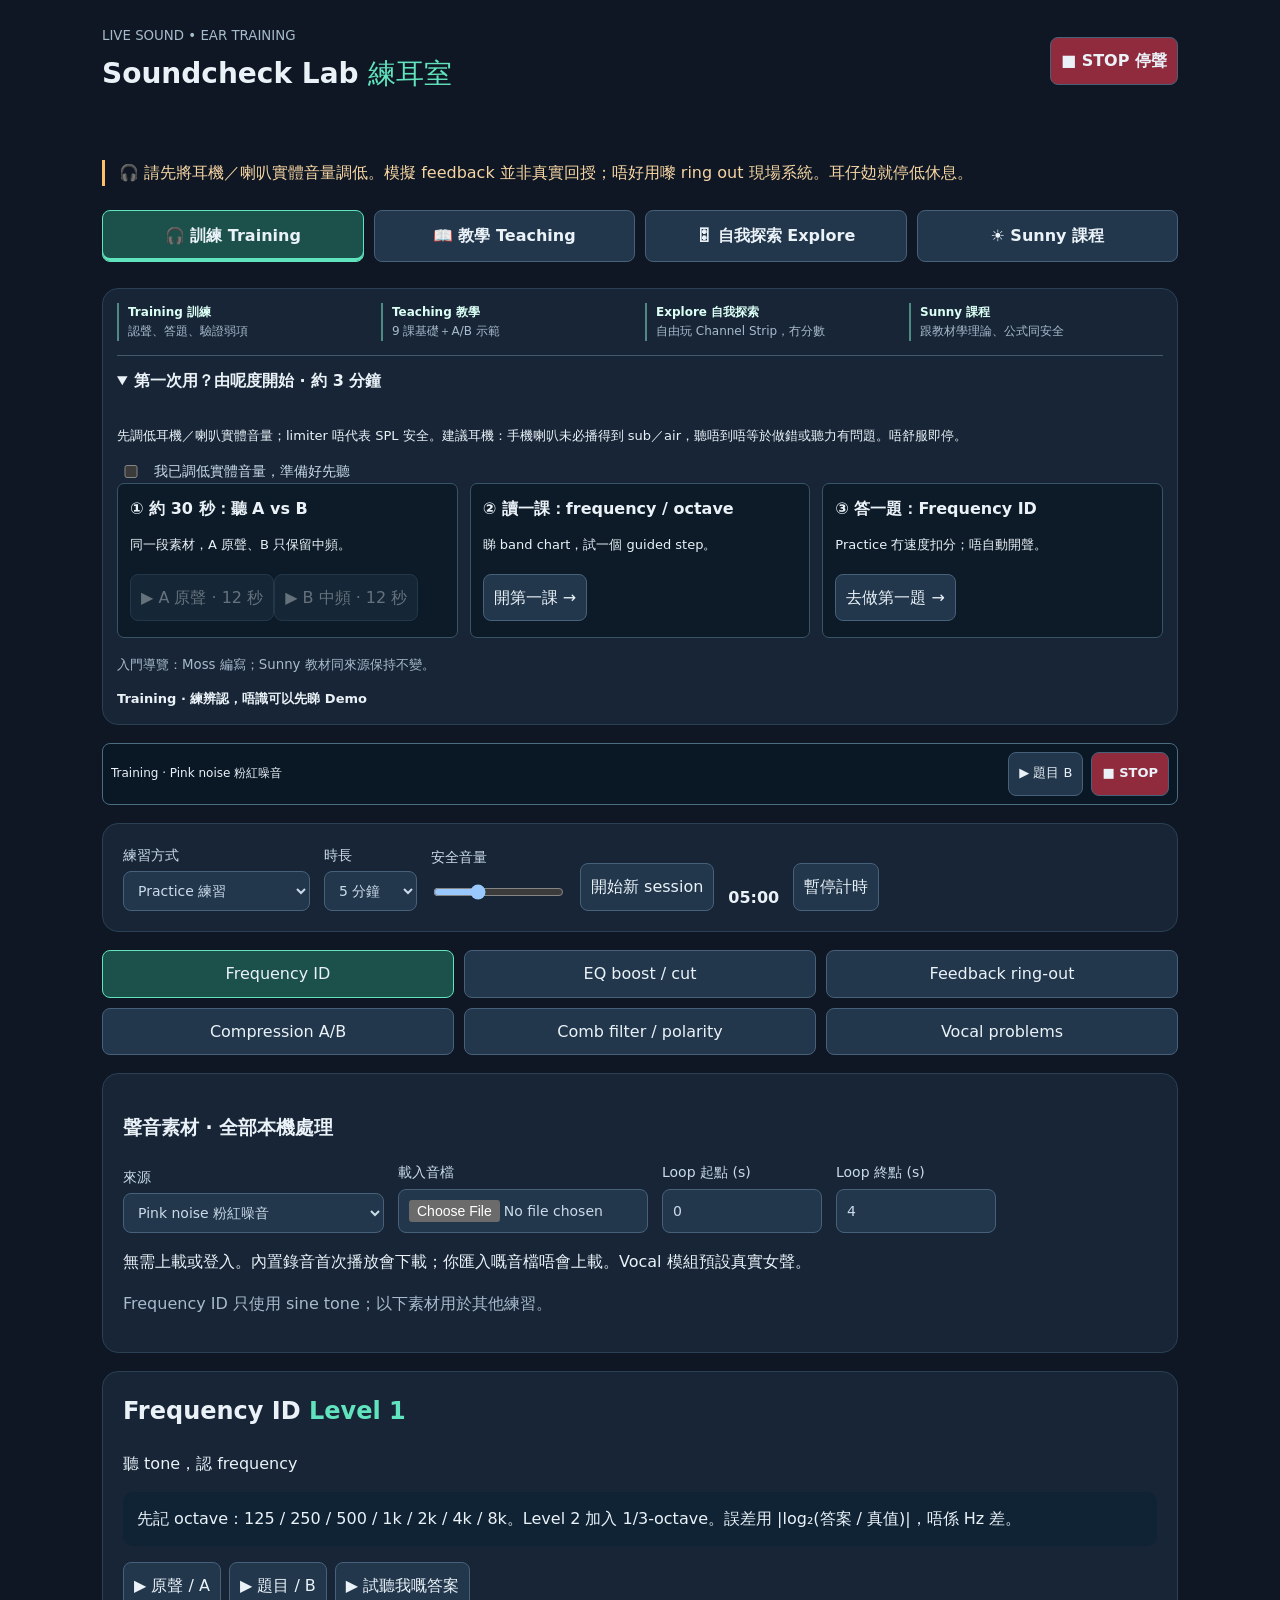
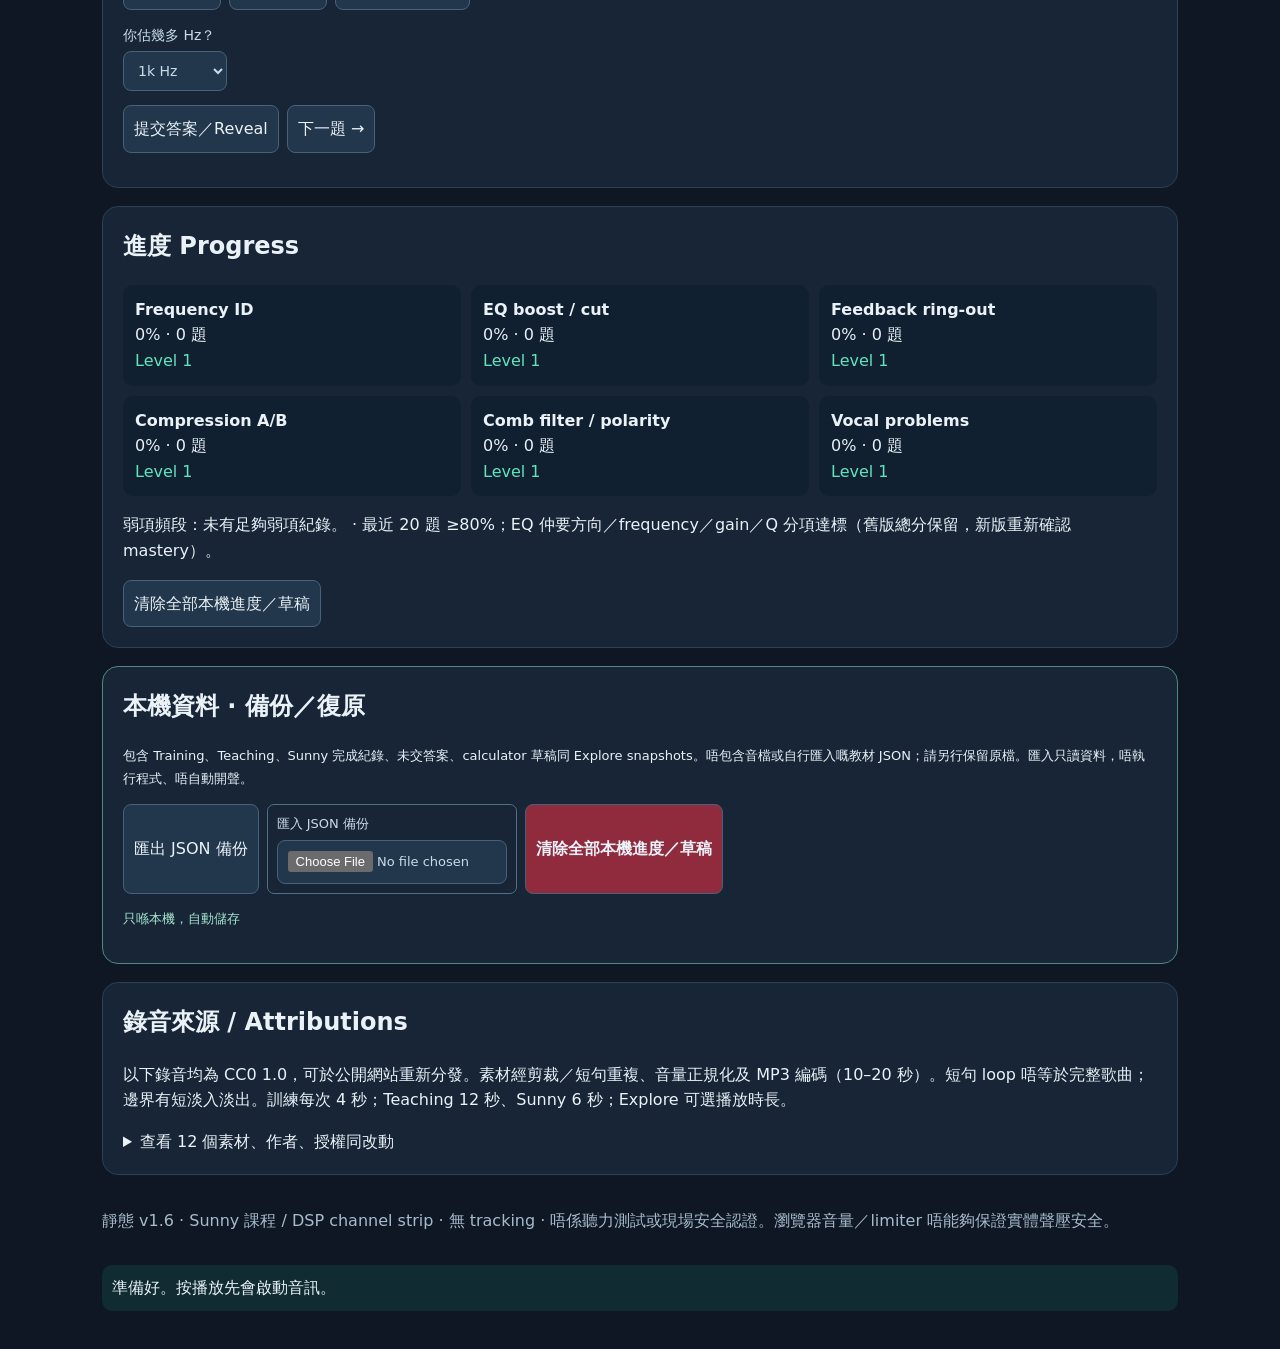
==== index.html @ a43ad2f3 "v1.6 batch 1 fixes" ====
<!doctype html><html lang="zh-Hant"><meta charset="utf-8"><meta name="viewport" content="width=device-width,initial-scale=1"><title>Soundcheck Lab · Live Sound 練耳</title><link rel="stylesheet" href="style.css?v=1.6"><link rel="icon" href="favicon.svg" type="image/svg+xml"><body><header><div><small>LIVE SOUND • EAR TRAINING</small><h1>Soundcheck Lab <span>練耳室</span></h1></div><button id="stop" class="danger">■ STOP 停聲</button></header><main><p class="safety">🎧 請先將耳機／喇叭實體音量調低。模擬 feedback 並非真實回授；唔好用嚟 ring out 現場系統。耳仔攰就停低休息。</p><div class="app-view-tabs" role="group" aria-label="App mode"><button id="trainTab" aria-pressed="true">🎧 訓練 Training</button><button id="teachTab" aria-pressed="false">📖 教學 Teaching</button><button id="exploreTab" aria-pressed="false">🎛 自我探索 Explore</button><button id="sunnyTab" aria-pressed="false">☀ Sunny 課程</button></div><section id="sunnyRoot" aria-label="Sunny live sound course"></section><section id="exploreRoot" aria-label="Free exploration channel strip"></section><section id="teachingRoot" aria-label="Teaching course"></section><section class="toolbar"><label>練習方式<select id="mode"><option value="learn">Demo 示範（唔計分）</option><option value="practice" selected>Practice 練習</option><option value="challenge">Challenge 挑戰</option></select></label><label>時長<select id="duration"><option value="5">5 分鐘</option><option value="10">10 分鐘</option></select></label><label>安全音量 <input id="volume" type="range" min="0" max="0.22" step="0.005" value="0.07"></label><button id="session">開始新 session</button><strong id="clock">05:00</strong></section><nav id="modules"></nav><section class="source"><h3>聲音素材 · 全部本機處理</h3><div class="row"><label>來源<select id="source"><option value="pink">Pink noise 粉紅噪音</option><option value="vocal">合成 Vocal-ish</option><option value="drums">合成 Drum-ish</option><option value="file" disabled>自己嘅音檔</option></select></label><label class="upload">載入音檔<input type="file" id="file" accept="audio/*"></label><label>Loop 起點 (s)<input id="loopStart" type="number" min="0" step="0.1" value="0"></label><label>Loop 終點 (s)<input id="loopEnd" type="number" min="0.1" step="0.1" value="4"></label></div><p id="fileInfo">無需上載或登入。內置錄音首次播放會下載；你匯入嘅音檔唔會上載。Vocal 模組預設真實女聲。</p><p id="sampleInfo"></p></section><section id="exercise"></section><section id="trainingProgress"><h2>進度 Progress</h2><div id="progress" class="stats"></div><p id="weak"></p><button id="reset">清除本機進度</button></section><section id="attributions"><h2>錄音來源 / Attributions</h2><p>以下錄音均為 CC0 1.0，可於公開網站重新分發。素材經剪裁／短句重複、音量正規化及 MP3 編碼（10–20 秒）。短句 loop 唔等於完整歌曲；邊界有短淡入淡出。訓練每次 4 秒；Teaching 12 秒、Sunny 6 秒；Explore 可選播放時長。</p><details><summary>查看 12 個素材、作者、授權同改動</summary><ul><li><b>女聲 · Singing notes</b> · <code>samples/female-sung.mp3</code><br>owstu · <a href="https://freesound.org/people/owstu/sounds/508814/" target="_blank" rel="noopener">Source</a> · <a href="https://creativecommons.org/publicdomain/zero/1.0/" target="_blank" rel="noopener">CC0 1.0</a><br><small>Short improvised notes, repeated. Trimmed/repeated, loudness normalized to -23 LUFS target, peak ceiling -3 dBTP, edge fades, 44.1 kHz MP3 128 kbps.</small></li><li><b>男聲 · Sung Ooh (processed)</b> · <code>samples/male-sung.mp3</code><br>Hajisounds · <a href="https://freesound.org/people/Hajisounds/sounds/679210/" target="_blank" rel="noopener">Source</a> · <a href="https://creativecommons.org/publicdomain/zero/1.0/" target="_blank" rel="noopener">CC0 1.0</a><br><small>Processed sung F note: autotune, phasing and reverb; repeated. Not a dry vocal. Trimmed/repeated, loudness normalized to -23 LUFS target, peak ceiling -3 dBTP, edge fades, 44.1 kHz MP3 128 kbps.</small></li><li><b>女聲 · Spoken phrase</b> · <code>samples/female-spoken.mp3</code><br>pyro13djt · <a href="https://freesound.org/people/pyro13djt/sounds/367425/" target="_blank" rel="noopener">Source</a> · <a href="https://creativecommons.org/publicdomain/zero/1.0/" target="_blank" rel="noopener">CC0 1.0</a><br><small>Welcome to Lazare Edits; phrase with pauses. Trimmed/repeated, loudness normalized to -23 LUFS target, peak ceiling -3 dBTP, edge fades, 44.1 kHz MP3 128 kbps.</small></li><li><b>男聲 · Spoken phrase</b> · <code>samples/male-spoken.mp3</code><br>germanio · <a href="https://freesound.org/people/germanio/sounds/369908/" target="_blank" rel="noopener">Source</a> · <a href="https://creativecommons.org/publicdomain/zero/1.0/" target="_blank" rel="noopener">CC0 1.0</a><br><small>Audio signal processing for music applications; repeated. Trimmed/repeated, loudness normalized to -23 LUFS target, peak ceiling -3 dBTP, edge fades, 44.1 kHz MP3 128 kbps.</small></li><li><b>Kick · Acoustic one-shot loop</b> · <code>samples/kick.mp3</code><br>Sound_Bar_KK · <a href="https://freesound.org/people/Sound_Bar_KK/sounds/685865/" target="_blank" rel="noopener">Source</a> · <a href="https://creativecommons.org/publicdomain/zero/1.0/" target="_blank" rel="noopener">CC0 1.0</a><br><small>Acoustic kick one-shot repeated with a 0.75 s beat interval. Trimmed/repeated, loudness normalized to -23 LUFS target, peak ceiling -3 dBTP, edge fades, 44.1 kHz MP3 128 kbps.</small></li><li><b>Snare · DW acoustic loop</b> · <code>samples/snare.mp3</code><br>KEVOY · <a href="https://freesound.org/people/KEVOY/sounds/82249/" target="_blank" rel="noopener">Source</a> · <a href="https://creativecommons.org/publicdomain/zero/1.0/" target="_blank" rel="noopener">CC0 1.0</a><br><small>DW custom shop snare one-shot repeated with a 0.75 s beat interval. Trimmed/repeated, loudness normalized to -23 LUFS target, peak ceiling -3 dBTP, edge fades, 44.1 kHz MP3 128 kbps.</small></li><li><b>Drum kit · 106 BPM</b> · <code>samples/drum-kit.mp3</code><br>esares · <a href="https://freesound.org/people/esares/sounds/431874/" target="_blank" rel="noopener">Source</a> · <a href="https://creativecommons.org/publicdomain/zero/1.0/" target="_blank" rel="noopener">CC0 1.0</a><br><small>Acoustic drums performed by Pedro Galindo. Trimmed/repeated, loudness normalized to -23 LUFS target, peak ceiling -3 dBTP, edge fades, 44.1 kHz MP3 128 kbps.</small></li><li><b>Bass · 110 BPM</b> · <code>samples/bass.mp3</code><br>josefpres · <a href="https://freesound.org/people/josefpres/sounds/483131/" target="_blank" rel="noopener">Source</a> · <a href="https://creativecommons.org/publicdomain/zero/1.0/" target="_blank" rel="noopener">CC0 1.0</a><br><small>Electric bass guitar phrase repeated. Trimmed/repeated, loudness normalized to -23 LUFS target, peak ceiling -3 dBTP, edge fades, 44.1 kHz MP3 128 kbps.</small></li><li><b>Acoustic guitar · E major</b> · <code>samples/acoustic-guitar.mp3</code><br>deadrobotmusic · <a href="https://freesound.org/people/deadrobotmusic/sounds/628766/" target="_blank" rel="noopener">Source</a> · <a href="https://creativecommons.org/publicdomain/zero/1.0/" target="_blank" rel="noopener">CC0 1.0</a><br><small>Strummed loop at 155 BPM. Trimmed/repeated, loudness normalized to -23 LUFS target, peak ceiling -3 dBTP, edge fades, 44.1 kHz MP3 128 kbps.</small></li><li><b>Electric guitar · Dry DI</b> · <code>samples/electric-guitar.mp3</code><br>loudernoises · <a href="https://freesound.org/people/loudernoises/sounds/453384/" target="_blank" rel="noopener">Source</a> · <a href="https://creativecommons.org/publicdomain/zero/1.0/" target="_blank" rel="noopener">CC0 1.0</a><br><small>Gibson Les Paul Junior DI; strumming and arpeggiation. No effects. Trimmed/repeated, loudness normalized to -23 LUFS target, peak ceiling -3 dBTP, edge fades, 44.1 kHz MP3 128 kbps.</small></li><li><b>Piano · Improvisation</b> · <code>samples/piano.mp3</code><br>amandajbono · <a href="https://freesound.org/people/amandajbono/sounds/146165/" target="_blank" rel="noopener">Source</a> · <a href="https://creativecommons.org/publicdomain/zero/1.0/" target="_blank" rel="noopener">CC0 1.0</a><br><small>Improvised acoustic piano excerpt. Trimmed/repeated, loudness normalized to -23 LUFS target, peak ceiling -3 dBTP, edge fades, 44.1 kHz MP3 128 kbps.</small></li><li><b>Full mix · Share for Free</b> · <code>samples/full-mix.mp3</code><br>German OER Community (Jointly), 2017 · <a href="https://jointly.info/oer-song/" target="_blank" rel="noopener">Source</a> · <a href="https://creativecommons.org/publicdomain/zero/1.0/" target="_blank" rel="noopener">CC0 1.0</a><br><small>30–50 s excerpt of Share for Free; vocals and band. Credits: Annett Zobel, Britta Radig, Christian Rotzoll, Jan Rieger, Lia Orr, Matthias Hupfer, Petra Amasreiter, Philipp von Böselager, Stephan Clemenz, Steffen Hippeli, Tobias Westphal, Torsten Simon. Excerpt, normalized -23 LUFS target / -3 dBTP, fades, MP3 128 kbps.</small></li></ul></details></section><footer>靜態 v1.6 · Sunny 課程 / DSP channel strip · 無 tracking · 唔係聽力測試或現場安全認證。瀏覽器音量／limiter 唔能夠保證實體聲壓安全。</footer><p id="status" role="status" aria-live="polite">準備好。按播放先會啟動音訊。</p></main><script src="samples.js"></script><script src="dsp-core.js"></script><script src="dsp-engine.js"></script><script src="dsp.js?v=1.6"></script><script src="training-logic.js?v=1.6"></script><script src="app.js?v=1.6"></script><script src="lessons.js"></script><script src="teaching.js?v=1.6"></script><script src="explore.js"></script><script src="sunny-calculators.js"></script><script src="sunny-diagrams.js"></script><script src="sunny-audio.js"></script><script src="sunny.js"></script><script src="batch1.js?v=1.6"></script></body></html>
---- style.css ----
:root{color-scheme:dark;--bg:#0e1723;--panel:#172536;--muted:#a7bbcc;--accent:#61e4bd}*{box-sizing:border-box}body{margin:0;background:var(--bg);color:#eaf2f8;font:16px/1.6 system-ui,sans-serif}header,main{max-width:1120px;margin:auto;padding:22px}header{display:flex;justify-content:space-between;align-items:center;gap:16px}h1{font-size:28px;margin:4px 0}h1 span{font-weight:400;color:var(--accent)}small,footer{color:var(--muted)}section{background:var(--panel);border:1px solid #2b4055;border-radius:16px;padding:20px;margin:18px 0}button,select,input{font:inherit;color:inherit;background:#22374c;border:1px solid #47617a;border-radius:8px;padding:10px}button{cursor:pointer;min-height:46px}button:hover,button.active{border-color:var(--accent);background:#1c514b}button:disabled{opacity:.4;cursor:default}.danger{background:#902b3e;position:sticky;top:10px;z-index:10;font-weight:800}body>header{position:sticky;top:0;background:#0e1723ed;z-index:10}.toolbar,.row{display:flex;gap:14px;align-items:end;flex-wrap:wrap}label{display:flex;flex-direction:column;gap:5px;font-size:14px;color:#c9dbe9}input[type=number]{max-width:160px}input[type=range]{padding:8px 0;max-width:220px}nav{display:grid;grid-template-columns:repeat(3,1fr);gap:10px}.safety{border-left:3px solid #ffbf69;padding-left:14px;color:#f7d5a3}.hint{background:#0f2335;padding:14px;border-radius:10px}.choices{display:flex;flex-wrap:wrap;gap:8px;margin:14px 0}.choices button{min-width:72px}.answer{border:1px solid var(--accent);padding:16px;border-radius:12px;margin-top:18px}.stats{display:grid;grid-template-columns:repeat(3,1fr);gap:10px}.stat{background:#102030;padding:12px;border-radius:10px}.band-grid{display:grid;grid-template-columns:repeat(8,1fr);gap:5px}.band-grid button{padding:8px 3px;font-size:12px;min-width:0}.cut{font-size:20px;color:var(--accent)}#status{position:sticky;bottom:0;background:#102c32;padding:10px;border-radius:10px}h2{margin-top:0}.upload input{max-width:250px}footer{padding:15px 0}#clock{font-variant-numeric:tabular-nums}.badge{color:var(--accent)}@media(max-width:650px){header,main{padding:12px}h1{font-size:21px}h1 span{display:block}nav,.stats{grid-template-columns:repeat(2,1fr)}section{padding:14px}.band-grid{grid-template-columns:repeat(5,1fr)}button{touch-action:manipulation}.toolbar label{flex:1}input[type=number]{max-width:130px}}

a{color:var(--accent)}select{max-width:100%;min-width:0} .row>label,.module-source{max-width:100%;min-width:0} .module-source{margin:12px 0} #attributions li{margin:18px 0;overflow-wrap:anywhere} #sampleInfo{color:var(--muted);overflow-wrap:anywhere} @media(max-width:650px){.source .row>label{width:100%}.source select{width:100%}.module-source select{width:100%}}

/* Console-style DSP channel strip */
.dsp-strip{background:linear-gradient(135deg,#13202c,#0b121b);border:1px solid #405669;border-top:3px solid #61e4bd;border-radius:10px;padding:14px;margin:18px 0;box-shadow:inset 0 1px #6f829244,0 6px 18px #0004;min-width:0}.strip-title{display:flex;flex-wrap:wrap;justify-content:space-between;font:700 13px/2 system-ui;letter-spacing:.13em;color:#f3f6fa;border-bottom:1px solid #344b5e;margin-bottom:12px}.strip-title span{color:#6edcc6;font-size:11px}.dsp-strip canvas{display:block;width:100%;height:260px;border:1px solid #30485a;border-radius:6px;touch-action:none}.dsp-controls{display:grid;grid-template-columns:repeat(3,minmax(0,1fr));gap:14px;margin:16px 0}.dsp-controls label{min-width:0}.dsp-controls input{width:100%;max-width:100%}.dsp-controls output{font:14px ui-monospace,monospace;color:#61e4bd}.graph-key{font-size:12px;color:#61e4bd}.graph-key em{color:#ffbd68;margin-left:10px;font-style:normal}#eqReadout{font:12px/1.8 ui-monospace,monospace;overflow-wrap:anywhere}.meters{display:grid;grid-template-columns:repeat(3,minmax(0,1fr));gap:12px;background:#071018;border:1px solid #334e61;padding:12px;border-radius:8px}.meters meter{width:100%;height:18px;accent-color:#61e4bd}.meters output{font:14px ui-monospace,monospace;color:#61e4bd}.check{display:flex;flex-direction:row;align-items:center;gap:10px}.check input{width:20px!important;min-width:20px}.geq-scroll{overflow-x:auto;max-width:100%;border:1px solid #344b5e;margin:15px 0;overscroll-behavior-x:contain}.geq-faders{display:flex;gap:3px;width:max-content;padding:14px 8px;background:#0a151e}.geq-faders label{width:42px;align-items:center;font:11px ui-monospace,monospace}.geq-faders input[type=range]{writing-mode:vertical-lr;direction:rtl;width:32px;height:130px;max-width:32px;padding:0;accent-color:#61e4bd;touch-action:pan-x}.geq-faders output{color:#61e4bd}.dsp-strip small{display:block;font-size:12px}#compCalibration{font-size:12px;overflow-wrap:anywhere}@media(max-width:650px){.dsp-strip{padding:9px}.dsp-controls{grid-template-columns:repeat(2,minmax(0,1fr));gap:10px}.meters{gap:7px;padding:8px}.meters label{font-size:11px}.graph-key em{display:block;margin:0}.dsp-controls input[type=number]{max-width:100%}}
/* Original PRISM / FORGE plugin panels */
.dsp-strip{background:repeating-linear-gradient(0deg,#ffffff02 0,#ffffff02 1px,transparent 1px,transparent 3px),linear-gradient(125deg,#25303a,#101820 50%,#1d2730);border-color:#52606d;box-shadow:inset 0 1px 2px #c5d2e43d,0 8px 28px #0007}.strip-title{color:#b8c9d6;font-size:11px}.plugin-bar{display:flex;align-items:center;gap:9px;flex-wrap:wrap;margin:10px 0 16px;padding:9px;background:#09121bd9;border:1px solid #344452;border-radius:7px}.plugin-brand{font:800 12px/1.4 system-ui;letter-spacing:.2em;color:#dbe7ee;margin-right:auto}.plugin-bar button{font:700 11px ui-monospace,monospace;min-height:36px;padding:7px 12px;border-radius:4px;transition:background .15s,box-shadow .15s}.plugin-bar button[aria-pressed=true]{color:#ffdca6;background:#67431f;border-color:#e4a75c;box-shadow:0 0 12px #ffae3340}.ab-switch{display:flex;gap:3px}.ab-switch button.active{color:#baffeb;box-shadow:inset 0 0 12px #53e2b82b}.dsp-strip #eqCanvas{height:380px;background:radial-gradient(ellipse at 50% 0,#132b3e,#071019);box-shadow:inset 0 0 35px #0008;border-color:#34536a}.rotary{position:relative;align-self:center;width:88px;height:88px;margin:9px 0 1px;border-radius:50%;touch-action:none;cursor:ns-resize;user-select:none;background:conic-gradient(from 225deg,#69e7c4 0deg var(--arc,0deg),#3c4b57 var(--arc,0deg) 270deg,transparent 270deg 360deg);box-shadow:0 5px 10px #0009}.rotary:before{content:'';position:absolute;inset:4px;border-radius:50%;background:#111b24;box-shadow:inset 0 2px 4px #000}.knob-cap{position:absolute;inset:10px;border-radius:50%;background:radial-gradient(circle at 40% 25%,#6b7782,#303b45 45%,#18222c 85%);border:1px solid #73808c;box-shadow:inset 1px 2px 4px #c2d5e54d,0 3px 6px #000;transform:rotate(var(--turn,-135deg));transition:transform .065s ease-out}.knob-cap i{position:absolute;top:6px;left:calc(50% - 2px);height:18px;width:4px;border-radius:3px;background:#a5ffe5;box-shadow:0 0 6px #4effce}.rotary:focus-visible,.rotary.turning{outline:2px solid #8ef9d8;outline-offset:4px}.knob-fine{height:17px!important;padding:0!important;opacity:.65;align-self:center;max-width:95px!important}.knob-fine:hover{opacity:1}.dsp-strip .dsp-controls label{align-items:center;text-align:center;background:#0c161f60;border:1px solid #43526366;border-radius:7px;padding:9px}.dsp-controls output{display:block;background:#08151c;border:1px solid #375244;padding:3px 12px;border-radius:3px;min-width:80px;text-shadow:0 0 6px #61e4bd6b}.meters{background:linear-gradient(#071016,#13202a);box-shadow:inset 0 2px 6px #000b}.led-meter{position:relative;height:24px;border:1px solid #4b5b64;border-radius:3px;overflow:hidden;background:repeating-linear-gradient(90deg,#26352d 0,#26352d 4px,#09110c 4px,#09110c 6px);width:100%;box-shadow:inset 0 1px 5px #000}.led-fill{position:absolute;inset:2px auto 2px 0;width:0;background:repeating-linear-gradient(90deg,transparent 0,transparent 4px,#08120c 4px,#08120c 6px),linear-gradient(90deg,#37c56e 0%,#90e749 60%,#ffd24d 80%,#fc6d53 100%);box-shadow:0 0 12px #45f77b80;transition:width .075s linear}.reduction .led-fill{background:repeating-linear-gradient(90deg,transparent 0,transparent 4px,#181309 4px,#181309 6px),linear-gradient(90deg,#eeb35d,#ffdc8a);box-shadow:0 0 12px #ffc45880}.peak-marker{position:absolute;top:1px;bottom:1px;width:2px;left:0;background:#f4ffdd;box-shadow:0 0 6px #fff;transition:left .08s linear}.meters .native-meter{position:absolute;opacity:0;width:1px;height:1px}.meters small{font:10px ui-monospace,monospace;color:#e5ca90;white-space:nowrap}.meters output{font-variant-numeric:tabular-nums}.dsp-strip #compCanvas{box-shadow:inset 0 0 30px #0008}#compPanel .dsp-controls{grid-template-columns:repeat(3,minmax(0,1fr))}@media(max-width:650px){.dsp-strip #eqCanvas{height:300px}.plugin-bar{gap:6px;padding:7px}.plugin-brand{width:100%;font-size:11px}.plugin-bar button{min-height:40px;min-width:40px}.rotary{width:78px;height:78px}.dsp-controls output{min-width:65px;font-size:12px}.meters{grid-template-columns:repeat(3,minmax(0,1fr))}.meters small{font-size:9px}#compPanel .dsp-controls{grid-template-columns:repeat(2,minmax(0,1fr))}}
/* A separate guided course, not another random training question. */
.app-view-tabs{display:flex;gap:10px;padding:8px 0}.app-view-tabs button{flex:1;min-height:52px;font-weight:700}.app-view-tabs [aria-pressed=true]{border-color:#61e4bd;background:#1c514b;box-shadow:inset 0 -3px #61e4bd}#teachingRoot{display:none}.teaching-view #teachingRoot{display:block;padding:0;border:0;background:none}.teaching-view .toolbar,.teaching-view #modules,.teaching-view .source,.teaching-view #exercise,.teaching-view #trainingProgress{display:none}.course-layout{display:grid;grid-template-columns:245px minmax(0,1fr);gap:20px;align-items:start}.course-list{background:#101e2c;border:1px solid #395064;border-radius:12px;padding:14px;position:sticky;top:125px}.course-list h2{font-size:18px}.course-list h2 small{color:#61e4bd;white-space:nowrap}.course-list ol{list-style:none;margin:0;padding:0}.course-list button{display:flex;align-items:center;gap:9px;text-align:left;width:100%;font-size:13px;border-color:transparent;background:transparent;padding:9px 5px;margin:3px 0}.course-list button[aria-current=step]{background:#1a4548;border-color:#61e4bd}.lesson-tick{font:700 14px ui-monospace,monospace;color:#61e4bd;min-width:25px}.course-list p{font-size:12px;color:#a7bbcc}.lesson{min-width:0;background:#152535;border:1px solid #395064;border-radius:12px;padding:20px}.lesson-heading{position:static!important;display:block;max-width:none;padding:0;background:none;z-index:auto}.lesson-heading h2{font-size:26px;margin:12px 0}.lesson-heading p{color:#d4e3ed}.lesson-points{padding-left:23px}.lesson-points li{padding:7px 0}.lesson-diagram{background:#091722;border:1px solid #385269;border-radius:10px;padding:16px;overflow:hidden}.lesson-svg{display:block;width:100%;height:auto;max-height:250px}.lesson-svg rect{fill:#203647;stroke:#61e4bd}.lesson-svg path{stroke:#61e4bd;stroke-width:2}.lesson-svg text{fill:#cce2e9;font:12px system-ui}.signal-flow,.exposure-chart{display:flex;align-items:center;justify-content:center;gap:10px;flex-wrap:wrap}.signal-flow span,.exposure-chart span{border:1px solid #4c6c80;background:#162d3d;border-radius:8px;padding:12px;text-align:center;font-size:13px;flex:1;min-width:85px}.signal-flow b,.exposure-chart b{color:#61e4bd}.exposure-chart{margin-top:16px}.exposure-chart span{color:#ffd699;border-color:#7c6748}.band-chart{display:grid;grid-template-columns:repeat(4,minmax(0,1fr));gap:8px}.band-chart button{border-top:3px solid var(--band-color);padding:10px 4px;min-width:0}.band-chart b,.band-chart span,.band-chart small{display:block}.band-chart b{font-size:12px;color:var(--band-color)}.band-chart span{font:11px/1.7 ui-monospace,monospace}.band-chart small{font-size:11px}.formula{font:13px/1.8 ui-monospace,monospace;color:#91f8d9;overflow-wrap:anywhere}.formula span{display:block}.vocal-map{display:grid;grid-template-columns:repeat(3,minmax(0,1fr));gap:8px}.vocal-map>div{border-left:3px solid;padding:8px;background:#1a2c3a}.vocal-map b,.vocal-map span{display:block}.vocal-map span{font-size:12px}.headroom-chart{border-left:4px solid #65798a;margin:10px 0 20px;padding:4px 12px;font:12px ui-monospace,monospace}.headroom-chart>div{padding:10px;border-top:1px dashed #d47664}.headroom-peak{border-color:#e8bc62!important;background:#bfa43417}.headroom-average{border-color:#61e4bd!important;background:#61e4bd17}.lesson-demo{border-top:1px solid #456071;margin-top:24px;padding-top:10px}.guided-steps{padding-left:22px}.guided-steps li{margin:9px 0}.guided-steps button{width:100%;text-align:left;font-size:14px}.step-done:before{content:'✓ ';color:#61e4bd}.lesson-demo>details{border:1px solid #3e5669;padding:10px;border-radius:8px;margin:14px 0;background:#101d29}.lesson-demo summary{cursor:pointer;font-weight:700;color:#cbe3f0;min-height:40px;padding:7px 0}.lesson-safety{color:#f0cb95;font-size:12px}#lessonAudioNote,#lessonSourceNote{font-size:12px;color:#a7bbcc}#lessonQuiz{padding-top:18px;margin-top:24px;border-top:1px solid #456071}#lessonQuiz fieldset{border:1px solid #3e5669;border-radius:8px;margin:16px 0;padding:13px;min-width:0}#lessonQuiz legend{font-weight:600;font-size:14px}.quiz-choice{display:flex;flex-direction:row;align-items:center;gap:10px;border-radius:5px;padding:9px;cursor:pointer}.quiz-choice:hover{background:#233c4e}.quiz-choice input{min-width:18px;width:18px;height:18px;accent-color:#61e4bd}.quiz-feedback{font-size:12px;color:#f6cc86}.lesson-navigation{display:flex;flex-wrap:wrap;justify-content:space-between;gap:10px;border-top:1px solid #456071;padding-top:18px;margin-top:22px}.lesson-navigation button{font-size:13px}.course-layout .dsp-controls{grid-template-columns:repeat(2,minmax(0,1fr))}.lesson .plugin-bar .plugin-brand{width:100%}.lesson .dsp-strip{padding:9px}.lesson button{touch-action:manipulation}@media(max-width:850px){.course-layout{grid-template-columns:1fr}.course-list{position:static}.course-list ol{display:grid;grid-template-columns:repeat(3,minmax(0,1fr));gap:4px}.course-list button{height:100%;font-size:11px}.course-list p{margin-bottom:0}}@media(max-width:650px){.lesson{padding:13px}.lesson-heading h2{font-size:23px}.course-list ol{grid-template-columns:repeat(2,minmax(0,1fr))}.band-chart{grid-template-columns:repeat(2,minmax(0,1fr))}.vocal-map{grid-template-columns:repeat(2,minmax(0,1fr))}.lesson-diagram{padding:10px}.lesson-navigation button{flex:1;min-width:95px}.lesson-demo .dsp-controls input[type=number]{width:100%;max-width:100%}.lesson .meters label{font-size:10px}.lesson #compPanel .dsp-controls{grid-template-columns:repeat(2,minmax(0,1fr))}}
/* Explore: a selected-channel surface, original design, not a copied console skin. */
#exploreRoot{display:none}.explore-view #exploreRoot{display:block;padding:20px;background:#101b26;border-color:#60778a}.explore-view .toolbar,.explore-view #modules,.explore-view .source,.explore-view #exercise,.explore-view #trainingProgress,.explore-view #teachingRoot{display:none}.explore-view main{max-width:1540px}.explore-heading{display:flex;justify-content:space-between;align-items:center;gap:16px;flex-wrap:wrap}.explore-heading h2{margin:5px 0}.explore-heading small{letter-spacing:.18em;color:#6fdec1}.explore-heading p{font-size:13px;color:#a7bbcc}.snapshot-bar{display:flex;gap:6px}.snapshot-bar button{font-size:12px}.explore-source{display:flex;align-items:end;gap:10px;flex-wrap:wrap;background:#091520;padding:14px;border:1px solid #3c5365;border-radius:8px}.explore-source label{min-width:0;max-width:100%;font-size:12px}.explore-source input[type=file]{max-width:230px;font-size:12px}.explore-source select{font-size:13px}.channel-signal-chain{background:#0a151e;border:1px solid #405a6c;padding:12px;margin:15px 0;font:11px/1.8 ui-monospace,monospace;letter-spacing:.04em;color:#94f4d6;overflow-wrap:anywhere}.selected-channel{display:grid;grid-template-columns:210px minmax(0,1fr) 155px;gap:12px;align-items:start}.channel-left,.channel-center{min-width:0;display:grid;gap:12px}.channel-card{min-width:0;background:repeating-linear-gradient(0deg,#ffffff02 0,#ffffff02 1px,transparent 1px,transparent 3px),linear-gradient(120deg,#263340,#111b25);border:1px solid #4c6274;border-radius:9px;padding:12px;box-shadow:inset 0 1px #aec4d92b,0 4px 10px #0006}.channel-card label{margin:10px 0;font-size:12px;min-width:0}.channel-card select{max-width:100%;font-size:12px}.channel-card input[type=range]{max-width:100%;width:100%;accent-color:#6fe8c1}.channel-card output{font:12px ui-monospace,monospace;color:#94f4d6}.channel-card small{display:block;font-size:11px;color:#a5b9c8;line-height:1.7}.channel-section-head{display:flex;justify-content:space-between;align-items:center;gap:6px;border-bottom:1px solid #405465;padding-bottom:9px;margin-bottom:10px}.channel-section-head h3{font:700 11px/1.5 system-ui;letter-spacing:.08em;margin:0}.section-power{font:700 10px ui-monospace,monospace;min-height:32px;padding:6px 8px;border-radius:4px}.section-power[aria-pressed=true]{color:#b9ffe9;border-color:#66d9b9;background:#164c45}.section-power[aria-pressed=false]{color:#f0c79b;background:#4b3520}.clip-led,.gate-led{display:inline-block;border:1px solid #5a3b3c;border-radius:4px;background:#26161b;color:#79515c;padding:5px 7px;font:700 10px ui-monospace,monospace;transition:background .08s,color .08s,box-shadow .08s}.clip-led.lit{background:#d13447;color:white;box-shadow:0 0 14px #f34a69}.gate-led{background:#13281d;border-color:#305d40;color:#547960}.gate-led.lit{background:#318b50;color:#d8ffe5;box-shadow:0 0 14px #55ed88}.channel-meter{display:flex;flex-wrap:wrap;align-items:center;gap:8px}.channel-meter meter{width:120px}.channel-meter output{width:100%}.eq-card>.dsp-strip{margin:10px 0;padding:9px}.eq-card .plugin-brand{font-size:10px;letter-spacing:.12em}.eq-card .dsp-controls{grid-template-columns:repeat(3,minmax(0,1fr))}.channel-output{position:sticky;top:125px;text-align:center}.channel-output .channel-section-head{flex-wrap:wrap}.fader-lane{display:flex;justify-content:center;gap:15px;height:310px;margin:14px 0}.fader-lane input[type=range]{writing-mode:vertical-lr;direction:rtl;width:38px;height:100%;max-width:38px;background:linear-gradient(90deg,#0a1118,#354758,#0a1118);border-radius:6px;padding:8px}.fader-ticks{display:flex;flex-direction:column;justify-content:space-between;font:11px ui-monospace,monospace;color:#a9becd;padding:7px 0}.channel-output #faderUnity{font-size:11px;padding:8px;min-height:35px}.channel-output meter{width:100%;height:20px}.channel-output label{align-items:center;font-size:10px}#stripFaderRead{display:block;font-size:20px;color:#d5fff0;padding:9px;background:#061912;border:1px solid #31634d;border-radius:4px}#stripPolarity{width:100%;font-size:11px;min-height:35px;margin:10px 0}#stripPolarity[aria-pressed=true]{background:#6c4322;border-color:#ecb26e}#accuracyNote{padding:15px;margin:18px 0;background:#0c1924;border:1px solid #4f687c;border-radius:8px}#accuracyNote summary{font-weight:700;cursor:pointer;min-height:35px}#accuracyNote p,#accuracySummary{font-size:13px;line-height:1.8}#compAdvanced{border-top:1px solid #415a6d;margin-top:15px;padding-top:10px}#compAdvanced summary{font-size:12px;cursor:pointer;padding:6px 0}#compAdvanced .dsp-controls{grid-template-columns:repeat(2,minmax(0,1fr))}#exploreSourceInfo{font-size:12px;color:#b0c6d5}@media(max-width:1050px){.selected-channel{grid-template-columns:185px minmax(0,1fr)}.channel-output{position:static;grid-column:1/-1;display:grid;grid-template-columns:repeat(3,minmax(0,1fr));gap:15px;align-items:center}.channel-output .fader-lane{height:220px;grid-row:2/6}.channel-output small{grid-column:1/-1}.eq-card .dsp-controls{grid-template-columns:repeat(2,minmax(0,1fr))}}@media(max-width:700px){.app-view-tabs{flex-wrap:wrap}.app-view-tabs button{font-size:13px;min-width:95px}.app-view-tabs #exploreTab{border-color:#6e8dc6}.explore-view #exploreRoot{padding:12px}.selected-channel{display:flex;flex-direction:column}.channel-left,.channel-center,.channel-output{width:100%}.channel-left{grid-template-columns:1fr}.channel-output{display:block;position:static}.channel-output .fader-lane{height:250px}.explore-source>label{width:100%}.explore-source select,.explore-source input[type=file]{width:100%;max-width:100%}.snapshot-bar{width:100%}.snapshot-bar button{flex:1;padding:8px}.channel-card{padding:11px}.channel-card input[type=number]{max-width:100%;width:100%}.eq-card #eqCanvas{height:300px}.channel-left .channel-card{border-top:3px solid #7894a7}.channel-left .channel-card label{display:grid;grid-template-columns:1fr auto;align-items:center}.channel-left .channel-card label input,.channel-left .channel-card label select{grid-column:1/-1}.channel-left .channel-card label output{justify-self:end}.channel-left .channel-meter meter{width:60%}.explore-heading h2{font-size:23px}.channel-output #stripPan{max-width:260px}.explore-view .comp-card .dsp-controls{grid-template-columns:repeat(2,minmax(0,1fr))}}
.fader-ticks{position:relative;height:100%;width:30px;padding:0}.fader-ticks span{position:absolute;left:0;transform:translateY(-50%)}.fader-ticks span:nth-child(1){top:3%}.fader-ticks span:nth-child(2){top:11.111%}.fader-ticks span:nth-child(3){top:22.222%}.fader-ticks span:nth-child(4){top:33.333%}.fader-ticks span:nth-child(5){top:55.556%}.fader-ticks span:nth-child(6){top:97%}
/* Sunny's approved course: separate data-driven learning area. */
#sunnyRoot{display:none}.sunny-view #sunnyRoot{display:block}.sunny-view .toolbar,.sunny-view #modules,.sunny-view .source,.sunny-view #exercise,.sunny-view #trainingProgress{display:none}.app-view-tabs{grid-template-columns:repeat(4,minmax(0,1fr))}.sunny-layout{display:grid;grid-template-columns:250px minmax(0,1fr);gap:24px}.sunny-list{align-self:start;background:#101b29;border:1px solid #2a3b50;border-radius:16px;padding:20px;position:sticky;top:18px}.sunny-list h2{font-size:1.2rem;margin:12px 0}.sunny-list p,.sunny-list small{font-size:.8rem;color:#a6b7c9;line-height:1.7}.sunny-list a{font-size:.75rem;overflow-wrap:anywhere}.sunny-emblem{display:flex;align-items:center;gap:12px;font-size:34px;color:#ffd396;font-weight:800}.sunny-emblem span{font-size:9px;letter-spacing:.14em;color:#98acbd}.sunny-list ol{list-style:none;padding:0}.sunny-list li{margin:10px 0}.sunny-list li button{display:flex;align-items:start;gap:12px;text-align:left;width:100%;padding:13px 10px;line-height:1.5;background:#142131}.sunny-list li button span{color:#f3c993;flex:0 0 34px;font-size:15px}.sunny-list li button b{font-weight:500;font-size:.82rem}.sunny-list button[aria-current]{border-color:#efc287;background:#302b2b;box-shadow:inset 3px 0 #efc287}.sunny-list details{margin:20px 0}.sunny-list input{width:100%;min-width:0}.sunny-lesson{min-width:0}.sunny-heading{position:relative;background:linear-gradient(115deg,#233448,#13202f);padding:30px;border:1px solid #344b60;border-radius:16px;display:block}.sunny-heading small{font-size:.65rem;color:#edc79b;letter-spacing:.12em}.sunny-heading h2{font-size:1.7rem;line-height:1.5;margin:14px 0}.sunny-heading>span{font-size:.8rem;color:#a2b5c8}.sun-safety{border-left:3px solid #e3b47e;background:#28241e;padding:14px 18px;border-radius:9px;margin:16px 0}.sun-safety summary{font-size:.85rem;color:#f6d5aa}.sun-safety li{margin:12px 0;font-size:.85rem;line-height:1.7}.sun-panel-tabs{display:flex;gap:7px;flex-wrap:wrap;margin:20px 0}.sun-panel-tabs button{padding:10px 13px;font-size:.8rem;background:#142232}.sun-panel-tabs button[aria-pressed=true]{background:#dac099;color:#14212b;border-color:#e3c9a3}.sunny-intro{border-bottom:1px solid #304253;padding:8px 0 22px;margin-bottom:8px}.sunny-intro small{color:#7be6c3;font-size:.65rem;letter-spacing:.15em}.sunny-intro h3{font-size:1.3rem;margin:13px 0}.sunny-intro p,.sun-notice{font-size:.85rem;color:#a4b7c8;line-height:1.8}.sun-concepts{list-style:none;padding:0}.sun-concepts li{display:flex;gap:18px;padding:18px 0;border-bottom:1px solid #223247}.sun-concepts li>span{font-size:23px;color:#536f84;flex:0 0 38px}.sun-concepts p{font-size:.94rem;line-height:1.9;margin:0;color:#d1dfeb}.sun-worked{border:1px solid #344a5a;border-radius:10px;padding:18px;margin:25px 0;background:#122231}.sun-worked li{margin:16px 0;line-height:1.9}.sun-calculators{display:grid;grid-template-columns:repeat(2,minmax(0,1fr));gap:18px}.sun-calc{min-width:0;border:1px solid #34465c;background:linear-gradient(135deg,#17283b,#101b2b);border-radius:14px;padding:20px}.sun-calc>header{display:block;padding:0;border:0;background:none}.sun-calc small{font-size:.6rem;color:#83cdbb;letter-spacing:.1em;overflow-wrap:anywhere}.sun-calc h3{font-size:1.12rem;margin:9px 0}.sun-calc p{font-size:.8rem;line-height:1.75;color:#afc3d4}.sun-formula{font-family:ui-monospace,monospace;color:#ffd3a4!important;background:#0d1826;padding:12px;white-space:normal;overflow-wrap:anywhere}.sun-assumption{border-left:2px solid #bb9971;padding-left:10px;color:#e1c296!important}.sun-calc-inputs{display:grid;grid-template-columns:repeat(2,minmax(0,1fr));gap:12px;margin:18px 0}.sun-calc-inputs label{font-size:.72rem;line-height:1.5;color:#a8bfd0}.sun-calc input,.sun-calc select{width:100%;min-width:0;box-sizing:border-box;padding:11px;color:#d8e9f6;background:#091421;border:1px solid #3a5269;border-radius:7px}.sun-calc-result{background:#0a1c26;border:1px solid #244d4b;padding:13px;border-radius:8px;color:#a7e5d5;margin-bottom:14px;font-size:.8rem;line-height:1.8}.sun-calc-result ol{padding-left:20px;margin:0}.sun-calc-result li{margin:7px 0;overflow-wrap:anywhere}.sun-calc-result.invalid{color:#ffb1b9;border-color:#874755}.sun-calc>button{font-size:.74rem}.sun-calc details{margin-top:15px;font-size:.8rem}.sun-diagram{background:#101e2e;border:1px solid #32475c;border-radius:14px;padding:22px;margin-bottom:24px;min-width:0}.sun-diagram h3{margin:0 0 12px;font-size:1.15rem}.sun-diagram>p{font-size:.85rem;line-height:1.8;color:#a8becf}.sun-diagram canvas{display:block;width:100%;height:auto;background:#09121e;border:1px solid #20384b;border-radius:10px}.sun-diagram-controls{display:grid;grid-template-columns:repeat(3,minmax(0,1fr));gap:16px;align-items:end;margin-top:20px}.sun-diagram-controls label{font-size:.74rem;line-height:1.6;min-width:0}.sun-diagram-controls select,.sun-diagram-controls input[readonly]{width:100%;min-width:0;font-size:.8rem;padding:10px;box-sizing:border-box}.sun-diagram-controls output{color:#e8ca9d}.sun-diagram-readout{background:#132c36;border-radius:8px;padding:12px;color:#b5ebda!important;margin:20px 0 0!important;min-height:3em}.sun-phase-cards{display:grid;grid-column:1/-1;grid-template-columns:repeat(3,minmax(0,1fr));gap:10px}.sun-phase-cards label{padding:10px;background:#243447;border:1px solid #40546e;border-radius:8px}.sun-audio-safety{background:#282522;border:1px solid #735f48;border-radius:13px;padding:22px}.sun-audio-safety h3{color:#f1cfaa}.sun-audio-safety p{font-size:.85rem;line-height:1.8}.sun-audio-safety label{margin:16px 0}.sun-audio-safety meter{width:100%;height:16px}.sun-audio-safety output{font-size:.8rem;color:#e4bf94}.sun-audio-controls{display:grid;grid-template-columns:repeat(2,minmax(0,1fr));gap:18px;margin:24px 0}.sun-audio-controls label{font-size:.8rem;min-width:0}.sun-audio-controls select,.sun-audio-controls input{width:100%;min-width:0;box-sizing:border-box}.sun-listen-exercise{padding:20px;background:#142232;border:1px solid #314659;border-radius:12px;margin:18px 0}.sun-listen-exercise p{font-size:.9rem;line-height:1.9}.sun-listen-buttons{display:flex;gap:12px;flex-wrap:wrap}.sun-listen-buttons button{background:#21423f;color:#b7f1dc;min-height:48px}.sun-quiz{border:1px solid #344c63;border-radius:12px;margin:24px 0;padding:20px;background:#132234}.sun-quiz legend{line-height:1.7;font-weight:600;padding:0 10px}.sun-quiz textarea{resize:vertical;min-height:64px;width:100%;box-sizing:border-box;background:#091421;color:#d3e7f4;border:1px solid #3e566d;border-radius:7px;padding:12px}.sun-quiz details{margin:18px 0;color:#f1cfaa}.sun-quiz p{line-height:1.85}.sun-quiz .check{font-size:.85rem;line-height:1.7}.sun-source{padding:20px;border:1px solid #31465e;border-radius:12px;margin:16px 0;background:#132133}.sun-source a{display:block;overflow-wrap:anywhere;font-size:.8rem;margin-top:14px}.sun-source p{font-size:.85rem;line-height:1.8}.sun-source-badge{display:inline-block;background:#254c45;color:#b4efdc;border-radius:20px;padding:5px 12px;font-size:.73rem}.sun-source-badge.unverified{background:#503b2b;color:#f1c497}.sunny-next{display:flex;gap:10px;flex-wrap:wrap;justify-content:space-between;border-top:1px solid #34475c;padding-top:22px;margin-top:32px}.sunny-next button{font-size:.8rem}.sun-panel{min-width:0}.sun-panel>p{line-height:1.85}.sun-panel li{overflow-wrap:anywhere}.sunny-view #status{margin-top:25px}
@media(max-width:1100px){.sunny-layout{grid-template-columns:210px minmax(0,1fr);gap:17px}.sunny-list{padding:15px}.sun-calculators{grid-template-columns:1fr}.sun-diagram-controls{grid-template-columns:repeat(2,minmax(0,1fr))}}
@media(max-width:700px){.app-view-tabs{grid-template-columns:repeat(2,minmax(0,1fr))}.app-view-tabs button{font-size:.8rem;padding:13px 7px}.sunny-layout{display:block}.sunny-list{position:static;margin-bottom:22px;padding:17px}.sunny-list ol{display:grid;grid-template-columns:repeat(2,minmax(0,1fr));gap:8px}.sunny-list li{margin:0}.sunny-list li button{height:100%;gap:5px;padding:11px 6px}.sunny-list li button span{flex-basis:28px;font-size:.8rem}.sunny-list li button b{font-size:.73rem}.sunny-list>p{margin-bottom:14px}.sunny-heading{padding:22px 17px}.sunny-heading h2{font-size:1.35rem}.sun-panel-tabs{gap:7px}.sun-panel-tabs button{flex:1 0 29%;font-size:.74rem;padding:11px 5px}.sun-concepts li{gap:10px}.sun-concepts li>span{flex-basis:28px;font-size:20px}.sun-concepts p{font-size:.88rem;line-height:1.85}.sun-calc,.sun-diagram{padding:16px}.sun-diagram-controls,.sun-audio-controls{grid-template-columns:1fr}.sun-calc-inputs{gap:11px}.sun-phase-cards{grid-template-columns:repeat(2,minmax(0,1fr))}.sun-listen-buttons{display:grid;grid-template-columns:1fr}.sun-quiz{padding:16px 11px}.sunny-next button{flex:1 0 40%}.sun-audio-safety{padding:18px}.sunny-list details{margin:14px 0}.sun-calc input,.sun-calc select,.sun-quiz textarea{font-size:16px}.sunny-list>small{display:block}.sunny-view .safety{font-size:.75rem}}

/* Status remains in document flow, never across a plugin canvas. */
#status{position:static;bottom:auto}.sun-calc>header{position:static;z-index:auto;max-width:none;margin:0}

body>header{background:#0e1723}.sunny-list{top:125px}
.rotary,canvas,.sunny-heading{scroll-margin-top:140px}
/* v1.6: progressive disclosure, real touch hit targets and shared local backup. */
#entryGuide{padding:14px}.mode-map{display:grid;grid-template-columns:repeat(4,minmax(0,1fr));gap:10px}.mode-map span{font-size:12px;line-height:1.6;color:var(--muted);border-left:2px solid #4e8b83;padding-left:9px}.mode-map b{display:block;color:#dbfff4}#firstSteps{margin-top:14px;border-top:1px solid #405a6c;padding-top:12px}#firstSteps summary{min-height:44px;cursor:pointer;font-weight:700}.onboard-steps{display:grid;grid-template-columns:repeat(3,minmax(0,1fr));gap:12px}.onboard-steps>div{padding:12px;background:#0d1b28;border:1px solid #385568;border-radius:7px}.onboard-steps p,#firstSteps>p,#backupControls p{font-size:13px;line-height:1.7}.onboard-steps button{margin:4px 0;min-height:44px}.entry-context{display:flex;align-items:center;justify-content:space-between;gap:10px;margin-top:12px;flex-wrap:wrap;font-size:13px}.quick-transport{position:sticky;top:var(--app-header-height,95px);z-index:4;display:flex;align-items:center;gap:8px;background:#0b1826f5;border:1px solid #4c6c80;border-radius:8px;padding:8px;margin:10px 0;backdrop-filter:blur(10px)}#quickContext{flex:1;min-width:0;white-space:nowrap;text-overflow:ellipsis;overflow:hidden;font-size:12px}#quickPlay,#quickStop{min-height:44px;font-size:13px}.eq-interaction{position:relative;width:100%;min-width:0}.eq-interaction #eqCanvas{touch-action:pan-y!important;width:100%;display:block}.eq-hit-layer{position:absolute;inset:0;pointer-events:none}.eq-hit{position:absolute;transform:translate(-50%,-50%);width:44px;height:44px;pointer-events:auto;touch-action:none;cursor:grab;border-radius:50%}.eq-hit:active{cursor:grabbing}.channel-fold>summary{font-weight:700;font-size:12px;color:#cceee6;min-height:44px;padding:12px 0;cursor:pointer;letter-spacing:.05em}.channel-fold{scroll-margin-top:180px;min-width:0}.channel-fold-content{min-width:0}.channel-output:has(>.channel-fold){display:block}.channel-jumps{display:flex;gap:6px;flex-wrap:wrap;margin:12px 0}.channel-jumps button{font-size:11px;min-height:44px;padding:8px}.backup-upload{display:flex;flex-direction:column;justify-content:center;gap:6px;border:1px solid #526f84;border-radius:7px;padding:9px;font-size:13px}.backup-upload input{max-width:230px;width:100%}#backupControls{border-color:#4d8a80}#saveState{color:#a6e7cf}#cutMinus,#cutPlus{min-width:80px;min-height:44px}.geq-scroll{overscroll-behavior-x:contain}button:focus-visible,summary:focus-visible,input:focus-visible,select:focus-visible,textarea:focus-visible{outline:3px solid #8eeed7;outline-offset:3px}
@media(max-width:700px){.mode-map{grid-template-columns:repeat(2,minmax(0,1fr))}.onboard-steps{grid-template-columns:1fr}.quick-transport{gap:5px;padding:6px}#quickContext{font-size:11px}#quickPlay,#quickStop{padding:8px;font-size:12px}.channel-card:has(>.channel-fold:not([open])){padding-top:2px;padding-bottom:2px}.channel-output .fader-lane{height:210px}.geq-scroll{display:none}#backupControls .choices>*{width:100%}.backup-upload input{max-width:100%}.channel-jumps{gap:4px}.channel-jumps button{flex:1;min-width:90px}}
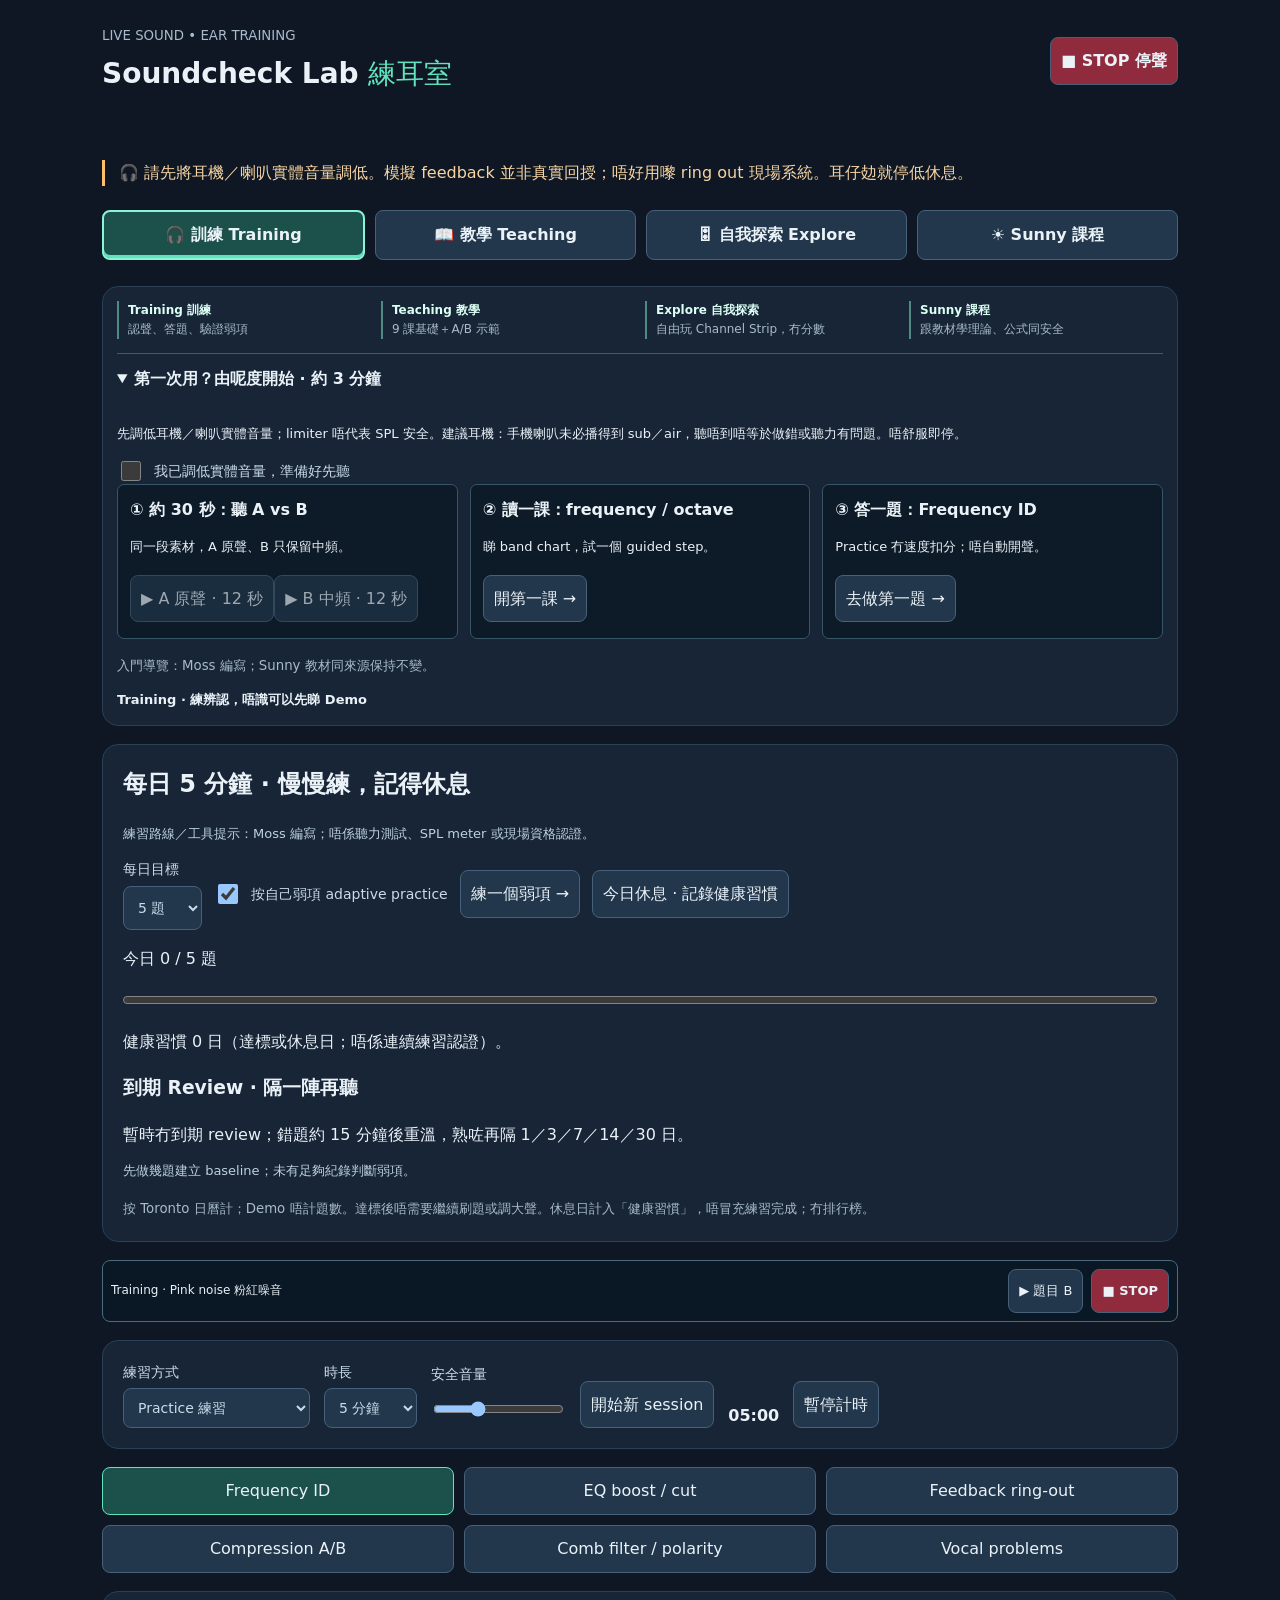
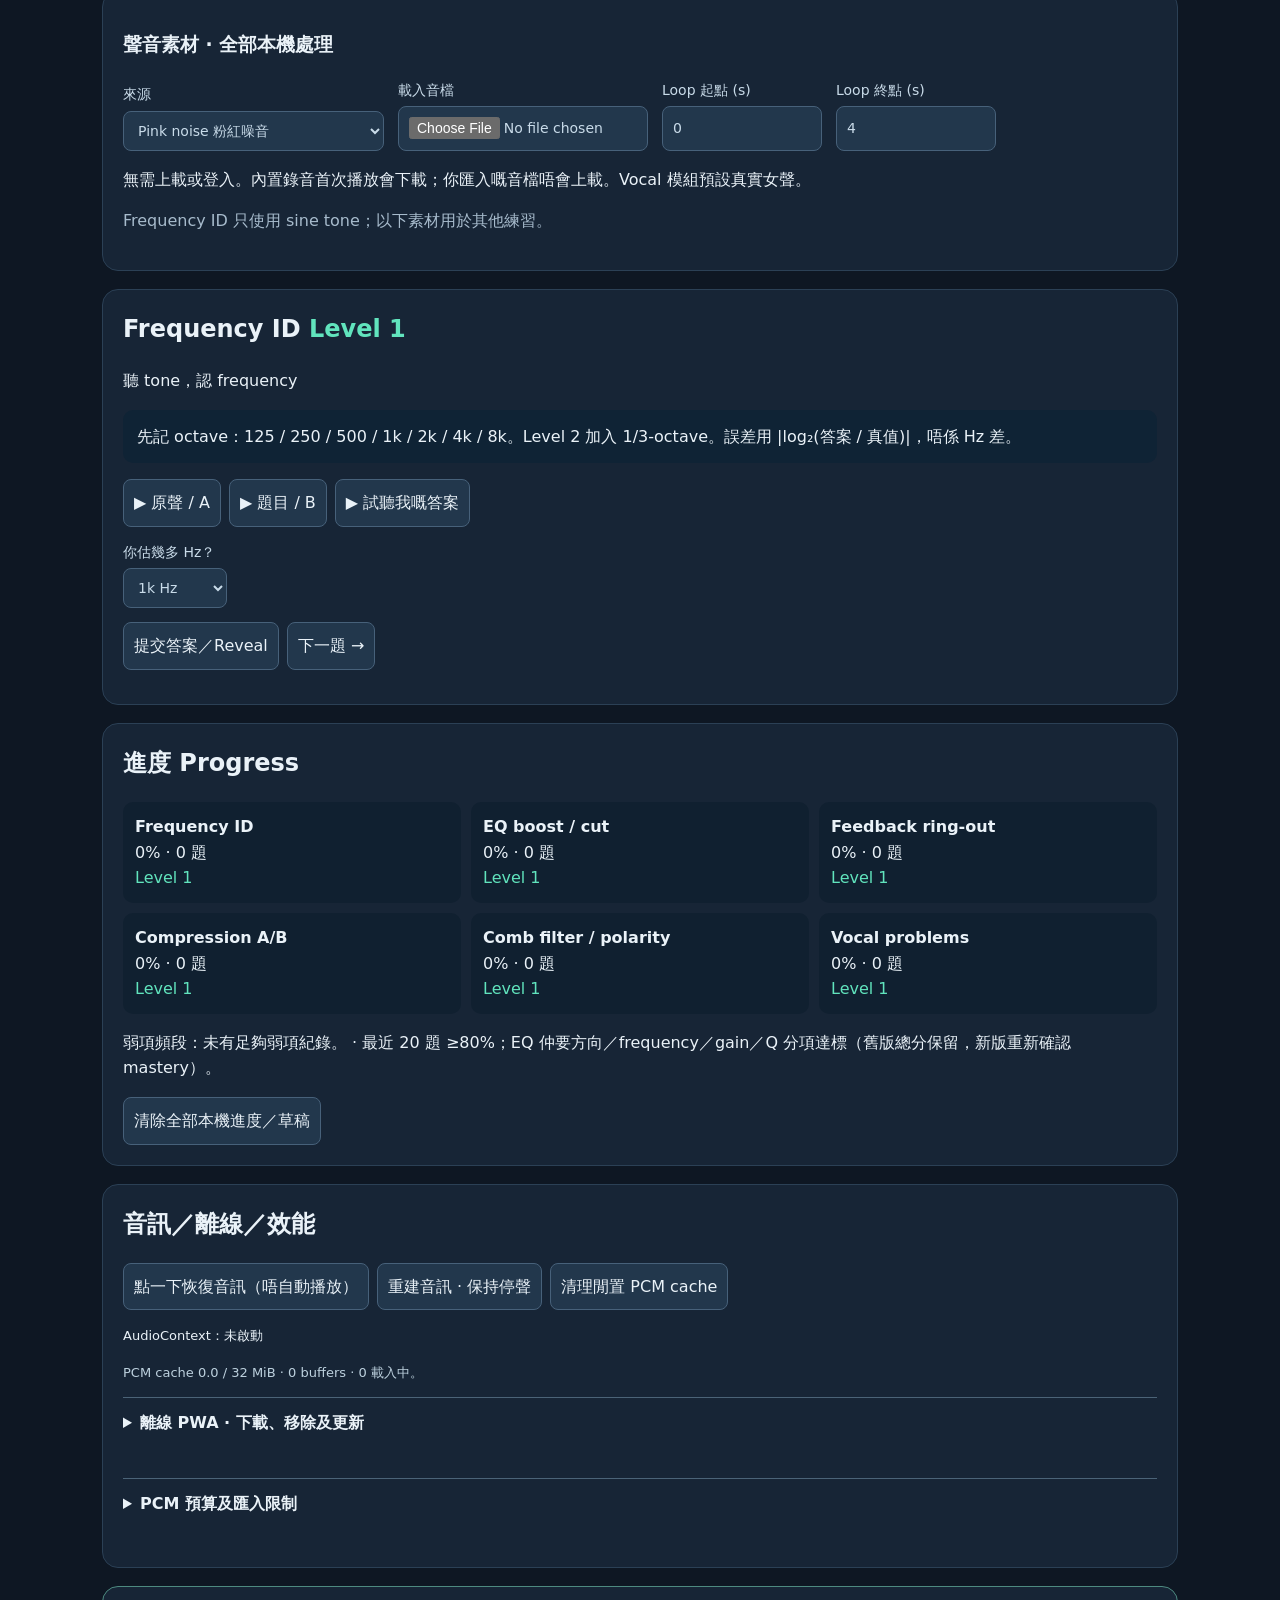
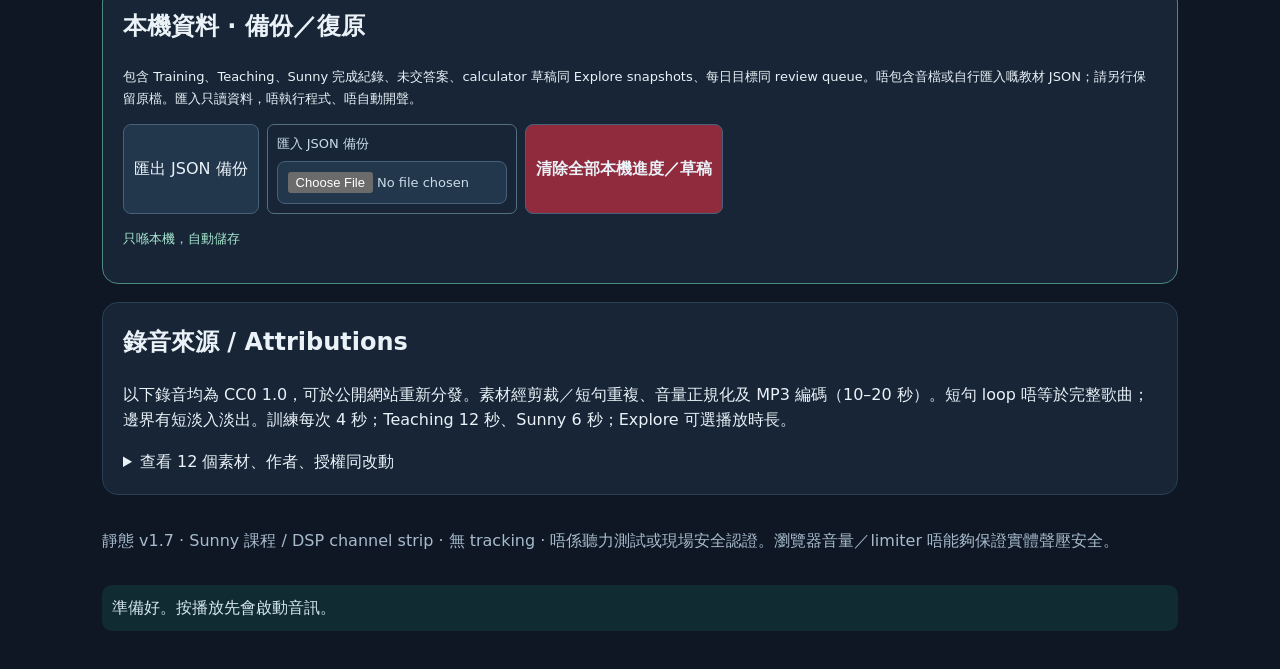
==== commit c4f6c113: "v1.7 batch 2" ====
--- a/index.html
+++ b/index.html
@@ -1 +1 @@
-<!doctype html><html lang="zh-Hant"><meta charset="utf-8"><meta name="viewport" content="width=device-width,initial-scale=1"><title>Soundcheck Lab · Live Sound 練耳</title><link rel="stylesheet" href="style.css?v=1.6"><link rel="icon" href="favicon.svg" type="image/svg+xml"><body><header><div><small>LIVE SOUND • EAR TRAINING</small><h1>Soundcheck Lab <span>練耳室</span></h1></div><button id="stop" class="danger">■ STOP 停聲</button></header><main><p class="safety">🎧 請先將耳機／喇叭實體音量調低。模擬 feedback 並非真實回授；唔好用嚟 ring out 現場系統。耳仔攰就停低休息。</p><div class="app-view-tabs" role="group" aria-label="App mode"><button id="trainTab" aria-pressed="true">🎧 訓練 Training</button><button id="teachTab" aria-pressed="false">📖 教學 Teaching</button><button id="exploreTab" aria-pressed="false">🎛 自我探索 Explore</button><button id="sunnyTab" aria-pressed="false">☀ Sunny 課程</button></div><section id="sunnyRoot" aria-label="Sunny live sound course"></section><section id="exploreRoot" aria-label="Free exploration channel strip"></section><section id="teachingRoot" aria-label="Teaching course"></section><section class="toolbar"><label>練習方式<select id="mode"><option value="learn">Demo 示範（唔計分）</option><option value="practice" selected>Practice 練習</option><option value="challenge">Challenge 挑戰</option></select></label><label>時長<select id="duration"><option value="5">5 分鐘</option><option value="10">10 分鐘</option></select></label><label>安全音量 <input id="volume" type="range" min="0" max="0.22" step="0.005" value="0.07"></label><button id="session">開始新 session</button><strong id="clock">05:00</strong></section><nav id="modules"></nav><section class="source"><h3>聲音素材 · 全部本機處理</h3><div class="row"><label>來源<select id="source"><option value="pink">Pink noise 粉紅噪音</option><option value="vocal">合成 Vocal-ish</option><option value="drums">合成 Drum-ish</option><option value="file" disabled>自己嘅音檔</option></select></label><label class="upload">載入音檔<input type="file" id="file" accept="audio/*"></label><label>Loop 起點 (s)<input id="loopStart" type="number" min="0" step="0.1" value="0"></label><label>Loop 終點 (s)<input id="loopEnd" type="number" min="0.1" step="0.1" value="4"></label></div><p id="fileInfo">無需上載或登入。內置錄音首次播放會下載；你匯入嘅音檔唔會上載。Vocal 模組預設真實女聲。</p><p id="sampleInfo"></p></section><section id="exercise"></section><section id="trainingProgress"><h2>進度 Progress</h2><div id="progress" class="stats"></div><p id="weak"></p><button id="reset">清除本機進度</button></section><section id="attributions"><h2>錄音來源 / Attributions</h2><p>以下錄音均為 CC0 1.0，可於公開網站重新分發。素材經剪裁／短句重複、音量正規化及 MP3 編碼（10–20 秒）。短句 loop 唔等於完整歌曲；邊界有短淡入淡出。訓練每次 4 秒；Teaching 12 秒、Sunny 6 秒；Explore 可選播放時長。</p><details><summary>查看 12 個素材、作者、授權同改動</summary><ul><li><b>女聲 · Singing notes</b> · <code>samples/female-sung.mp3</code><br>owstu · <a href="https://freesound.org/people/owstu/sounds/508814/" target="_blank" rel="noopener">Source</a> · <a href="https://creativecommons.org/publicdomain/zero/1.0/" target="_blank" rel="noopener">CC0 1.0</a><br><small>Short improvised notes, repeated. Trimmed/repeated, loudness normalized to -23 LUFS target, peak ceiling -3 dBTP, edge fades, 44.1 kHz MP3 128 kbps.</small></li><li><b>男聲 · Sung Ooh (processed)</b> · <code>samples/male-sung.mp3</code><br>Hajisounds · <a href="https://freesound.org/people/Hajisounds/sounds/679210/" target="_blank" rel="noopener">Source</a> · <a href="https://creativecommons.org/publicdomain/zero/1.0/" target="_blank" rel="noopener">CC0 1.0</a><br><small>Processed sung F note: autotune, phasing and reverb; repeated. Not a dry vocal. Trimmed/repeated, loudness normalized to -23 LUFS target, peak ceiling -3 dBTP, edge fades, 44.1 kHz MP3 128 kbps.</small></li><li><b>女聲 · Spoken phrase</b> · <code>samples/female-spoken.mp3</code><br>pyro13djt · <a href="https://freesound.org/people/pyro13djt/sounds/367425/" target="_blank" rel="noopener">Source</a> · <a href="https://creativecommons.org/publicdomain/zero/1.0/" target="_blank" rel="noopener">CC0 1.0</a><br><small>Welcome to Lazare Edits; phrase with pauses. Trimmed/repeated, loudness normalized to -23 LUFS target, peak ceiling -3 dBTP, edge fades, 44.1 kHz MP3 128 kbps.</small></li><li><b>男聲 · Spoken phrase</b> · <code>samples/male-spoken.mp3</code><br>germanio · <a href="https://freesound.org/people/germanio/sounds/369908/" target="_blank" rel="noopener">Source</a> · <a href="https://creativecommons.org/publicdomain/zero/1.0/" target="_blank" rel="noopener">CC0 1.0</a><br><small>Audio signal processing for music applications; repeated. Trimmed/repeated, loudness normalized to -23 LUFS target, peak ceiling -3 dBTP, edge fades, 44.1 kHz MP3 128 kbps.</small></li><li><b>Kick · Acoustic one-shot loop</b> · <code>samples/kick.mp3</code><br>Sound_Bar_KK · <a href="https://freesound.org/people/Sound_Bar_KK/sounds/685865/" target="_blank" rel="noopener">Source</a> · <a href="https://creativecommons.org/publicdomain/zero/1.0/" target="_blank" rel="noopener">CC0 1.0</a><br><small>Acoustic kick one-shot repeated with a 0.75 s beat interval. Trimmed/repeated, loudness normalized to -23 LUFS target, peak ceiling -3 dBTP, edge fades, 44.1 kHz MP3 128 kbps.</small></li><li><b>Snare · DW acoustic loop</b> · <code>samples/snare.mp3</code><br>KEVOY · <a href="https://freesound.org/people/KEVOY/sounds/82249/" target="_blank" rel="noopener">Source</a> · <a href="https://creativecommons.org/publicdomain/zero/1.0/" target="_blank" rel="noopener">CC0 1.0</a><br><small>DW custom shop snare one-shot repeated with a 0.75 s beat interval. Trimmed/repeated, loudness normalized to -23 LUFS target, peak ceiling -3 dBTP, edge fades, 44.1 kHz MP3 128 kbps.</small></li><li><b>Drum kit · 106 BPM</b> · <code>samples/drum-kit.mp3</code><br>esares · <a href="https://freesound.org/people/esares/sounds/431874/" target="_blank" rel="noopener">Source</a> · <a href="https://creativecommons.org/publicdomain/zero/1.0/" target="_blank" rel="noopener">CC0 1.0</a><br><small>Acoustic drums performed by Pedro Galindo. Trimmed/repeated, loudness normalized to -23 LUFS target, peak ceiling -3 dBTP, edge fades, 44.1 kHz MP3 128 kbps.</small></li><li><b>Bass · 110 BPM</b> · <code>samples/bass.mp3</code><br>josefpres · <a href="https://freesound.org/people/josefpres/sounds/483131/" target="_blank" rel="noopener">Source</a> · <a href="https://creativecommons.org/publicdomain/zero/1.0/" target="_blank" rel="noopener">CC0 1.0</a><br><small>Electric bass guitar phrase repeated. Trimmed/repeated, loudness normalized to -23 LUFS target, peak ceiling -3 dBTP, edge fades, 44.1 kHz MP3 128 kbps.</small></li><li><b>Acoustic guitar · E major</b> · <code>samples/acoustic-guitar.mp3</code><br>deadrobotmusic · <a href="https://freesound.org/people/deadrobotmusic/sounds/628766/" target="_blank" rel="noopener">Source</a> · <a href="https://creativecommons.org/publicdomain/zero/1.0/" target="_blank" rel="noopener">CC0 1.0</a><br><small>Strummed loop at 155 BPM. Trimmed/repeated, loudness normalized to -23 LUFS target, peak ceiling -3 dBTP, edge fades, 44.1 kHz MP3 128 kbps.</small></li><li><b>Electric guitar · Dry DI</b> · <code>samples/electric-guitar.mp3</code><br>loudernoises · <a href="https://freesound.org/people/loudernoises/sounds/453384/" target="_blank" rel="noopener">Source</a> · <a href="https://creativecommons.org/publicdomain/zero/1.0/" target="_blank" rel="noopener">CC0 1.0</a><br><small>Gibson Les Paul Junior DI; strumming and arpeggiation. No effects. Trimmed/repeated, loudness normalized to -23 LUFS target, peak ceiling -3 dBTP, edge fades, 44.1 kHz MP3 128 kbps.</small></li><li><b>Piano · Improvisation</b> · <code>samples/piano.mp3</code><br>amandajbono · <a href="https://freesound.org/people/amandajbono/sounds/146165/" target="_blank" rel="noopener">Source</a> · <a href="https://creativecommons.org/publicdomain/zero/1.0/" target="_blank" rel="noopener">CC0 1.0</a><br><small>Improvised acoustic piano excerpt. Trimmed/repeated, loudness normalized to -23 LUFS target, peak ceiling -3 dBTP, edge fades, 44.1 kHz MP3 128 kbps.</small></li><li><b>Full mix · Share for Free</b> · <code>samples/full-mix.mp3</code><br>German OER Community (Jointly), 2017 · <a href="https://jointly.info/oer-song/" target="_blank" rel="noopener">Source</a> · <a href="https://creativecommons.org/publicdomain/zero/1.0/" target="_blank" rel="noopener">CC0 1.0</a><br><small>30–50 s excerpt of Share for Free; vocals and band. Credits: Annett Zobel, Britta Radig, Christian Rotzoll, Jan Rieger, Lia Orr, Matthias Hupfer, Petra Amasreiter, Philipp von Böselager, Stephan Clemenz, Steffen Hippeli, Tobias Westphal, Torsten Simon. Excerpt, normalized -23 LUFS target / -3 dBTP, fades, MP3 128 kbps.</small></li></ul></details></section><footer>靜態 v1.6 · Sunny 課程 / DSP channel strip · 無 tracking · 唔係聽力測試或現場安全認證。瀏覽器音量／limiter 唔能夠保證實體聲壓安全。</footer><p id="status" role="status" aria-live="polite">準備好。按播放先會啟動音訊。</p></main><script src="samples.js"></script><script src="dsp-core.js"></script><script src="dsp-engine.js"></script><script src="dsp.js?v=1.6"></script><script src="training-logic.js?v=1.6"></script><script src="app.js?v=1.6"></script><script src="lessons.js"></script><script src="teaching.js?v=1.6"></script><script src="explore.js"></script><script src="sunny-calculators.js"></script><script src="sunny-diagrams.js"></script><script src="sunny-audio.js"></script><script src="sunny.js"></script><script src="batch1.js?v=1.6"></script></body></html>
+<!doctype html><html lang="zh-Hant"><meta charset="utf-8"><meta name="viewport" content="width=device-width,initial-scale=1"><title>Soundcheck Lab · Live Sound 練耳</title><link rel="stylesheet" href="style.css?v=1.7"><meta name="theme-color" content="#0e1723"><link rel="manifest" href="manifest.webmanifest"><link rel="apple-touch-icon" href="icons/icon-180.png"><link rel="icon" href="favicon.svg" type="image/svg+xml"><body><a class="skip-link" href="#mainContent">跳到主要內容</a><header><div><small>LIVE SOUND • EAR TRAINING</small><h1>Soundcheck Lab <span>練耳室</span></h1></div><button id="stop" class="danger">■ STOP 停聲</button></header><main id="mainContent" tabindex="-1"><p class="safety">🎧 請先將耳機／喇叭實體音量調低。模擬 feedback 並非真實回授；唔好用嚟 ring out 現場系統。耳仔攰就停低休息。</p><div class="app-view-tabs" role="group" aria-label="App mode"><button id="trainTab" aria-pressed="true">🎧 訓練 Training</button><button id="teachTab" aria-pressed="false">📖 教學 Teaching</button><button id="exploreTab" aria-pressed="false">🎛 自我探索 Explore</button><button id="sunnyTab" aria-pressed="false">☀ Sunny 課程</button></div><section id="sunnyRoot" aria-label="Sunny live sound course"></section><section id="exploreRoot" aria-label="Free exploration channel strip"></section><section id="teachingRoot" aria-label="Teaching course"></section><div id="trainingRoot"><section class="toolbar"><label>練習方式<select id="mode"><option value="learn">Demo 示範（唔計分）</option><option value="practice" selected>Practice 練習</option><option value="challenge">Challenge 挑戰</option></select></label><label>時長<select id="duration"><option value="5">5 分鐘</option><option value="10">10 分鐘</option></select></label><label>安全音量 <input id="volume" type="range" min="0" max="0.22" step="0.005" value="0.07"></label><button id="session">開始新 session</button><strong id="clock">05:00</strong></section><nav id="modules"></nav><section class="source"><h3>聲音素材 · 全部本機處理</h3><div class="row"><label>來源<select id="source"><option value="pink">Pink noise 粉紅噪音</option><option value="vocal">合成 Vocal-ish</option><option value="drums">合成 Drum-ish</option><option value="file" disabled>自己嘅音檔</option></select></label><label class="upload">載入音檔<input type="file" id="file" accept="audio/*"></label><label>Loop 起點 (s)<input id="loopStart" type="number" min="0" step="0.1" value="0"></label><label>Loop 終點 (s)<input id="loopEnd" type="number" min="0.1" step="0.1" value="4"></label></div><p id="fileInfo">無需上載或登入。內置錄音首次播放會下載；你匯入嘅音檔唔會上載。Vocal 模組預設真實女聲。</p><p id="sampleInfo"></p></section><section id="exercise"></section><section id="trainingProgress"><h2>進度 Progress</h2><div id="progress" class="stats"></div><p id="weak"></p><button id="reset">清除本機進度</button></section></div><section id="attributions"><h2>錄音來源 / Attributions</h2><p>以下錄音均為 CC0 1.0，可於公開網站重新分發。素材經剪裁／短句重複、音量正規化及 MP3 編碼（10–20 秒）。短句 loop 唔等於完整歌曲；邊界有短淡入淡出。訓練每次 4 秒；Teaching 12 秒、Sunny 6 秒；Explore 可選播放時長。</p><details><summary>查看 12 個素材、作者、授權同改動</summary><ul><li><b>女聲 · Singing notes</b> · <code>samples/female-sung.mp3</code><br>owstu · <a href="https://freesound.org/people/owstu/sounds/508814/" target="_blank" rel="noopener">Source</a> · <a href="https://creativecommons.org/publicdomain/zero/1.0/" target="_blank" rel="noopener">CC0 1.0</a><br><small>Short improvised notes, repeated. Trimmed/repeated, loudness normalized to -23 LUFS target, peak ceiling -3 dBTP, edge fades, 44.1 kHz MP3 128 kbps.</small></li><li><b>男聲 · Sung Ooh (processed)</b> · <code>samples/male-sung.mp3</code><br>Hajisounds · <a href="https://freesound.org/people/Hajisounds/sounds/679210/" target="_blank" rel="noopener">Source</a> · <a href="https://creativecommons.org/publicdomain/zero/1.0/" target="_blank" rel="noopener">CC0 1.0</a><br><small>Processed sung F note: autotune, phasing and reverb; repeated. Not a dry vocal. Trimmed/repeated, loudness normalized to -23 LUFS target, peak ceiling -3 dBTP, edge fades, 44.1 kHz MP3 128 kbps.</small></li><li><b>女聲 · Spoken phrase</b> · <code>samples/female-spoken.mp3</code><br>pyro13djt · <a href="https://freesound.org/people/pyro13djt/sounds/367425/" target="_blank" rel="noopener">Source</a> · <a href="https://creativecommons.org/publicdomain/zero/1.0/" target="_blank" rel="noopener">CC0 1.0</a><br><small>Welcome to Lazare Edits; phrase with pauses. Trimmed/repeated, loudness normalized to -23 LUFS target, peak ceiling -3 dBTP, edge fades, 44.1 kHz MP3 128 kbps.</small></li><li><b>男聲 · Spoken phrase</b> · <code>samples/male-spoken.mp3</code><br>germanio · <a href="https://freesound.org/people/germanio/sounds/369908/" target="_blank" rel="noopener">Source</a> · <a href="https://creativecommons.org/publicdomain/zero/1.0/" target="_blank" rel="noopener">CC0 1.0</a><br><small>Audio signal processing for music applications; repeated. Trimmed/repeated, loudness normalized to -23 LUFS target, peak ceiling -3 dBTP, edge fades, 44.1 kHz MP3 128 kbps.</small></li><li><b>Kick · Acoustic one-shot loop</b> · <code>samples/kick.mp3</code><br>Sound_Bar_KK · <a href="https://freesound.org/people/Sound_Bar_KK/sounds/685865/" target="_blank" rel="noopener">Source</a> · <a href="https://creativecommons.org/publicdomain/zero/1.0/" target="_blank" rel="noopener">CC0 1.0</a><br><small>Acoustic kick one-shot repeated with a 0.75 s beat interval. Trimmed/repeated, loudness normalized to -23 LUFS target, peak ceiling -3 dBTP, edge fades, 44.1 kHz MP3 128 kbps.</small></li><li><b>Snare · DW acoustic loop</b> · <code>samples/snare.mp3</code><br>KEVOY · <a href="https://freesound.org/people/KEVOY/sounds/82249/" target="_blank" rel="noopener">Source</a> · <a href="https://creativecommons.org/publicdomain/zero/1.0/" target="_blank" rel="noopener">CC0 1.0</a><br><small>DW custom shop snare one-shot repeated with a 0.75 s beat interval. Trimmed/repeated, loudness normalized to -23 LUFS target, peak ceiling -3 dBTP, edge fades, 44.1 kHz MP3 128 kbps.</small></li><li><b>Drum kit · 106 BPM</b> · <code>samples/drum-kit.mp3</code><br>esares · <a href="https://freesound.org/people/esares/sounds/431874/" target="_blank" rel="noopener">Source</a> · <a href="https://creativecommons.org/publicdomain/zero/1.0/" target="_blank" rel="noopener">CC0 1.0</a><br><small>Acoustic drums performed by Pedro Galindo. Trimmed/repeated, loudness normalized to -23 LUFS target, peak ceiling -3 dBTP, edge fades, 44.1 kHz MP3 128 kbps.</small></li><li><b>Bass · 110 BPM</b> · <code>samples/bass.mp3</code><br>josefpres · <a href="https://freesound.org/people/josefpres/sounds/483131/" target="_blank" rel="noopener">Source</a> · <a href="https://creativecommons.org/publicdomain/zero/1.0/" target="_blank" rel="noopener">CC0 1.0</a><br><small>Electric bass guitar phrase repeated. Trimmed/repeated, loudness normalized to -23 LUFS target, peak ceiling -3 dBTP, edge fades, 44.1 kHz MP3 128 kbps.</small></li><li><b>Acoustic guitar · E major</b> · <code>samples/acoustic-guitar.mp3</code><br>deadrobotmusic · <a href="https://freesound.org/people/deadrobotmusic/sounds/628766/" target="_blank" rel="noopener">Source</a> · <a href="https://creativecommons.org/publicdomain/zero/1.0/" target="_blank" rel="noopener">CC0 1.0</a><br><small>Strummed loop at 155 BPM. Trimmed/repeated, loudness normalized to -23 LUFS target, peak ceiling -3 dBTP, edge fades, 44.1 kHz MP3 128 kbps.</small></li><li><b>Electric guitar · Dry DI</b> · <code>samples/electric-guitar.mp3</code><br>loudernoises · <a href="https://freesound.org/people/loudernoises/sounds/453384/" target="_blank" rel="noopener">Source</a> · <a href="https://creativecommons.org/publicdomain/zero/1.0/" target="_blank" rel="noopener">CC0 1.0</a><br><small>Gibson Les Paul Junior DI; strumming and arpeggiation. No effects. Trimmed/repeated, loudness normalized to -23 LUFS target, peak ceiling -3 dBTP, edge fades, 44.1 kHz MP3 128 kbps.</small></li><li><b>Piano · Improvisation</b> · <code>samples/piano.mp3</code><br>amandajbono · <a href="https://freesound.org/people/amandajbono/sounds/146165/" target="_blank" rel="noopener">Source</a> · <a href="https://creativecommons.org/publicdomain/zero/1.0/" target="_blank" rel="noopener">CC0 1.0</a><br><small>Improvised acoustic piano excerpt. Trimmed/repeated, loudness normalized to -23 LUFS target, peak ceiling -3 dBTP, edge fades, 44.1 kHz MP3 128 kbps.</small></li><li><b>Full mix · Share for Free</b> · <code>samples/full-mix.mp3</code><br>German OER Community (Jointly), 2017 · <a href="https://jointly.info/oer-song/" target="_blank" rel="noopener">Source</a> · <a href="https://creativecommons.org/publicdomain/zero/1.0/" target="_blank" rel="noopener">CC0 1.0</a><br><small>30–50 s excerpt of Share for Free; vocals and band. Credits: Annett Zobel, Britta Radig, Christian Rotzoll, Jan Rieger, Lia Orr, Matthias Hupfer, Petra Amasreiter, Philipp von Böselager, Stephan Clemenz, Steffen Hippeli, Tobias Westphal, Torsten Simon. Excerpt, normalized -23 LUFS target / -3 dBTP, fades, MP3 128 kbps.</small></li></ul></details></section><footer>靜態 v1.7 · Sunny 課程 / DSP channel strip · 無 tracking · 唔係聽力測試或現場安全認證。瀏覽器音量／limiter 唔能夠保證實體聲壓安全。</footer><p id="status" role="status" aria-live="polite">準備好。按播放先會啟動音訊。</p></main><script src="modules/events.js?v=1.7"></script><script src="modules/synthesis-core.js?v=1.7"></script><script src="modules/audio-resources.js?v=1.7"></script><script src="modules/audio-lifecycle.js?v=1.7"></script><script src="modules/offline-render.js?v=1.7"></script><script src="modules/visuals.js?v=1.7"></script><script src="samples.js?v=1.7"></script><script src="dsp-core.js?v=1.7"></script><script src="dsp-engine.js?v=1.7"></script><script src="dsp.js?v=1.7"></script><script src="training-logic.js?v=1.7"></script><script src="app.js?v=1.7"></script><script src="lessons.js?v=1.7"></script><script src="teaching.js?v=1.7"></script><script src="explore.js?v=1.7"></script><script src="sunny-calculators.js?v=1.7"></script><script src="sunny-diagrams.js?v=1.7"></script><script src="sunny-audio.js?v=1.7"></script><script src="sunny.js?v=1.7"></script><script src="modules/learning.js?v=1.7"></script><script src="modules/progress-store.js?v=1.7"></script><script src="modules/app-ui.js?v=1.7"></script><script src="modules/offline.js?v=1.7"></script><script src="modules/batch2-ui.js?v=1.7"></script></body></html>
--- a/style.css
+++ b/style.css
@@ -24,3 +24,10 @@
 /* v1.6: progressive disclosure, real touch hit targets and shared local backup. */
 #entryGuide{padding:14px}.mode-map{display:grid;grid-template-columns:repeat(4,minmax(0,1fr));gap:10px}.mode-map span{font-size:12px;line-height:1.6;color:var(--muted);border-left:2px solid #4e8b83;padding-left:9px}.mode-map b{display:block;color:#dbfff4}#firstSteps{margin-top:14px;border-top:1px solid #405a6c;padding-top:12px}#firstSteps summary{min-height:44px;cursor:pointer;font-weight:700}.onboard-steps{display:grid;grid-template-columns:repeat(3,minmax(0,1fr));gap:12px}.onboard-steps>div{padding:12px;background:#0d1b28;border:1px solid #385568;border-radius:7px}.onboard-steps p,#firstSteps>p,#backupControls p{font-size:13px;line-height:1.7}.onboard-steps button{margin:4px 0;min-height:44px}.entry-context{display:flex;align-items:center;justify-content:space-between;gap:10px;margin-top:12px;flex-wrap:wrap;font-size:13px}.quick-transport{position:sticky;top:var(--app-header-height,95px);z-index:4;display:flex;align-items:center;gap:8px;background:#0b1826f5;border:1px solid #4c6c80;border-radius:8px;padding:8px;margin:10px 0;backdrop-filter:blur(10px)}#quickContext{flex:1;min-width:0;white-space:nowrap;text-overflow:ellipsis;overflow:hidden;font-size:12px}#quickPlay,#quickStop{min-height:44px;font-size:13px}.eq-interaction{position:relative;width:100%;min-width:0}.eq-interaction #eqCanvas{touch-action:pan-y!important;width:100%;display:block}.eq-hit-layer{position:absolute;inset:0;pointer-events:none}.eq-hit{position:absolute;transform:translate(-50%,-50%);width:44px;height:44px;pointer-events:auto;touch-action:none;cursor:grab;border-radius:50%}.eq-hit:active{cursor:grabbing}.channel-fold>summary{font-weight:700;font-size:12px;color:#cceee6;min-height:44px;padding:12px 0;cursor:pointer;letter-spacing:.05em}.channel-fold{scroll-margin-top:180px;min-width:0}.channel-fold-content{min-width:0}.channel-output:has(>.channel-fold){display:block}.channel-jumps{display:flex;gap:6px;flex-wrap:wrap;margin:12px 0}.channel-jumps button{font-size:11px;min-height:44px;padding:8px}.backup-upload{display:flex;flex-direction:column;justify-content:center;gap:6px;border:1px solid #526f84;border-radius:7px;padding:9px;font-size:13px}.backup-upload input{max-width:230px;width:100%}#backupControls{border-color:#4d8a80}#saveState{color:#a6e7cf}#cutMinus,#cutPlus{min-width:80px;min-height:44px}.geq-scroll{overscroll-behavior-x:contain}button:focus-visible,summary:focus-visible,input:focus-visible,select:focus-visible,textarea:focus-visible{outline:3px solid #8eeed7;outline-offset:3px}
 @media(max-width:700px){.mode-map{grid-template-columns:repeat(2,minmax(0,1fr))}.onboard-steps{grid-template-columns:1fr}.quick-transport{gap:5px;padding:6px}#quickContext{font-size:11px}#quickPlay,#quickStop{padding:8px;font-size:12px}.channel-card:has(>.channel-fold:not([open])){padding-top:2px;padding-bottom:2px}.channel-output .fader-lane{height:210px}.geq-scroll{display:none}#backupControls .choices>*{width:100%}.backup-upload input{max-width:100%}.channel-jumps{gap:4px}.channel-jumps button{flex:1;min-width:90px}}
+/* v1.7 accessibility and readable, consistent state. */
+[hidden]{display:none!important}#trainingRoot{min-width:0}.learning-summary{display:flex;gap:12px;align-items:center;flex-wrap:wrap}.learning-summary select{min-height:44px}#dailyProgress{width:100%;height:16px;accent-color:#61e4bd}#reviewQueue{display:flex;flex-wrap:wrap;gap:8px}.editor-credit,#learningConfidence,#pcmBudget{font-size:13px;color:#bdd1de;line-height:1.7}.channel-card small,.graph-key,.channel-section-head h3,.section-power{font-size:12px}.gate-led,.clip-led{color:#c8b7bb}.gate-led{color:#a8d4b6}#audioOfflineTools details{border-top:1px solid #4b6377;padding:12px 0;margin-top:12px}#audioOfflineTools summary{min-height:44px;cursor:pointer;font-weight:700}#audioOfflineTools p{line-height:1.8;font-size:13px}button:disabled{opacity:.65;cursor:not-allowed}.app-view-tabs [role=tab][aria-selected=true]{border-width:2px;border-color:#8bf4d8}.app-view-tabs [role=tab]{min-height:44px}.check input{min-width:20px;min-height:20px}#status{color:#d5e6ef}.rotary:focus-visible{outline:3px solid #8eeed7;outline-offset:4px}
+@media(prefers-reduced-motion:reduce){*,*:before,*:after{scroll-behavior:auto!important;animation-duration:.01ms!important;animation-iteration-count:1!important;transition-duration:.01ms!important}}
+@media(max-width:700px){.learning-summary>*{width:100%}.learning-summary button{min-height:44px}#reviewQueue button{width:100%}}
+.skip-link{position:fixed;top:-100px;left:12px;z-index:99;background:#d9fff4;color:#08221c;padding:12px;border-radius:6px}.skip-link:focus{top:8px}
+#quickResume{min-height:44px;padding:8px;font-size:12px;color:#ffe2ae;border-color:#b99861}
+.sr-only{position:absolute;width:1px;height:1px;padding:0;margin:-1px;overflow:hidden;clip:rect(0,0,0,0);white-space:nowrap;border:0}
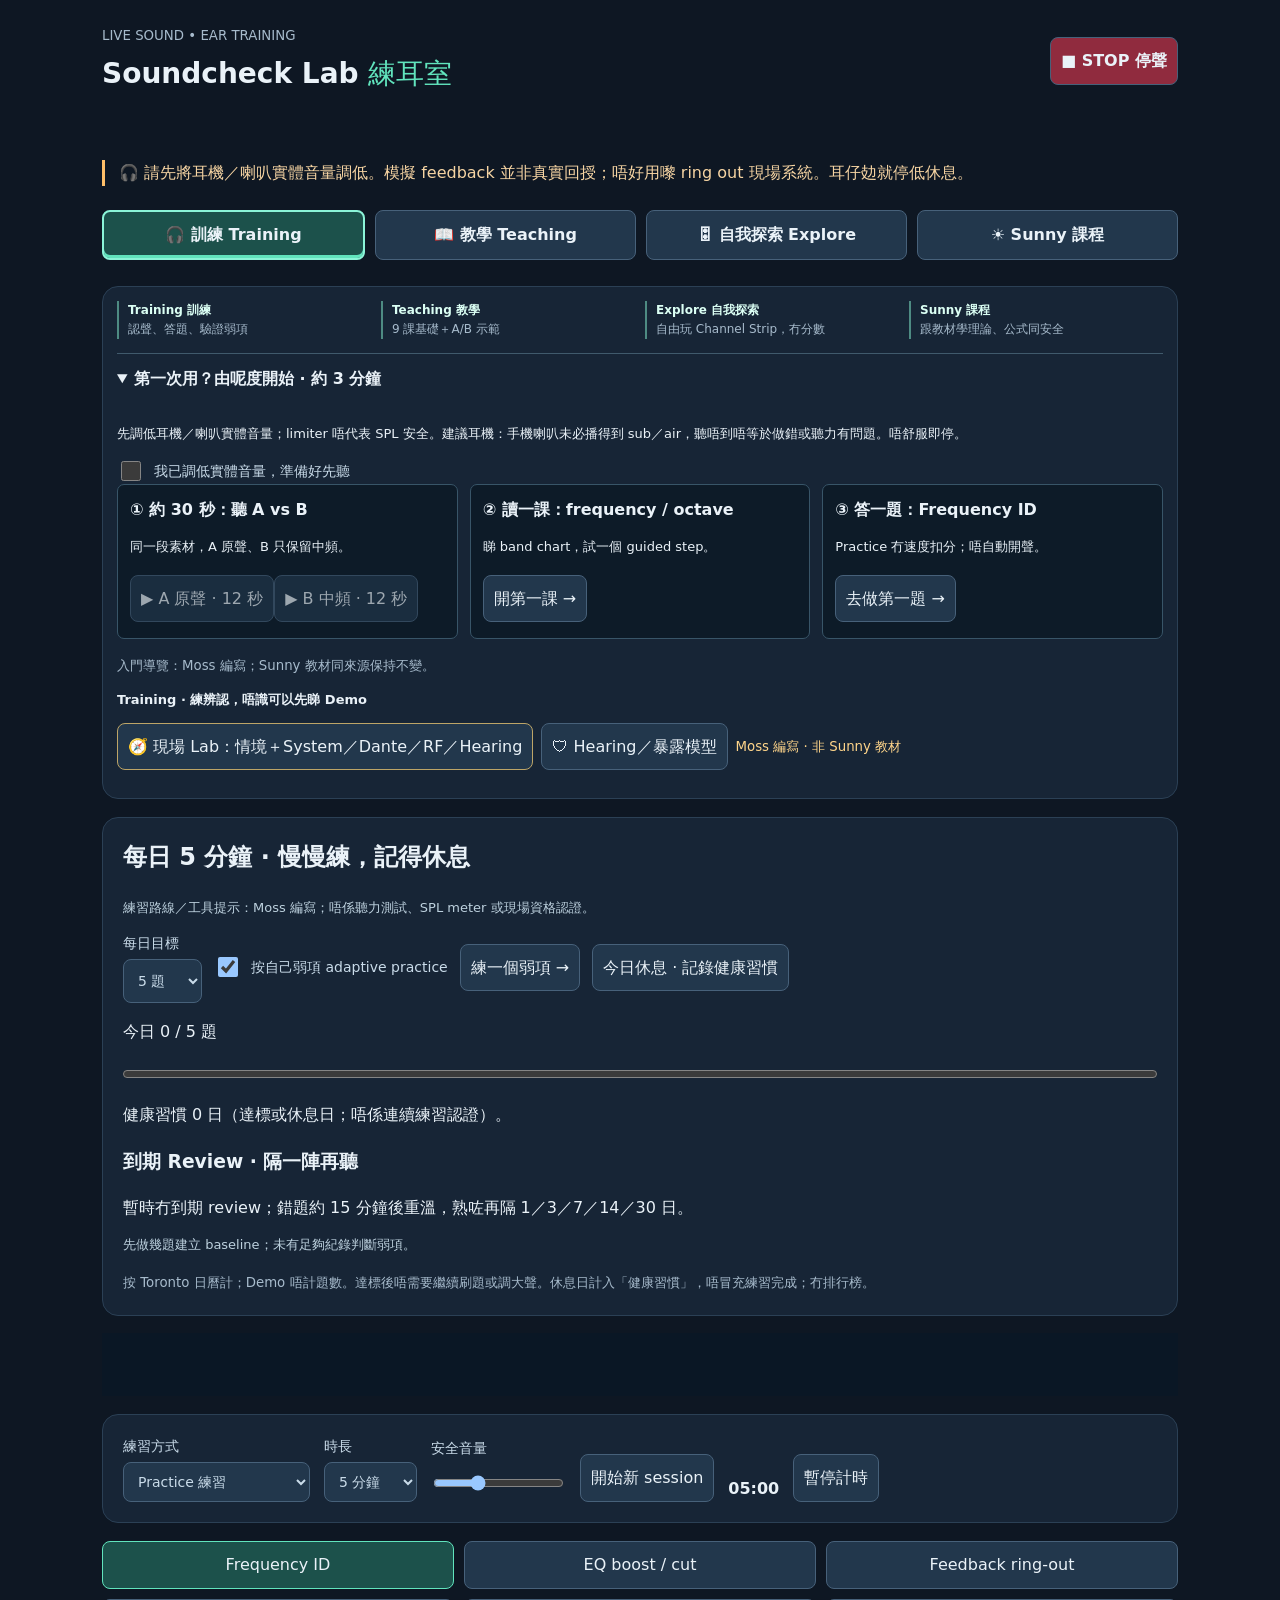
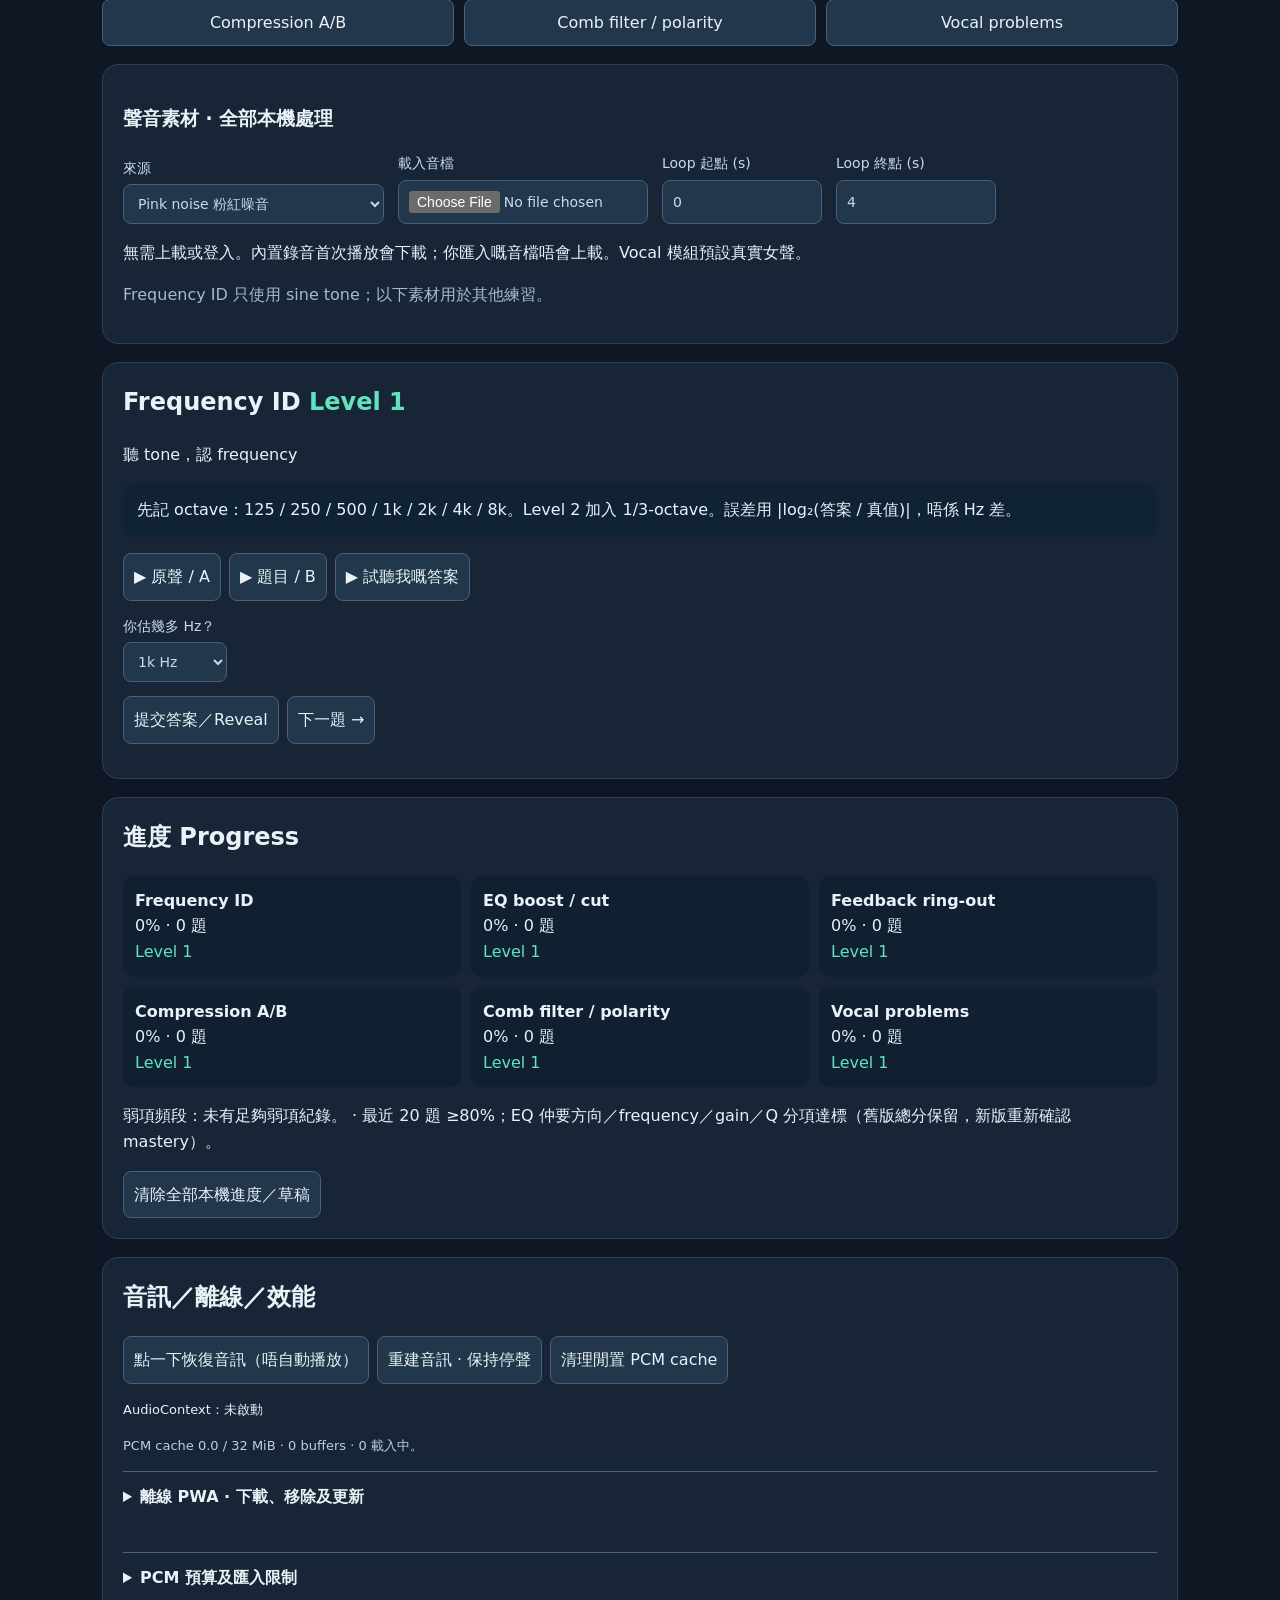
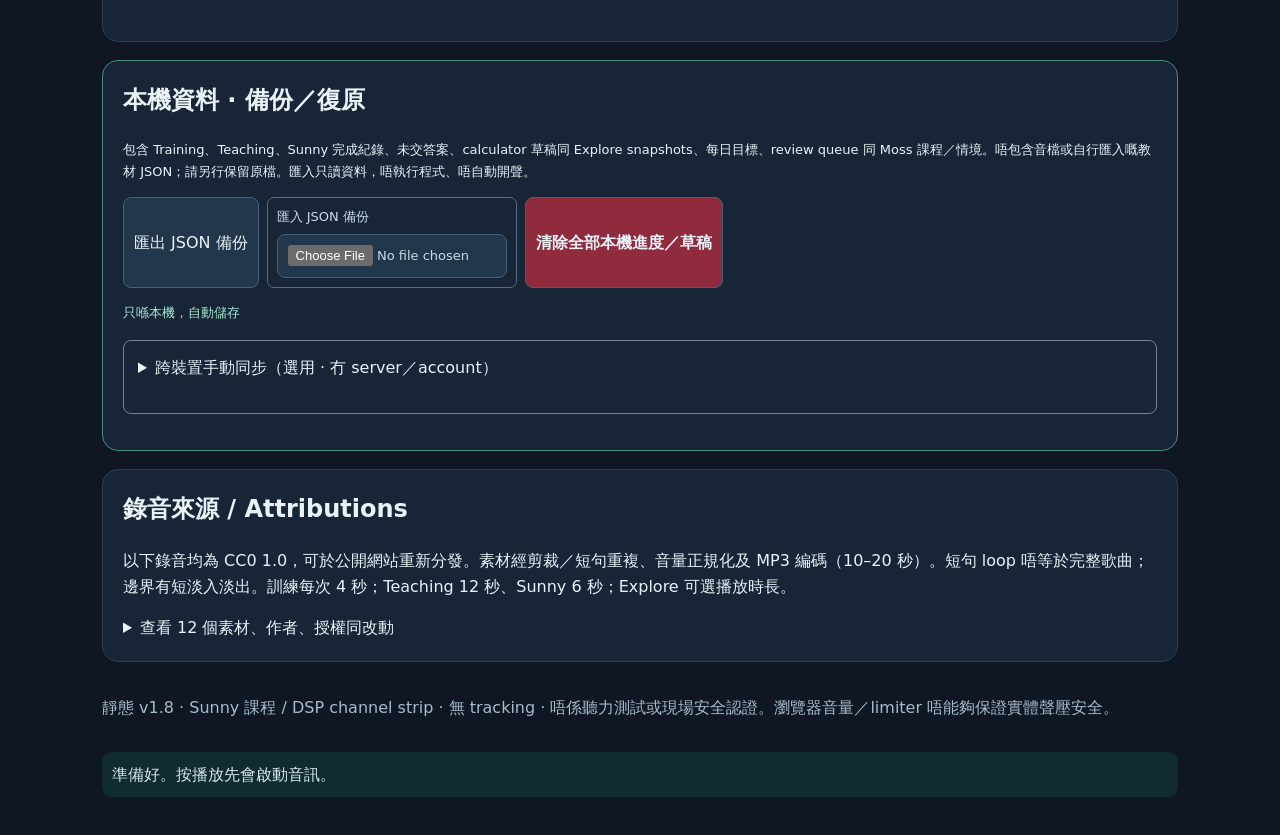
==== commit 82e595a1: "v1.8 batch 3" ====
--- a/index.html
+++ b/index.html
@@ -1 +1 @@
-<!doctype html><html lang="zh-Hant"><meta charset="utf-8"><meta name="viewport" content="width=device-width,initial-scale=1"><title>Soundcheck Lab · Live Sound 練耳</title><link rel="stylesheet" href="style.css?v=1.7"><meta name="theme-color" content="#0e1723"><link rel="manifest" href="manifest.webmanifest"><link rel="apple-touch-icon" href="icons/icon-180.png"><link rel="icon" href="favicon.svg" type="image/svg+xml"><body><a class="skip-link" href="#mainContent">跳到主要內容</a><header><div><small>LIVE SOUND • EAR TRAINING</small><h1>Soundcheck Lab <span>練耳室</span></h1></div><button id="stop" class="danger">■ STOP 停聲</button></header><main id="mainContent" tabindex="-1"><p class="safety">🎧 請先將耳機／喇叭實體音量調低。模擬 feedback 並非真實回授；唔好用嚟 ring out 現場系統。耳仔攰就停低休息。</p><div class="app-view-tabs" role="group" aria-label="App mode"><button id="trainTab" aria-pressed="true">🎧 訓練 Training</button><button id="teachTab" aria-pressed="false">📖 教學 Teaching</button><button id="exploreTab" aria-pressed="false">🎛 自我探索 Explore</button><button id="sunnyTab" aria-pressed="false">☀ Sunny 課程</button></div><section id="sunnyRoot" aria-label="Sunny live sound course"></section><section id="exploreRoot" aria-label="Free exploration channel strip"></section><section id="teachingRoot" aria-label="Teaching course"></section><div id="trainingRoot"><section class="toolbar"><label>練習方式<select id="mode"><option value="learn">Demo 示範（唔計分）</option><option value="practice" selected>Practice 練習</option><option value="challenge">Challenge 挑戰</option></select></label><label>時長<select id="duration"><option value="5">5 分鐘</option><option value="10">10 分鐘</option></select></label><label>安全音量 <input id="volume" type="range" min="0" max="0.22" step="0.005" value="0.07"></label><button id="session">開始新 session</button><strong id="clock">05:00</strong></section><nav id="modules"></nav><section class="source"><h3>聲音素材 · 全部本機處理</h3><div class="row"><label>來源<select id="source"><option value="pink">Pink noise 粉紅噪音</option><option value="vocal">合成 Vocal-ish</option><option value="drums">合成 Drum-ish</option><option value="file" disabled>自己嘅音檔</option></select></label><label class="upload">載入音檔<input type="file" id="file" accept="audio/*"></label><label>Loop 起點 (s)<input id="loopStart" type="number" min="0" step="0.1" value="0"></label><label>Loop 終點 (s)<input id="loopEnd" type="number" min="0.1" step="0.1" value="4"></label></div><p id="fileInfo">無需上載或登入。內置錄音首次播放會下載；你匯入嘅音檔唔會上載。Vocal 模組預設真實女聲。</p><p id="sampleInfo"></p></section><section id="exercise"></section><section id="trainingProgress"><h2>進度 Progress</h2><div id="progress" class="stats"></div><p id="weak"></p><button id="reset">清除本機進度</button></section></div><section id="attributions"><h2>錄音來源 / Attributions</h2><p>以下錄音均為 CC0 1.0，可於公開網站重新分發。素材經剪裁／短句重複、音量正規化及 MP3 編碼（10–20 秒）。短句 loop 唔等於完整歌曲；邊界有短淡入淡出。訓練每次 4 秒；Teaching 12 秒、Sunny 6 秒；Explore 可選播放時長。</p><details><summary>查看 12 個素材、作者、授權同改動</summary><ul><li><b>女聲 · Singing notes</b> · <code>samples/female-sung.mp3</code><br>owstu · <a href="https://freesound.org/people/owstu/sounds/508814/" target="_blank" rel="noopener">Source</a> · <a href="https://creativecommons.org/publicdomain/zero/1.0/" target="_blank" rel="noopener">CC0 1.0</a><br><small>Short improvised notes, repeated. Trimmed/repeated, loudness normalized to -23 LUFS target, peak ceiling -3 dBTP, edge fades, 44.1 kHz MP3 128 kbps.</small></li><li><b>男聲 · Sung Ooh (processed)</b> · <code>samples/male-sung.mp3</code><br>Hajisounds · <a href="https://freesound.org/people/Hajisounds/sounds/679210/" target="_blank" rel="noopener">Source</a> · <a href="https://creativecommons.org/publicdomain/zero/1.0/" target="_blank" rel="noopener">CC0 1.0</a><br><small>Processed sung F note: autotune, phasing and reverb; repeated. Not a dry vocal. Trimmed/repeated, loudness normalized to -23 LUFS target, peak ceiling -3 dBTP, edge fades, 44.1 kHz MP3 128 kbps.</small></li><li><b>女聲 · Spoken phrase</b> · <code>samples/female-spoken.mp3</code><br>pyro13djt · <a href="https://freesound.org/people/pyro13djt/sounds/367425/" target="_blank" rel="noopener">Source</a> · <a href="https://creativecommons.org/publicdomain/zero/1.0/" target="_blank" rel="noopener">CC0 1.0</a><br><small>Welcome to Lazare Edits; phrase with pauses. Trimmed/repeated, loudness normalized to -23 LUFS target, peak ceiling -3 dBTP, edge fades, 44.1 kHz MP3 128 kbps.</small></li><li><b>男聲 · Spoken phrase</b> · <code>samples/male-spoken.mp3</code><br>germanio · <a href="https://freesound.org/people/germanio/sounds/369908/" target="_blank" rel="noopener">Source</a> · <a href="https://creativecommons.org/publicdomain/zero/1.0/" target="_blank" rel="noopener">CC0 1.0</a><br><small>Audio signal processing for music applications; repeated. Trimmed/repeated, loudness normalized to -23 LUFS target, peak ceiling -3 dBTP, edge fades, 44.1 kHz MP3 128 kbps.</small></li><li><b>Kick · Acoustic one-shot loop</b> · <code>samples/kick.mp3</code><br>Sound_Bar_KK · <a href="https://freesound.org/people/Sound_Bar_KK/sounds/685865/" target="_blank" rel="noopener">Source</a> · <a href="https://creativecommons.org/publicdomain/zero/1.0/" target="_blank" rel="noopener">CC0 1.0</a><br><small>Acoustic kick one-shot repeated with a 0.75 s beat interval. Trimmed/repeated, loudness normalized to -23 LUFS target, peak ceiling -3 dBTP, edge fades, 44.1 kHz MP3 128 kbps.</small></li><li><b>Snare · DW acoustic loop</b> · <code>samples/snare.mp3</code><br>KEVOY · <a href="https://freesound.org/people/KEVOY/sounds/82249/" target="_blank" rel="noopener">Source</a> · <a href="https://creativecommons.org/publicdomain/zero/1.0/" target="_blank" rel="noopener">CC0 1.0</a><br><small>DW custom shop snare one-shot repeated with a 0.75 s beat interval. Trimmed/repeated, loudness normalized to -23 LUFS target, peak ceiling -3 dBTP, edge fades, 44.1 kHz MP3 128 kbps.</small></li><li><b>Drum kit · 106 BPM</b> · <code>samples/drum-kit.mp3</code><br>esares · <a href="https://freesound.org/people/esares/sounds/431874/" target="_blank" rel="noopener">Source</a> · <a href="https://creativecommons.org/publicdomain/zero/1.0/" target="_blank" rel="noopener">CC0 1.0</a><br><small>Acoustic drums performed by Pedro Galindo. Trimmed/repeated, loudness normalized to -23 LUFS target, peak ceiling -3 dBTP, edge fades, 44.1 kHz MP3 128 kbps.</small></li><li><b>Bass · 110 BPM</b> · <code>samples/bass.mp3</code><br>josefpres · <a href="https://freesound.org/people/josefpres/sounds/483131/" target="_blank" rel="noopener">Source</a> · <a href="https://creativecommons.org/publicdomain/zero/1.0/" target="_blank" rel="noopener">CC0 1.0</a><br><small>Electric bass guitar phrase repeated. Trimmed/repeated, loudness normalized to -23 LUFS target, peak ceiling -3 dBTP, edge fades, 44.1 kHz MP3 128 kbps.</small></li><li><b>Acoustic guitar · E major</b> · <code>samples/acoustic-guitar.mp3</code><br>deadrobotmusic · <a href="https://freesound.org/people/deadrobotmusic/sounds/628766/" target="_blank" rel="noopener">Source</a> · <a href="https://creativecommons.org/publicdomain/zero/1.0/" target="_blank" rel="noopener">CC0 1.0</a><br><small>Strummed loop at 155 BPM. Trimmed/repeated, loudness normalized to -23 LUFS target, peak ceiling -3 dBTP, edge fades, 44.1 kHz MP3 128 kbps.</small></li><li><b>Electric guitar · Dry DI</b> · <code>samples/electric-guitar.mp3</code><br>loudernoises · <a href="https://freesound.org/people/loudernoises/sounds/453384/" target="_blank" rel="noopener">Source</a> · <a href="https://creativecommons.org/publicdomain/zero/1.0/" target="_blank" rel="noopener">CC0 1.0</a><br><small>Gibson Les Paul Junior DI; strumming and arpeggiation. No effects. Trimmed/repeated, loudness normalized to -23 LUFS target, peak ceiling -3 dBTP, edge fades, 44.1 kHz MP3 128 kbps.</small></li><li><b>Piano · Improvisation</b> · <code>samples/piano.mp3</code><br>amandajbono · <a href="https://freesound.org/people/amandajbono/sounds/146165/" target="_blank" rel="noopener">Source</a> · <a href="https://creativecommons.org/publicdomain/zero/1.0/" target="_blank" rel="noopener">CC0 1.0</a><br><small>Improvised acoustic piano excerpt. Trimmed/repeated, loudness normalized to -23 LUFS target, peak ceiling -3 dBTP, edge fades, 44.1 kHz MP3 128 kbps.</small></li><li><b>Full mix · Share for Free</b> · <code>samples/full-mix.mp3</code><br>German OER Community (Jointly), 2017 · <a href="https://jointly.info/oer-song/" target="_blank" rel="noopener">Source</a> · <a href="https://creativecommons.org/publicdomain/zero/1.0/" target="_blank" rel="noopener">CC0 1.0</a><br><small>30–50 s excerpt of Share for Free; vocals and band. Credits: Annett Zobel, Britta Radig, Christian Rotzoll, Jan Rieger, Lia Orr, Matthias Hupfer, Petra Amasreiter, Philipp von Böselager, Stephan Clemenz, Steffen Hippeli, Tobias Westphal, Torsten Simon. Excerpt, normalized -23 LUFS target / -3 dBTP, fades, MP3 128 kbps.</small></li></ul></details></section><footer>靜態 v1.7 · Sunny 課程 / DSP channel strip · 無 tracking · 唔係聽力測試或現場安全認證。瀏覽器音量／limiter 唔能夠保證實體聲壓安全。</footer><p id="status" role="status" aria-live="polite">準備好。按播放先會啟動音訊。</p></main><script src="modules/events.js?v=1.7"></script><script src="modules/synthesis-core.js?v=1.7"></script><script src="modules/audio-resources.js?v=1.7"></script><script src="modules/audio-lifecycle.js?v=1.7"></script><script src="modules/offline-render.js?v=1.7"></script><script src="modules/visuals.js?v=1.7"></script><script src="samples.js?v=1.7"></script><script src="dsp-core.js?v=1.7"></script><script src="dsp-engine.js?v=1.7"></script><script src="dsp.js?v=1.7"></script><script src="training-logic.js?v=1.7"></script><script src="app.js?v=1.7"></script><script src="lessons.js?v=1.7"></script><script src="teaching.js?v=1.7"></script><script src="explore.js?v=1.7"></script><script src="sunny-calculators.js?v=1.7"></script><script src="sunny-diagrams.js?v=1.7"></script><script src="sunny-audio.js?v=1.7"></script><script src="sunny.js?v=1.7"></script><script src="modules/learning.js?v=1.7"></script><script src="modules/progress-store.js?v=1.7"></script><script src="modules/app-ui.js?v=1.7"></script><script src="modules/offline.js?v=1.7"></script><script src="modules/batch2-ui.js?v=1.7"></script></body></html>
+<!doctype html><html lang="zh-Hant"><meta charset="utf-8"><meta name="viewport" content="width=device-width,initial-scale=1"><title>Soundcheck Lab · Live Sound 練耳</title><link rel="stylesheet" href="style.css?v=1.8"><meta name="theme-color" content="#0e1723"><link rel="manifest" href="manifest.webmanifest"><link rel="apple-touch-icon" href="icons/icon-180.png"><link rel="icon" href="favicon.svg" type="image/svg+xml"><body><a class="skip-link" href="#mainContent">跳到主要內容</a><header><div><small>LIVE SOUND • EAR TRAINING</small><h1>Soundcheck Lab <span>練耳室</span></h1></div><button id="stop" class="danger">■ STOP 停聲</button></header><main id="mainContent" tabindex="-1"><p class="safety">🎧 請先將耳機／喇叭實體音量調低。模擬 feedback 並非真實回授；唔好用嚟 ring out 現場系統。耳仔攰就停低休息。</p><div class="app-view-tabs" role="group" aria-label="App mode"><button id="trainTab" aria-pressed="true">🎧 訓練 Training</button><button id="teachTab" aria-pressed="false">📖 教學 Teaching</button><button id="exploreTab" aria-pressed="false">🎛 自我探索 Explore</button><button id="sunnyTab" aria-pressed="false">☀ Sunny 課程</button></div><section id="sunnyRoot" aria-label="Sunny live sound course"></section><section id="exploreRoot" aria-label="Free exploration channel strip"></section><section id="teachingRoot" aria-label="Teaching course"></section><div id="trainingRoot"><section class="toolbar"><label>練習方式<select id="mode"><option value="learn">Demo 示範（唔計分）</option><option value="practice" selected>Practice 練習</option><option value="challenge">Challenge 挑戰</option></select></label><label>時長<select id="duration"><option value="5">5 分鐘</option><option value="10">10 分鐘</option></select></label><label>安全音量 <input id="volume" type="range" min="0" max="0.22" step="0.005" value="0.07"></label><button id="session">開始新 session</button><strong id="clock">05:00</strong></section><nav id="modules"></nav><section class="source"><h3>聲音素材 · 全部本機處理</h3><div class="row"><label>來源<select id="source"><option value="pink">Pink noise 粉紅噪音</option><option value="vocal">合成 Vocal-ish</option><option value="drums">合成 Drum-ish</option><option value="file" disabled>自己嘅音檔</option></select></label><label class="upload">載入音檔<input type="file" id="file" accept="audio/*"></label><label>Loop 起點 (s)<input id="loopStart" type="number" min="0" step="0.1" value="0"></label><label>Loop 終點 (s)<input id="loopEnd" type="number" min="0.1" step="0.1" value="4"></label></div><p id="fileInfo">無需上載或登入。內置錄音首次播放會下載；你匯入嘅音檔唔會上載。Vocal 模組預設真實女聲。</p><p id="sampleInfo"></p></section><section id="exercise"></section><section id="trainingProgress"><h2>進度 Progress</h2><div id="progress" class="stats"></div><p id="weak"></p><button id="reset">清除本機進度</button></section></div><section id="attributions"><h2>錄音來源 / Attributions</h2><p>以下錄音均為 CC0 1.0，可於公開網站重新分發。素材經剪裁／短句重複、音量正規化及 MP3 編碼（10–20 秒）。短句 loop 唔等於完整歌曲；邊界有短淡入淡出。訓練每次 4 秒；Teaching 12 秒、Sunny 6 秒；Explore 可選播放時長。</p><details><summary>查看 12 個素材、作者、授權同改動</summary><ul><li><b>女聲 · Singing notes</b> · <code>samples/female-sung.mp3</code><br>owstu · <a href="https://freesound.org/people/owstu/sounds/508814/" target="_blank" rel="noopener">Source</a> · <a href="https://creativecommons.org/publicdomain/zero/1.0/" target="_blank" rel="noopener">CC0 1.0</a><br><small>Short improvised notes, repeated. Trimmed/repeated, loudness normalized to -23 LUFS target, peak ceiling -3 dBTP, edge fades, 44.1 kHz MP3 128 kbps.</small></li><li><b>男聲 · Sung Ooh (processed)</b> · <code>samples/male-sung.mp3</code><br>Hajisounds · <a href="https://freesound.org/people/Hajisounds/sounds/679210/" target="_blank" rel="noopener">Source</a> · <a href="https://creativecommons.org/publicdomain/zero/1.0/" target="_blank" rel="noopener">CC0 1.0</a><br><small>Processed sung F note: autotune, phasing and reverb; repeated. Not a dry vocal. Trimmed/repeated, loudness normalized to -23 LUFS target, peak ceiling -3 dBTP, edge fades, 44.1 kHz MP3 128 kbps.</small></li><li><b>女聲 · Spoken phrase</b> · <code>samples/female-spoken.mp3</code><br>pyro13djt · <a href="https://freesound.org/people/pyro13djt/sounds/367425/" target="_blank" rel="noopener">Source</a> · <a href="https://creativecommons.org/publicdomain/zero/1.0/" target="_blank" rel="noopener">CC0 1.0</a><br><small>Welcome to Lazare Edits; phrase with pauses. Trimmed/repeated, loudness normalized to -23 LUFS target, peak ceiling -3 dBTP, edge fades, 44.1 kHz MP3 128 kbps.</small></li><li><b>男聲 · Spoken phrase</b> · <code>samples/male-spoken.mp3</code><br>germanio · <a href="https://freesound.org/people/germanio/sounds/369908/" target="_blank" rel="noopener">Source</a> · <a href="https://creativecommons.org/publicdomain/zero/1.0/" target="_blank" rel="noopener">CC0 1.0</a><br><small>Audio signal processing for music applications; repeated. Trimmed/repeated, loudness normalized to -23 LUFS target, peak ceiling -3 dBTP, edge fades, 44.1 kHz MP3 128 kbps.</small></li><li><b>Kick · Acoustic one-shot loop</b> · <code>samples/kick.mp3</code><br>Sound_Bar_KK · <a href="https://freesound.org/people/Sound_Bar_KK/sounds/685865/" target="_blank" rel="noopener">Source</a> · <a href="https://creativecommons.org/publicdomain/zero/1.0/" target="_blank" rel="noopener">CC0 1.0</a><br><small>Acoustic kick one-shot repeated with a 0.75 s beat interval. Trimmed/repeated, loudness normalized to -23 LUFS target, peak ceiling -3 dBTP, edge fades, 44.1 kHz MP3 128 kbps.</small></li><li><b>Snare · DW acoustic loop</b> · <code>samples/snare.mp3</code><br>KEVOY · <a href="https://freesound.org/people/KEVOY/sounds/82249/" target="_blank" rel="noopener">Source</a> · <a href="https://creativecommons.org/publicdomain/zero/1.0/" target="_blank" rel="noopener">CC0 1.0</a><br><small>DW custom shop snare one-shot repeated with a 0.75 s beat interval. Trimmed/repeated, loudness normalized to -23 LUFS target, peak ceiling -3 dBTP, edge fades, 44.1 kHz MP3 128 kbps.</small></li><li><b>Drum kit · 106 BPM</b> · <code>samples/drum-kit.mp3</code><br>esares · <a href="https://freesound.org/people/esares/sounds/431874/" target="_blank" rel="noopener">Source</a> · <a href="https://creativecommons.org/publicdomain/zero/1.0/" target="_blank" rel="noopener">CC0 1.0</a><br><small>Acoustic drums performed by Pedro Galindo. Trimmed/repeated, loudness normalized to -23 LUFS target, peak ceiling -3 dBTP, edge fades, 44.1 kHz MP3 128 kbps.</small></li><li><b>Bass · 110 BPM</b> · <code>samples/bass.mp3</code><br>josefpres · <a href="https://freesound.org/people/josefpres/sounds/483131/" target="_blank" rel="noopener">Source</a> · <a href="https://creativecommons.org/publicdomain/zero/1.0/" target="_blank" rel="noopener">CC0 1.0</a><br><small>Electric bass guitar phrase repeated. Trimmed/repeated, loudness normalized to -23 LUFS target, peak ceiling -3 dBTP, edge fades, 44.1 kHz MP3 128 kbps.</small></li><li><b>Acoustic guitar · E major</b> · <code>samples/acoustic-guitar.mp3</code><br>deadrobotmusic · <a href="https://freesound.org/people/deadrobotmusic/sounds/628766/" target="_blank" rel="noopener">Source</a> · <a href="https://creativecommons.org/publicdomain/zero/1.0/" target="_blank" rel="noopener">CC0 1.0</a><br><small>Strummed loop at 155 BPM. Trimmed/repeated, loudness normalized to -23 LUFS target, peak ceiling -3 dBTP, edge fades, 44.1 kHz MP3 128 kbps.</small></li><li><b>Electric guitar · Dry DI</b> · <code>samples/electric-guitar.mp3</code><br>loudernoises · <a href="https://freesound.org/people/loudernoises/sounds/453384/" target="_blank" rel="noopener">Source</a> · <a href="https://creativecommons.org/publicdomain/zero/1.0/" target="_blank" rel="noopener">CC0 1.0</a><br><small>Gibson Les Paul Junior DI; strumming and arpeggiation. No effects. Trimmed/repeated, loudness normalized to -23 LUFS target, peak ceiling -3 dBTP, edge fades, 44.1 kHz MP3 128 kbps.</small></li><li><b>Piano · Improvisation</b> · <code>samples/piano.mp3</code><br>amandajbono · <a href="https://freesound.org/people/amandajbono/sounds/146165/" target="_blank" rel="noopener">Source</a> · <a href="https://creativecommons.org/publicdomain/zero/1.0/" target="_blank" rel="noopener">CC0 1.0</a><br><small>Improvised acoustic piano excerpt. Trimmed/repeated, loudness normalized to -23 LUFS target, peak ceiling -3 dBTP, edge fades, 44.1 kHz MP3 128 kbps.</small></li><li><b>Full mix · Share for Free</b> · <code>samples/full-mix.mp3</code><br>German OER Community (Jointly), 2017 · <a href="https://jointly.info/oer-song/" target="_blank" rel="noopener">Source</a> · <a href="https://creativecommons.org/publicdomain/zero/1.0/" target="_blank" rel="noopener">CC0 1.0</a><br><small>30–50 s excerpt of Share for Free; vocals and band. Credits: Annett Zobel, Britta Radig, Christian Rotzoll, Jan Rieger, Lia Orr, Matthias Hupfer, Petra Amasreiter, Philipp von Böselager, Stephan Clemenz, Steffen Hippeli, Tobias Westphal, Torsten Simon. Excerpt, normalized -23 LUFS target / -3 dBTP, fades, MP3 128 kbps.</small></li></ul></details></section><footer>靜態 v1.8 · Sunny 課程 / DSP channel strip · 無 tracking · 唔係聽力測試或現場安全認證。瀏覽器音量／limiter 唔能夠保證實體聲壓安全。</footer><p id="status" role="status" aria-live="polite">準備好。按播放先會啟動音訊。</p></main><script src="modules/events.js?v=1.8"></script><script src="modules/synthesis-core.js?v=1.8"></script><script src="modules/audio-resources.js?v=1.8"></script><script src="modules/audio-lifecycle.js?v=1.8"></script><script src="modules/offline-render.js?v=1.8"></script><script src="modules/visuals.js?v=1.8"></script><script src="samples.js?v=1.8"></script><script src="dsp-core.js?v=1.8"></script><script src="dsp-engine.js?v=1.8"></script><script src="dsp.js?v=1.8"></script><script src="training-logic.js?v=1.8"></script><script src="app.js?v=1.8"></script><script src="lessons.js?v=1.8"></script><script src="teaching.js?v=1.8"></script><script src="explore.js?v=1.8"></script><script src="sunny-calculators.js?v=1.8"></script><script src="sunny-diagrams.js?v=1.8"></script><script src="sunny-audio.js?v=1.8"></script><script src="sunny.js?v=1.8"></script><script src="modules/learning.js?v=1.8"></script><script src="modules/moss-model.js?v=1.8"></script><script src="modules/progress-store.js?v=1.8"></script><script src="modules/app-ui.js?v=1.8"></script><script src="modules/offline.js?v=1.8"></script><script src="modules/batch2-ui.js?v=1.8"></script><script src="modules/moss-course.js?v=1.8"></script><script src="modules/progress-sync.js?v=1.8"></script></body></html>
--- a/style.css
+++ b/style.css
@@ -31,3 +31,6 @@
 .skip-link{position:fixed;top:-100px;left:12px;z-index:99;background:#d9fff4;color:#08221c;padding:12px;border-radius:6px}.skip-link:focus{top:8px}
 #quickResume{min-height:44px;padding:8px;font-size:12px;color:#ffe2ae;border-color:#b99861}
 .sr-only{position:absolute;width:1px;height:1px;padding:0;margin:-1px;overflow:hidden;clip:rect(0,0,0,0);white-space:nowrap;border:0}
+/* v1.8 Moss original learning UI, separate from Sunny. */
+.moss-entry{margin-top:12px;align-items:center}.moss-entry small,.moss-author{color:#ffd58a}.moss-entry>button:first-child{border-color:#bda567}.moss-shell{display:grid;grid-template-columns:minmax(210px,280px) minmax(0,1fr);gap:20px;margin-top:20px}.moss-shell>aside{align-self:start;padding:16px;border:1px solid #526070;border-radius:12px;background:#182331}.moss-shell nav{display:grid;gap:8px;margin:12px 0}.moss-shell button[aria-current]{border-color:#ffd58a;box-shadow:inset 3px 0 #ffd58a}.moss-lesson{min-width:0;padding:22px;background:#162230;border:1px solid #526070;border-radius:12px}.moss-copy{padding-left:22px;line-height:1.9}.moss-copy li{margin:10px 0}.moss-controls{display:grid;grid-template-columns:repeat(auto-fit,minmax(140px,1fr));gap:14px}.moss-controls label{display:grid;gap:5px}.moss-controls input{width:100%;min-width:0}.moss-lab{padding:16px;background:#101b28;border:1px solid #53687a;border-radius:10px;margin:18px 0}.moss-flow{border:1px solid #718e9c;padding:22px;color:#a6f3d0;line-height:2;border-radius:8px;margin-top:16px}.moss-plot{width:100%;height:auto;display:block;margin-top:14px}.moss-shell fieldset{border:1px solid #627587;border-radius:8px;padding:15px;margin:14px 0;min-width:0}.moss-shell fieldset label{display:flex;align-items:center;gap:10px;min-height:44px;margin:5px 0}.moss-shell input[type=radio],.moss-shell input[type=checkbox]{flex:0 0 22px;width:22px;height:22px}.moss-shell legend{padding:4px;max-width:100%}.moss-steps{padding-left:24px}.moss-steps button{width:100%;text-align:left;margin:4px 0}.moss-shell a{overflow-wrap:anywhere;color:#9dcaff}#manualSync{margin:16px 0;padding:14px;border:1px solid #718395;border-radius:8px}#manualSync>label{display:block;margin:14px 0}#manualSync select,#manualSync input{max-width:100%}#manualSync summary{cursor:pointer;min-height:44px}.moss-shell button,#manualSync button{min-height:44px;white-space:normal}#mossStepFeedback{scroll-margin-top:160px}
+@media(max-width:720px){.moss-shell{grid-template-columns:minmax(0,1fr);gap:12px}.moss-shell aside nav{grid-template-columns:repeat(2,minmax(0,1fr))}.moss-shell>aside,.moss-lesson{padding:14px}.moss-controls{grid-template-columns:repeat(2,minmax(0,1fr))}.moss-shell fieldset label{align-items:flex-start}.moss-shell nav button{font-size:.9rem}.moss-entry{display:grid}.moss-entry button{width:100%}}
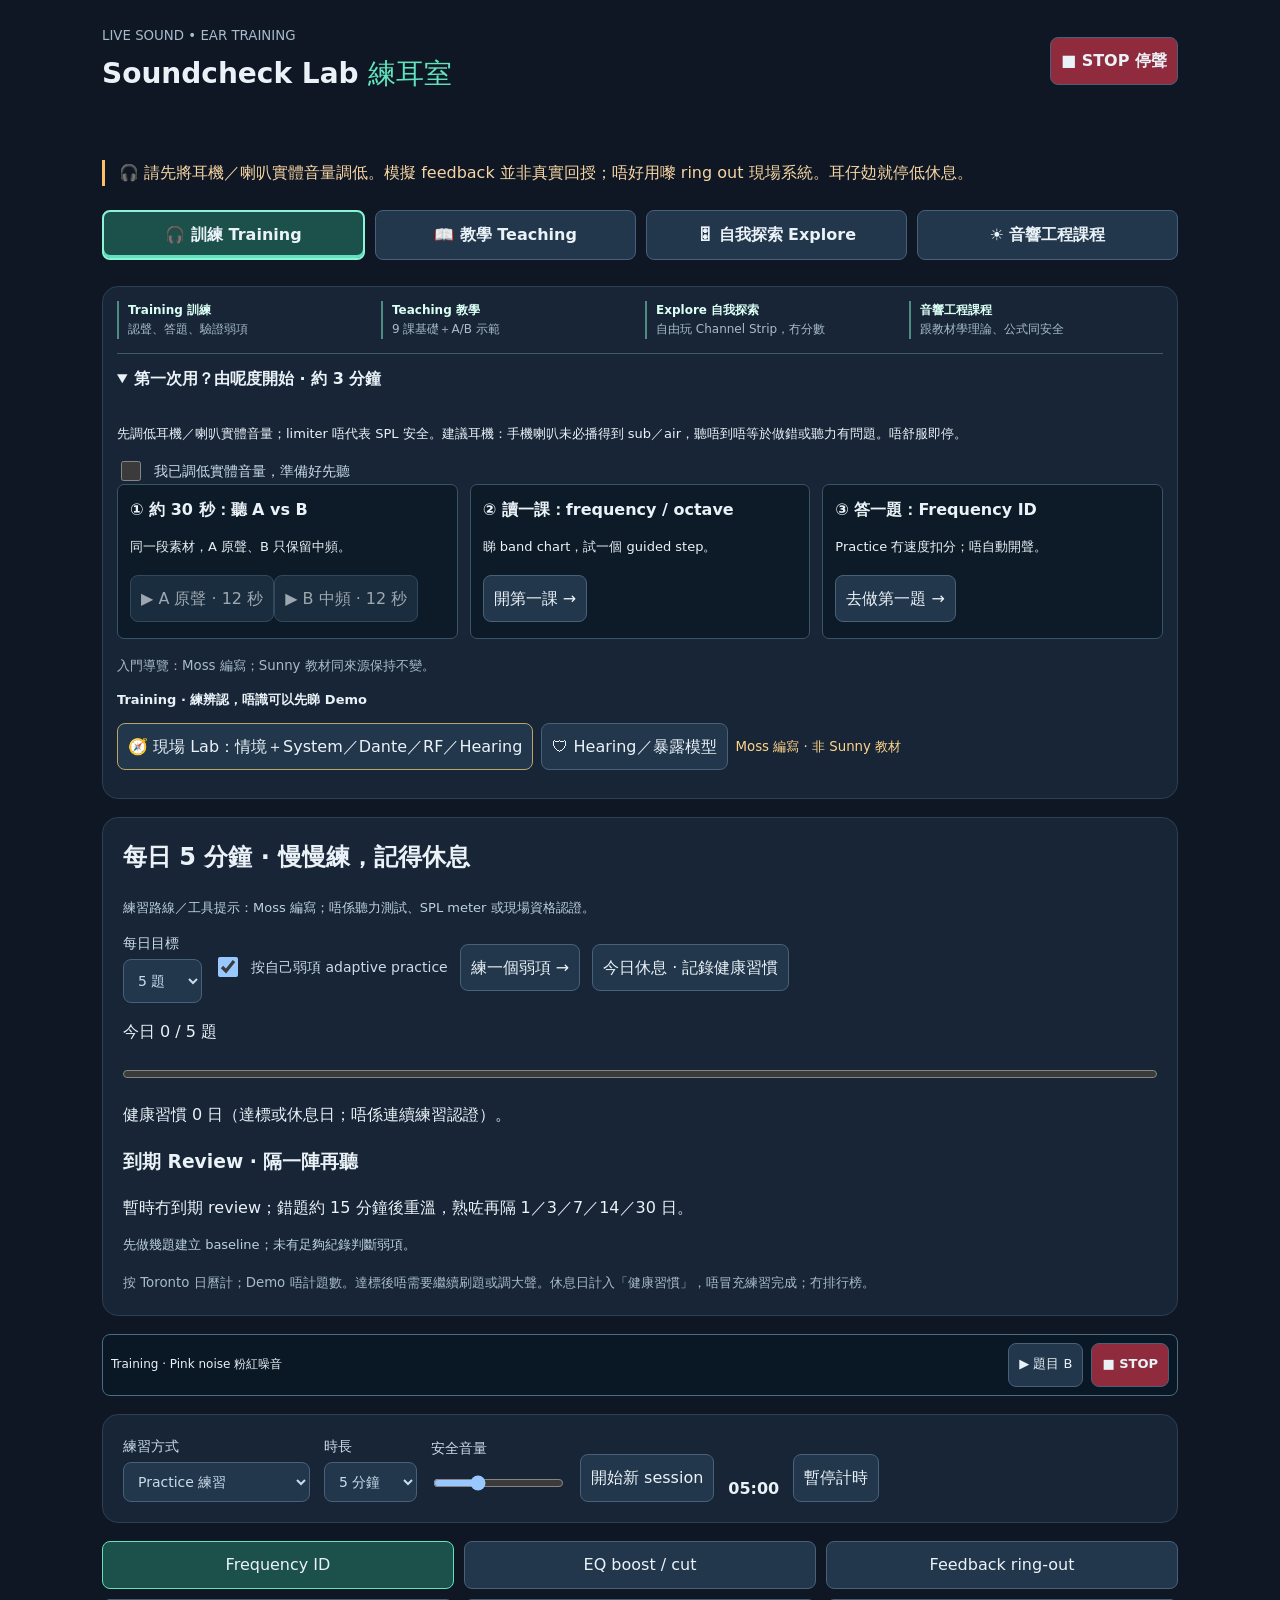
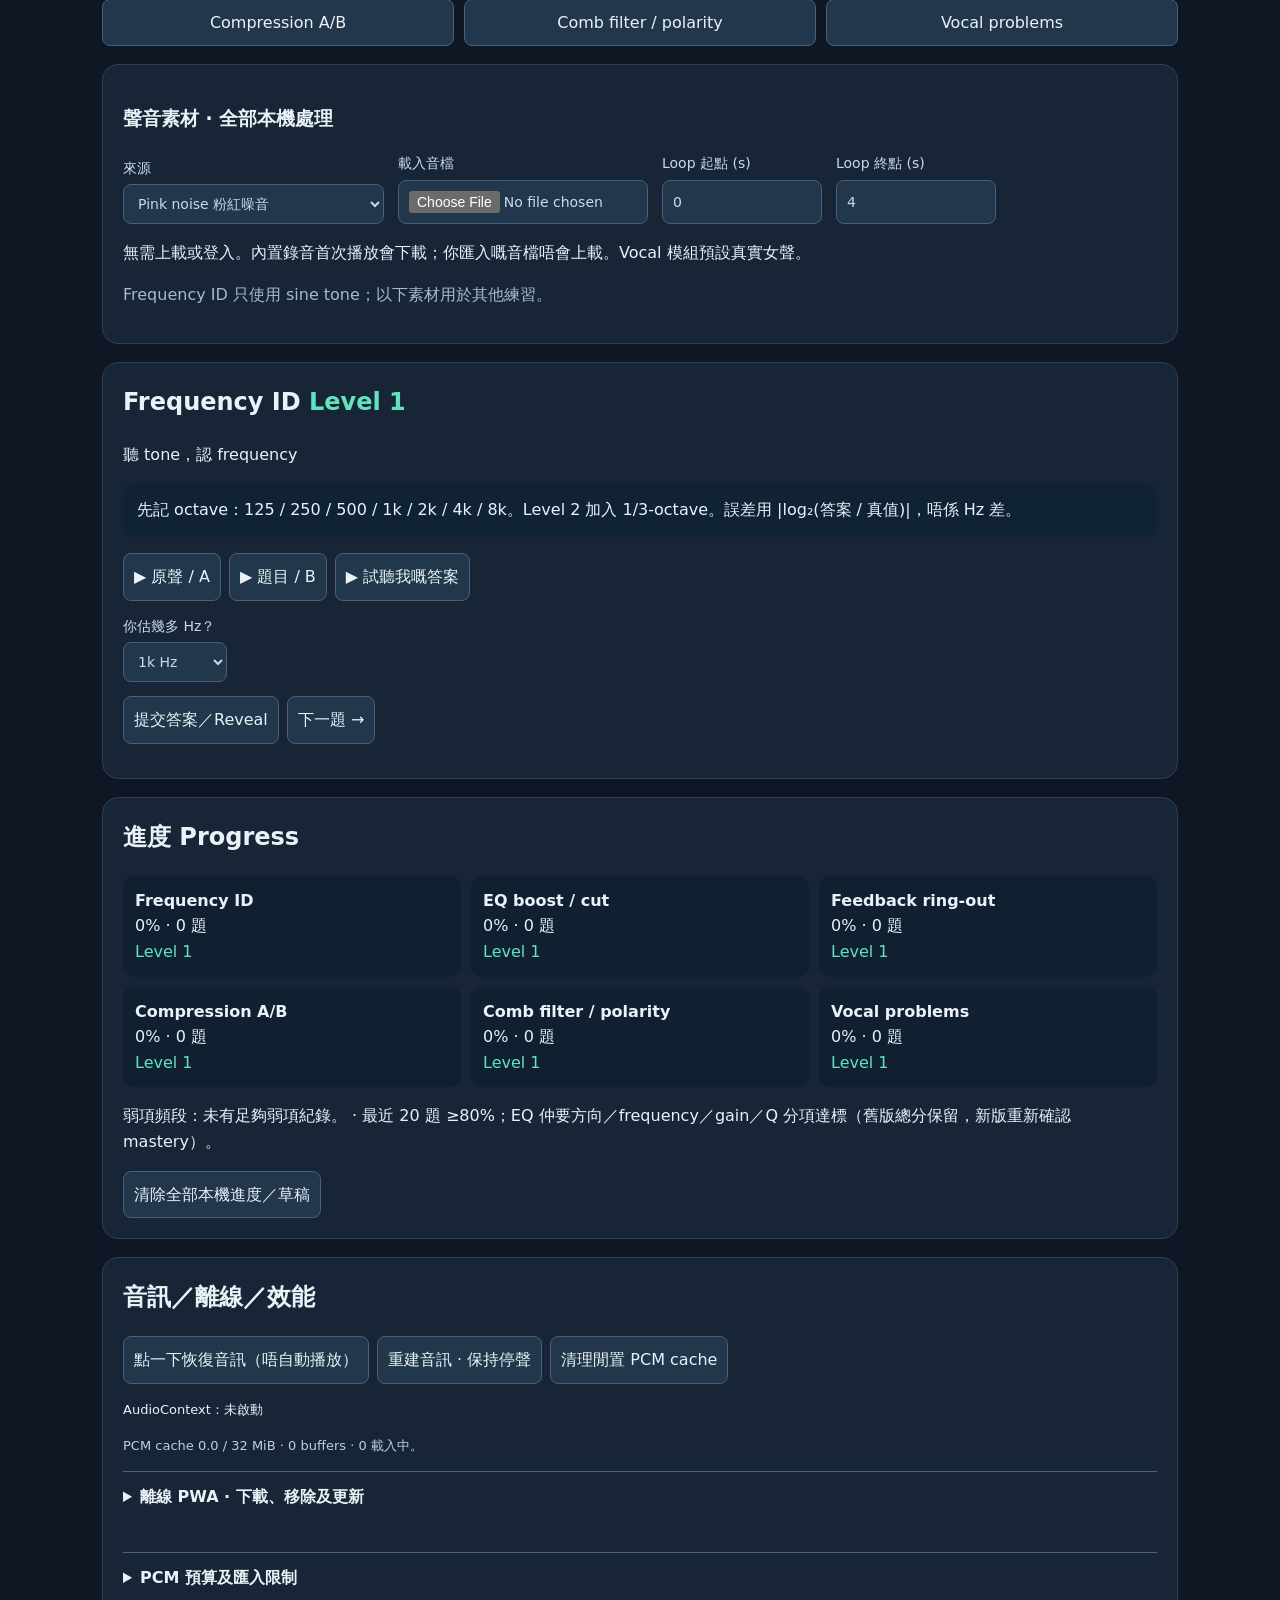
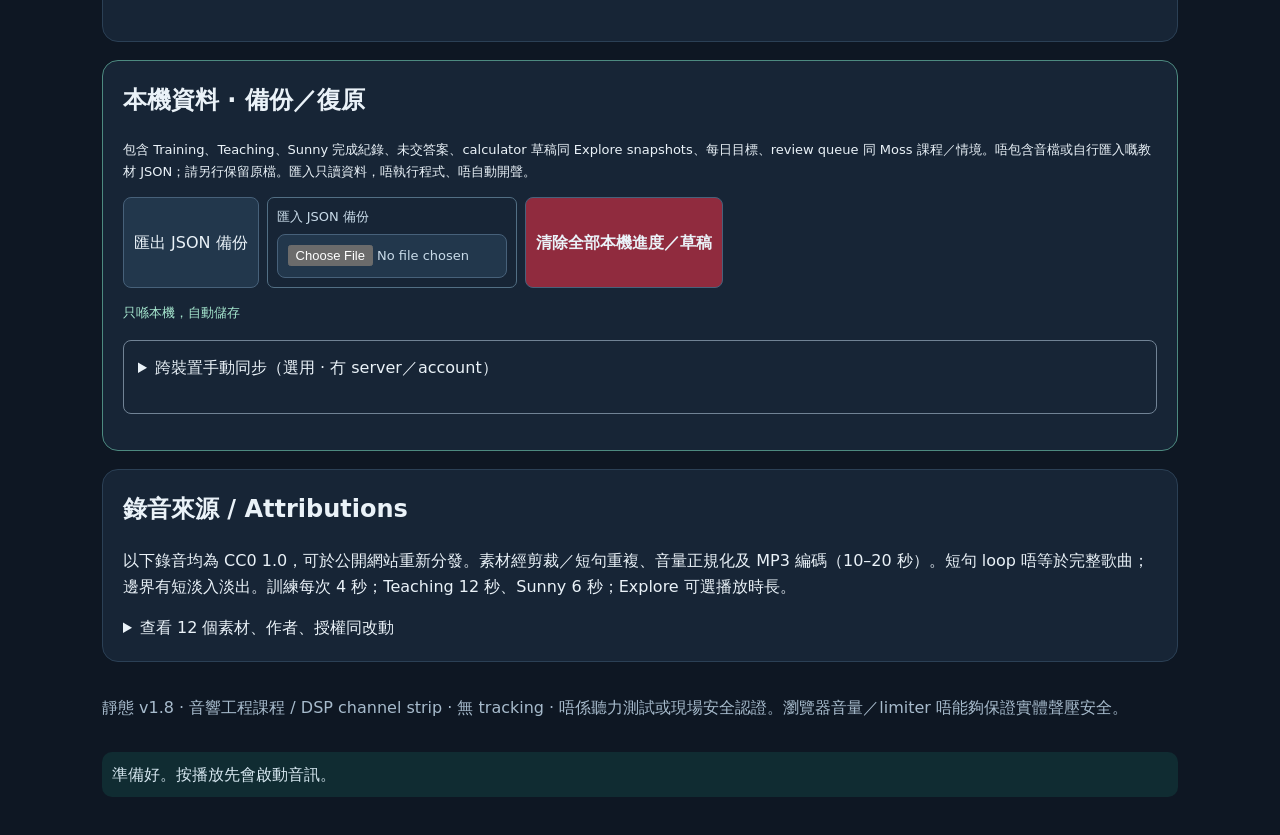
==== commit f2838f5f: "Rename course tab" ====
--- a/index.html
+++ b/index.html
@@ -1 +1 @@
-<!doctype html><html lang="zh-Hant"><meta charset="utf-8"><meta name="viewport" content="width=device-width,initial-scale=1"><title>Soundcheck Lab · Live Sound 練耳</title><link rel="stylesheet" href="style.css?v=1.8"><meta name="theme-color" content="#0e1723"><link rel="manifest" href="manifest.webmanifest"><link rel="apple-touch-icon" href="icons/icon-180.png"><link rel="icon" href="favicon.svg" type="image/svg+xml"><body><a class="skip-link" href="#mainContent">跳到主要內容</a><header><div><small>LIVE SOUND • EAR TRAINING</small><h1>Soundcheck Lab <span>練耳室</span></h1></div><button id="stop" class="danger">■ STOP 停聲</button></header><main id="mainContent" tabindex="-1"><p class="safety">🎧 請先將耳機／喇叭實體音量調低。模擬 feedback 並非真實回授；唔好用嚟 ring out 現場系統。耳仔攰就停低休息。</p><div class="app-view-tabs" role="group" aria-label="App mode"><button id="trainTab" aria-pressed="true">🎧 訓練 Training</button><button id="teachTab" aria-pressed="false">📖 教學 Teaching</button><button id="exploreTab" aria-pressed="false">🎛 自我探索 Explore</button><button id="sunnyTab" aria-pressed="false">☀ Sunny 課程</button></div><section id="sunnyRoot" aria-label="Sunny live sound course"></section><section id="exploreRoot" aria-label="Free exploration channel strip"></section><section id="teachingRoot" aria-label="Teaching course"></section><div id="trainingRoot"><section class="toolbar"><label>練習方式<select id="mode"><option value="learn">Demo 示範（唔計分）</option><option value="practice" selected>Practice 練習</option><option value="challenge">Challenge 挑戰</option></select></label><label>時長<select id="duration"><option value="5">5 分鐘</option><option value="10">10 分鐘</option></select></label><label>安全音量 <input id="volume" type="range" min="0" max="0.22" step="0.005" value="0.07"></label><button id="session">開始新 session</button><strong id="clock">05:00</strong></section><nav id="modules"></nav><section class="source"><h3>聲音素材 · 全部本機處理</h3><div class="row"><label>來源<select id="source"><option value="pink">Pink noise 粉紅噪音</option><option value="vocal">合成 Vocal-ish</option><option value="drums">合成 Drum-ish</option><option value="file" disabled>自己嘅音檔</option></select></label><label class="upload">載入音檔<input type="file" id="file" accept="audio/*"></label><label>Loop 起點 (s)<input id="loopStart" type="number" min="0" step="0.1" value="0"></label><label>Loop 終點 (s)<input id="loopEnd" type="number" min="0.1" step="0.1" value="4"></label></div><p id="fileInfo">無需上載或登入。內置錄音首次播放會下載；你匯入嘅音檔唔會上載。Vocal 模組預設真實女聲。</p><p id="sampleInfo"></p></section><section id="exercise"></section><section id="trainingProgress"><h2>進度 Progress</h2><div id="progress" class="stats"></div><p id="weak"></p><button id="reset">清除本機進度</button></section></div><section id="attributions"><h2>錄音來源 / Attributions</h2><p>以下錄音均為 CC0 1.0，可於公開網站重新分發。素材經剪裁／短句重複、音量正規化及 MP3 編碼（10–20 秒）。短句 loop 唔等於完整歌曲；邊界有短淡入淡出。訓練每次 4 秒；Teaching 12 秒、Sunny 6 秒；Explore 可選播放時長。</p><details><summary>查看 12 個素材、作者、授權同改動</summary><ul><li><b>女聲 · Singing notes</b> · <code>samples/female-sung.mp3</code><br>owstu · <a href="https://freesound.org/people/owstu/sounds/508814/" target="_blank" rel="noopener">Source</a> · <a href="https://creativecommons.org/publicdomain/zero/1.0/" target="_blank" rel="noopener">CC0 1.0</a><br><small>Short improvised notes, repeated. Trimmed/repeated, loudness normalized to -23 LUFS target, peak ceiling -3 dBTP, edge fades, 44.1 kHz MP3 128 kbps.</small></li><li><b>男聲 · Sung Ooh (processed)</b> · <code>samples/male-sung.mp3</code><br>Hajisounds · <a href="https://freesound.org/people/Hajisounds/sounds/679210/" target="_blank" rel="noopener">Source</a> · <a href="https://creativecommons.org/publicdomain/zero/1.0/" target="_blank" rel="noopener">CC0 1.0</a><br><small>Processed sung F note: autotune, phasing and reverb; repeated. Not a dry vocal. Trimmed/repeated, loudness normalized to -23 LUFS target, peak ceiling -3 dBTP, edge fades, 44.1 kHz MP3 128 kbps.</small></li><li><b>女聲 · Spoken phrase</b> · <code>samples/female-spoken.mp3</code><br>pyro13djt · <a href="https://freesound.org/people/pyro13djt/sounds/367425/" target="_blank" rel="noopener">Source</a> · <a href="https://creativecommons.org/publicdomain/zero/1.0/" target="_blank" rel="noopener">CC0 1.0</a><br><small>Welcome to Lazare Edits; phrase with pauses. Trimmed/repeated, loudness normalized to -23 LUFS target, peak ceiling -3 dBTP, edge fades, 44.1 kHz MP3 128 kbps.</small></li><li><b>男聲 · Spoken phrase</b> · <code>samples/male-spoken.mp3</code><br>germanio · <a href="https://freesound.org/people/germanio/sounds/369908/" target="_blank" rel="noopener">Source</a> · <a href="https://creativecommons.org/publicdomain/zero/1.0/" target="_blank" rel="noopener">CC0 1.0</a><br><small>Audio signal processing for music applications; repeated. Trimmed/repeated, loudness normalized to -23 LUFS target, peak ceiling -3 dBTP, edge fades, 44.1 kHz MP3 128 kbps.</small></li><li><b>Kick · Acoustic one-shot loop</b> · <code>samples/kick.mp3</code><br>Sound_Bar_KK · <a href="https://freesound.org/people/Sound_Bar_KK/sounds/685865/" target="_blank" rel="noopener">Source</a> · <a href="https://creativecommons.org/publicdomain/zero/1.0/" target="_blank" rel="noopener">CC0 1.0</a><br><small>Acoustic kick one-shot repeated with a 0.75 s beat interval. Trimmed/repeated, loudness normalized to -23 LUFS target, peak ceiling -3 dBTP, edge fades, 44.1 kHz MP3 128 kbps.</small></li><li><b>Snare · DW acoustic loop</b> · <code>samples/snare.mp3</code><br>KEVOY · <a href="https://freesound.org/people/KEVOY/sounds/82249/" target="_blank" rel="noopener">Source</a> · <a href="https://creativecommons.org/publicdomain/zero/1.0/" target="_blank" rel="noopener">CC0 1.0</a><br><small>DW custom shop snare one-shot repeated with a 0.75 s beat interval. Trimmed/repeated, loudness normalized to -23 LUFS target, peak ceiling -3 dBTP, edge fades, 44.1 kHz MP3 128 kbps.</small></li><li><b>Drum kit · 106 BPM</b> · <code>samples/drum-kit.mp3</code><br>esares · <a href="https://freesound.org/people/esares/sounds/431874/" target="_blank" rel="noopener">Source</a> · <a href="https://creativecommons.org/publicdomain/zero/1.0/" target="_blank" rel="noopener">CC0 1.0</a><br><small>Acoustic drums performed by Pedro Galindo. Trimmed/repeated, loudness normalized to -23 LUFS target, peak ceiling -3 dBTP, edge fades, 44.1 kHz MP3 128 kbps.</small></li><li><b>Bass · 110 BPM</b> · <code>samples/bass.mp3</code><br>josefpres · <a href="https://freesound.org/people/josefpres/sounds/483131/" target="_blank" rel="noopener">Source</a> · <a href="https://creativecommons.org/publicdomain/zero/1.0/" target="_blank" rel="noopener">CC0 1.0</a><br><small>Electric bass guitar phrase repeated. Trimmed/repeated, loudness normalized to -23 LUFS target, peak ceiling -3 dBTP, edge fades, 44.1 kHz MP3 128 kbps.</small></li><li><b>Acoustic guitar · E major</b> · <code>samples/acoustic-guitar.mp3</code><br>deadrobotmusic · <a href="https://freesound.org/people/deadrobotmusic/sounds/628766/" target="_blank" rel="noopener">Source</a> · <a href="https://creativecommons.org/publicdomain/zero/1.0/" target="_blank" rel="noopener">CC0 1.0</a><br><small>Strummed loop at 155 BPM. Trimmed/repeated, loudness normalized to -23 LUFS target, peak ceiling -3 dBTP, edge fades, 44.1 kHz MP3 128 kbps.</small></li><li><b>Electric guitar · Dry DI</b> · <code>samples/electric-guitar.mp3</code><br>loudernoises · <a href="https://freesound.org/people/loudernoises/sounds/453384/" target="_blank" rel="noopener">Source</a> · <a href="https://creativecommons.org/publicdomain/zero/1.0/" target="_blank" rel="noopener">CC0 1.0</a><br><small>Gibson Les Paul Junior DI; strumming and arpeggiation. No effects. Trimmed/repeated, loudness normalized to -23 LUFS target, peak ceiling -3 dBTP, edge fades, 44.1 kHz MP3 128 kbps.</small></li><li><b>Piano · Improvisation</b> · <code>samples/piano.mp3</code><br>amandajbono · <a href="https://freesound.org/people/amandajbono/sounds/146165/" target="_blank" rel="noopener">Source</a> · <a href="https://creativecommons.org/publicdomain/zero/1.0/" target="_blank" rel="noopener">CC0 1.0</a><br><small>Improvised acoustic piano excerpt. Trimmed/repeated, loudness normalized to -23 LUFS target, peak ceiling -3 dBTP, edge fades, 44.1 kHz MP3 128 kbps.</small></li><li><b>Full mix · Share for Free</b> · <code>samples/full-mix.mp3</code><br>German OER Community (Jointly), 2017 · <a href="https://jointly.info/oer-song/" target="_blank" rel="noopener">Source</a> · <a href="https://creativecommons.org/publicdomain/zero/1.0/" target="_blank" rel="noopener">CC0 1.0</a><br><small>30–50 s excerpt of Share for Free; vocals and band. Credits: Annett Zobel, Britta Radig, Christian Rotzoll, Jan Rieger, Lia Orr, Matthias Hupfer, Petra Amasreiter, Philipp von Böselager, Stephan Clemenz, Steffen Hippeli, Tobias Westphal, Torsten Simon. Excerpt, normalized -23 LUFS target / -3 dBTP, fades, MP3 128 kbps.</small></li></ul></details></section><footer>靜態 v1.8 · Sunny 課程 / DSP channel strip · 無 tracking · 唔係聽力測試或現場安全認證。瀏覽器音量／limiter 唔能夠保證實體聲壓安全。</footer><p id="status" role="status" aria-live="polite">準備好。按播放先會啟動音訊。</p></main><script src="modules/events.js?v=1.8"></script><script src="modules/synthesis-core.js?v=1.8"></script><script src="modules/audio-resources.js?v=1.8"></script><script src="modules/audio-lifecycle.js?v=1.8"></script><script src="modules/offline-render.js?v=1.8"></script><script src="modules/visuals.js?v=1.8"></script><script src="samples.js?v=1.8"></script><script src="dsp-core.js?v=1.8"></script><script src="dsp-engine.js?v=1.8"></script><script src="dsp.js?v=1.8"></script><script src="training-logic.js?v=1.8"></script><script src="app.js?v=1.8"></script><script src="lessons.js?v=1.8"></script><script src="teaching.js?v=1.8"></script><script src="explore.js?v=1.8"></script><script src="sunny-calculators.js?v=1.8"></script><script src="sunny-diagrams.js?v=1.8"></script><script src="sunny-audio.js?v=1.8"></script><script src="sunny.js?v=1.8"></script><script src="modules/learning.js?v=1.8"></script><script src="modules/moss-model.js?v=1.8"></script><script src="modules/progress-store.js?v=1.8"></script><script src="modules/app-ui.js?v=1.8"></script><script src="modules/offline.js?v=1.8"></script><script src="modules/batch2-ui.js?v=1.8"></script><script src="modules/moss-course.js?v=1.8"></script><script src="modules/progress-sync.js?v=1.8"></script></body></html>
+<!doctype html><html lang="zh-Hant"><meta charset="utf-8"><meta name="viewport" content="width=device-width,initial-scale=1"><title>Soundcheck Lab · Live Sound 練耳</title><link rel="stylesheet" href="style.css?v=1.8"><meta name="theme-color" content="#0e1723"><link rel="manifest" href="manifest.webmanifest"><link rel="apple-touch-icon" href="icons/icon-180.png"><link rel="icon" href="favicon.svg" type="image/svg+xml"><body><a class="skip-link" href="#mainContent">跳到主要內容</a><header><div><small>LIVE SOUND • EAR TRAINING</small><h1>Soundcheck Lab <span>練耳室</span></h1></div><button id="stop" class="danger">■ STOP 停聲</button></header><main id="mainContent" tabindex="-1"><p class="safety">🎧 請先將耳機／喇叭實體音量調低。模擬 feedback 並非真實回授；唔好用嚟 ring out 現場系統。耳仔攰就停低休息。</p><div class="app-view-tabs" role="group" aria-label="App mode"><button id="trainTab" aria-pressed="true">🎧 訓練 Training</button><button id="teachTab" aria-pressed="false">📖 教學 Teaching</button><button id="exploreTab" aria-pressed="false">🎛 自我探索 Explore</button><button id="sunnyTab" aria-pressed="false">☀ 音響工程課程</button></div><section id="sunnyRoot" aria-label="Audio engineering course"></section><section id="exploreRoot" aria-label="Free exploration channel strip"></section><section id="teachingRoot" aria-label="Teaching course"></section><div id="trainingRoot"><section class="toolbar"><label>練習方式<select id="mode"><option value="learn">Demo 示範（唔計分）</option><option value="practice" selected>Practice 練習</option><option value="challenge">Challenge 挑戰</option></select></label><label>時長<select id="duration"><option value="5">5 分鐘</option><option value="10">10 分鐘</option></select></label><label>安全音量 <input id="volume" type="range" min="0" max="0.22" step="0.005" value="0.07"></label><button id="session">開始新 session</button><strong id="clock">05:00</strong></section><nav id="modules"></nav><section class="source"><h3>聲音素材 · 全部本機處理</h3><div class="row"><label>來源<select id="source"><option value="pink">Pink noise 粉紅噪音</option><option value="vocal">合成 Vocal-ish</option><option value="drums">合成 Drum-ish</option><option value="file" disabled>自己嘅音檔</option></select></label><label class="upload">載入音檔<input type="file" id="file" accept="audio/*"></label><label>Loop 起點 (s)<input id="loopStart" type="number" min="0" step="0.1" value="0"></label><label>Loop 終點 (s)<input id="loopEnd" type="number" min="0.1" step="0.1" value="4"></label></div><p id="fileInfo">無需上載或登入。內置錄音首次播放會下載；你匯入嘅音檔唔會上載。Vocal 模組預設真實女聲。</p><p id="sampleInfo"></p></section><section id="exercise"></section><section id="trainingProgress"><h2>進度 Progress</h2><div id="progress" class="stats"></div><p id="weak"></p><button id="reset">清除本機進度</button></section></div><section id="attributions"><h2>錄音來源 / Attributions</h2><p>以下錄音均為 CC0 1.0，可於公開網站重新分發。素材經剪裁／短句重複、音量正規化及 MP3 編碼（10–20 秒）。短句 loop 唔等於完整歌曲；邊界有短淡入淡出。訓練每次 4 秒；Teaching 12 秒、Sunny 6 秒；Explore 可選播放時長。</p><details><summary>查看 12 個素材、作者、授權同改動</summary><ul><li><b>女聲 · Singing notes</b> · <code>samples/female-sung.mp3</code><br>owstu · <a href="https://freesound.org/people/owstu/sounds/508814/" target="_blank" rel="noopener">Source</a> · <a href="https://creativecommons.org/publicdomain/zero/1.0/" target="_blank" rel="noopener">CC0 1.0</a><br><small>Short improvised notes, repeated. Trimmed/repeated, loudness normalized to -23 LUFS target, peak ceiling -3 dBTP, edge fades, 44.1 kHz MP3 128 kbps.</small></li><li><b>男聲 · Sung Ooh (processed)</b> · <code>samples/male-sung.mp3</code><br>Hajisounds · <a href="https://freesound.org/people/Hajisounds/sounds/679210/" target="_blank" rel="noopener">Source</a> · <a href="https://creativecommons.org/publicdomain/zero/1.0/" target="_blank" rel="noopener">CC0 1.0</a><br><small>Processed sung F note: autotune, phasing and reverb; repeated. Not a dry vocal. Trimmed/repeated, loudness normalized to -23 LUFS target, peak ceiling -3 dBTP, edge fades, 44.1 kHz MP3 128 kbps.</small></li><li><b>女聲 · Spoken phrase</b> · <code>samples/female-spoken.mp3</code><br>pyro13djt · <a href="https://freesound.org/people/pyro13djt/sounds/367425/" target="_blank" rel="noopener">Source</a> · <a href="https://creativecommons.org/publicdomain/zero/1.0/" target="_blank" rel="noopener">CC0 1.0</a><br><small>Welcome to Lazare Edits; phrase with pauses. Trimmed/repeated, loudness normalized to -23 LUFS target, peak ceiling -3 dBTP, edge fades, 44.1 kHz MP3 128 kbps.</small></li><li><b>男聲 · Spoken phrase</b> · <code>samples/male-spoken.mp3</code><br>germanio · <a href="https://freesound.org/people/germanio/sounds/369908/" target="_blank" rel="noopener">Source</a> · <a href="https://creativecommons.org/publicdomain/zero/1.0/" target="_blank" rel="noopener">CC0 1.0</a><br><small>Audio signal processing for music applications; repeated. Trimmed/repeated, loudness normalized to -23 LUFS target, peak ceiling -3 dBTP, edge fades, 44.1 kHz MP3 128 kbps.</small></li><li><b>Kick · Acoustic one-shot loop</b> · <code>samples/kick.mp3</code><br>Sound_Bar_KK · <a href="https://freesound.org/people/Sound_Bar_KK/sounds/685865/" target="_blank" rel="noopener">Source</a> · <a href="https://creativecommons.org/publicdomain/zero/1.0/" target="_blank" rel="noopener">CC0 1.0</a><br><small>Acoustic kick one-shot repeated with a 0.75 s beat interval. Trimmed/repeated, loudness normalized to -23 LUFS target, peak ceiling -3 dBTP, edge fades, 44.1 kHz MP3 128 kbps.</small></li><li><b>Snare · DW acoustic loop</b> · <code>samples/snare.mp3</code><br>KEVOY · <a href="https://freesound.org/people/KEVOY/sounds/82249/" target="_blank" rel="noopener">Source</a> · <a href="https://creativecommons.org/publicdomain/zero/1.0/" target="_blank" rel="noopener">CC0 1.0</a><br><small>DW custom shop snare one-shot repeated with a 0.75 s beat interval. Trimmed/repeated, loudness normalized to -23 LUFS target, peak ceiling -3 dBTP, edge fades, 44.1 kHz MP3 128 kbps.</small></li><li><b>Drum kit · 106 BPM</b> · <code>samples/drum-kit.mp3</code><br>esares · <a href="https://freesound.org/people/esares/sounds/431874/" target="_blank" rel="noopener">Source</a> · <a href="https://creativecommons.org/publicdomain/zero/1.0/" target="_blank" rel="noopener">CC0 1.0</a><br><small>Acoustic drums performed by Pedro Galindo. Trimmed/repeated, loudness normalized to -23 LUFS target, peak ceiling -3 dBTP, edge fades, 44.1 kHz MP3 128 kbps.</small></li><li><b>Bass · 110 BPM</b> · <code>samples/bass.mp3</code><br>josefpres · <a href="https://freesound.org/people/josefpres/sounds/483131/" target="_blank" rel="noopener">Source</a> · <a href="https://creativecommons.org/publicdomain/zero/1.0/" target="_blank" rel="noopener">CC0 1.0</a><br><small>Electric bass guitar phrase repeated. Trimmed/repeated, loudness normalized to -23 LUFS target, peak ceiling -3 dBTP, edge fades, 44.1 kHz MP3 128 kbps.</small></li><li><b>Acoustic guitar · E major</b> · <code>samples/acoustic-guitar.mp3</code><br>deadrobotmusic · <a href="https://freesound.org/people/deadrobotmusic/sounds/628766/" target="_blank" rel="noopener">Source</a> · <a href="https://creativecommons.org/publicdomain/zero/1.0/" target="_blank" rel="noopener">CC0 1.0</a><br><small>Strummed loop at 155 BPM. Trimmed/repeated, loudness normalized to -23 LUFS target, peak ceiling -3 dBTP, edge fades, 44.1 kHz MP3 128 kbps.</small></li><li><b>Electric guitar · Dry DI</b> · <code>samples/electric-guitar.mp3</code><br>loudernoises · <a href="https://freesound.org/people/loudernoises/sounds/453384/" target="_blank" rel="noopener">Source</a> · <a href="https://creativecommons.org/publicdomain/zero/1.0/" target="_blank" rel="noopener">CC0 1.0</a><br><small>Gibson Les Paul Junior DI; strumming and arpeggiation. No effects. Trimmed/repeated, loudness normalized to -23 LUFS target, peak ceiling -3 dBTP, edge fades, 44.1 kHz MP3 128 kbps.</small></li><li><b>Piano · Improvisation</b> · <code>samples/piano.mp3</code><br>amandajbono · <a href="https://freesound.org/people/amandajbono/sounds/146165/" target="_blank" rel="noopener">Source</a> · <a href="https://creativecommons.org/publicdomain/zero/1.0/" target="_blank" rel="noopener">CC0 1.0</a><br><small>Improvised acoustic piano excerpt. Trimmed/repeated, loudness normalized to -23 LUFS target, peak ceiling -3 dBTP, edge fades, 44.1 kHz MP3 128 kbps.</small></li><li><b>Full mix · Share for Free</b> · <code>samples/full-mix.mp3</code><br>German OER Community (Jointly), 2017 · <a href="https://jointly.info/oer-song/" target="_blank" rel="noopener">Source</a> · <a href="https://creativecommons.org/publicdomain/zero/1.0/" target="_blank" rel="noopener">CC0 1.0</a><br><small>30–50 s excerpt of Share for Free; vocals and band. Credits: Annett Zobel, Britta Radig, Christian Rotzoll, Jan Rieger, Lia Orr, Matthias Hupfer, Petra Amasreiter, Philipp von Böselager, Stephan Clemenz, Steffen Hippeli, Tobias Westphal, Torsten Simon. Excerpt, normalized -23 LUFS target / -3 dBTP, fades, MP3 128 kbps.</small></li></ul></details></section><footer>靜態 v1.8 · 音響工程課程 / DSP channel strip · 無 tracking · 唔係聽力測試或現場安全認證。瀏覽器音量／limiter 唔能夠保證實體聲壓安全。</footer><p id="status" role="status" aria-live="polite">準備好。按播放先會啟動音訊。</p></main><script src="modules/events.js?v=1.8"></script><script src="modules/synthesis-core.js?v=1.8"></script><script src="modules/audio-resources.js?v=1.8"></script><script src="modules/audio-lifecycle.js?v=1.8"></script><script src="modules/offline-render.js?v=1.8"></script><script src="modules/visuals.js?v=1.8"></script><script src="samples.js?v=1.8"></script><script src="dsp-core.js?v=1.8"></script><script src="dsp-engine.js?v=1.8"></script><script src="dsp.js?v=1.8"></script><script src="training-logic.js?v=1.8"></script><script src="app.js?v=1.8"></script><script src="lessons.js?v=1.8"></script><script src="teaching.js?v=1.8"></script><script src="explore.js?v=1.8"></script><script src="sunny-calculators.js?v=1.8"></script><script src="sunny-diagrams.js?v=1.8"></script><script src="sunny-audio.js?v=1.8"></script><script src="sunny.js?v=1.8"></script><script src="modules/learning.js?v=1.8"></script><script src="modules/moss-model.js?v=1.8"></script><script src="modules/progress-store.js?v=1.8"></script><script src="modules/app-ui.js?v=1.8"></script><script src="modules/offline.js?v=1.8"></script><script src="modules/batch2-ui.js?v=1.8"></script><script src="modules/moss-course.js?v=1.8"></script><script src="modules/progress-sync.js?v=1.8"></script></body></html>
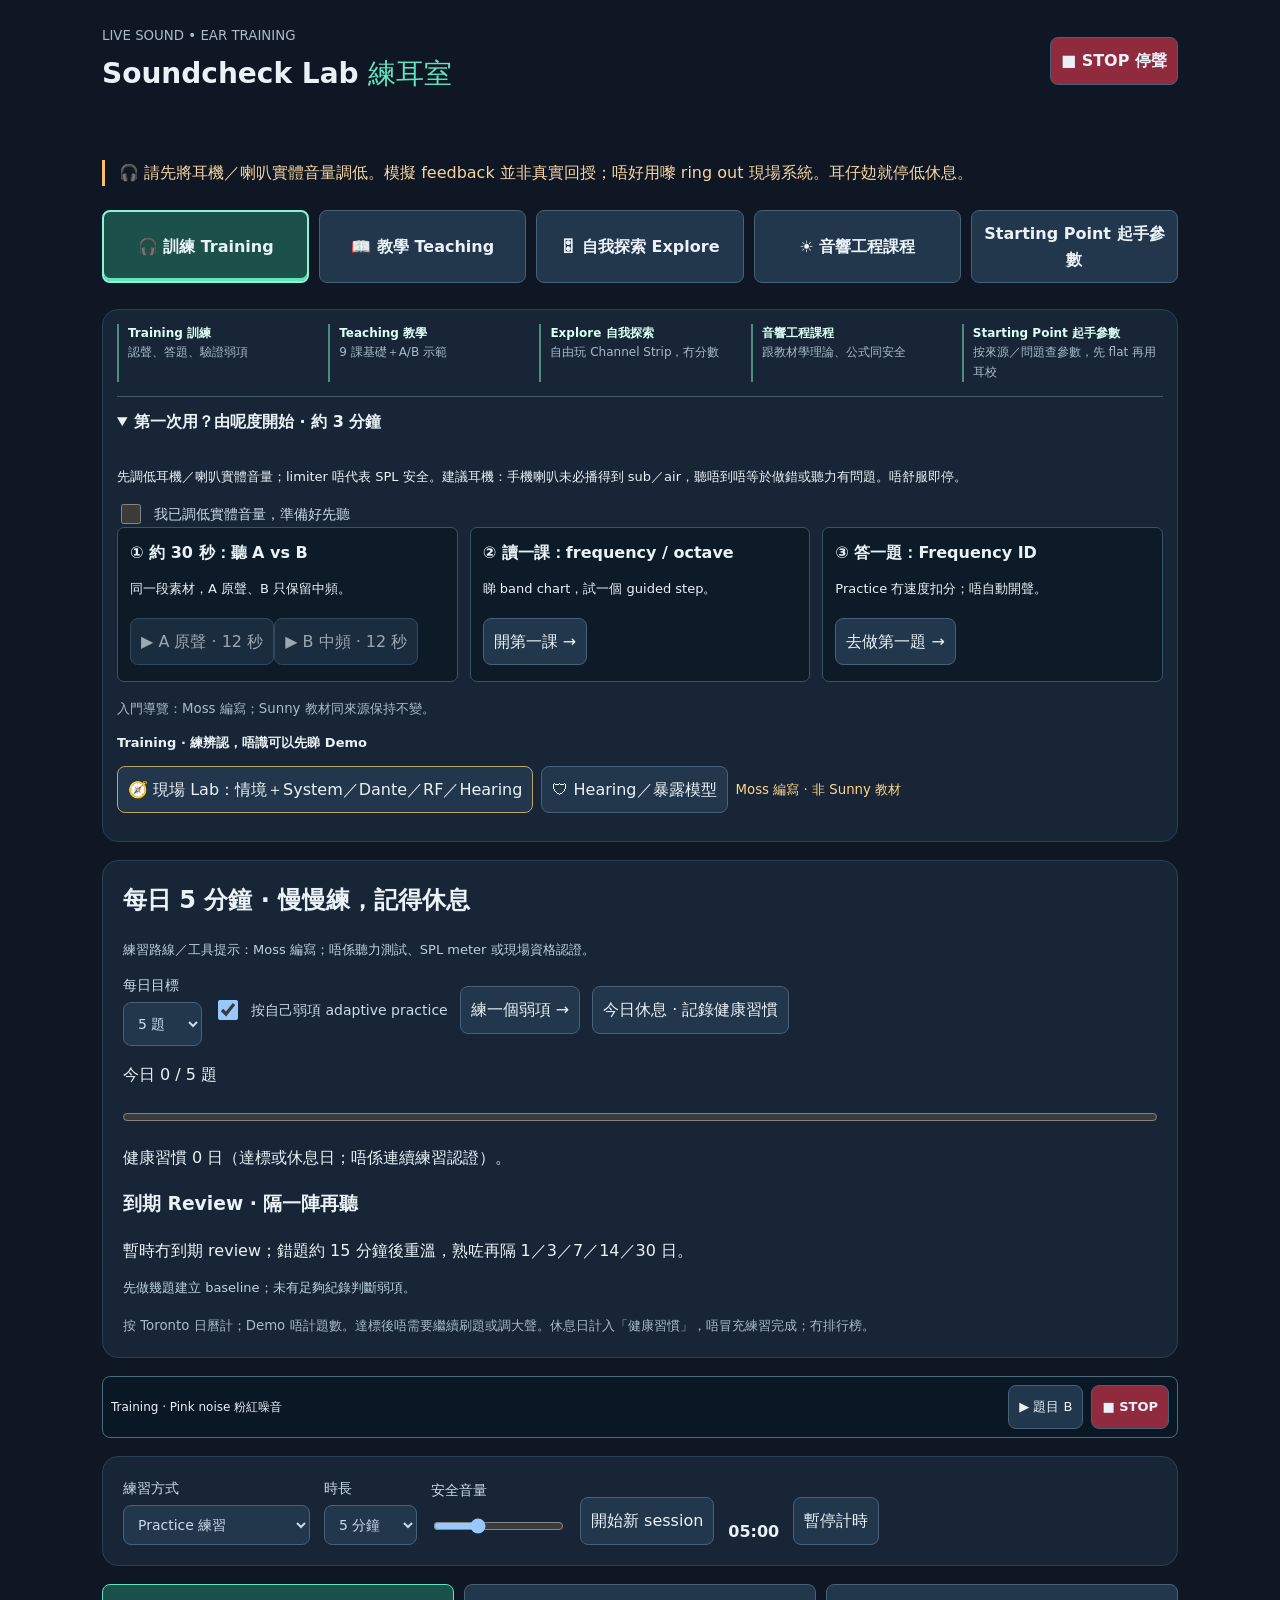
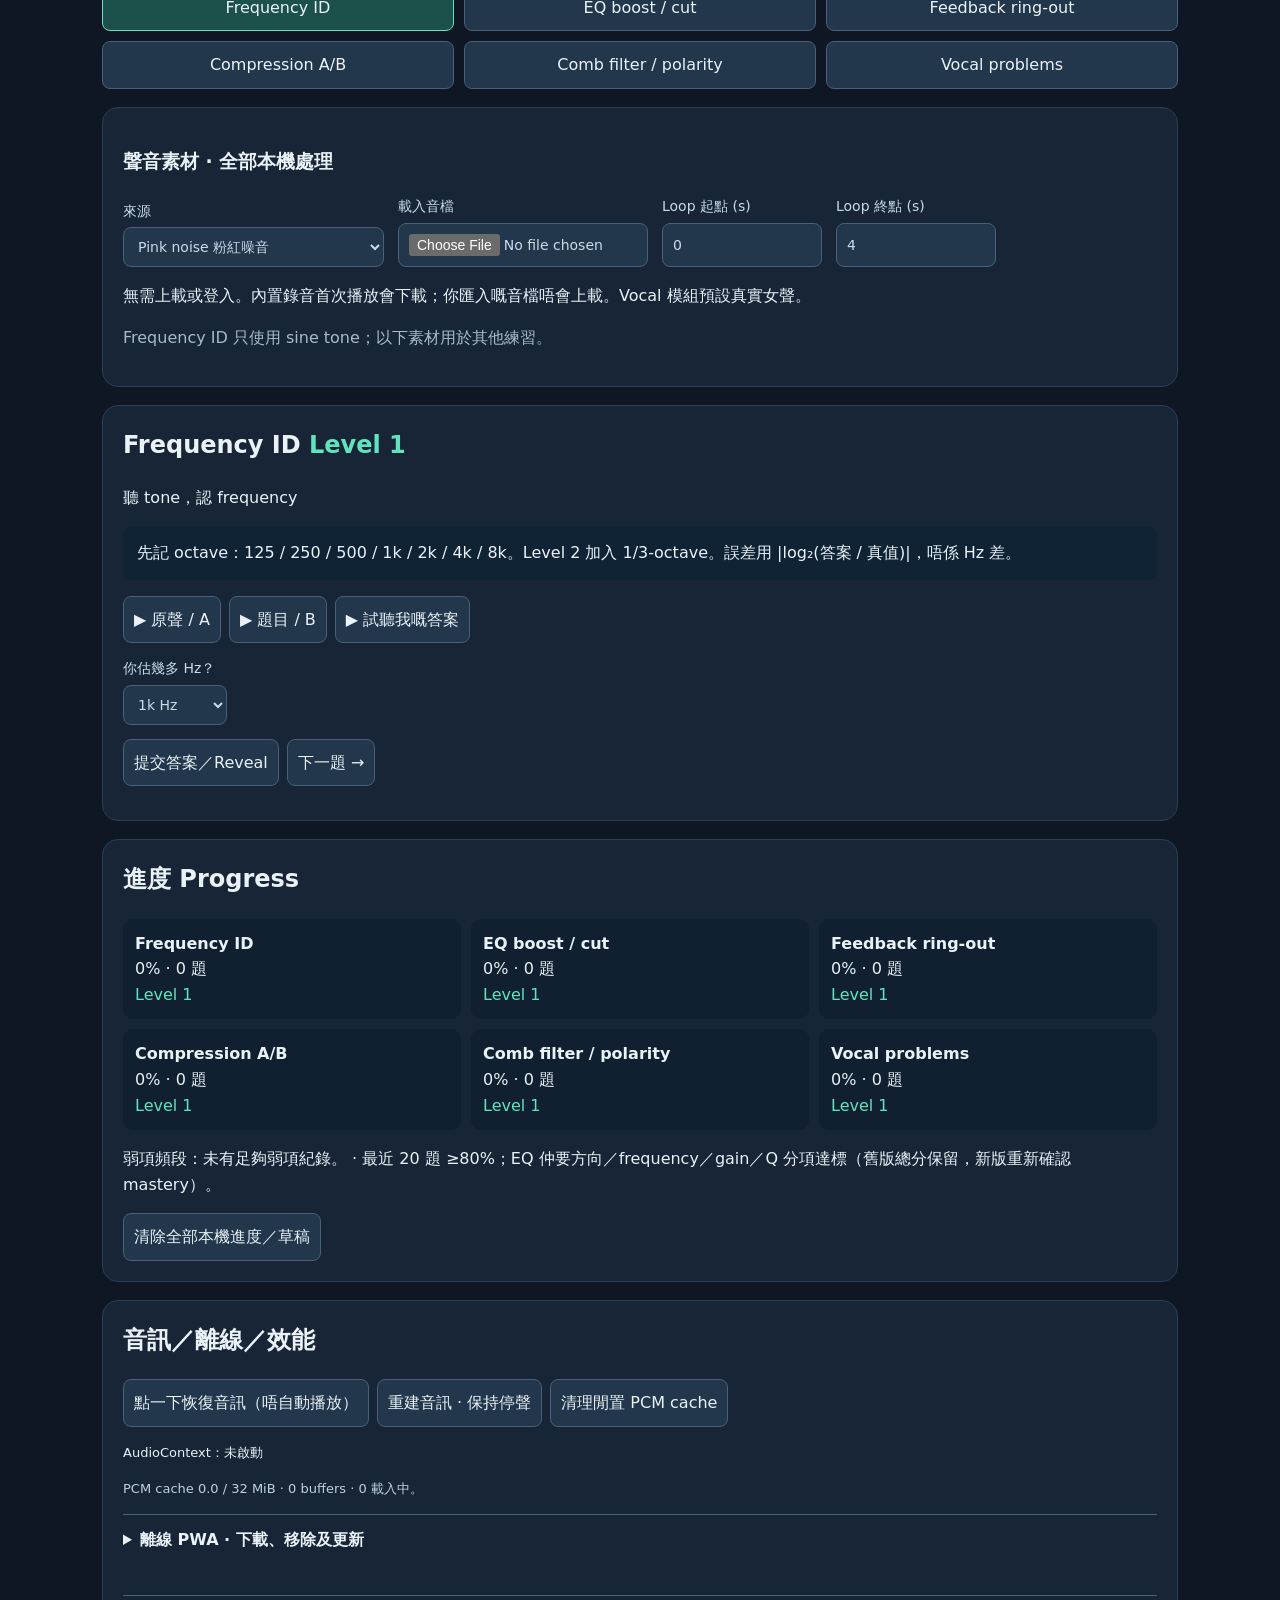
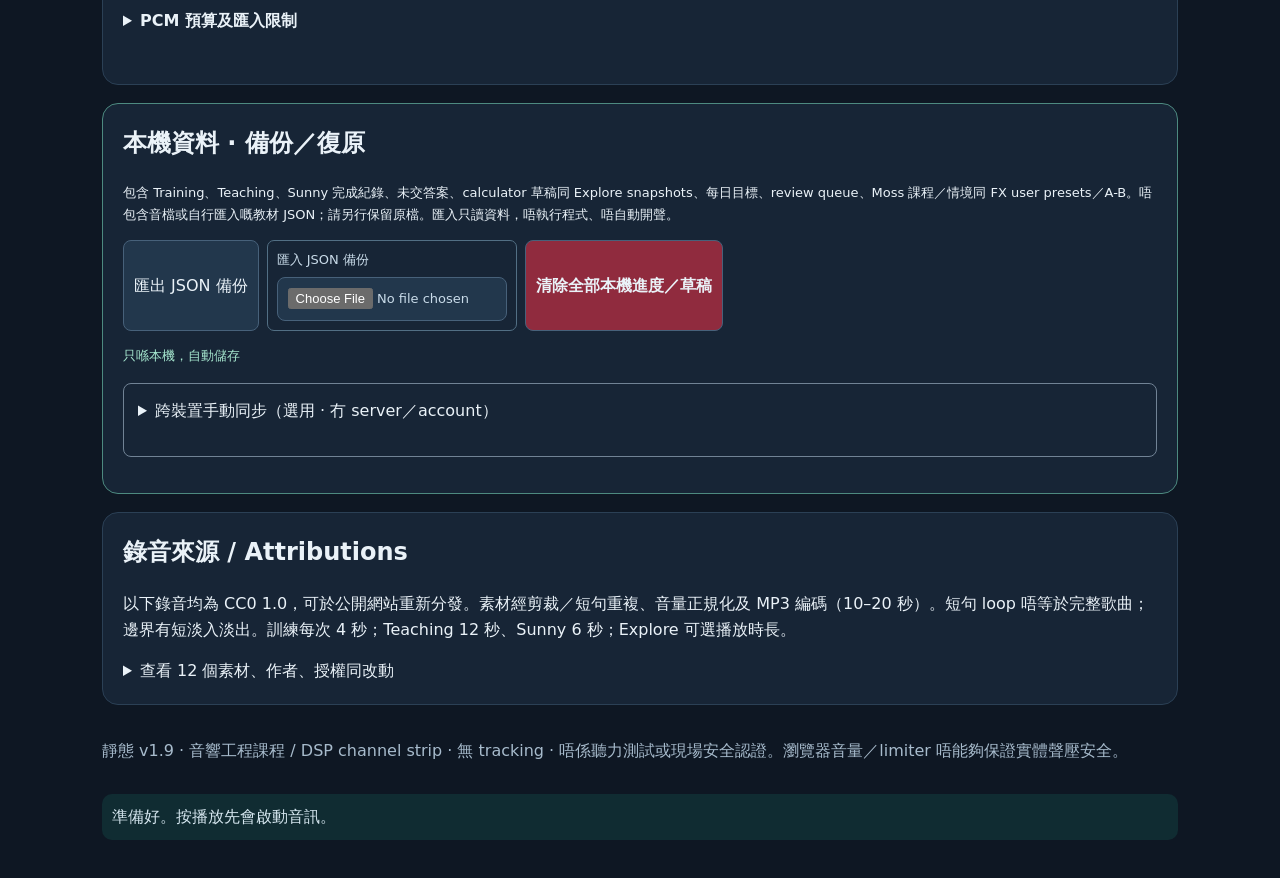
==== commit c60561ae: "v1.9 FX + starting points" ====
--- a/index.html
+++ b/index.html
@@ -1 +1 @@
-<!doctype html><html lang="zh-Hant"><meta charset="utf-8"><meta name="viewport" content="width=device-width,initial-scale=1"><title>Soundcheck Lab · Live Sound 練耳</title><link rel="stylesheet" href="style.css?v=1.8"><meta name="theme-color" content="#0e1723"><link rel="manifest" href="manifest.webmanifest"><link rel="apple-touch-icon" href="icons/icon-180.png"><link rel="icon" href="favicon.svg" type="image/svg+xml"><body><a class="skip-link" href="#mainContent">跳到主要內容</a><header><div><small>LIVE SOUND • EAR TRAINING</small><h1>Soundcheck Lab <span>練耳室</span></h1></div><button id="stop" class="danger">■ STOP 停聲</button></header><main id="mainContent" tabindex="-1"><p class="safety">🎧 請先將耳機／喇叭實體音量調低。模擬 feedback 並非真實回授；唔好用嚟 ring out 現場系統。耳仔攰就停低休息。</p><div class="app-view-tabs" role="group" aria-label="App mode"><button id="trainTab" aria-pressed="true">🎧 訓練 Training</button><button id="teachTab" aria-pressed="false">📖 教學 Teaching</button><button id="exploreTab" aria-pressed="false">🎛 自我探索 Explore</button><button id="sunnyTab" aria-pressed="false">☀ 音響工程課程</button></div><section id="sunnyRoot" aria-label="Audio engineering course"></section><section id="exploreRoot" aria-label="Free exploration channel strip"></section><section id="teachingRoot" aria-label="Teaching course"></section><div id="trainingRoot"><section class="toolbar"><label>練習方式<select id="mode"><option value="learn">Demo 示範（唔計分）</option><option value="practice" selected>Practice 練習</option><option value="challenge">Challenge 挑戰</option></select></label><label>時長<select id="duration"><option value="5">5 分鐘</option><option value="10">10 分鐘</option></select></label><label>安全音量 <input id="volume" type="range" min="0" max="0.22" step="0.005" value="0.07"></label><button id="session">開始新 session</button><strong id="clock">05:00</strong></section><nav id="modules"></nav><section class="source"><h3>聲音素材 · 全部本機處理</h3><div class="row"><label>來源<select id="source"><option value="pink">Pink noise 粉紅噪音</option><option value="vocal">合成 Vocal-ish</option><option value="drums">合成 Drum-ish</option><option value="file" disabled>自己嘅音檔</option></select></label><label class="upload">載入音檔<input type="file" id="file" accept="audio/*"></label><label>Loop 起點 (s)<input id="loopStart" type="number" min="0" step="0.1" value="0"></label><label>Loop 終點 (s)<input id="loopEnd" type="number" min="0.1" step="0.1" value="4"></label></div><p id="fileInfo">無需上載或登入。內置錄音首次播放會下載；你匯入嘅音檔唔會上載。Vocal 模組預設真實女聲。</p><p id="sampleInfo"></p></section><section id="exercise"></section><section id="trainingProgress"><h2>進度 Progress</h2><div id="progress" class="stats"></div><p id="weak"></p><button id="reset">清除本機進度</button></section></div><section id="attributions"><h2>錄音來源 / Attributions</h2><p>以下錄音均為 CC0 1.0，可於公開網站重新分發。素材經剪裁／短句重複、音量正規化及 MP3 編碼（10–20 秒）。短句 loop 唔等於完整歌曲；邊界有短淡入淡出。訓練每次 4 秒；Teaching 12 秒、Sunny 6 秒；Explore 可選播放時長。</p><details><summary>查看 12 個素材、作者、授權同改動</summary><ul><li><b>女聲 · Singing notes</b> · <code>samples/female-sung.mp3</code><br>owstu · <a href="https://freesound.org/people/owstu/sounds/508814/" target="_blank" rel="noopener">Source</a> · <a href="https://creativecommons.org/publicdomain/zero/1.0/" target="_blank" rel="noopener">CC0 1.0</a><br><small>Short improvised notes, repeated. Trimmed/repeated, loudness normalized to -23 LUFS target, peak ceiling -3 dBTP, edge fades, 44.1 kHz MP3 128 kbps.</small></li><li><b>男聲 · Sung Ooh (processed)</b> · <code>samples/male-sung.mp3</code><br>Hajisounds · <a href="https://freesound.org/people/Hajisounds/sounds/679210/" target="_blank" rel="noopener">Source</a> · <a href="https://creativecommons.org/publicdomain/zero/1.0/" target="_blank" rel="noopener">CC0 1.0</a><br><small>Processed sung F note: autotune, phasing and reverb; repeated. Not a dry vocal. Trimmed/repeated, loudness normalized to -23 LUFS target, peak ceiling -3 dBTP, edge fades, 44.1 kHz MP3 128 kbps.</small></li><li><b>女聲 · Spoken phrase</b> · <code>samples/female-spoken.mp3</code><br>pyro13djt · <a href="https://freesound.org/people/pyro13djt/sounds/367425/" target="_blank" rel="noopener">Source</a> · <a href="https://creativecommons.org/publicdomain/zero/1.0/" target="_blank" rel="noopener">CC0 1.0</a><br><small>Welcome to Lazare Edits; phrase with pauses. Trimmed/repeated, loudness normalized to -23 LUFS target, peak ceiling -3 dBTP, edge fades, 44.1 kHz MP3 128 kbps.</small></li><li><b>男聲 · Spoken phrase</b> · <code>samples/male-spoken.mp3</code><br>germanio · <a href="https://freesound.org/people/germanio/sounds/369908/" target="_blank" rel="noopener">Source</a> · <a href="https://creativecommons.org/publicdomain/zero/1.0/" target="_blank" rel="noopener">CC0 1.0</a><br><small>Audio signal processing for music applications; repeated. Trimmed/repeated, loudness normalized to -23 LUFS target, peak ceiling -3 dBTP, edge fades, 44.1 kHz MP3 128 kbps.</small></li><li><b>Kick · Acoustic one-shot loop</b> · <code>samples/kick.mp3</code><br>Sound_Bar_KK · <a href="https://freesound.org/people/Sound_Bar_KK/sounds/685865/" target="_blank" rel="noopener">Source</a> · <a href="https://creativecommons.org/publicdomain/zero/1.0/" target="_blank" rel="noopener">CC0 1.0</a><br><small>Acoustic kick one-shot repeated with a 0.75 s beat interval. Trimmed/repeated, loudness normalized to -23 LUFS target, peak ceiling -3 dBTP, edge fades, 44.1 kHz MP3 128 kbps.</small></li><li><b>Snare · DW acoustic loop</b> · <code>samples/snare.mp3</code><br>KEVOY · <a href="https://freesound.org/people/KEVOY/sounds/82249/" target="_blank" rel="noopener">Source</a> · <a href="https://creativecommons.org/publicdomain/zero/1.0/" target="_blank" rel="noopener">CC0 1.0</a><br><small>DW custom shop snare one-shot repeated with a 0.75 s beat interval. Trimmed/repeated, loudness normalized to -23 LUFS target, peak ceiling -3 dBTP, edge fades, 44.1 kHz MP3 128 kbps.</small></li><li><b>Drum kit · 106 BPM</b> · <code>samples/drum-kit.mp3</code><br>esares · <a href="https://freesound.org/people/esares/sounds/431874/" target="_blank" rel="noopener">Source</a> · <a href="https://creativecommons.org/publicdomain/zero/1.0/" target="_blank" rel="noopener">CC0 1.0</a><br><small>Acoustic drums performed by Pedro Galindo. Trimmed/repeated, loudness normalized to -23 LUFS target, peak ceiling -3 dBTP, edge fades, 44.1 kHz MP3 128 kbps.</small></li><li><b>Bass · 110 BPM</b> · <code>samples/bass.mp3</code><br>josefpres · <a href="https://freesound.org/people/josefpres/sounds/483131/" target="_blank" rel="noopener">Source</a> · <a href="https://creativecommons.org/publicdomain/zero/1.0/" target="_blank" rel="noopener">CC0 1.0</a><br><small>Electric bass guitar phrase repeated. Trimmed/repeated, loudness normalized to -23 LUFS target, peak ceiling -3 dBTP, edge fades, 44.1 kHz MP3 128 kbps.</small></li><li><b>Acoustic guitar · E major</b> · <code>samples/acoustic-guitar.mp3</code><br>deadrobotmusic · <a href="https://freesound.org/people/deadrobotmusic/sounds/628766/" target="_blank" rel="noopener">Source</a> · <a href="https://creativecommons.org/publicdomain/zero/1.0/" target="_blank" rel="noopener">CC0 1.0</a><br><small>Strummed loop at 155 BPM. Trimmed/repeated, loudness normalized to -23 LUFS target, peak ceiling -3 dBTP, edge fades, 44.1 kHz MP3 128 kbps.</small></li><li><b>Electric guitar · Dry DI</b> · <code>samples/electric-guitar.mp3</code><br>loudernoises · <a href="https://freesound.org/people/loudernoises/sounds/453384/" target="_blank" rel="noopener">Source</a> · <a href="https://creativecommons.org/publicdomain/zero/1.0/" target="_blank" rel="noopener">CC0 1.0</a><br><small>Gibson Les Paul Junior DI; strumming and arpeggiation. No effects. Trimmed/repeated, loudness normalized to -23 LUFS target, peak ceiling -3 dBTP, edge fades, 44.1 kHz MP3 128 kbps.</small></li><li><b>Piano · Improvisation</b> · <code>samples/piano.mp3</code><br>amandajbono · <a href="https://freesound.org/people/amandajbono/sounds/146165/" target="_blank" rel="noopener">Source</a> · <a href="https://creativecommons.org/publicdomain/zero/1.0/" target="_blank" rel="noopener">CC0 1.0</a><br><small>Improvised acoustic piano excerpt. Trimmed/repeated, loudness normalized to -23 LUFS target, peak ceiling -3 dBTP, edge fades, 44.1 kHz MP3 128 kbps.</small></li><li><b>Full mix · Share for Free</b> · <code>samples/full-mix.mp3</code><br>German OER Community (Jointly), 2017 · <a href="https://jointly.info/oer-song/" target="_blank" rel="noopener">Source</a> · <a href="https://creativecommons.org/publicdomain/zero/1.0/" target="_blank" rel="noopener">CC0 1.0</a><br><small>30–50 s excerpt of Share for Free; vocals and band. Credits: Annett Zobel, Britta Radig, Christian Rotzoll, Jan Rieger, Lia Orr, Matthias Hupfer, Petra Amasreiter, Philipp von Böselager, Stephan Clemenz, Steffen Hippeli, Tobias Westphal, Torsten Simon. Excerpt, normalized -23 LUFS target / -3 dBTP, fades, MP3 128 kbps.</small></li></ul></details></section><footer>靜態 v1.8 · 音響工程課程 / DSP channel strip · 無 tracking · 唔係聽力測試或現場安全認證。瀏覽器音量／limiter 唔能夠保證實體聲壓安全。</footer><p id="status" role="status" aria-live="polite">準備好。按播放先會啟動音訊。</p></main><script src="modules/events.js?v=1.8"></script><script src="modules/synthesis-core.js?v=1.8"></script><script src="modules/audio-resources.js?v=1.8"></script><script src="modules/audio-lifecycle.js?v=1.8"></script><script src="modules/offline-render.js?v=1.8"></script><script src="modules/visuals.js?v=1.8"></script><script src="samples.js?v=1.8"></script><script src="dsp-core.js?v=1.8"></script><script src="dsp-engine.js?v=1.8"></script><script src="dsp.js?v=1.8"></script><script src="training-logic.js?v=1.8"></script><script src="app.js?v=1.8"></script><script src="lessons.js?v=1.8"></script><script src="teaching.js?v=1.8"></script><script src="explore.js?v=1.8"></script><script src="sunny-calculators.js?v=1.8"></script><script src="sunny-diagrams.js?v=1.8"></script><script src="sunny-audio.js?v=1.8"></script><script src="sunny.js?v=1.8"></script><script src="modules/learning.js?v=1.8"></script><script src="modules/moss-model.js?v=1.8"></script><script src="modules/progress-store.js?v=1.8"></script><script src="modules/app-ui.js?v=1.8"></script><script src="modules/offline.js?v=1.8"></script><script src="modules/batch2-ui.js?v=1.8"></script><script src="modules/moss-course.js?v=1.8"></script><script src="modules/progress-sync.js?v=1.8"></script></body></html>
+<!doctype html><html lang="zh-Hant"><meta charset="utf-8"><meta name="viewport" content="width=device-width,initial-scale=1"><title>Soundcheck Lab · Live Sound 練耳</title><link rel="stylesheet" href="style.css?v=1.9"><meta name="theme-color" content="#0e1723"><link rel="manifest" href="manifest.webmanifest"><link rel="apple-touch-icon" href="icons/icon-180.png"><link rel="icon" href="favicon.svg" type="image/svg+xml"><body><a class="skip-link" href="#mainContent">跳到主要內容</a><header><div><small>LIVE SOUND • EAR TRAINING</small><h1>Soundcheck Lab <span>練耳室</span></h1></div><button id="stop" class="danger">■ STOP 停聲</button></header><main id="mainContent" tabindex="-1"><p class="safety">🎧 請先將耳機／喇叭實體音量調低。模擬 feedback 並非真實回授；唔好用嚟 ring out 現場系統。耳仔攰就停低休息。</p><div class="app-view-tabs" role="group" aria-label="App mode"><button id="trainTab" aria-pressed="true">🎧 訓練 Training</button><button id="teachTab" aria-pressed="false">📖 教學 Teaching</button><button id="exploreTab" aria-pressed="false">🎛 自我探索 Explore</button><button id="sunnyTab" aria-pressed="false">☀ 音響工程課程</button><button id="startingTab" aria-pressed="false">Starting Point 起手參數</button></div><section id="startingRoot" aria-label="Starting Point 起手參數" hidden></section><section id="sunnyRoot" aria-label="Audio engineering course"></section><section id="exploreRoot" aria-label="Free exploration channel strip"></section><section id="teachingRoot" aria-label="Teaching course"></section><div id="trainingRoot"><section class="toolbar"><label>練習方式<select id="mode"><option value="learn">Demo 示範（唔計分）</option><option value="practice" selected>Practice 練習</option><option value="challenge">Challenge 挑戰</option></select></label><label>時長<select id="duration"><option value="5">5 分鐘</option><option value="10">10 分鐘</option></select></label><label>安全音量 <input id="volume" type="range" min="0" max="0.22" step="0.005" value="0.07"></label><button id="session">開始新 session</button><strong id="clock">05:00</strong></section><nav id="modules"></nav><section class="source"><h3>聲音素材 · 全部本機處理</h3><div class="row"><label>來源<select id="source"><option value="pink">Pink noise 粉紅噪音</option><option value="vocal">合成 Vocal-ish</option><option value="drums">合成 Drum-ish</option><option value="file" disabled>自己嘅音檔</option></select></label><label class="upload">載入音檔<input type="file" id="file" accept="audio/*"></label><label>Loop 起點 (s)<input id="loopStart" type="number" min="0" step="0.1" value="0"></label><label>Loop 終點 (s)<input id="loopEnd" type="number" min="0.1" step="0.1" value="4"></label></div><p id="fileInfo">無需上載或登入。內置錄音首次播放會下載；你匯入嘅音檔唔會上載。Vocal 模組預設真實女聲。</p><p id="sampleInfo"></p></section><section id="exercise"></section><section id="trainingProgress"><h2>進度 Progress</h2><div id="progress" class="stats"></div><p id="weak"></p><button id="reset">清除本機進度</button></section></div><section id="attributions"><h2>錄音來源 / Attributions</h2><p>以下錄音均為 CC0 1.0，可於公開網站重新分發。素材經剪裁／短句重複、音量正規化及 MP3 編碼（10–20 秒）。短句 loop 唔等於完整歌曲；邊界有短淡入淡出。訓練每次 4 秒；Teaching 12 秒、Sunny 6 秒；Explore 可選播放時長。</p><details><summary>查看 12 個素材、作者、授權同改動</summary><ul><li><b>女聲 · Singing notes</b> · <code>samples/female-sung.mp3</code><br>owstu · <a href="https://freesound.org/people/owstu/sounds/508814/" target="_blank" rel="noopener">Source</a> · <a href="https://creativecommons.org/publicdomain/zero/1.0/" target="_blank" rel="noopener">CC0 1.0</a><br><small>Short improvised notes, repeated. Trimmed/repeated, loudness normalized to -23 LUFS target, peak ceiling -3 dBTP, edge fades, 44.1 kHz MP3 128 kbps.</small></li><li><b>男聲 · Sung Ooh (processed)</b> · <code>samples/male-sung.mp3</code><br>Hajisounds · <a href="https://freesound.org/people/Hajisounds/sounds/679210/" target="_blank" rel="noopener">Source</a> · <a href="https://creativecommons.org/publicdomain/zero/1.0/" target="_blank" rel="noopener">CC0 1.0</a><br><small>Processed sung F note: autotune, phasing and reverb; repeated. Not a dry vocal. Trimmed/repeated, loudness normalized to -23 LUFS target, peak ceiling -3 dBTP, edge fades, 44.1 kHz MP3 128 kbps.</small></li><li><b>女聲 · Spoken phrase</b> · <code>samples/female-spoken.mp3</code><br>pyro13djt · <a href="https://freesound.org/people/pyro13djt/sounds/367425/" target="_blank" rel="noopener">Source</a> · <a href="https://creativecommons.org/publicdomain/zero/1.0/" target="_blank" rel="noopener">CC0 1.0</a><br><small>Welcome to Lazare Edits; phrase with pauses. Trimmed/repeated, loudness normalized to -23 LUFS target, peak ceiling -3 dBTP, edge fades, 44.1 kHz MP3 128 kbps.</small></li><li><b>男聲 · Spoken phrase</b> · <code>samples/male-spoken.mp3</code><br>germanio · <a href="https://freesound.org/people/germanio/sounds/369908/" target="_blank" rel="noopener">Source</a> · <a href="https://creativecommons.org/publicdomain/zero/1.0/" target="_blank" rel="noopener">CC0 1.0</a><br><small>Audio signal processing for music applications; repeated. Trimmed/repeated, loudness normalized to -23 LUFS target, peak ceiling -3 dBTP, edge fades, 44.1 kHz MP3 128 kbps.</small></li><li><b>Kick · Acoustic one-shot loop</b> · <code>samples/kick.mp3</code><br>Sound_Bar_KK · <a href="https://freesound.org/people/Sound_Bar_KK/sounds/685865/" target="_blank" rel="noopener">Source</a> · <a href="https://creativecommons.org/publicdomain/zero/1.0/" target="_blank" rel="noopener">CC0 1.0</a><br><small>Acoustic kick one-shot repeated with a 0.75 s beat interval. Trimmed/repeated, loudness normalized to -23 LUFS target, peak ceiling -3 dBTP, edge fades, 44.1 kHz MP3 128 kbps.</small></li><li><b>Snare · DW acoustic loop</b> · <code>samples/snare.mp3</code><br>KEVOY · <a href="https://freesound.org/people/KEVOY/sounds/82249/" target="_blank" rel="noopener">Source</a> · <a href="https://creativecommons.org/publicdomain/zero/1.0/" target="_blank" rel="noopener">CC0 1.0</a><br><small>DW custom shop snare one-shot repeated with a 0.75 s beat interval. Trimmed/repeated, loudness normalized to -23 LUFS target, peak ceiling -3 dBTP, edge fades, 44.1 kHz MP3 128 kbps.</small></li><li><b>Drum kit · 106 BPM</b> · <code>samples/drum-kit.mp3</code><br>esares · <a href="https://freesound.org/people/esares/sounds/431874/" target="_blank" rel="noopener">Source</a> · <a href="https://creativecommons.org/publicdomain/zero/1.0/" target="_blank" rel="noopener">CC0 1.0</a><br><small>Acoustic drums performed by Pedro Galindo. Trimmed/repeated, loudness normalized to -23 LUFS target, peak ceiling -3 dBTP, edge fades, 44.1 kHz MP3 128 kbps.</small></li><li><b>Bass · 110 BPM</b> · <code>samples/bass.mp3</code><br>josefpres · <a href="https://freesound.org/people/josefpres/sounds/483131/" target="_blank" rel="noopener">Source</a> · <a href="https://creativecommons.org/publicdomain/zero/1.0/" target="_blank" rel="noopener">CC0 1.0</a><br><small>Electric bass guitar phrase repeated. Trimmed/repeated, loudness normalized to -23 LUFS target, peak ceiling -3 dBTP, edge fades, 44.1 kHz MP3 128 kbps.</small></li><li><b>Acoustic guitar · E major</b> · <code>samples/acoustic-guitar.mp3</code><br>deadrobotmusic · <a href="https://freesound.org/people/deadrobotmusic/sounds/628766/" target="_blank" rel="noopener">Source</a> · <a href="https://creativecommons.org/publicdomain/zero/1.0/" target="_blank" rel="noopener">CC0 1.0</a><br><small>Strummed loop at 155 BPM. Trimmed/repeated, loudness normalized to -23 LUFS target, peak ceiling -3 dBTP, edge fades, 44.1 kHz MP3 128 kbps.</small></li><li><b>Electric guitar · Dry DI</b> · <code>samples/electric-guitar.mp3</code><br>loudernoises · <a href="https://freesound.org/people/loudernoises/sounds/453384/" target="_blank" rel="noopener">Source</a> · <a href="https://creativecommons.org/publicdomain/zero/1.0/" target="_blank" rel="noopener">CC0 1.0</a><br><small>Gibson Les Paul Junior DI; strumming and arpeggiation. No effects. Trimmed/repeated, loudness normalized to -23 LUFS target, peak ceiling -3 dBTP, edge fades, 44.1 kHz MP3 128 kbps.</small></li><li><b>Piano · Improvisation</b> · <code>samples/piano.mp3</code><br>amandajbono · <a href="https://freesound.org/people/amandajbono/sounds/146165/" target="_blank" rel="noopener">Source</a> · <a href="https://creativecommons.org/publicdomain/zero/1.0/" target="_blank" rel="noopener">CC0 1.0</a><br><small>Improvised acoustic piano excerpt. Trimmed/repeated, loudness normalized to -23 LUFS target, peak ceiling -3 dBTP, edge fades, 44.1 kHz MP3 128 kbps.</small></li><li><b>Full mix · Share for Free</b> · <code>samples/full-mix.mp3</code><br>German OER Community (Jointly), 2017 · <a href="https://jointly.info/oer-song/" target="_blank" rel="noopener">Source</a> · <a href="https://creativecommons.org/publicdomain/zero/1.0/" target="_blank" rel="noopener">CC0 1.0</a><br><small>30–50 s excerpt of Share for Free; vocals and band. Credits: Annett Zobel, Britta Radig, Christian Rotzoll, Jan Rieger, Lia Orr, Matthias Hupfer, Petra Amasreiter, Philipp von Böselager, Stephan Clemenz, Steffen Hippeli, Tobias Westphal, Torsten Simon. Excerpt, normalized -23 LUFS target / -3 dBTP, fades, MP3 128 kbps.</small></li></ul></details></section><footer>靜態 v1.9 · 音響工程課程 / DSP channel strip · 無 tracking · 唔係聽力測試或現場安全認證。瀏覽器音量／limiter 唔能夠保證實體聲壓安全。</footer><p id="status" role="status" aria-live="polite">準備好。按播放先會啟動音訊。</p></main><script src="modules/events.js?v=1.9"></script><script src="modules/synthesis-core.js?v=1.9"></script><script src="modules/audio-resources.js?v=1.9"></script><script src="modules/audio-lifecycle.js?v=1.9"></script><script src="modules/offline-render.js?v=1.9"></script><script src="modules/visuals.js?v=1.9"></script><script src="samples.js?v=1.9"></script><script src="dsp-core.js?v=1.9"></script><script src="dsp-engine.js?v=1.9"></script><script src="dsp.js?v=1.9"></script><script src="training-logic.js?v=1.9"></script><script src="app.js?v=1.9"></script><script src="lessons.js?v=1.9"></script><script src="teaching.js?v=1.9"></script><script src="fx-core.js?v=1.9"></script><script src="modules/fx-engine.js?v=1.9"></script><script src="modules/fx-state.js?v=1.9"></script><script src="explore.js?v=1.9"></script><script src="sunny-calculators.js?v=1.9"></script><script src="sunny-diagrams.js?v=1.9"></script><script src="sunny-audio.js?v=1.9"></script><script src="sunny.js?v=1.9"></script><script src="modules/learning.js?v=1.9"></script><script src="modules/moss-model.js?v=1.9"></script><script src="modules/progress-store.js?v=1.9"></script><script src="modules/app-ui.js?v=1.9"></script><script src="modules/offline.js?v=1.9"></script><script src="modules/batch2-ui.js?v=1.9"></script><script src="modules/moss-course.js?v=1.9"></script><script src="modules/progress-sync.js?v=1.9"></script><script src="modules/fx-help.js?v=1.9"></script><script src="modules/fx-ui.js?v=1.9"></script><script src="modules/parameter-help.js?v=1.9"></script><script src="modules/starting-points.js?v=1.9"></script></body></html>
--- a/style.css
+++ b/style.css
@@ -34,3 +34,11 @@
 /* v1.8 Moss original learning UI, separate from Sunny. */
 .moss-entry{margin-top:12px;align-items:center}.moss-entry small,.moss-author{color:#ffd58a}.moss-entry>button:first-child{border-color:#bda567}.moss-shell{display:grid;grid-template-columns:minmax(210px,280px) minmax(0,1fr);gap:20px;margin-top:20px}.moss-shell>aside{align-self:start;padding:16px;border:1px solid #526070;border-radius:12px;background:#182331}.moss-shell nav{display:grid;gap:8px;margin:12px 0}.moss-shell button[aria-current]{border-color:#ffd58a;box-shadow:inset 3px 0 #ffd58a}.moss-lesson{min-width:0;padding:22px;background:#162230;border:1px solid #526070;border-radius:12px}.moss-copy{padding-left:22px;line-height:1.9}.moss-copy li{margin:10px 0}.moss-controls{display:grid;grid-template-columns:repeat(auto-fit,minmax(140px,1fr));gap:14px}.moss-controls label{display:grid;gap:5px}.moss-controls input{width:100%;min-width:0}.moss-lab{padding:16px;background:#101b28;border:1px solid #53687a;border-radius:10px;margin:18px 0}.moss-flow{border:1px solid #718e9c;padding:22px;color:#a6f3d0;line-height:2;border-radius:8px;margin-top:16px}.moss-plot{width:100%;height:auto;display:block;margin-top:14px}.moss-shell fieldset{border:1px solid #627587;border-radius:8px;padding:15px;margin:14px 0;min-width:0}.moss-shell fieldset label{display:flex;align-items:center;gap:10px;min-height:44px;margin:5px 0}.moss-shell input[type=radio],.moss-shell input[type=checkbox]{flex:0 0 22px;width:22px;height:22px}.moss-shell legend{padding:4px;max-width:100%}.moss-steps{padding-left:24px}.moss-steps button{width:100%;text-align:left;margin:4px 0}.moss-shell a{overflow-wrap:anywhere;color:#9dcaff}#manualSync{margin:16px 0;padding:14px;border:1px solid #718395;border-radius:8px}#manualSync>label{display:block;margin:14px 0}#manualSync select,#manualSync input{max-width:100%}#manualSync summary{cursor:pointer;min-height:44px}.moss-shell button,#manualSync button{min-height:44px;white-space:normal}#mossStepFeedback{scroll-margin-top:160px}
 @media(max-width:720px){.moss-shell{grid-template-columns:minmax(0,1fr);gap:12px}.moss-shell aside nav{grid-template-columns:repeat(2,minmax(0,1fr))}.moss-shell>aside,.moss-lesson{padding:14px}.moss-controls{grid-template-columns:repeat(2,minmax(0,1fr))}.moss-shell fieldset label{align-items:flex-start}.moss-shell nav button{font-size:.9rem}.moss-entry{display:grid}.moss-entry button{width:100%}}
+/* Original v1.9 FX plugin rack; no manufacturer logos or trade dress. */
+.fx-rack{margin:22px 0;padding:18px;border:1px solid #667992;border-radius:14px;background:linear-gradient(125deg,#1d2938,#101925)}.fx-rack-title,.fx-preset-bar{display:flex;flex-wrap:wrap;gap:12px;align-items:center}.fx-rack-title h2{flex:1}.fx-rack p{line-height:1.7}.fx-grid{display:grid;grid-template-columns:repeat(2,minmax(0,1fr));gap:16px;margin-top:18px}.fx-plugin{min-width:0;padding:16px;border:1px solid #6c8094;border-radius:12px;background:linear-gradient(#263443,#172230)}.fx-plugin h3{letter-spacing:.1em;color:#9defd4}.fx-plugin:nth-child(2) h3{color:#ffd093}.fx-controls,.fx-essential{display:grid;grid-template-columns:repeat(2,minmax(0,1fr));gap:12px;margin:15px 0}.fx-param{min-width:0;border:1px solid #4a5f74;border-radius:9px;padding:10px;background:#15202e}.fx-param>label{display:block;min-height:36px;color:#e1eaf1;font-size:.85rem}.fx-param input[type=number],.fx-param select{width:100%;min-width:0}.fx-param input[type=checkbox]{width:24px;height:24px}.fx-rotary{margin:6px auto;touch-action:none}.fx-rotary[aria-disabled=true]{opacity:.4}.fx-visual svg{display:block;width:100%;height:auto;margin:12px 0}.fx-advanced>summary{min-height:44px;cursor:pointer;color:#cce1f2}.parameter-help{margin-top:8px;text-align:left;font-size:.82rem;border-top:1px solid #4a5f74;padding-top:5px}.parameter-help summary{cursor:pointer;min-height:44px;display:flex;align-items:center;color:#b2d5ef;line-height:1.4}.parameter-help p{margin:6px 0;line-height:1.65;color:#dce6ee}.parameter-wrap{min-width:0}.parameter-wrap>label{width:100%}.fx-preset-bar label{flex:1;min-width:160px}.fx-preset-bar input,.fx-preset-bar select{max-width:100%;width:100%}#fxActualTimes{display:block;margin:10px 0;color:#ffd093}.fx-rack button{min-height:44px;white-space:normal}.fx-param input:disabled,.fx-param select:disabled{opacity:.55}
+@media(max-width:900px){.fx-grid{grid-template-columns:minmax(0,1fr)}}
+@media(max-width:500px){.fx-rack,.fx-plugin{padding:10px}.fx-controls,.fx-essential{gap:8px}.fx-param{padding:8px}.fx-rack-title{display:block}.fx-preset-bar{display:grid;grid-template-columns:minmax(0,1fr)}.parameter-help summary{font-size:.82rem}}
+.starting-reference{padding:18px;border:1px solid #60768a;border-radius:12px;background:#142130}.starting-reference>h2{margin-top:0}.starting-evidence{display:inline-block;color:#ffdc9b;background:#2c3240;padding:5px 9px;border:1px solid #9d8969;border-radius:6px;font-size:.85rem}.starting-filters{display:flex;flex-wrap:wrap;gap:15px;margin:20px 0}.starting-filters label{flex:1;min-width:180px}.starting-filters input,.starting-filters select{width:100%;max-width:100%}.starting-card{border:1px solid #657b8d;border-radius:10px;margin:12px 0;padding:12px;background:#1a2838}.starting-card>summary{min-height:48px;cursor:pointer;line-height:1.7}.starting-card summary .starting-evidence{margin:5px}.starting-body{min-width:0;line-height:1.8}.starting-curve svg{width:100%;max-width:600px;height:auto}.starting-body details{margin:12px 0;padding:10px;border:1px solid #435b71;border-radius:7px}.starting-body summary{cursor:pointer;min-height:44px}.starting-body table{width:100%;border-collapse:collapse}.starting-body th,.starting-body td{padding:10px;border:1px solid #536c80;text-align:left;vertical-align:top}.starting-body dl{display:grid;grid-template-columns:minmax(100px,1fr) minmax(0,3fr);gap:10px}.starting-body dd{margin:0;overflow-wrap:anywhere}.starting-body dt{font-weight:bold;overflow-wrap:anywhere}.starting-reference a{color:#abd2ff;overflow-wrap:anywhere}.starting-reference pre{white-space:pre-wrap;overflow-wrap:anywhere;max-height:400px;overflow:auto}.starting-loader fieldset{border:1px solid #536c80;margin:12px 0;min-width:0}.starting-loader label{display:block;margin:10px 0}.starting-loader input[type=number]{width:100%;max-width:240px}.starting-loader input[type=checkbox]{width:22px;height:22px;vertical-align:middle}.starting-body button{min-height:44px}.starting-body .table-scroll{overflow-x:auto}.parameter-help p{overflow-wrap:anywhere}
+@media(max-width:600px){.starting-reference,.starting-card{padding:10px}.starting-body dl{grid-template-columns:minmax(0,1fr)}.starting-body dt{margin-top:10px}.starting-body th,.starting-body td{font-size:.8rem;padding:6px}.starting-body table{min-width:350px}.starting-filters{display:grid;grid-template-columns:minmax(0,1fr)}}
+.app-view-tabs{display:grid;grid-template-columns:repeat(5,minmax(0,1fr))}.app-view-tabs button{white-space:normal;min-width:0}.mode-map{grid-template-columns:repeat(5,minmax(0,1fr))}
+@media(max-width:700px){.app-view-tabs,.mode-map{grid-template-columns:repeat(2,minmax(0,1fr))}.app-view-tabs #startingTab{grid-column:1/-1}}
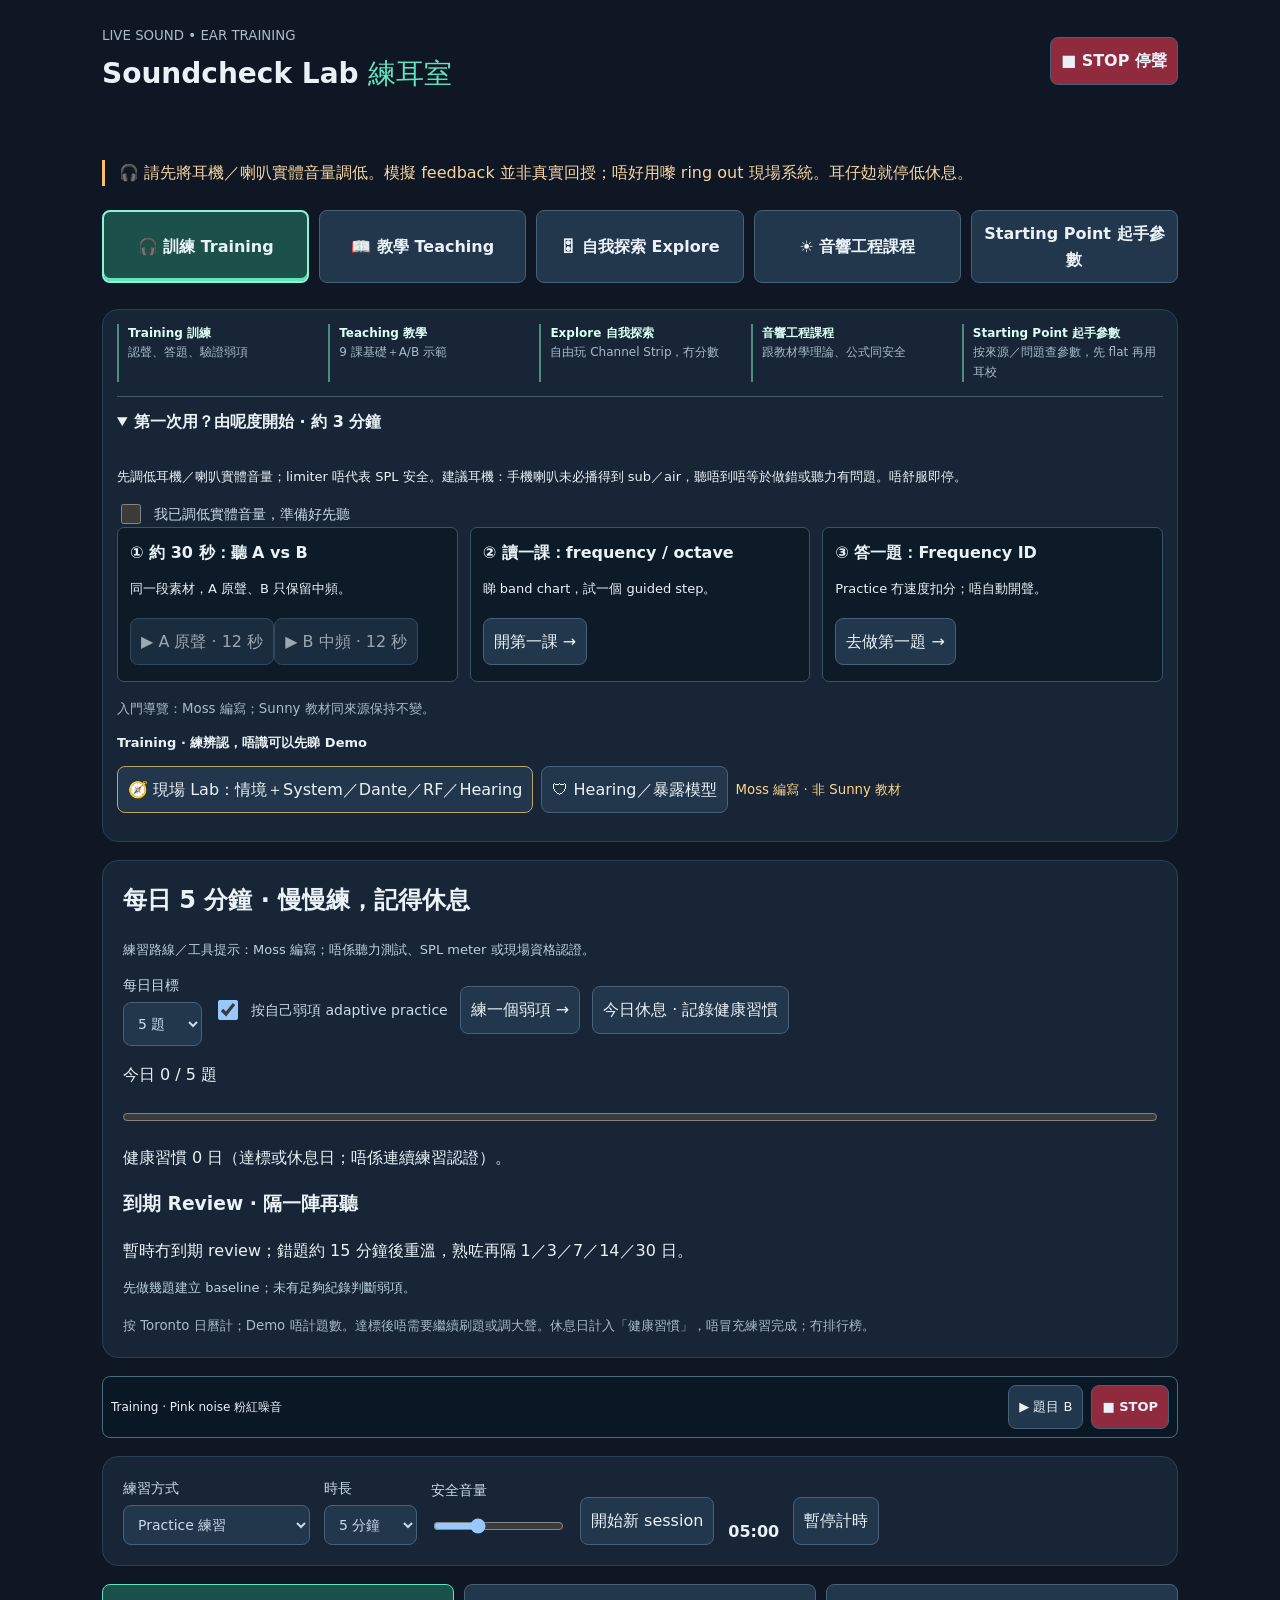
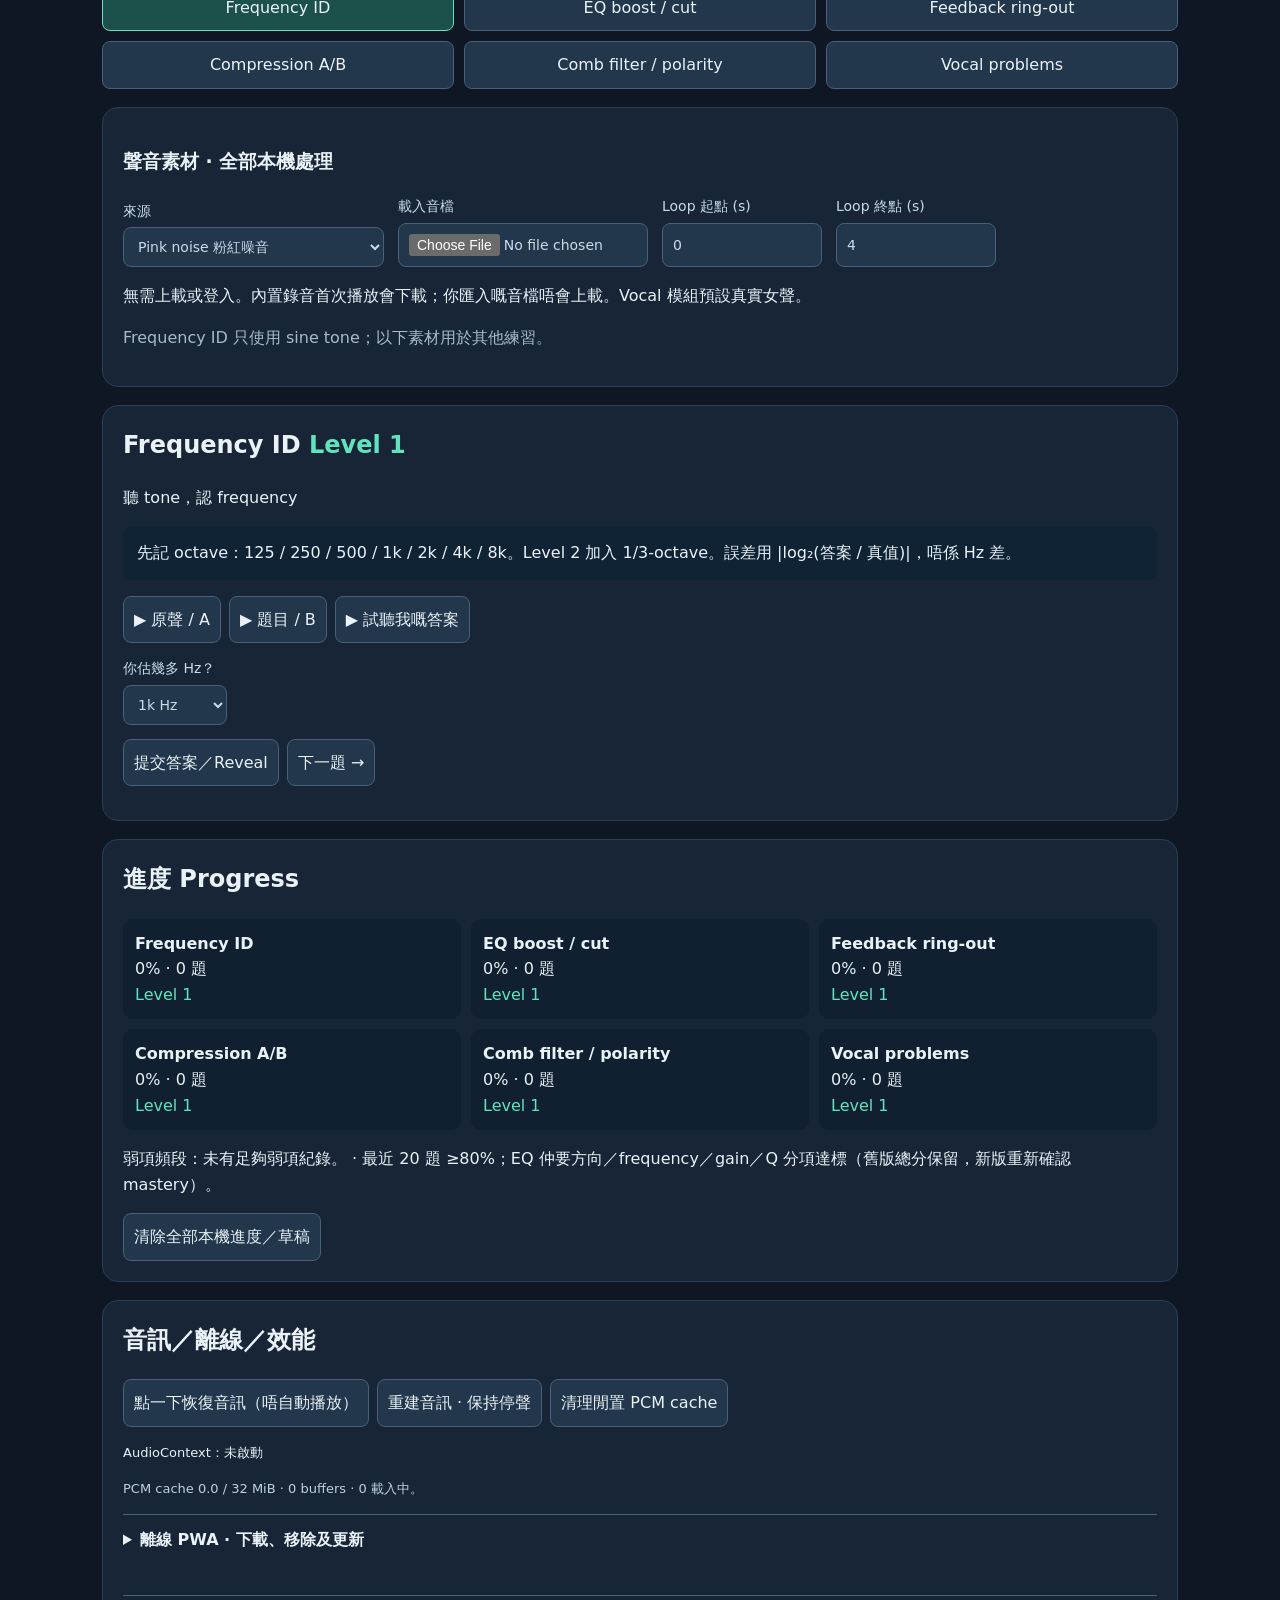
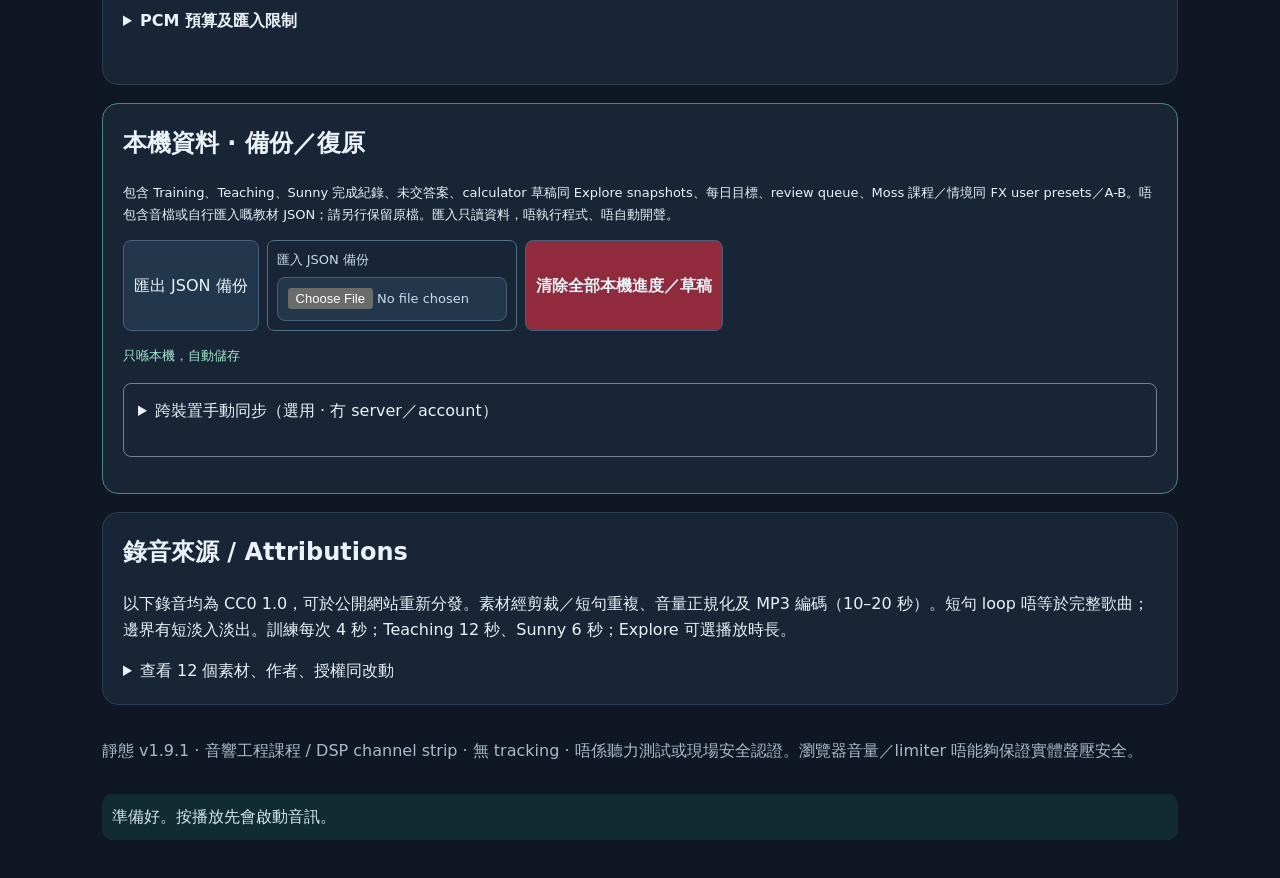
==== commit c4e0a846: "v1.9.1 EQ curves" ====
--- a/index.html
+++ b/index.html
@@ -1 +1 @@
-<!doctype html><html lang="zh-Hant"><meta charset="utf-8"><meta name="viewport" content="width=device-width,initial-scale=1"><title>Soundcheck Lab · Live Sound 練耳</title><link rel="stylesheet" href="style.css?v=1.9"><meta name="theme-color" content="#0e1723"><link rel="manifest" href="manifest.webmanifest"><link rel="apple-touch-icon" href="icons/icon-180.png"><link rel="icon" href="favicon.svg" type="image/svg+xml"><body><a class="skip-link" href="#mainContent">跳到主要內容</a><header><div><small>LIVE SOUND • EAR TRAINING</small><h1>Soundcheck Lab <span>練耳室</span></h1></div><button id="stop" class="danger">■ STOP 停聲</button></header><main id="mainContent" tabindex="-1"><p class="safety">🎧 請先將耳機／喇叭實體音量調低。模擬 feedback 並非真實回授；唔好用嚟 ring out 現場系統。耳仔攰就停低休息。</p><div class="app-view-tabs" role="group" aria-label="App mode"><button id="trainTab" aria-pressed="true">🎧 訓練 Training</button><button id="teachTab" aria-pressed="false">📖 教學 Teaching</button><button id="exploreTab" aria-pressed="false">🎛 自我探索 Explore</button><button id="sunnyTab" aria-pressed="false">☀ 音響工程課程</button><button id="startingTab" aria-pressed="false">Starting Point 起手參數</button></div><section id="startingRoot" aria-label="Starting Point 起手參數" hidden></section><section id="sunnyRoot" aria-label="Audio engineering course"></section><section id="exploreRoot" aria-label="Free exploration channel strip"></section><section id="teachingRoot" aria-label="Teaching course"></section><div id="trainingRoot"><section class="toolbar"><label>練習方式<select id="mode"><option value="learn">Demo 示範（唔計分）</option><option value="practice" selected>Practice 練習</option><option value="challenge">Challenge 挑戰</option></select></label><label>時長<select id="duration"><option value="5">5 分鐘</option><option value="10">10 分鐘</option></select></label><label>安全音量 <input id="volume" type="range" min="0" max="0.22" step="0.005" value="0.07"></label><button id="session">開始新 session</button><strong id="clock">05:00</strong></section><nav id="modules"></nav><section class="source"><h3>聲音素材 · 全部本機處理</h3><div class="row"><label>來源<select id="source"><option value="pink">Pink noise 粉紅噪音</option><option value="vocal">合成 Vocal-ish</option><option value="drums">合成 Drum-ish</option><option value="file" disabled>自己嘅音檔</option></select></label><label class="upload">載入音檔<input type="file" id="file" accept="audio/*"></label><label>Loop 起點 (s)<input id="loopStart" type="number" min="0" step="0.1" value="0"></label><label>Loop 終點 (s)<input id="loopEnd" type="number" min="0.1" step="0.1" value="4"></label></div><p id="fileInfo">無需上載或登入。內置錄音首次播放會下載；你匯入嘅音檔唔會上載。Vocal 模組預設真實女聲。</p><p id="sampleInfo"></p></section><section id="exercise"></section><section id="trainingProgress"><h2>進度 Progress</h2><div id="progress" class="stats"></div><p id="weak"></p><button id="reset">清除本機進度</button></section></div><section id="attributions"><h2>錄音來源 / Attributions</h2><p>以下錄音均為 CC0 1.0，可於公開網站重新分發。素材經剪裁／短句重複、音量正規化及 MP3 編碼（10–20 秒）。短句 loop 唔等於完整歌曲；邊界有短淡入淡出。訓練每次 4 秒；Teaching 12 秒、Sunny 6 秒；Explore 可選播放時長。</p><details><summary>查看 12 個素材、作者、授權同改動</summary><ul><li><b>女聲 · Singing notes</b> · <code>samples/female-sung.mp3</code><br>owstu · <a href="https://freesound.org/people/owstu/sounds/508814/" target="_blank" rel="noopener">Source</a> · <a href="https://creativecommons.org/publicdomain/zero/1.0/" target="_blank" rel="noopener">CC0 1.0</a><br><small>Short improvised notes, repeated. Trimmed/repeated, loudness normalized to -23 LUFS target, peak ceiling -3 dBTP, edge fades, 44.1 kHz MP3 128 kbps.</small></li><li><b>男聲 · Sung Ooh (processed)</b> · <code>samples/male-sung.mp3</code><br>Hajisounds · <a href="https://freesound.org/people/Hajisounds/sounds/679210/" target="_blank" rel="noopener">Source</a> · <a href="https://creativecommons.org/publicdomain/zero/1.0/" target="_blank" rel="noopener">CC0 1.0</a><br><small>Processed sung F note: autotune, phasing and reverb; repeated. Not a dry vocal. Trimmed/repeated, loudness normalized to -23 LUFS target, peak ceiling -3 dBTP, edge fades, 44.1 kHz MP3 128 kbps.</small></li><li><b>女聲 · Spoken phrase</b> · <code>samples/female-spoken.mp3</code><br>pyro13djt · <a href="https://freesound.org/people/pyro13djt/sounds/367425/" target="_blank" rel="noopener">Source</a> · <a href="https://creativecommons.org/publicdomain/zero/1.0/" target="_blank" rel="noopener">CC0 1.0</a><br><small>Welcome to Lazare Edits; phrase with pauses. Trimmed/repeated, loudness normalized to -23 LUFS target, peak ceiling -3 dBTP, edge fades, 44.1 kHz MP3 128 kbps.</small></li><li><b>男聲 · Spoken phrase</b> · <code>samples/male-spoken.mp3</code><br>germanio · <a href="https://freesound.org/people/germanio/sounds/369908/" target="_blank" rel="noopener">Source</a> · <a href="https://creativecommons.org/publicdomain/zero/1.0/" target="_blank" rel="noopener">CC0 1.0</a><br><small>Audio signal processing for music applications; repeated. Trimmed/repeated, loudness normalized to -23 LUFS target, peak ceiling -3 dBTP, edge fades, 44.1 kHz MP3 128 kbps.</small></li><li><b>Kick · Acoustic one-shot loop</b> · <code>samples/kick.mp3</code><br>Sound_Bar_KK · <a href="https://freesound.org/people/Sound_Bar_KK/sounds/685865/" target="_blank" rel="noopener">Source</a> · <a href="https://creativecommons.org/publicdomain/zero/1.0/" target="_blank" rel="noopener">CC0 1.0</a><br><small>Acoustic kick one-shot repeated with a 0.75 s beat interval. Trimmed/repeated, loudness normalized to -23 LUFS target, peak ceiling -3 dBTP, edge fades, 44.1 kHz MP3 128 kbps.</small></li><li><b>Snare · DW acoustic loop</b> · <code>samples/snare.mp3</code><br>KEVOY · <a href="https://freesound.org/people/KEVOY/sounds/82249/" target="_blank" rel="noopener">Source</a> · <a href="https://creativecommons.org/publicdomain/zero/1.0/" target="_blank" rel="noopener">CC0 1.0</a><br><small>DW custom shop snare one-shot repeated with a 0.75 s beat interval. Trimmed/repeated, loudness normalized to -23 LUFS target, peak ceiling -3 dBTP, edge fades, 44.1 kHz MP3 128 kbps.</small></li><li><b>Drum kit · 106 BPM</b> · <code>samples/drum-kit.mp3</code><br>esares · <a href="https://freesound.org/people/esares/sounds/431874/" target="_blank" rel="noopener">Source</a> · <a href="https://creativecommons.org/publicdomain/zero/1.0/" target="_blank" rel="noopener">CC0 1.0</a><br><small>Acoustic drums performed by Pedro Galindo. Trimmed/repeated, loudness normalized to -23 LUFS target, peak ceiling -3 dBTP, edge fades, 44.1 kHz MP3 128 kbps.</small></li><li><b>Bass · 110 BPM</b> · <code>samples/bass.mp3</code><br>josefpres · <a href="https://freesound.org/people/josefpres/sounds/483131/" target="_blank" rel="noopener">Source</a> · <a href="https://creativecommons.org/publicdomain/zero/1.0/" target="_blank" rel="noopener">CC0 1.0</a><br><small>Electric bass guitar phrase repeated. Trimmed/repeated, loudness normalized to -23 LUFS target, peak ceiling -3 dBTP, edge fades, 44.1 kHz MP3 128 kbps.</small></li><li><b>Acoustic guitar · E major</b> · <code>samples/acoustic-guitar.mp3</code><br>deadrobotmusic · <a href="https://freesound.org/people/deadrobotmusic/sounds/628766/" target="_blank" rel="noopener">Source</a> · <a href="https://creativecommons.org/publicdomain/zero/1.0/" target="_blank" rel="noopener">CC0 1.0</a><br><small>Strummed loop at 155 BPM. Trimmed/repeated, loudness normalized to -23 LUFS target, peak ceiling -3 dBTP, edge fades, 44.1 kHz MP3 128 kbps.</small></li><li><b>Electric guitar · Dry DI</b> · <code>samples/electric-guitar.mp3</code><br>loudernoises · <a href="https://freesound.org/people/loudernoises/sounds/453384/" target="_blank" rel="noopener">Source</a> · <a href="https://creativecommons.org/publicdomain/zero/1.0/" target="_blank" rel="noopener">CC0 1.0</a><br><small>Gibson Les Paul Junior DI; strumming and arpeggiation. No effects. Trimmed/repeated, loudness normalized to -23 LUFS target, peak ceiling -3 dBTP, edge fades, 44.1 kHz MP3 128 kbps.</small></li><li><b>Piano · Improvisation</b> · <code>samples/piano.mp3</code><br>amandajbono · <a href="https://freesound.org/people/amandajbono/sounds/146165/" target="_blank" rel="noopener">Source</a> · <a href="https://creativecommons.org/publicdomain/zero/1.0/" target="_blank" rel="noopener">CC0 1.0</a><br><small>Improvised acoustic piano excerpt. Trimmed/repeated, loudness normalized to -23 LUFS target, peak ceiling -3 dBTP, edge fades, 44.1 kHz MP3 128 kbps.</small></li><li><b>Full mix · Share for Free</b> · <code>samples/full-mix.mp3</code><br>German OER Community (Jointly), 2017 · <a href="https://jointly.info/oer-song/" target="_blank" rel="noopener">Source</a> · <a href="https://creativecommons.org/publicdomain/zero/1.0/" target="_blank" rel="noopener">CC0 1.0</a><br><small>30–50 s excerpt of Share for Free; vocals and band. Credits: Annett Zobel, Britta Radig, Christian Rotzoll, Jan Rieger, Lia Orr, Matthias Hupfer, Petra Amasreiter, Philipp von Böselager, Stephan Clemenz, Steffen Hippeli, Tobias Westphal, Torsten Simon. Excerpt, normalized -23 LUFS target / -3 dBTP, fades, MP3 128 kbps.</small></li></ul></details></section><footer>靜態 v1.9 · 音響工程課程 / DSP channel strip · 無 tracking · 唔係聽力測試或現場安全認證。瀏覽器音量／limiter 唔能夠保證實體聲壓安全。</footer><p id="status" role="status" aria-live="polite">準備好。按播放先會啟動音訊。</p></main><script src="modules/events.js?v=1.9"></script><script src="modules/synthesis-core.js?v=1.9"></script><script src="modules/audio-resources.js?v=1.9"></script><script src="modules/audio-lifecycle.js?v=1.9"></script><script src="modules/offline-render.js?v=1.9"></script><script src="modules/visuals.js?v=1.9"></script><script src="samples.js?v=1.9"></script><script src="dsp-core.js?v=1.9"></script><script src="dsp-engine.js?v=1.9"></script><script src="dsp.js?v=1.9"></script><script src="training-logic.js?v=1.9"></script><script src="app.js?v=1.9"></script><script src="lessons.js?v=1.9"></script><script src="teaching.js?v=1.9"></script><script src="fx-core.js?v=1.9"></script><script src="modules/fx-engine.js?v=1.9"></script><script src="modules/fx-state.js?v=1.9"></script><script src="explore.js?v=1.9"></script><script src="sunny-calculators.js?v=1.9"></script><script src="sunny-diagrams.js?v=1.9"></script><script src="sunny-audio.js?v=1.9"></script><script src="sunny.js?v=1.9"></script><script src="modules/learning.js?v=1.9"></script><script src="modules/moss-model.js?v=1.9"></script><script src="modules/progress-store.js?v=1.9"></script><script src="modules/app-ui.js?v=1.9"></script><script src="modules/offline.js?v=1.9"></script><script src="modules/batch2-ui.js?v=1.9"></script><script src="modules/moss-course.js?v=1.9"></script><script src="modules/progress-sync.js?v=1.9"></script><script src="modules/fx-help.js?v=1.9"></script><script src="modules/fx-ui.js?v=1.9"></script><script src="modules/parameter-help.js?v=1.9"></script><script src="modules/starting-points.js?v=1.9"></script></body></html>
+<!doctype html><html lang="zh-Hant"><meta charset="utf-8"><meta name="viewport" content="width=device-width,initial-scale=1"><title>Soundcheck Lab · Live Sound 練耳</title><link rel="stylesheet" href="style.css?v=1.9.1"><meta name="theme-color" content="#0e1723"><link rel="manifest" href="manifest.webmanifest"><link rel="apple-touch-icon" href="icons/icon-180.png"><link rel="icon" href="favicon.svg" type="image/svg+xml"><body><a class="skip-link" href="#mainContent">跳到主要內容</a><header><div><small>LIVE SOUND • EAR TRAINING</small><h1>Soundcheck Lab <span>練耳室</span></h1></div><button id="stop" class="danger">■ STOP 停聲</button></header><main id="mainContent" tabindex="-1"><p class="safety">🎧 請先將耳機／喇叭實體音量調低。模擬 feedback 並非真實回授；唔好用嚟 ring out 現場系統。耳仔攰就停低休息。</p><div class="app-view-tabs" role="group" aria-label="App mode"><button id="trainTab" aria-pressed="true">🎧 訓練 Training</button><button id="teachTab" aria-pressed="false">📖 教學 Teaching</button><button id="exploreTab" aria-pressed="false">🎛 自我探索 Explore</button><button id="sunnyTab" aria-pressed="false">☀ 音響工程課程</button><button id="startingTab" aria-pressed="false">Starting Point 起手參數</button></div><section id="startingRoot" aria-label="Starting Point 起手參數" hidden></section><section id="sunnyRoot" aria-label="Audio engineering course"></section><section id="exploreRoot" aria-label="Free exploration channel strip"></section><section id="teachingRoot" aria-label="Teaching course"></section><div id="trainingRoot"><section class="toolbar"><label>練習方式<select id="mode"><option value="learn">Demo 示範（唔計分）</option><option value="practice" selected>Practice 練習</option><option value="challenge">Challenge 挑戰</option></select></label><label>時長<select id="duration"><option value="5">5 分鐘</option><option value="10">10 分鐘</option></select></label><label>安全音量 <input id="volume" type="range" min="0" max="0.22" step="0.005" value="0.07"></label><button id="session">開始新 session</button><strong id="clock">05:00</strong></section><nav id="modules"></nav><section class="source"><h3>聲音素材 · 全部本機處理</h3><div class="row"><label>來源<select id="source"><option value="pink">Pink noise 粉紅噪音</option><option value="vocal">合成 Vocal-ish</option><option value="drums">合成 Drum-ish</option><option value="file" disabled>自己嘅音檔</option></select></label><label class="upload">載入音檔<input type="file" id="file" accept="audio/*"></label><label>Loop 起點 (s)<input id="loopStart" type="number" min="0" step="0.1" value="0"></label><label>Loop 終點 (s)<input id="loopEnd" type="number" min="0.1" step="0.1" value="4"></label></div><p id="fileInfo">無需上載或登入。內置錄音首次播放會下載；你匯入嘅音檔唔會上載。Vocal 模組預設真實女聲。</p><p id="sampleInfo"></p></section><section id="exercise"></section><section id="trainingProgress"><h2>進度 Progress</h2><div id="progress" class="stats"></div><p id="weak"></p><button id="reset">清除本機進度</button></section></div><section id="attributions"><h2>錄音來源 / Attributions</h2><p>以下錄音均為 CC0 1.0，可於公開網站重新分發。素材經剪裁／短句重複、音量正規化及 MP3 編碼（10–20 秒）。短句 loop 唔等於完整歌曲；邊界有短淡入淡出。訓練每次 4 秒；Teaching 12 秒、Sunny 6 秒；Explore 可選播放時長。</p><details><summary>查看 12 個素材、作者、授權同改動</summary><ul><li><b>女聲 · Singing notes</b> · <code>samples/female-sung.mp3</code><br>owstu · <a href="https://freesound.org/people/owstu/sounds/508814/" target="_blank" rel="noopener">Source</a> · <a href="https://creativecommons.org/publicdomain/zero/1.0/" target="_blank" rel="noopener">CC0 1.0</a><br><small>Short improvised notes, repeated. Trimmed/repeated, loudness normalized to -23 LUFS target, peak ceiling -3 dBTP, edge fades, 44.1 kHz MP3 128 kbps.</small></li><li><b>男聲 · Sung Ooh (processed)</b> · <code>samples/male-sung.mp3</code><br>Hajisounds · <a href="https://freesound.org/people/Hajisounds/sounds/679210/" target="_blank" rel="noopener">Source</a> · <a href="https://creativecommons.org/publicdomain/zero/1.0/" target="_blank" rel="noopener">CC0 1.0</a><br><small>Processed sung F note: autotune, phasing and reverb; repeated. Not a dry vocal. Trimmed/repeated, loudness normalized to -23 LUFS target, peak ceiling -3 dBTP, edge fades, 44.1 kHz MP3 128 kbps.</small></li><li><b>女聲 · Spoken phrase</b> · <code>samples/female-spoken.mp3</code><br>pyro13djt · <a href="https://freesound.org/people/pyro13djt/sounds/367425/" target="_blank" rel="noopener">Source</a> · <a href="https://creativecommons.org/publicdomain/zero/1.0/" target="_blank" rel="noopener">CC0 1.0</a><br><small>Welcome to Lazare Edits; phrase with pauses. Trimmed/repeated, loudness normalized to -23 LUFS target, peak ceiling -3 dBTP, edge fades, 44.1 kHz MP3 128 kbps.</small></li><li><b>男聲 · Spoken phrase</b> · <code>samples/male-spoken.mp3</code><br>germanio · <a href="https://freesound.org/people/germanio/sounds/369908/" target="_blank" rel="noopener">Source</a> · <a href="https://creativecommons.org/publicdomain/zero/1.0/" target="_blank" rel="noopener">CC0 1.0</a><br><small>Audio signal processing for music applications; repeated. Trimmed/repeated, loudness normalized to -23 LUFS target, peak ceiling -3 dBTP, edge fades, 44.1 kHz MP3 128 kbps.</small></li><li><b>Kick · Acoustic one-shot loop</b> · <code>samples/kick.mp3</code><br>Sound_Bar_KK · <a href="https://freesound.org/people/Sound_Bar_KK/sounds/685865/" target="_blank" rel="noopener">Source</a> · <a href="https://creativecommons.org/publicdomain/zero/1.0/" target="_blank" rel="noopener">CC0 1.0</a><br><small>Acoustic kick one-shot repeated with a 0.75 s beat interval. Trimmed/repeated, loudness normalized to -23 LUFS target, peak ceiling -3 dBTP, edge fades, 44.1 kHz MP3 128 kbps.</small></li><li><b>Snare · DW acoustic loop</b> · <code>samples/snare.mp3</code><br>KEVOY · <a href="https://freesound.org/people/KEVOY/sounds/82249/" target="_blank" rel="noopener">Source</a> · <a href="https://creativecommons.org/publicdomain/zero/1.0/" target="_blank" rel="noopener">CC0 1.0</a><br><small>DW custom shop snare one-shot repeated with a 0.75 s beat interval. Trimmed/repeated, loudness normalized to -23 LUFS target, peak ceiling -3 dBTP, edge fades, 44.1 kHz MP3 128 kbps.</small></li><li><b>Drum kit · 106 BPM</b> · <code>samples/drum-kit.mp3</code><br>esares · <a href="https://freesound.org/people/esares/sounds/431874/" target="_blank" rel="noopener">Source</a> · <a href="https://creativecommons.org/publicdomain/zero/1.0/" target="_blank" rel="noopener">CC0 1.0</a><br><small>Acoustic drums performed by Pedro Galindo. Trimmed/repeated, loudness normalized to -23 LUFS target, peak ceiling -3 dBTP, edge fades, 44.1 kHz MP3 128 kbps.</small></li><li><b>Bass · 110 BPM</b> · <code>samples/bass.mp3</code><br>josefpres · <a href="https://freesound.org/people/josefpres/sounds/483131/" target="_blank" rel="noopener">Source</a> · <a href="https://creativecommons.org/publicdomain/zero/1.0/" target="_blank" rel="noopener">CC0 1.0</a><br><small>Electric bass guitar phrase repeated. Trimmed/repeated, loudness normalized to -23 LUFS target, peak ceiling -3 dBTP, edge fades, 44.1 kHz MP3 128 kbps.</small></li><li><b>Acoustic guitar · E major</b> · <code>samples/acoustic-guitar.mp3</code><br>deadrobotmusic · <a href="https://freesound.org/people/deadrobotmusic/sounds/628766/" target="_blank" rel="noopener">Source</a> · <a href="https://creativecommons.org/publicdomain/zero/1.0/" target="_blank" rel="noopener">CC0 1.0</a><br><small>Strummed loop at 155 BPM. Trimmed/repeated, loudness normalized to -23 LUFS target, peak ceiling -3 dBTP, edge fades, 44.1 kHz MP3 128 kbps.</small></li><li><b>Electric guitar · Dry DI</b> · <code>samples/electric-guitar.mp3</code><br>loudernoises · <a href="https://freesound.org/people/loudernoises/sounds/453384/" target="_blank" rel="noopener">Source</a> · <a href="https://creativecommons.org/publicdomain/zero/1.0/" target="_blank" rel="noopener">CC0 1.0</a><br><small>Gibson Les Paul Junior DI; strumming and arpeggiation. No effects. Trimmed/repeated, loudness normalized to -23 LUFS target, peak ceiling -3 dBTP, edge fades, 44.1 kHz MP3 128 kbps.</small></li><li><b>Piano · Improvisation</b> · <code>samples/piano.mp3</code><br>amandajbono · <a href="https://freesound.org/people/amandajbono/sounds/146165/" target="_blank" rel="noopener">Source</a> · <a href="https://creativecommons.org/publicdomain/zero/1.0/" target="_blank" rel="noopener">CC0 1.0</a><br><small>Improvised acoustic piano excerpt. Trimmed/repeated, loudness normalized to -23 LUFS target, peak ceiling -3 dBTP, edge fades, 44.1 kHz MP3 128 kbps.</small></li><li><b>Full mix · Share for Free</b> · <code>samples/full-mix.mp3</code><br>German OER Community (Jointly), 2017 · <a href="https://jointly.info/oer-song/" target="_blank" rel="noopener">Source</a> · <a href="https://creativecommons.org/publicdomain/zero/1.0/" target="_blank" rel="noopener">CC0 1.0</a><br><small>30–50 s excerpt of Share for Free; vocals and band. Credits: Annett Zobel, Britta Radig, Christian Rotzoll, Jan Rieger, Lia Orr, Matthias Hupfer, Petra Amasreiter, Philipp von Böselager, Stephan Clemenz, Steffen Hippeli, Tobias Westphal, Torsten Simon. Excerpt, normalized -23 LUFS target / -3 dBTP, fades, MP3 128 kbps.</small></li></ul></details></section><footer>靜態 v1.9.1 · 音響工程課程 / DSP channel strip · 無 tracking · 唔係聽力測試或現場安全認證。瀏覽器音量／limiter 唔能夠保證實體聲壓安全。</footer><p id="status" role="status" aria-live="polite">準備好。按播放先會啟動音訊。</p></main><script src="modules/events.js?v=1.9.1"></script><script src="modules/synthesis-core.js?v=1.9.1"></script><script src="modules/audio-resources.js?v=1.9.1"></script><script src="modules/audio-lifecycle.js?v=1.9.1"></script><script src="modules/offline-render.js?v=1.9.1"></script><script src="modules/visuals.js?v=1.9.1"></script><script src="samples.js?v=1.9.1"></script><script src="dsp-core.js?v=1.9.1"></script><script src="dsp-engine.js?v=1.9.1"></script><script src="dsp.js?v=1.9.1"></script><script src="training-logic.js?v=1.9.1"></script><script src="app.js?v=1.9.1"></script><script src="lessons.js?v=1.9.1"></script><script src="teaching.js?v=1.9.1"></script><script src="fx-core.js?v=1.9.1"></script><script src="modules/fx-engine.js?v=1.9.1"></script><script src="modules/fx-state.js?v=1.9.1"></script><script src="explore.js?v=1.9.1"></script><script src="sunny-calculators.js?v=1.9.1"></script><script src="sunny-diagrams.js?v=1.9.1"></script><script src="sunny-audio.js?v=1.9.1"></script><script src="sunny.js?v=1.9.1"></script><script src="modules/learning.js?v=1.9.1"></script><script src="modules/moss-model.js?v=1.9.1"></script><script src="modules/progress-store.js?v=1.9.1"></script><script src="modules/app-ui.js?v=1.9.1"></script><script src="modules/offline.js?v=1.9.1"></script><script src="modules/batch2-ui.js?v=1.9.1"></script><script src="modules/moss-course.js?v=1.9.1"></script><script src="modules/progress-sync.js?v=1.9.1"></script><script src="modules/fx-help.js?v=1.9.1"></script><script src="modules/fx-ui.js?v=1.9.1"></script><script src="modules/parameter-help.js?v=1.9.1"></script><script src="modules/starting-eq.js?v=1.9.1"></script><script src="modules/starting-points.js?v=1.9.1"></script></body></html>
--- a/style.css
+++ b/style.css
@@ -42,3 +42,6 @@
 @media(max-width:600px){.starting-reference,.starting-card{padding:10px}.starting-body dl{grid-template-columns:minmax(0,1fr)}.starting-body dt{margin-top:10px}.starting-body th,.starting-body td{font-size:.8rem;padding:6px}.starting-body table{min-width:350px}.starting-filters{display:grid;grid-template-columns:minmax(0,1fr)}}
 .app-view-tabs{display:grid;grid-template-columns:repeat(5,minmax(0,1fr))}.app-view-tabs button{white-space:normal;min-width:0}.mode-map{grid-template-columns:repeat(5,minmax(0,1fr))}
 @media(max-width:700px){.app-view-tabs,.mode-map{grid-template-columns:repeat(2,minmax(0,1fr))}.app-view-tabs #startingTab{grid-column:1/-1}}
+/* v1.9.1: actual source-range EQ responses, not a decorative frequency chart. */
+.starting-eq-modes{display:flex;gap:9px;flex-wrap:wrap;margin:16px 0 8px}.starting-eq-modes button{min-height:44px;flex:1;min-width:90px}.starting-eq-modes [aria-pressed=true]{background:#214d48;border-color:#88efcd;color:#d5fff1}.starting-eq-warning{font-size:.86rem;color:#ffd59c}.starting-curve .starting-eq-display{display:block;width:100%;max-width:none;height:auto;border:1px solid #597087;border-radius:9px}.starting-eq-display text{fill:#bdcddd;font:13px system-ui,sans-serif}.starting-eq-grid{stroke:#26384b;stroke-width:1}.starting-eq-grid.zero{stroke:#7890a6;stroke-width:1.5}.starting-eq-individual{opacity:.5;stroke-width:1.5;stroke-dasharray:5 3}.starting-eq-combined{fill:none;stroke:#76efc8;stroke-width:3;filter:drop-shadow(0 0 3px #76efc877)}.starting-eq-display .starting-eq-node{font:700 12px system-ui,sans-serif;fill:#07131d}.starting-eq-caption{line-height:1.65;font-size:.86rem;color:#b9f2df;margin:10px 0}.starting-eq-text{font-size:.88rem}.starting-eq-text p,.starting-eq-text li{overflow-wrap:anywhere}.starting-curve{min-width:0}
+@media(max-width:600px){.starting-eq-display text{font-size:13px}.starting-eq-modes{gap:6px}.starting-eq-modes button{font-size:.86rem;min-width:76px;padding:9px}.starting-eq-caption{font-size:.83rem}}
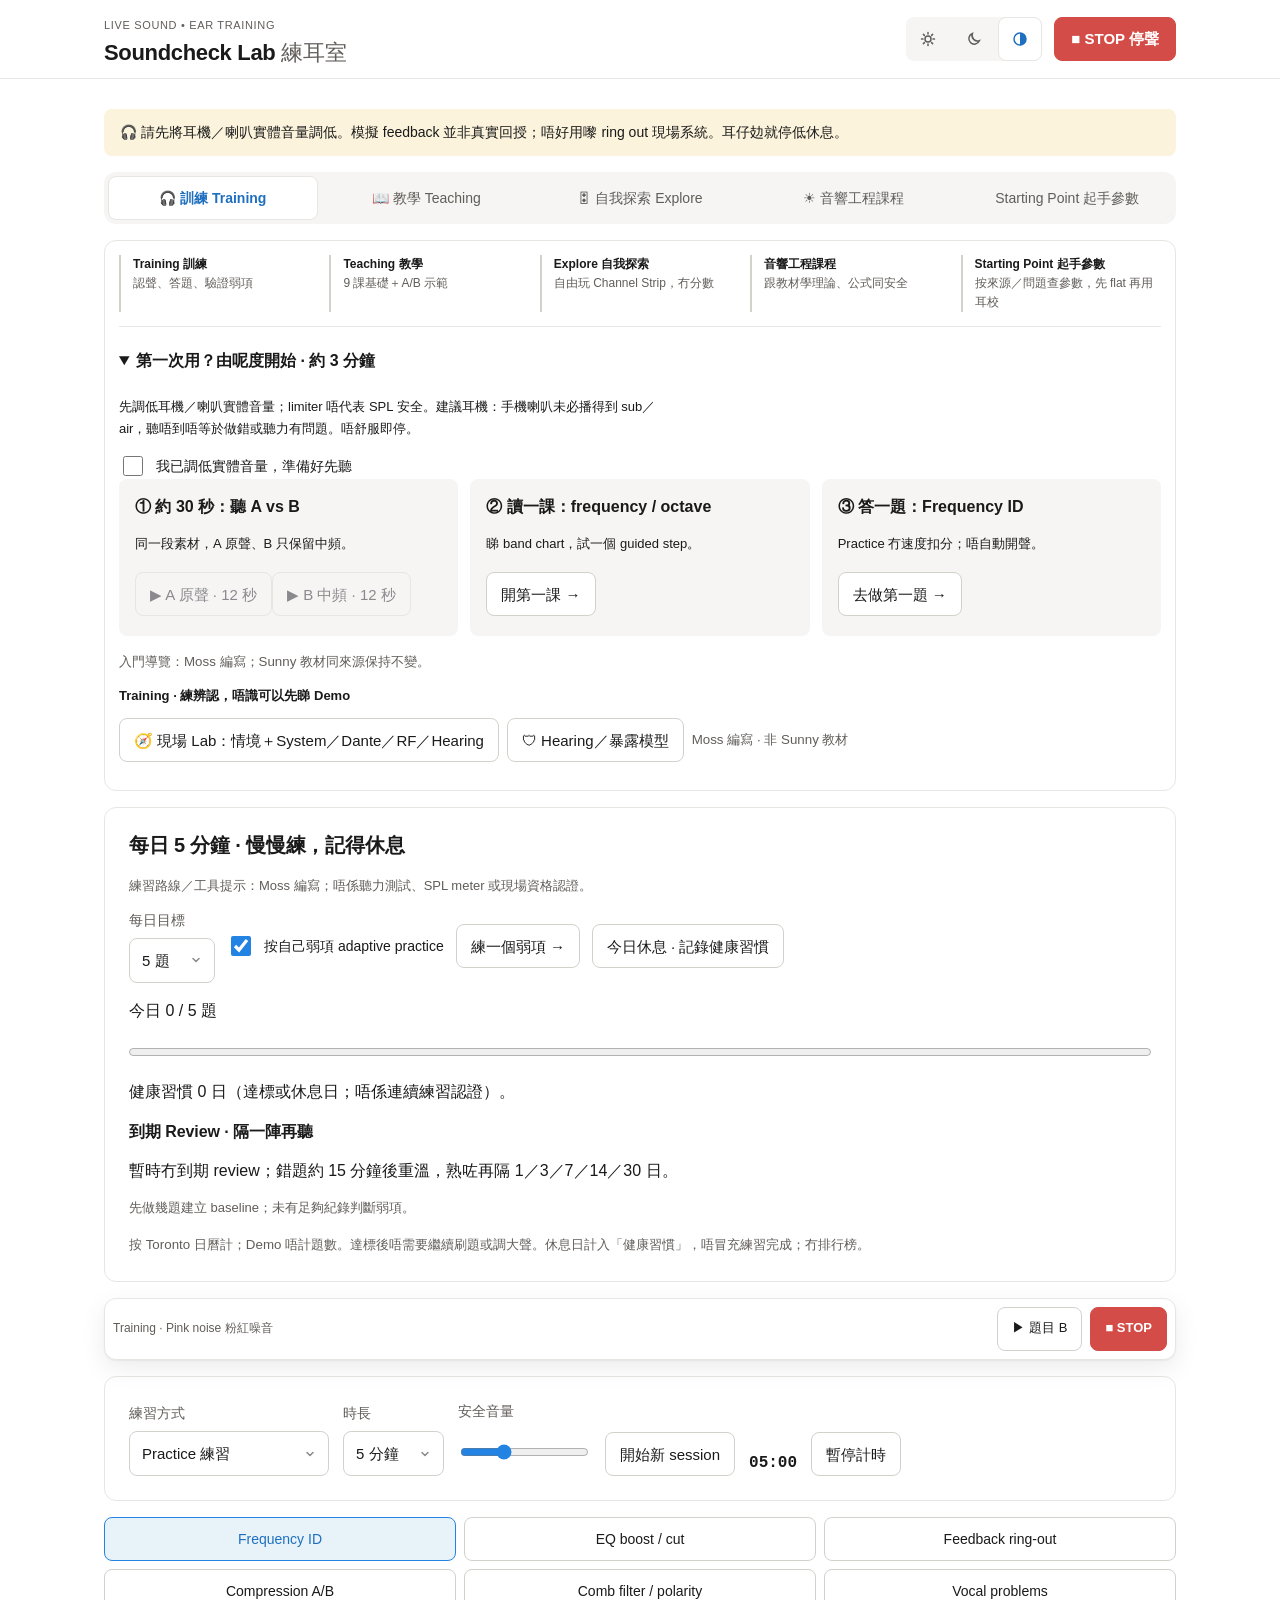
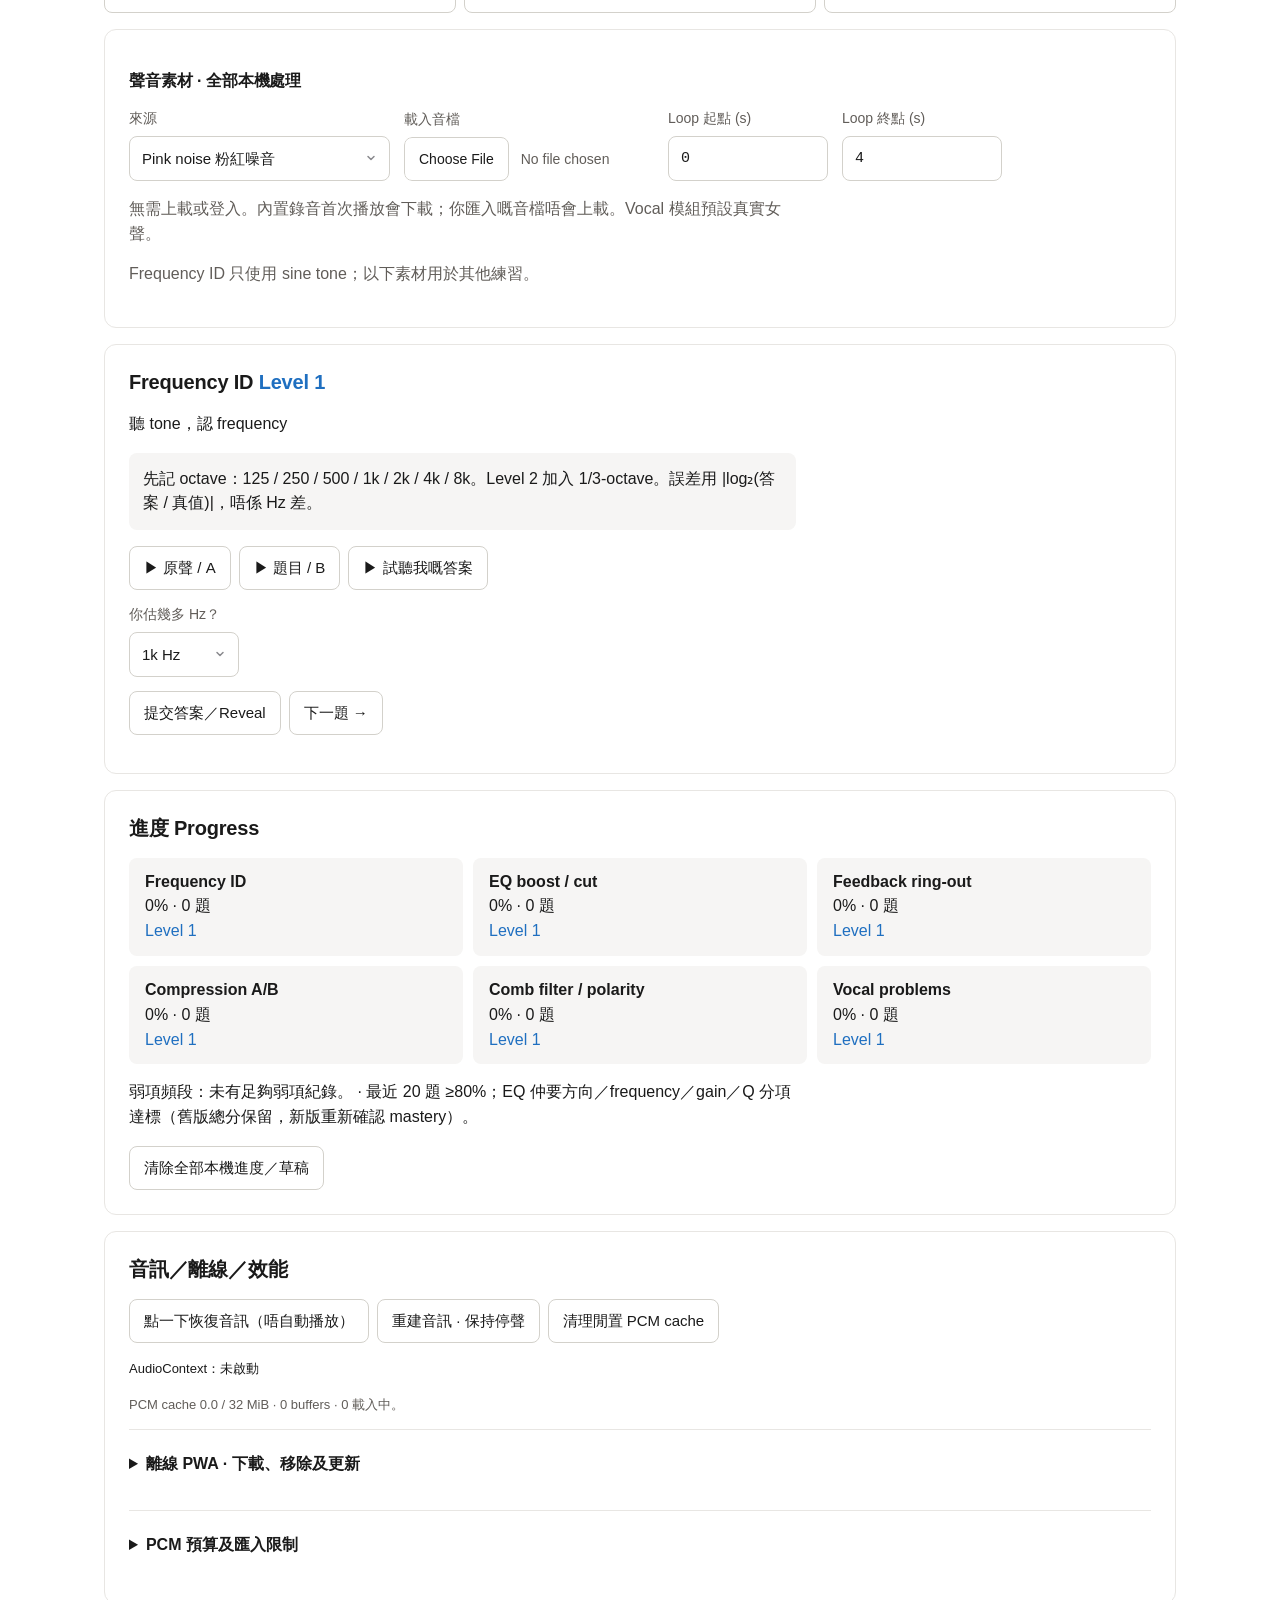
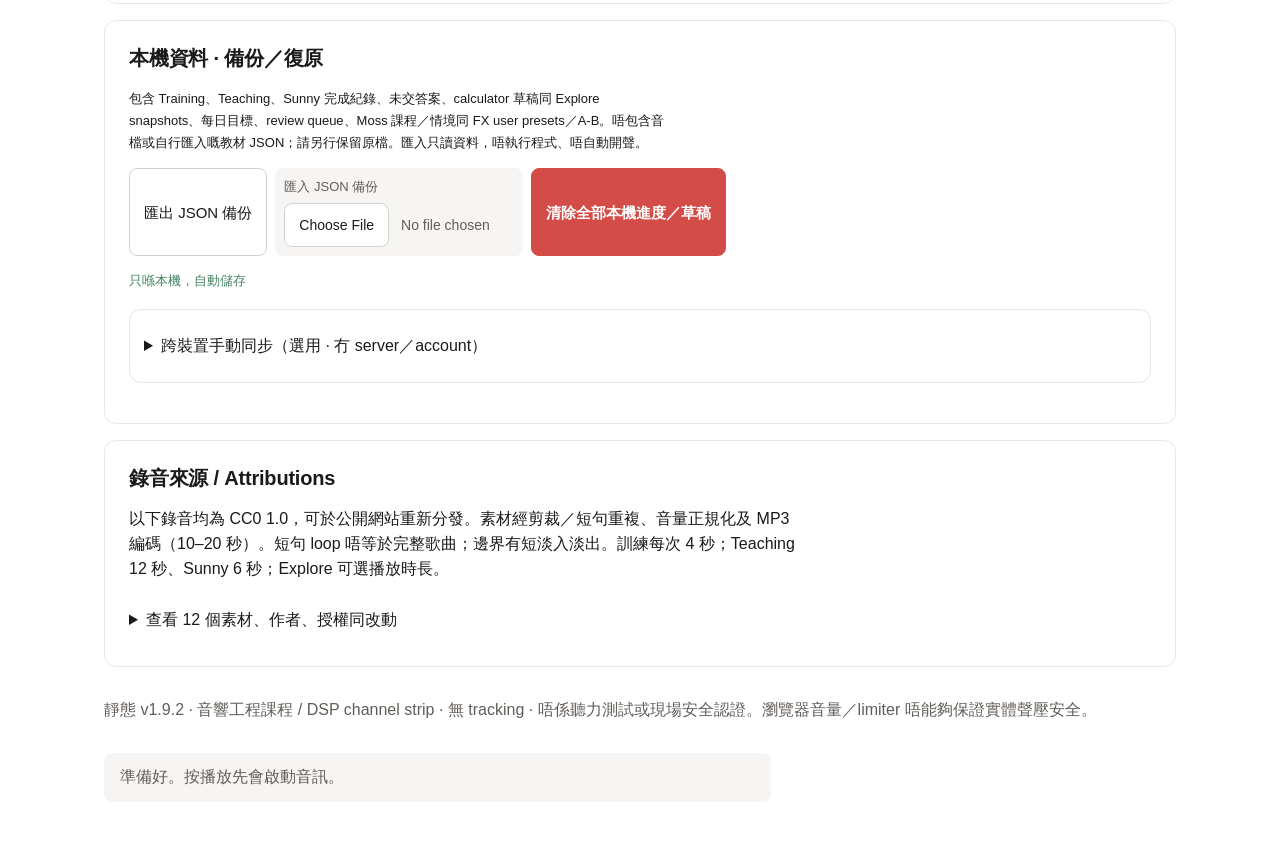
==== commit d5e67be4: "v1.9.2 minimalist UI refresh + theme switch (Roy)" ====
--- a/index.html
+++ b/index.html
@@ -1 +1 @@
-<!doctype html><html lang="zh-Hant"><meta charset="utf-8"><meta name="viewport" content="width=device-width,initial-scale=1"><title>Soundcheck Lab · Live Sound 練耳</title><link rel="stylesheet" href="style.css?v=1.9.1"><meta name="theme-color" content="#0e1723"><link rel="manifest" href="manifest.webmanifest"><link rel="apple-touch-icon" href="icons/icon-180.png"><link rel="icon" href="favicon.svg" type="image/svg+xml"><body><a class="skip-link" href="#mainContent">跳到主要內容</a><header><div><small>LIVE SOUND • EAR TRAINING</small><h1>Soundcheck Lab <span>練耳室</span></h1></div><button id="stop" class="danger">■ STOP 停聲</button></header><main id="mainContent" tabindex="-1"><p class="safety">🎧 請先將耳機／喇叭實體音量調低。模擬 feedback 並非真實回授；唔好用嚟 ring out 現場系統。耳仔攰就停低休息。</p><div class="app-view-tabs" role="group" aria-label="App mode"><button id="trainTab" aria-pressed="true">🎧 訓練 Training</button><button id="teachTab" aria-pressed="false">📖 教學 Teaching</button><button id="exploreTab" aria-pressed="false">🎛 自我探索 Explore</button><button id="sunnyTab" aria-pressed="false">☀ 音響工程課程</button><button id="startingTab" aria-pressed="false">Starting Point 起手參數</button></div><section id="startingRoot" aria-label="Starting Point 起手參數" hidden></section><section id="sunnyRoot" aria-label="Audio engineering course"></section><section id="exploreRoot" aria-label="Free exploration channel strip"></section><section id="teachingRoot" aria-label="Teaching course"></section><div id="trainingRoot"><section class="toolbar"><label>練習方式<select id="mode"><option value="learn">Demo 示範（唔計分）</option><option value="practice" selected>Practice 練習</option><option value="challenge">Challenge 挑戰</option></select></label><label>時長<select id="duration"><option value="5">5 分鐘</option><option value="10">10 分鐘</option></select></label><label>安全音量 <input id="volume" type="range" min="0" max="0.22" step="0.005" value="0.07"></label><button id="session">開始新 session</button><strong id="clock">05:00</strong></section><nav id="modules"></nav><section class="source"><h3>聲音素材 · 全部本機處理</h3><div class="row"><label>來源<select id="source"><option value="pink">Pink noise 粉紅噪音</option><option value="vocal">合成 Vocal-ish</option><option value="drums">合成 Drum-ish</option><option value="file" disabled>自己嘅音檔</option></select></label><label class="upload">載入音檔<input type="file" id="file" accept="audio/*"></label><label>Loop 起點 (s)<input id="loopStart" type="number" min="0" step="0.1" value="0"></label><label>Loop 終點 (s)<input id="loopEnd" type="number" min="0.1" step="0.1" value="4"></label></div><p id="fileInfo">無需上載或登入。內置錄音首次播放會下載；你匯入嘅音檔唔會上載。Vocal 模組預設真實女聲。</p><p id="sampleInfo"></p></section><section id="exercise"></section><section id="trainingProgress"><h2>進度 Progress</h2><div id="progress" class="stats"></div><p id="weak"></p><button id="reset">清除本機進度</button></section></div><section id="attributions"><h2>錄音來源 / Attributions</h2><p>以下錄音均為 CC0 1.0，可於公開網站重新分發。素材經剪裁／短句重複、音量正規化及 MP3 編碼（10–20 秒）。短句 loop 唔等於完整歌曲；邊界有短淡入淡出。訓練每次 4 秒；Teaching 12 秒、Sunny 6 秒；Explore 可選播放時長。</p><details><summary>查看 12 個素材、作者、授權同改動</summary><ul><li><b>女聲 · Singing notes</b> · <code>samples/female-sung.mp3</code><br>owstu · <a href="https://freesound.org/people/owstu/sounds/508814/" target="_blank" rel="noopener">Source</a> · <a href="https://creativecommons.org/publicdomain/zero/1.0/" target="_blank" rel="noopener">CC0 1.0</a><br><small>Short improvised notes, repeated. Trimmed/repeated, loudness normalized to -23 LUFS target, peak ceiling -3 dBTP, edge fades, 44.1 kHz MP3 128 kbps.</small></li><li><b>男聲 · Sung Ooh (processed)</b> · <code>samples/male-sung.mp3</code><br>Hajisounds · <a href="https://freesound.org/people/Hajisounds/sounds/679210/" target="_blank" rel="noopener">Source</a> · <a href="https://creativecommons.org/publicdomain/zero/1.0/" target="_blank" rel="noopener">CC0 1.0</a><br><small>Processed sung F note: autotune, phasing and reverb; repeated. Not a dry vocal. Trimmed/repeated, loudness normalized to -23 LUFS target, peak ceiling -3 dBTP, edge fades, 44.1 kHz MP3 128 kbps.</small></li><li><b>女聲 · Spoken phrase</b> · <code>samples/female-spoken.mp3</code><br>pyro13djt · <a href="https://freesound.org/people/pyro13djt/sounds/367425/" target="_blank" rel="noopener">Source</a> · <a href="https://creativecommons.org/publicdomain/zero/1.0/" target="_blank" rel="noopener">CC0 1.0</a><br><small>Welcome to Lazare Edits; phrase with pauses. Trimmed/repeated, loudness normalized to -23 LUFS target, peak ceiling -3 dBTP, edge fades, 44.1 kHz MP3 128 kbps.</small></li><li><b>男聲 · Spoken phrase</b> · <code>samples/male-spoken.mp3</code><br>germanio · <a href="https://freesound.org/people/germanio/sounds/369908/" target="_blank" rel="noopener">Source</a> · <a href="https://creativecommons.org/publicdomain/zero/1.0/" target="_blank" rel="noopener">CC0 1.0</a><br><small>Audio signal processing for music applications; repeated. Trimmed/repeated, loudness normalized to -23 LUFS target, peak ceiling -3 dBTP, edge fades, 44.1 kHz MP3 128 kbps.</small></li><li><b>Kick · Acoustic one-shot loop</b> · <code>samples/kick.mp3</code><br>Sound_Bar_KK · <a href="https://freesound.org/people/Sound_Bar_KK/sounds/685865/" target="_blank" rel="noopener">Source</a> · <a href="https://creativecommons.org/publicdomain/zero/1.0/" target="_blank" rel="noopener">CC0 1.0</a><br><small>Acoustic kick one-shot repeated with a 0.75 s beat interval. Trimmed/repeated, loudness normalized to -23 LUFS target, peak ceiling -3 dBTP, edge fades, 44.1 kHz MP3 128 kbps.</small></li><li><b>Snare · DW acoustic loop</b> · <code>samples/snare.mp3</code><br>KEVOY · <a href="https://freesound.org/people/KEVOY/sounds/82249/" target="_blank" rel="noopener">Source</a> · <a href="https://creativecommons.org/publicdomain/zero/1.0/" target="_blank" rel="noopener">CC0 1.0</a><br><small>DW custom shop snare one-shot repeated with a 0.75 s beat interval. Trimmed/repeated, loudness normalized to -23 LUFS target, peak ceiling -3 dBTP, edge fades, 44.1 kHz MP3 128 kbps.</small></li><li><b>Drum kit · 106 BPM</b> · <code>samples/drum-kit.mp3</code><br>esares · <a href="https://freesound.org/people/esares/sounds/431874/" target="_blank" rel="noopener">Source</a> · <a href="https://creativecommons.org/publicdomain/zero/1.0/" target="_blank" rel="noopener">CC0 1.0</a><br><small>Acoustic drums performed by Pedro Galindo. Trimmed/repeated, loudness normalized to -23 LUFS target, peak ceiling -3 dBTP, edge fades, 44.1 kHz MP3 128 kbps.</small></li><li><b>Bass · 110 BPM</b> · <code>samples/bass.mp3</code><br>josefpres · <a href="https://freesound.org/people/josefpres/sounds/483131/" target="_blank" rel="noopener">Source</a> · <a href="https://creativecommons.org/publicdomain/zero/1.0/" target="_blank" rel="noopener">CC0 1.0</a><br><small>Electric bass guitar phrase repeated. Trimmed/repeated, loudness normalized to -23 LUFS target, peak ceiling -3 dBTP, edge fades, 44.1 kHz MP3 128 kbps.</small></li><li><b>Acoustic guitar · E major</b> · <code>samples/acoustic-guitar.mp3</code><br>deadrobotmusic · <a href="https://freesound.org/people/deadrobotmusic/sounds/628766/" target="_blank" rel="noopener">Source</a> · <a href="https://creativecommons.org/publicdomain/zero/1.0/" target="_blank" rel="noopener">CC0 1.0</a><br><small>Strummed loop at 155 BPM. Trimmed/repeated, loudness normalized to -23 LUFS target, peak ceiling -3 dBTP, edge fades, 44.1 kHz MP3 128 kbps.</small></li><li><b>Electric guitar · Dry DI</b> · <code>samples/electric-guitar.mp3</code><br>loudernoises · <a href="https://freesound.org/people/loudernoises/sounds/453384/" target="_blank" rel="noopener">Source</a> · <a href="https://creativecommons.org/publicdomain/zero/1.0/" target="_blank" rel="noopener">CC0 1.0</a><br><small>Gibson Les Paul Junior DI; strumming and arpeggiation. No effects. Trimmed/repeated, loudness normalized to -23 LUFS target, peak ceiling -3 dBTP, edge fades, 44.1 kHz MP3 128 kbps.</small></li><li><b>Piano · Improvisation</b> · <code>samples/piano.mp3</code><br>amandajbono · <a href="https://freesound.org/people/amandajbono/sounds/146165/" target="_blank" rel="noopener">Source</a> · <a href="https://creativecommons.org/publicdomain/zero/1.0/" target="_blank" rel="noopener">CC0 1.0</a><br><small>Improvised acoustic piano excerpt. Trimmed/repeated, loudness normalized to -23 LUFS target, peak ceiling -3 dBTP, edge fades, 44.1 kHz MP3 128 kbps.</small></li><li><b>Full mix · Share for Free</b> · <code>samples/full-mix.mp3</code><br>German OER Community (Jointly), 2017 · <a href="https://jointly.info/oer-song/" target="_blank" rel="noopener">Source</a> · <a href="https://creativecommons.org/publicdomain/zero/1.0/" target="_blank" rel="noopener">CC0 1.0</a><br><small>30–50 s excerpt of Share for Free; vocals and band. Credits: Annett Zobel, Britta Radig, Christian Rotzoll, Jan Rieger, Lia Orr, Matthias Hupfer, Petra Amasreiter, Philipp von Böselager, Stephan Clemenz, Steffen Hippeli, Tobias Westphal, Torsten Simon. Excerpt, normalized -23 LUFS target / -3 dBTP, fades, MP3 128 kbps.</small></li></ul></details></section><footer>靜態 v1.9.1 · 音響工程課程 / DSP channel strip · 無 tracking · 唔係聽力測試或現場安全認證。瀏覽器音量／limiter 唔能夠保證實體聲壓安全。</footer><p id="status" role="status" aria-live="polite">準備好。按播放先會啟動音訊。</p></main><script src="modules/events.js?v=1.9.1"></script><script src="modules/synthesis-core.js?v=1.9.1"></script><script src="modules/audio-resources.js?v=1.9.1"></script><script src="modules/audio-lifecycle.js?v=1.9.1"></script><script src="modules/offline-render.js?v=1.9.1"></script><script src="modules/visuals.js?v=1.9.1"></script><script src="samples.js?v=1.9.1"></script><script src="dsp-core.js?v=1.9.1"></script><script src="dsp-engine.js?v=1.9.1"></script><script src="dsp.js?v=1.9.1"></script><script src="training-logic.js?v=1.9.1"></script><script src="app.js?v=1.9.1"></script><script src="lessons.js?v=1.9.1"></script><script src="teaching.js?v=1.9.1"></script><script src="fx-core.js?v=1.9.1"></script><script src="modules/fx-engine.js?v=1.9.1"></script><script src="modules/fx-state.js?v=1.9.1"></script><script src="explore.js?v=1.9.1"></script><script src="sunny-calculators.js?v=1.9.1"></script><script src="sunny-diagrams.js?v=1.9.1"></script><script src="sunny-audio.js?v=1.9.1"></script><script src="sunny.js?v=1.9.1"></script><script src="modules/learning.js?v=1.9.1"></script><script src="modules/moss-model.js?v=1.9.1"></script><script src="modules/progress-store.js?v=1.9.1"></script><script src="modules/app-ui.js?v=1.9.1"></script><script src="modules/offline.js?v=1.9.1"></script><script src="modules/batch2-ui.js?v=1.9.1"></script><script src="modules/moss-course.js?v=1.9.1"></script><script src="modules/progress-sync.js?v=1.9.1"></script><script src="modules/fx-help.js?v=1.9.1"></script><script src="modules/fx-ui.js?v=1.9.1"></script><script src="modules/parameter-help.js?v=1.9.1"></script><script src="modules/starting-eq.js?v=1.9.1"></script><script src="modules/starting-points.js?v=1.9.1"></script></body></html>
+<!doctype html><html lang="zh-Hant"><meta charset="utf-8"><meta name="viewport" content="width=device-width,initial-scale=1,viewport-fit=cover"><title>Soundcheck Lab · Live Sound 練耳</title><script>try{var t=localStorage.getItem('et-theme');if(t==='light'||t==='dark')document.documentElement.dataset.theme=t}catch(e){}</script><link rel="stylesheet" href="style.css?v=1.9.2"><meta name="theme-color" content="#FFFFFF" media="(prefers-color-scheme: light)"><meta name="theme-color" content="#191919" media="(prefers-color-scheme: dark)"><link rel="manifest" href="manifest.webmanifest"><link rel="apple-touch-icon" href="icons/icon-180.png"><link rel="icon" href="favicon.svg" type="image/svg+xml"><body><a class="skip-link" href="#mainContent">跳到主要內容</a><header><div><small>LIVE SOUND • EAR TRAINING</small><h1>Soundcheck Lab <span>練耳室</span></h1></div><div class="theme-switch" role="group" aria-label="顯示主題"><button type="button" data-theme-choice="light" aria-pressed="false" aria-label="淺色" title="淺色"><svg viewBox="0 0 16 16" width="16" height="16" aria-hidden="true" focusable="false" fill="none" stroke="currentColor" stroke-width="1.5" stroke-linecap="round"><circle cx="8" cy="8" r="3"/><path d="M8 1.5v1.5M8 13v1.5M1.5 8H3M13 8h1.5M3.4 3.4l1 1M11.6 11.6l1 1M3.4 12.6l1-1M11.6 4.4l1-1"/></svg></button><button type="button" data-theme-choice="dark" aria-pressed="false" aria-label="深色" title="深色"><svg viewBox="0 0 16 16" width="16" height="16" aria-hidden="true" focusable="false" fill="none" stroke="currentColor" stroke-width="1.5" stroke-linecap="round"><path d="M13.5 9.6A5.5 5.5 0 0 1 6.4 2.5a5.5 5.5 0 1 0 7.1 7.1z"/></svg></button><button type="button" data-theme-choice="system" aria-pressed="true" aria-label="跟系統" title="跟系統"><svg viewBox="0 0 16 16" width="16" height="16" aria-hidden="true" focusable="false" fill="none" stroke="currentColor" stroke-width="1.5" stroke-linecap="round"><circle cx="8" cy="8" r="6"/><path d="M8 2a6 6 0 0 1 0 12z" fill="currentColor" stroke="none"/></svg></button></div><button id="stop" class="danger">■ STOP 停聲</button></header><main id="mainContent" tabindex="-1"><p class="safety">🎧 請先將耳機／喇叭實體音量調低。模擬 feedback 並非真實回授；唔好用嚟 ring out 現場系統。耳仔攰就停低休息。</p><div class="app-view-tabs" role="group" aria-label="App mode"><button id="trainTab" aria-pressed="true">🎧 訓練 Training</button><button id="teachTab" aria-pressed="false">📖 教學 Teaching</button><button id="exploreTab" aria-pressed="false">🎛 自我探索 Explore</button><button id="sunnyTab" aria-pressed="false">☀ 音響工程課程</button><button id="startingTab" aria-pressed="false">Starting Point 起手參數</button></div><section id="startingRoot" aria-label="Starting Point 起手參數" hidden></section><section id="sunnyRoot" aria-label="Audio engineering course"></section><section id="exploreRoot" aria-label="Free exploration channel strip"></section><section id="teachingRoot" aria-label="Teaching course"></section><div id="trainingRoot"><section class="toolbar"><label>練習方式<select id="mode"><option value="learn">Demo 示範（唔計分）</option><option value="practice" selected>Practice 練習</option><option value="challenge">Challenge 挑戰</option></select></label><label>時長<select id="duration"><option value="5">5 分鐘</option><option value="10">10 分鐘</option></select></label><label>安全音量 <input id="volume" type="range" min="0" max="0.22" step="0.005" value="0.07"></label><button id="session">開始新 session</button><strong id="clock">05:00</strong></section><nav id="modules"></nav><section class="source"><h3>聲音素材 · 全部本機處理</h3><div class="row"><label>來源<select id="source"><option value="pink">Pink noise 粉紅噪音</option><option value="vocal">合成 Vocal-ish</option><option value="drums">合成 Drum-ish</option><option value="file" disabled>自己嘅音檔</option></select></label><label class="upload">載入音檔<input type="file" id="file" accept="audio/*"></label><label>Loop 起點 (s)<input id="loopStart" type="number" min="0" step="0.1" value="0"></label><label>Loop 終點 (s)<input id="loopEnd" type="number" min="0.1" step="0.1" value="4"></label></div><p id="fileInfo">無需上載或登入。內置錄音首次播放會下載；你匯入嘅音檔唔會上載。Vocal 模組預設真實女聲。</p><p id="sampleInfo"></p></section><section id="exercise"></section><section id="trainingProgress"><h2>進度 Progress</h2><div id="progress" class="stats"></div><p id="weak"></p><button id="reset">清除本機進度</button></section></div><section id="attributions"><h2>錄音來源 / Attributions</h2><p>以下錄音均為 CC0 1.0，可於公開網站重新分發。素材經剪裁／短句重複、音量正規化及 MP3 編碼（10–20 秒）。短句 loop 唔等於完整歌曲；邊界有短淡入淡出。訓練每次 4 秒；Teaching 12 秒、Sunny 6 秒；Explore 可選播放時長。</p><details><summary>查看 12 個素材、作者、授權同改動</summary><ul><li><b>女聲 · Singing notes</b> · <code>samples/female-sung.mp3</code><br>owstu · <a href="https://freesound.org/people/owstu/sounds/508814/" target="_blank" rel="noopener">Source</a> · <a href="https://creativecommons.org/publicdomain/zero/1.0/" target="_blank" rel="noopener">CC0 1.0</a><br><small>Short improvised notes, repeated. Trimmed/repeated, loudness normalized to -23 LUFS target, peak ceiling -3 dBTP, edge fades, 44.1 kHz MP3 128 kbps.</small></li><li><b>男聲 · Sung Ooh (processed)</b> · <code>samples/male-sung.mp3</code><br>Hajisounds · <a href="https://freesound.org/people/Hajisounds/sounds/679210/" target="_blank" rel="noopener">Source</a> · <a href="https://creativecommons.org/publicdomain/zero/1.0/" target="_blank" rel="noopener">CC0 1.0</a><br><small>Processed sung F note: autotune, phasing and reverb; repeated. Not a dry vocal. Trimmed/repeated, loudness normalized to -23 LUFS target, peak ceiling -3 dBTP, edge fades, 44.1 kHz MP3 128 kbps.</small></li><li><b>女聲 · Spoken phrase</b> · <code>samples/female-spoken.mp3</code><br>pyro13djt · <a href="https://freesound.org/people/pyro13djt/sounds/367425/" target="_blank" rel="noopener">Source</a> · <a href="https://creativecommons.org/publicdomain/zero/1.0/" target="_blank" rel="noopener">CC0 1.0</a><br><small>Welcome to Lazare Edits; phrase with pauses. Trimmed/repeated, loudness normalized to -23 LUFS target, peak ceiling -3 dBTP, edge fades, 44.1 kHz MP3 128 kbps.</small></li><li><b>男聲 · Spoken phrase</b> · <code>samples/male-spoken.mp3</code><br>germanio · <a href="https://freesound.org/people/germanio/sounds/369908/" target="_blank" rel="noopener">Source</a> · <a href="https://creativecommons.org/publicdomain/zero/1.0/" target="_blank" rel="noopener">CC0 1.0</a><br><small>Audio signal processing for music applications; repeated. Trimmed/repeated, loudness normalized to -23 LUFS target, peak ceiling -3 dBTP, edge fades, 44.1 kHz MP3 128 kbps.</small></li><li><b>Kick · Acoustic one-shot loop</b> · <code>samples/kick.mp3</code><br>Sound_Bar_KK · <a href="https://freesound.org/people/Sound_Bar_KK/sounds/685865/" target="_blank" rel="noopener">Source</a> · <a href="https://creativecommons.org/publicdomain/zero/1.0/" target="_blank" rel="noopener">CC0 1.0</a><br><small>Acoustic kick one-shot repeated with a 0.75 s beat interval. Trimmed/repeated, loudness normalized to -23 LUFS target, peak ceiling -3 dBTP, edge fades, 44.1 kHz MP3 128 kbps.</small></li><li><b>Snare · DW acoustic loop</b> · <code>samples/snare.mp3</code><br>KEVOY · <a href="https://freesound.org/people/KEVOY/sounds/82249/" target="_blank" rel="noopener">Source</a> · <a href="https://creativecommons.org/publicdomain/zero/1.0/" target="_blank" rel="noopener">CC0 1.0</a><br><small>DW custom shop snare one-shot repeated with a 0.75 s beat interval. Trimmed/repeated, loudness normalized to -23 LUFS target, peak ceiling -3 dBTP, edge fades, 44.1 kHz MP3 128 kbps.</small></li><li><b>Drum kit · 106 BPM</b> · <code>samples/drum-kit.mp3</code><br>esares · <a href="https://freesound.org/people/esares/sounds/431874/" target="_blank" rel="noopener">Source</a> · <a href="https://creativecommons.org/publicdomain/zero/1.0/" target="_blank" rel="noopener">CC0 1.0</a><br><small>Acoustic drums performed by Pedro Galindo. Trimmed/repeated, loudness normalized to -23 LUFS target, peak ceiling -3 dBTP, edge fades, 44.1 kHz MP3 128 kbps.</small></li><li><b>Bass · 110 BPM</b> · <code>samples/bass.mp3</code><br>josefpres · <a href="https://freesound.org/people/josefpres/sounds/483131/" target="_blank" rel="noopener">Source</a> · <a href="https://creativecommons.org/publicdomain/zero/1.0/" target="_blank" rel="noopener">CC0 1.0</a><br><small>Electric bass guitar phrase repeated. Trimmed/repeated, loudness normalized to -23 LUFS target, peak ceiling -3 dBTP, edge fades, 44.1 kHz MP3 128 kbps.</small></li><li><b>Acoustic guitar · E major</b> · <code>samples/acoustic-guitar.mp3</code><br>deadrobotmusic · <a href="https://freesound.org/people/deadrobotmusic/sounds/628766/" target="_blank" rel="noopener">Source</a> · <a href="https://creativecommons.org/publicdomain/zero/1.0/" target="_blank" rel="noopener">CC0 1.0</a><br><small>Strummed loop at 155 BPM. Trimmed/repeated, loudness normalized to -23 LUFS target, peak ceiling -3 dBTP, edge fades, 44.1 kHz MP3 128 kbps.</small></li><li><b>Electric guitar · Dry DI</b> · <code>samples/electric-guitar.mp3</code><br>loudernoises · <a href="https://freesound.org/people/loudernoises/sounds/453384/" target="_blank" rel="noopener">Source</a> · <a href="https://creativecommons.org/publicdomain/zero/1.0/" target="_blank" rel="noopener">CC0 1.0</a><br><small>Gibson Les Paul Junior DI; strumming and arpeggiation. No effects. Trimmed/repeated, loudness normalized to -23 LUFS target, peak ceiling -3 dBTP, edge fades, 44.1 kHz MP3 128 kbps.</small></li><li><b>Piano · Improvisation</b> · <code>samples/piano.mp3</code><br>amandajbono · <a href="https://freesound.org/people/amandajbono/sounds/146165/" target="_blank" rel="noopener">Source</a> · <a href="https://creativecommons.org/publicdomain/zero/1.0/" target="_blank" rel="noopener">CC0 1.0</a><br><small>Improvised acoustic piano excerpt. Trimmed/repeated, loudness normalized to -23 LUFS target, peak ceiling -3 dBTP, edge fades, 44.1 kHz MP3 128 kbps.</small></li><li><b>Full mix · Share for Free</b> · <code>samples/full-mix.mp3</code><br>German OER Community (Jointly), 2017 · <a href="https://jointly.info/oer-song/" target="_blank" rel="noopener">Source</a> · <a href="https://creativecommons.org/publicdomain/zero/1.0/" target="_blank" rel="noopener">CC0 1.0</a><br><small>30–50 s excerpt of Share for Free; vocals and band. Credits: Annett Zobel, Britta Radig, Christian Rotzoll, Jan Rieger, Lia Orr, Matthias Hupfer, Petra Amasreiter, Philipp von Böselager, Stephan Clemenz, Steffen Hippeli, Tobias Westphal, Torsten Simon. Excerpt, normalized -23 LUFS target / -3 dBTP, fades, MP3 128 kbps.</small></li></ul></details></section><footer>靜態 v1.9.2 · 音響工程課程 / DSP channel strip · 無 tracking · 唔係聽力測試或現場安全認證。瀏覽器音量／limiter 唔能夠保證實體聲壓安全。</footer><p id="status" role="status" aria-live="polite">準備好。按播放先會啟動音訊。</p></main><script src="modules/events.js?v=1.9.2"></script><script src="modules/synthesis-core.js?v=1.9.2"></script><script src="modules/audio-resources.js?v=1.9.2"></script><script src="modules/audio-lifecycle.js?v=1.9.2"></script><script src="modules/offline-render.js?v=1.9.2"></script><script src="modules/visuals.js?v=1.9.2"></script><script src="samples.js?v=1.9.2"></script><script src="dsp-core.js?v=1.9.2"></script><script src="dsp-engine.js?v=1.9.2"></script><script src="dsp.js?v=1.9.2"></script><script src="training-logic.js?v=1.9.2"></script><script src="app.js?v=1.9.2"></script><script src="lessons.js?v=1.9.2"></script><script src="teaching.js?v=1.9.2"></script><script src="fx-core.js?v=1.9.2"></script><script src="modules/fx-engine.js?v=1.9.2"></script><script src="modules/fx-state.js?v=1.9.2"></script><script src="explore.js?v=1.9.2"></script><script src="sunny-calculators.js?v=1.9.2"></script><script src="sunny-diagrams.js?v=1.9.2"></script><script src="sunny-audio.js?v=1.9.2"></script><script src="sunny.js?v=1.9.2"></script><script src="modules/learning.js?v=1.9.2"></script><script src="modules/moss-model.js?v=1.9.2"></script><script src="modules/progress-store.js?v=1.9.2"></script><script src="modules/app-ui.js?v=1.9.2"></script><script src="modules/offline.js?v=1.9.2"></script><script src="modules/batch2-ui.js?v=1.9.2"></script><script src="modules/moss-course.js?v=1.9.2"></script><script src="modules/progress-sync.js?v=1.9.2"></script><script src="modules/fx-help.js?v=1.9.2"></script><script src="modules/fx-ui.js?v=1.9.2"></script><script src="modules/parameter-help.js?v=1.9.2"></script><script src="modules/starting-eq.js?v=1.9.2"></script><script src="modules/starting-points.js?v=1.9.2"></script><script src="theme.js?v=1.9.2" defer></script></body></html>
--- a/style.css
+++ b/style.css
@@ -1,47 +1,365 @@
-:root{color-scheme:dark;--bg:#0e1723;--panel:#172536;--muted:#a7bbcc;--accent:#61e4bd}*{box-sizing:border-box}body{margin:0;background:var(--bg);color:#eaf2f8;font:16px/1.6 system-ui,sans-serif}header,main{max-width:1120px;margin:auto;padding:22px}header{display:flex;justify-content:space-between;align-items:center;gap:16px}h1{font-size:28px;margin:4px 0}h1 span{font-weight:400;color:var(--accent)}small,footer{color:var(--muted)}section{background:var(--panel);border:1px solid #2b4055;border-radius:16px;padding:20px;margin:18px 0}button,select,input{font:inherit;color:inherit;background:#22374c;border:1px solid #47617a;border-radius:8px;padding:10px}button{cursor:pointer;min-height:46px}button:hover,button.active{border-color:var(--accent);background:#1c514b}button:disabled{opacity:.4;cursor:default}.danger{background:#902b3e;position:sticky;top:10px;z-index:10;font-weight:800}body>header{position:sticky;top:0;background:#0e1723ed;z-index:10}.toolbar,.row{display:flex;gap:14px;align-items:end;flex-wrap:wrap}label{display:flex;flex-direction:column;gap:5px;font-size:14px;color:#c9dbe9}input[type=number]{max-width:160px}input[type=range]{padding:8px 0;max-width:220px}nav{display:grid;grid-template-columns:repeat(3,1fr);gap:10px}.safety{border-left:3px solid #ffbf69;padding-left:14px;color:#f7d5a3}.hint{background:#0f2335;padding:14px;border-radius:10px}.choices{display:flex;flex-wrap:wrap;gap:8px;margin:14px 0}.choices button{min-width:72px}.answer{border:1px solid var(--accent);padding:16px;border-radius:12px;margin-top:18px}.stats{display:grid;grid-template-columns:repeat(3,1fr);gap:10px}.stat{background:#102030;padding:12px;border-radius:10px}.band-grid{display:grid;grid-template-columns:repeat(8,1fr);gap:5px}.band-grid button{padding:8px 3px;font-size:12px;min-width:0}.cut{font-size:20px;color:var(--accent)}#status{position:sticky;bottom:0;background:#102c32;padding:10px;border-radius:10px}h2{margin-top:0}.upload input{max-width:250px}footer{padding:15px 0}#clock{font-variant-numeric:tabular-nums}.badge{color:var(--accent)}@media(max-width:650px){header,main{padding:12px}h1{font-size:21px}h1 span{display:block}nav,.stats{grid-template-columns:repeat(2,1fr)}section{padding:14px}.band-grid{grid-template-columns:repeat(5,1fr)}button{touch-action:manipulation}.toolbar label{flex:1}input[type=number]{max-width:130px}}
+/* Soundcheck Lab · minimalist design system (v2 UI refresh).
+   1) Design tokens  2) Legacy layout rules re-pointed at tokens  3) Component layer.
+   Instrument displays (canvas / SVG graphs drawn by JS with fixed colours) stay dark in both themes. */
+:root{
+  color-scheme:light;
+  --font-sans:"Inter",-apple-system,BlinkMacSystemFont,"PingFang TC","Noto Sans TC","Microsoft JhengHei","Segoe UI",sans-serif;
+  --font-mono:"Geist Mono",ui-monospace,"SF Mono",Menlo,Consolas,monospace;
+  --bg:#FFFFFF;--surface:#F6F5F4;--surface-hover:#EFEDE9;--surface-active:#E8E6E3;--elevated:#FFFFFF;
+  --text:#1A1A1A;--text-secondary:#615D59;--text-muted:#8A8A8E;
+  --border:#E8E6E3;--border-strong:#D3D1CB;--overlay:#0000000D;
+  --accent:#2383E2;--accent-text:#1F6FC0;--accent-soft:#E7F3F8;--on-accent:#FFFFFF;--link:var(--accent-text);
+  --success:#448361;--success-soft:#EDF3EC;
+  --warning:#C1912F;--warning-text:#8A6416;--warning-soft:#FBF3DB;
+  --danger:#D44C47;--danger-text:#B83A35;--danger-soft:#FDEBEC;
+  /* dark "instrument display" wells – match the colours the JS canvases/SVGs paint */
+  --display-bg:#0B141D;--display-surface:#17242F;--display-border:#24323E;--display-grid:#26384B;--display-grid-strong:#7890A6;
+  --display-text:#BDCDDD;--display-curve:#76EFC8;
+  --space-1:4px;--space-2:8px;--space-3:12px;--space-4:16px;--space-5:24px;--space-6:32px;--space-7:40px;--space-8:48px;
+  --radius-sm:4px;--radius:8px;--radius-lg:12px;--radius-pill:999px;
+  --tap:44px;
+  --shadow-float:0 1px 2px rgba(0,0,0,.06),0 8px 24px rgba(0,0,0,.08);
+  --dur:160ms;--ease:cubic-bezier(.2,0,0,1);
+  /* legacy aliases still referenced by older rules */
+  --panel:var(--bg);--muted:var(--text-secondary);
+}
+/* dark tokens: system dark (unless forced light) or forced dark */
+@media (prefers-color-scheme:dark){:root:not([data-theme="light"]){
+  color-scheme:dark;
+  --bg:#191919;--surface:#202020;--surface-hover:#2F2F2F;--surface-active:#373737;--elevated:#252525;
+  --text:#E6E6E6;--text-secondary:#9B9B9B;--text-muted:#7F7F7F;
+  --border:#373737;--border-strong:#4A4A4A;--overlay:#FFFFFF0D;
+  --accent:#2383E2;--accent-text:#5AA6F0;--accent-soft:#1E3A55;
+  --success:#4DAB9A;--success-soft:#1F332E;
+  --warning:#D9A63C;--warning-text:#E8C26A;--warning-soft:#3A3122;
+  --danger:#E5534B;--danger-text:#FF7369;--danger-soft:#3C2324;
+  --shadow-float:0 1px 2px rgba(0,0,0,.4),0 8px 24px rgba(0,0,0,.4);
+}}
+:root[data-theme="dark"]{
+  color-scheme:dark;
+  --bg:#191919;--surface:#202020;--surface-hover:#2F2F2F;--surface-active:#373737;--elevated:#252525;
+  --text:#E6E6E6;--text-secondary:#9B9B9B;--text-muted:#7F7F7F;
+  --border:#373737;--border-strong:#4A4A4A;--overlay:#FFFFFF0D;
+  --accent:#2383E2;--accent-text:#5AA6F0;--accent-soft:#1E3A55;
+  --success:#4DAB9A;--success-soft:#1F332E;
+  --warning:#D9A63C;--warning-text:#E8C26A;--warning-soft:#3A3122;
+  --danger:#E5534B;--danger-text:#FF7369;--danger-soft:#3C2324;
+  --shadow-float:0 1px 2px rgba(0,0,0,.4),0 8px 24px rgba(0,0,0,.4);
+}
+:root[data-theme="light"]{color-scheme:light}
+
+/* ───────────── legacy layout rules (colours mapped to tokens) ───────────── */
+*{box-sizing:border-box}body{margin:0;background:var(--bg);color:var(--text);font:16px/1.6 system-ui,sans-serif}header,main{max-width:1120px;margin:auto;padding:22px}header{display:flex;justify-content:space-between;align-items:center;gap:16px}h1{font-size:28px;margin:4px 0}h1 span{font-weight:400;color:var(--accent)}small,footer{color:var(--muted)}section{background:var(--panel);border:1px solid var(--border);border-radius:16px;padding:20px;margin:18px 0}button,select,input{font:inherit;color:inherit;background:var(--surface);border:1px solid var(--border);border-radius:8px;padding:10px}button{cursor:pointer;min-height:46px}button:hover,button.active{border-color:var(--accent);background:var(--accent-soft)}button:disabled{opacity:.4;cursor:default}.danger{background:var(--danger);position:sticky;top:10px;z-index:10;font-weight:800}body>header{position:sticky;top:0;background:var(--surface);z-index:10}.toolbar,.row{display:flex;gap:14px;align-items:end;flex-wrap:wrap}label{display:flex;flex-direction:column;gap:5px;font-size:14px;color:var(--text)}input[type=number]{max-width:160px}input[type=range]{padding:8px 0;max-width:220px}nav{display:grid;grid-template-columns:repeat(3,1fr);gap:10px}.safety{border-left:3px solid var(--warning);padding-left:14px;color:var(--warning-text)}.hint{background:var(--surface);padding:14px;border-radius:10px}.choices{display:flex;flex-wrap:wrap;gap:8px;margin:14px 0}.choices button{min-width:72px}.answer{border:1px solid var(--accent);padding:16px;border-radius:12px;margin-top:18px}.stats{display:grid;grid-template-columns:repeat(3,1fr);gap:10px}.stat{background:var(--surface);padding:12px;border-radius:10px}.band-grid{display:grid;grid-template-columns:repeat(8,1fr);gap:5px}.band-grid button{padding:8px 3px;font-size:12px;min-width:0}.cut{font-size:20px;color:var(--accent)}#status{position:sticky;bottom:0;background:var(--surface);padding:10px;border-radius:10px}h2{margin-top:0}.upload input{max-width:250px}footer{padding:15px 0}#clock{font-variant-numeric:tabular-nums}.badge{color:var(--accent)}@media(max-width:650px){header,main{padding:12px}h1{font-size:21px}h1 span{display:block}nav,.stats{grid-template-columns:repeat(2,1fr)}section{padding:14px}.band-grid{grid-template-columns:repeat(5,1fr)}button{touch-action:manipulation}.toolbar label{flex:1}input[type=number]{max-width:130px}}
 
 a{color:var(--accent)}select{max-width:100%;min-width:0} .row>label,.module-source{max-width:100%;min-width:0} .module-source{margin:12px 0} #attributions li{margin:18px 0;overflow-wrap:anywhere} #sampleInfo{color:var(--muted);overflow-wrap:anywhere} @media(max-width:650px){.source .row>label{width:100%}.source select{width:100%}.module-source select{width:100%}}
 
 /* Console-style DSP channel strip */
-.dsp-strip{background:linear-gradient(135deg,#13202c,#0b121b);border:1px solid #405669;border-top:3px solid #61e4bd;border-radius:10px;padding:14px;margin:18px 0;box-shadow:inset 0 1px #6f829244,0 6px 18px #0004;min-width:0}.strip-title{display:flex;flex-wrap:wrap;justify-content:space-between;font:700 13px/2 system-ui;letter-spacing:.13em;color:#f3f6fa;border-bottom:1px solid #344b5e;margin-bottom:12px}.strip-title span{color:#6edcc6;font-size:11px}.dsp-strip canvas{display:block;width:100%;height:260px;border:1px solid #30485a;border-radius:6px;touch-action:none}.dsp-controls{display:grid;grid-template-columns:repeat(3,minmax(0,1fr));gap:14px;margin:16px 0}.dsp-controls label{min-width:0}.dsp-controls input{width:100%;max-width:100%}.dsp-controls output{font:14px ui-monospace,monospace;color:#61e4bd}.graph-key{font-size:12px;color:#61e4bd}.graph-key em{color:#ffbd68;margin-left:10px;font-style:normal}#eqReadout{font:12px/1.8 ui-monospace,monospace;overflow-wrap:anywhere}.meters{display:grid;grid-template-columns:repeat(3,minmax(0,1fr));gap:12px;background:#071018;border:1px solid #334e61;padding:12px;border-radius:8px}.meters meter{width:100%;height:18px;accent-color:#61e4bd}.meters output{font:14px ui-monospace,monospace;color:#61e4bd}.check{display:flex;flex-direction:row;align-items:center;gap:10px}.check input{width:20px!important;min-width:20px}.geq-scroll{overflow-x:auto;max-width:100%;border:1px solid #344b5e;margin:15px 0;overscroll-behavior-x:contain}.geq-faders{display:flex;gap:3px;width:max-content;padding:14px 8px;background:#0a151e}.geq-faders label{width:42px;align-items:center;font:11px ui-monospace,monospace}.geq-faders input[type=range]{writing-mode:vertical-lr;direction:rtl;width:32px;height:130px;max-width:32px;padding:0;accent-color:#61e4bd;touch-action:pan-x}.geq-faders output{color:#61e4bd}.dsp-strip small{display:block;font-size:12px}#compCalibration{font-size:12px;overflow-wrap:anywhere}@media(max-width:650px){.dsp-strip{padding:9px}.dsp-controls{grid-template-columns:repeat(2,minmax(0,1fr));gap:10px}.meters{gap:7px;padding:8px}.meters label{font-size:11px}.graph-key em{display:block;margin:0}.dsp-controls input[type=number]{max-width:100%}}
+.dsp-strip{background:var(--surface);border:1px solid var(--border);border-top:3px solid var(--accent);border-radius:10px;padding:14px;margin:18px 0;box-shadow:none;min-width:0}.strip-title{display:flex;flex-wrap:wrap;justify-content:space-between;font:700 13px/2 system-ui;letter-spacing:.13em;color:var(--text);border-bottom:1px solid var(--border);margin-bottom:12px}.strip-title span{color:var(--accent-text);font-size:11px}.dsp-strip canvas{display:block;width:100%;height:260px;border:1px solid var(--border);border-radius:6px;touch-action:none}.dsp-controls{display:grid;grid-template-columns:repeat(3,minmax(0,1fr));gap:14px;margin:16px 0}.dsp-controls label{min-width:0}.dsp-controls input{width:100%;max-width:100%}.dsp-controls output{font:14px ui-monospace,monospace;color:var(--accent-text)}.graph-key{font-size:12px;color:var(--accent-text)}.graph-key em{color:var(--warning-text);margin-left:10px;font-style:normal}#eqReadout{font:12px/1.8 ui-monospace,monospace;overflow-wrap:anywhere}.meters{display:grid;grid-template-columns:repeat(3,minmax(0,1fr));gap:12px;background:var(--surface);border:1px solid var(--border);padding:12px;border-radius:8px}.meters meter{width:100%;height:18px;accent-color:var(--accent)}.meters output{font:14px ui-monospace,monospace;color:var(--accent-text)}.check{display:flex;flex-direction:row;align-items:center;gap:10px}.check input{width:20px!important;min-width:20px}.geq-scroll{overflow-x:auto;max-width:100%;border:1px solid var(--border);margin:15px 0;overscroll-behavior-x:contain}.geq-faders{display:flex;gap:3px;width:max-content;padding:14px 8px;background:var(--surface)}.geq-faders label{width:42px;align-items:center;font:11px ui-monospace,monospace}.geq-faders input[type=range]{writing-mode:vertical-lr;direction:rtl;width:32px;height:130px;max-width:32px;padding:0;accent-color:var(--accent);touch-action:pan-x}.geq-faders output{color:var(--accent-text)}.dsp-strip small{display:block;font-size:12px}#compCalibration{font-size:12px;overflow-wrap:anywhere}@media(max-width:650px){.dsp-strip{padding:9px}.dsp-controls{grid-template-columns:repeat(2,minmax(0,1fr));gap:10px}.meters{gap:7px;padding:8px}.meters label{font-size:11px}.graph-key em{display:block;margin:0}.dsp-controls input[type=number]{max-width:100%}}
 /* Original PRISM / FORGE plugin panels */
-.dsp-strip{background:repeating-linear-gradient(0deg,#ffffff02 0,#ffffff02 1px,transparent 1px,transparent 3px),linear-gradient(125deg,#25303a,#101820 50%,#1d2730);border-color:#52606d;box-shadow:inset 0 1px 2px #c5d2e43d,0 8px 28px #0007}.strip-title{color:#b8c9d6;font-size:11px}.plugin-bar{display:flex;align-items:center;gap:9px;flex-wrap:wrap;margin:10px 0 16px;padding:9px;background:#09121bd9;border:1px solid #344452;border-radius:7px}.plugin-brand{font:800 12px/1.4 system-ui;letter-spacing:.2em;color:#dbe7ee;margin-right:auto}.plugin-bar button{font:700 11px ui-monospace,monospace;min-height:36px;padding:7px 12px;border-radius:4px;transition:background .15s,box-shadow .15s}.plugin-bar button[aria-pressed=true]{color:#ffdca6;background:#67431f;border-color:#e4a75c;box-shadow:0 0 12px #ffae3340}.ab-switch{display:flex;gap:3px}.ab-switch button.active{color:#baffeb;box-shadow:inset 0 0 12px #53e2b82b}.dsp-strip #eqCanvas{height:380px;background:radial-gradient(ellipse at 50% 0,#132b3e,#071019);box-shadow:inset 0 0 35px #0008;border-color:#34536a}.rotary{position:relative;align-self:center;width:88px;height:88px;margin:9px 0 1px;border-radius:50%;touch-action:none;cursor:ns-resize;user-select:none;background:conic-gradient(from 225deg,#69e7c4 0deg var(--arc,0deg),#3c4b57 var(--arc,0deg) 270deg,transparent 270deg 360deg);box-shadow:0 5px 10px #0009}.rotary:before{content:'';position:absolute;inset:4px;border-radius:50%;background:#111b24;box-shadow:inset 0 2px 4px #000}.knob-cap{position:absolute;inset:10px;border-radius:50%;background:radial-gradient(circle at 40% 25%,#6b7782,#303b45 45%,#18222c 85%);border:1px solid #73808c;box-shadow:inset 1px 2px 4px #c2d5e54d,0 3px 6px #000;transform:rotate(var(--turn,-135deg));transition:transform .065s ease-out}.knob-cap i{position:absolute;top:6px;left:calc(50% - 2px);height:18px;width:4px;border-radius:3px;background:#a5ffe5;box-shadow:0 0 6px #4effce}.rotary:focus-visible,.rotary.turning{outline:2px solid #8ef9d8;outline-offset:4px}.knob-fine{height:17px!important;padding:0!important;opacity:.65;align-self:center;max-width:95px!important}.knob-fine:hover{opacity:1}.dsp-strip .dsp-controls label{align-items:center;text-align:center;background:#0c161f60;border:1px solid #43526366;border-radius:7px;padding:9px}.dsp-controls output{display:block;background:#08151c;border:1px solid #375244;padding:3px 12px;border-radius:3px;min-width:80px;text-shadow:0 0 6px #61e4bd6b}.meters{background:linear-gradient(#071016,#13202a);box-shadow:inset 0 2px 6px #000b}.led-meter{position:relative;height:24px;border:1px solid #4b5b64;border-radius:3px;overflow:hidden;background:repeating-linear-gradient(90deg,#26352d 0,#26352d 4px,#09110c 4px,#09110c 6px);width:100%;box-shadow:inset 0 1px 5px #000}.led-fill{position:absolute;inset:2px auto 2px 0;width:0;background:repeating-linear-gradient(90deg,transparent 0,transparent 4px,#08120c 4px,#08120c 6px),linear-gradient(90deg,#37c56e 0%,#90e749 60%,#ffd24d 80%,#fc6d53 100%);box-shadow:0 0 12px #45f77b80;transition:width .075s linear}.reduction .led-fill{background:repeating-linear-gradient(90deg,transparent 0,transparent 4px,#181309 4px,#181309 6px),linear-gradient(90deg,#eeb35d,#ffdc8a);box-shadow:0 0 12px #ffc45880}.peak-marker{position:absolute;top:1px;bottom:1px;width:2px;left:0;background:#f4ffdd;box-shadow:0 0 6px #fff;transition:left .08s linear}.meters .native-meter{position:absolute;opacity:0;width:1px;height:1px}.meters small{font:10px ui-monospace,monospace;color:#e5ca90;white-space:nowrap}.meters output{font-variant-numeric:tabular-nums}.dsp-strip #compCanvas{box-shadow:inset 0 0 30px #0008}#compPanel .dsp-controls{grid-template-columns:repeat(3,minmax(0,1fr))}@media(max-width:650px){.dsp-strip #eqCanvas{height:300px}.plugin-bar{gap:6px;padding:7px}.plugin-brand{width:100%;font-size:11px}.plugin-bar button{min-height:40px;min-width:40px}.rotary{width:78px;height:78px}.dsp-controls output{min-width:65px;font-size:12px}.meters{grid-template-columns:repeat(3,minmax(0,1fr))}.meters small{font-size:9px}#compPanel .dsp-controls{grid-template-columns:repeat(2,minmax(0,1fr))}}
+.dsp-strip{background:var(--surface);border-color:var(--border);box-shadow:none}.strip-title{color:var(--text-secondary);font-size:11px}.plugin-bar{display:flex;align-items:center;gap:9px;flex-wrap:wrap;margin:10px 0 16px;padding:9px;background:var(--surface);border:1px solid var(--border);border-radius:7px}.plugin-brand{font:800 12px/1.4 system-ui;letter-spacing:.2em;color:var(--text);margin-right:auto}.plugin-bar button{font:700 11px ui-monospace,monospace;min-height:36px;padding:7px 12px;border-radius:4px;transition:background .15s,box-shadow .15s}.plugin-bar button[aria-pressed=true]{color:var(--warning-text);background:var(--warning-soft);border-color:var(--warning);box-shadow:none}.ab-switch{display:flex;gap:3px}.ab-switch button.active{color:var(--text);box-shadow:none}.dsp-strip #eqCanvas{height:380px;background:var(--surface);box-shadow:none;border-color:var(--border)}.rotary{position:relative;align-self:center;width:88px;height:88px;margin:9px 0 1px;border-radius:50%;touch-action:none;cursor:ns-resize;user-select:none;background:conic-gradient(from 225deg,#69e7c4 0deg var(--arc,0deg),#3c4b57 var(--arc,0deg) 270deg,transparent 270deg 360deg);box-shadow:none}.rotary:before{content:'';position:absolute;inset:4px;border-radius:50%;background:var(--surface);box-shadow:none}.knob-cap{position:absolute;inset:10px;border-radius:50%;background:var(--surface);border:1px solid var(--border);box-shadow:none;transform:rotate(var(--turn,-135deg));transition:transform .065s ease-out}.knob-cap i{position:absolute;top:6px;left:calc(50% - 2px);height:18px;width:4px;border-radius:3px;background:var(--accent-soft);box-shadow:none}.rotary:focus-visible,.rotary.turning{outline:2px solid var(--accent);outline-offset:4px}.knob-fine{height:17px!important;padding:0!important;opacity:.65;align-self:center;max-width:95px!important}.knob-fine:hover{opacity:1}.dsp-strip .dsp-controls label{align-items:center;text-align:center;background:var(--surface);border:1px solid var(--border);border-radius:7px;padding:9px}.dsp-controls output{display:block;background:var(--surface);border:1px solid var(--border);padding:3px 12px;border-radius:3px;min-width:80px;text-shadow:none}.meters{background:var(--surface);box-shadow:none}.led-meter{position:relative;height:24px;border:1px solid var(--border);border-radius:3px;overflow:hidden;background:var(--surface);width:100%;box-shadow:none}.led-fill{position:absolute;inset:2px auto 2px 0;width:0;background:var(--surface);box-shadow:none;transition:width .075s linear}.reduction .led-fill{background:var(--surface);box-shadow:none}.peak-marker{position:absolute;top:1px;bottom:1px;width:2px;left:0;background:var(--accent-soft);box-shadow:none;transition:left .08s linear}.meters .native-meter{position:absolute;opacity:0;width:1px;height:1px}.meters small{font:10px ui-monospace,monospace;color:var(--warning-text);white-space:nowrap}.meters output{font-variant-numeric:tabular-nums}.dsp-strip #compCanvas{box-shadow:none}#compPanel .dsp-controls{grid-template-columns:repeat(3,minmax(0,1fr))}@media(max-width:650px){.dsp-strip #eqCanvas{height:300px}.plugin-bar{gap:6px;padding:7px}.plugin-brand{width:100%;font-size:11px}.plugin-bar button{min-height:40px;min-width:40px}.rotary{width:78px;height:78px}.dsp-controls output{min-width:65px;font-size:12px}.meters{grid-template-columns:repeat(3,minmax(0,1fr))}.meters small{font-size:9px}#compPanel .dsp-controls{grid-template-columns:repeat(2,minmax(0,1fr))}}
 /* A separate guided course, not another random training question. */
-.app-view-tabs{display:flex;gap:10px;padding:8px 0}.app-view-tabs button{flex:1;min-height:52px;font-weight:700}.app-view-tabs [aria-pressed=true]{border-color:#61e4bd;background:#1c514b;box-shadow:inset 0 -3px #61e4bd}#teachingRoot{display:none}.teaching-view #teachingRoot{display:block;padding:0;border:0;background:none}.teaching-view .toolbar,.teaching-view #modules,.teaching-view .source,.teaching-view #exercise,.teaching-view #trainingProgress{display:none}.course-layout{display:grid;grid-template-columns:245px minmax(0,1fr);gap:20px;align-items:start}.course-list{background:#101e2c;border:1px solid #395064;border-radius:12px;padding:14px;position:sticky;top:125px}.course-list h2{font-size:18px}.course-list h2 small{color:#61e4bd;white-space:nowrap}.course-list ol{list-style:none;margin:0;padding:0}.course-list button{display:flex;align-items:center;gap:9px;text-align:left;width:100%;font-size:13px;border-color:transparent;background:transparent;padding:9px 5px;margin:3px 0}.course-list button[aria-current=step]{background:#1a4548;border-color:#61e4bd}.lesson-tick{font:700 14px ui-monospace,monospace;color:#61e4bd;min-width:25px}.course-list p{font-size:12px;color:#a7bbcc}.lesson{min-width:0;background:#152535;border:1px solid #395064;border-radius:12px;padding:20px}.lesson-heading{position:static!important;display:block;max-width:none;padding:0;background:none;z-index:auto}.lesson-heading h2{font-size:26px;margin:12px 0}.lesson-heading p{color:#d4e3ed}.lesson-points{padding-left:23px}.lesson-points li{padding:7px 0}.lesson-diagram{background:#091722;border:1px solid #385269;border-radius:10px;padding:16px;overflow:hidden}.lesson-svg{display:block;width:100%;height:auto;max-height:250px}.lesson-svg rect{fill:#203647;stroke:#61e4bd}.lesson-svg path{stroke:#61e4bd;stroke-width:2}.lesson-svg text{fill:#cce2e9;font:12px system-ui}.signal-flow,.exposure-chart{display:flex;align-items:center;justify-content:center;gap:10px;flex-wrap:wrap}.signal-flow span,.exposure-chart span{border:1px solid #4c6c80;background:#162d3d;border-radius:8px;padding:12px;text-align:center;font-size:13px;flex:1;min-width:85px}.signal-flow b,.exposure-chart b{color:#61e4bd}.exposure-chart{margin-top:16px}.exposure-chart span{color:#ffd699;border-color:#7c6748}.band-chart{display:grid;grid-template-columns:repeat(4,minmax(0,1fr));gap:8px}.band-chart button{border-top:3px solid var(--band-color);padding:10px 4px;min-width:0}.band-chart b,.band-chart span,.band-chart small{display:block}.band-chart b{font-size:12px;color:var(--band-color)}.band-chart span{font:11px/1.7 ui-monospace,monospace}.band-chart small{font-size:11px}.formula{font:13px/1.8 ui-monospace,monospace;color:#91f8d9;overflow-wrap:anywhere}.formula span{display:block}.vocal-map{display:grid;grid-template-columns:repeat(3,minmax(0,1fr));gap:8px}.vocal-map>div{border-left:3px solid;padding:8px;background:#1a2c3a}.vocal-map b,.vocal-map span{display:block}.vocal-map span{font-size:12px}.headroom-chart{border-left:4px solid #65798a;margin:10px 0 20px;padding:4px 12px;font:12px ui-monospace,monospace}.headroom-chart>div{padding:10px;border-top:1px dashed #d47664}.headroom-peak{border-color:#e8bc62!important;background:#bfa43417}.headroom-average{border-color:#61e4bd!important;background:#61e4bd17}.lesson-demo{border-top:1px solid #456071;margin-top:24px;padding-top:10px}.guided-steps{padding-left:22px}.guided-steps li{margin:9px 0}.guided-steps button{width:100%;text-align:left;font-size:14px}.step-done:before{content:'✓ ';color:#61e4bd}.lesson-demo>details{border:1px solid #3e5669;padding:10px;border-radius:8px;margin:14px 0;background:#101d29}.lesson-demo summary{cursor:pointer;font-weight:700;color:#cbe3f0;min-height:40px;padding:7px 0}.lesson-safety{color:#f0cb95;font-size:12px}#lessonAudioNote,#lessonSourceNote{font-size:12px;color:#a7bbcc}#lessonQuiz{padding-top:18px;margin-top:24px;border-top:1px solid #456071}#lessonQuiz fieldset{border:1px solid #3e5669;border-radius:8px;margin:16px 0;padding:13px;min-width:0}#lessonQuiz legend{font-weight:600;font-size:14px}.quiz-choice{display:flex;flex-direction:row;align-items:center;gap:10px;border-radius:5px;padding:9px;cursor:pointer}.quiz-choice:hover{background:#233c4e}.quiz-choice input{min-width:18px;width:18px;height:18px;accent-color:#61e4bd}.quiz-feedback{font-size:12px;color:#f6cc86}.lesson-navigation{display:flex;flex-wrap:wrap;justify-content:space-between;gap:10px;border-top:1px solid #456071;padding-top:18px;margin-top:22px}.lesson-navigation button{font-size:13px}.course-layout .dsp-controls{grid-template-columns:repeat(2,minmax(0,1fr))}.lesson .plugin-bar .plugin-brand{width:100%}.lesson .dsp-strip{padding:9px}.lesson button{touch-action:manipulation}@media(max-width:850px){.course-layout{grid-template-columns:1fr}.course-list{position:static}.course-list ol{display:grid;grid-template-columns:repeat(3,minmax(0,1fr));gap:4px}.course-list button{height:100%;font-size:11px}.course-list p{margin-bottom:0}}@media(max-width:650px){.lesson{padding:13px}.lesson-heading h2{font-size:23px}.course-list ol{grid-template-columns:repeat(2,minmax(0,1fr))}.band-chart{grid-template-columns:repeat(2,minmax(0,1fr))}.vocal-map{grid-template-columns:repeat(2,minmax(0,1fr))}.lesson-diagram{padding:10px}.lesson-navigation button{flex:1;min-width:95px}.lesson-demo .dsp-controls input[type=number]{width:100%;max-width:100%}.lesson .meters label{font-size:10px}.lesson #compPanel .dsp-controls{grid-template-columns:repeat(2,minmax(0,1fr))}}
+.app-view-tabs{display:flex;gap:10px;padding:8px 0}.app-view-tabs button{flex:1;min-height:52px;font-weight:700}.app-view-tabs [aria-pressed=true]{border-color:var(--accent);background:var(--accent-soft);box-shadow:none}#teachingRoot{display:none}.teaching-view #teachingRoot{display:block;padding:0;border:0;background:none}.teaching-view .toolbar,.teaching-view #modules,.teaching-view .source,.teaching-view #exercise,.teaching-view #trainingProgress{display:none}.course-layout{display:grid;grid-template-columns:245px minmax(0,1fr);gap:20px;align-items:start}.course-list{background:var(--surface);border:1px solid var(--border);border-radius:12px;padding:14px;position:sticky;top:125px}.course-list h2{font-size:18px}.course-list h2 small{color:var(--accent-text);white-space:nowrap}.course-list ol{list-style:none;margin:0;padding:0}.course-list button{display:flex;align-items:center;gap:9px;text-align:left;width:100%;font-size:13px;border-color:transparent;background:transparent;padding:9px 5px;margin:3px 0}.course-list button[aria-current=step]{background:var(--accent-soft);border-color:var(--accent)}.lesson-tick{font:700 14px ui-monospace,monospace;color:var(--accent-text);min-width:25px}.course-list p{font-size:12px;color:var(--text-secondary)}.lesson{min-width:0;background:var(--surface);border:1px solid var(--border);border-radius:12px;padding:20px}.lesson-heading{position:static!important;display:block;max-width:none;padding:0;background:none;z-index:auto}.lesson-heading h2{font-size:26px;margin:12px 0}.lesson-heading p{color:var(--text)}.lesson-points{padding-left:23px}.lesson-points li{padding:7px 0}.lesson-diagram{background:var(--surface);border:1px solid var(--border);border-radius:10px;padding:16px;overflow:hidden}.lesson-svg{display:block;width:100%;height:auto;max-height:250px}.lesson-svg rect{fill:var(--text-muted);stroke:var(--accent)}.lesson-svg path{stroke:var(--accent);stroke-width:2}.lesson-svg text{fill:var(--text);font:12px system-ui}.signal-flow,.exposure-chart{display:flex;align-items:center;justify-content:center;gap:10px;flex-wrap:wrap}.signal-flow span,.exposure-chart span{border:1px solid var(--border);background:var(--surface);border-radius:8px;padding:12px;text-align:center;font-size:13px;flex:1;min-width:85px}.signal-flow b,.exposure-chart b{color:var(--accent-text)}.exposure-chart{margin-top:16px}.exposure-chart span{color:var(--warning-text);border-color:var(--warning)}.band-chart{display:grid;grid-template-columns:repeat(4,minmax(0,1fr));gap:8px}.band-chart button{border-top:3px solid var(--band-color);padding:10px 4px;min-width:0}.band-chart b,.band-chart span,.band-chart small{display:block}.band-chart b{font-size:12px;color:var(--band-color)}.band-chart span{font:11px/1.7 ui-monospace,monospace}.band-chart small{font-size:11px}.formula{font:13px/1.8 ui-monospace,monospace;color:var(--accent-text);overflow-wrap:anywhere}.formula span{display:block}.vocal-map{display:grid;grid-template-columns:repeat(3,minmax(0,1fr));gap:8px}.vocal-map>div{border-left:3px solid;padding:8px;background:var(--surface)}.vocal-map b,.vocal-map span{display:block}.vocal-map span{font-size:12px}.headroom-chart{border-left:4px solid var(--border);margin:10px 0 20px;padding:4px 12px;font:12px ui-monospace,monospace}.headroom-chart>div{padding:10px;border-top:1px dashed var(--danger)}.headroom-peak{border-color:var(--warning)!important;background:transparent}.headroom-average{border-color:var(--accent)!important;background:transparent}.lesson-demo{border-top:1px solid var(--border);margin-top:24px;padding-top:10px}.guided-steps{padding-left:22px}.guided-steps li{margin:9px 0}.guided-steps button{width:100%;text-align:left;font-size:14px}.step-done:before{content:'✓ ';color:var(--accent-text)}.lesson-demo>details{border:1px solid var(--border);padding:10px;border-radius:8px;margin:14px 0;background:var(--surface)}.lesson-demo summary{cursor:pointer;font-weight:700;color:var(--text);min-height:40px;padding:7px 0}.lesson-safety{color:var(--warning-text);font-size:12px}#lessonAudioNote,#lessonSourceNote{font-size:12px;color:var(--text-secondary)}#lessonQuiz{padding-top:18px;margin-top:24px;border-top:1px solid var(--border)}#lessonQuiz fieldset{border:1px solid var(--border);border-radius:8px;margin:16px 0;padding:13px;min-width:0}#lessonQuiz legend{font-weight:600;font-size:14px}.quiz-choice{display:flex;flex-direction:row;align-items:center;gap:10px;border-radius:5px;padding:9px;cursor:pointer}.quiz-choice:hover{background:var(--surface)}.quiz-choice input{min-width:18px;width:18px;height:18px;accent-color:var(--accent)}.quiz-feedback{font-size:12px;color:var(--warning-text)}.lesson-navigation{display:flex;flex-wrap:wrap;justify-content:space-between;gap:10px;border-top:1px solid var(--border);padding-top:18px;margin-top:22px}.lesson-navigation button{font-size:13px}.course-layout .dsp-controls{grid-template-columns:repeat(2,minmax(0,1fr))}.lesson .plugin-bar .plugin-brand{width:100%}.lesson .dsp-strip{padding:9px}.lesson button{touch-action:manipulation}@media(max-width:850px){.course-layout{grid-template-columns:1fr}.course-list{position:static}.course-list ol{display:grid;grid-template-columns:repeat(3,minmax(0,1fr));gap:4px}.course-list button{height:100%;font-size:11px}.course-list p{margin-bottom:0}}@media(max-width:650px){.lesson{padding:13px}.lesson-heading h2{font-size:23px}.course-list ol{grid-template-columns:repeat(2,minmax(0,1fr))}.band-chart{grid-template-columns:repeat(2,minmax(0,1fr))}.vocal-map{grid-template-columns:repeat(2,minmax(0,1fr))}.lesson-diagram{padding:10px}.lesson-navigation button{flex:1;min-width:95px}.lesson-demo .dsp-controls input[type=number]{width:100%;max-width:100%}.lesson .meters label{font-size:10px}.lesson #compPanel .dsp-controls{grid-template-columns:repeat(2,minmax(0,1fr))}}
 /* Explore: a selected-channel surface, original design, not a copied console skin. */
-#exploreRoot{display:none}.explore-view #exploreRoot{display:block;padding:20px;background:#101b26;border-color:#60778a}.explore-view .toolbar,.explore-view #modules,.explore-view .source,.explore-view #exercise,.explore-view #trainingProgress,.explore-view #teachingRoot{display:none}.explore-view main{max-width:1540px}.explore-heading{display:flex;justify-content:space-between;align-items:center;gap:16px;flex-wrap:wrap}.explore-heading h2{margin:5px 0}.explore-heading small{letter-spacing:.18em;color:#6fdec1}.explore-heading p{font-size:13px;color:#a7bbcc}.snapshot-bar{display:flex;gap:6px}.snapshot-bar button{font-size:12px}.explore-source{display:flex;align-items:end;gap:10px;flex-wrap:wrap;background:#091520;padding:14px;border:1px solid #3c5365;border-radius:8px}.explore-source label{min-width:0;max-width:100%;font-size:12px}.explore-source input[type=file]{max-width:230px;font-size:12px}.explore-source select{font-size:13px}.channel-signal-chain{background:#0a151e;border:1px solid #405a6c;padding:12px;margin:15px 0;font:11px/1.8 ui-monospace,monospace;letter-spacing:.04em;color:#94f4d6;overflow-wrap:anywhere}.selected-channel{display:grid;grid-template-columns:210px minmax(0,1fr) 155px;gap:12px;align-items:start}.channel-left,.channel-center{min-width:0;display:grid;gap:12px}.channel-card{min-width:0;background:repeating-linear-gradient(0deg,#ffffff02 0,#ffffff02 1px,transparent 1px,transparent 3px),linear-gradient(120deg,#263340,#111b25);border:1px solid #4c6274;border-radius:9px;padding:12px;box-shadow:inset 0 1px #aec4d92b,0 4px 10px #0006}.channel-card label{margin:10px 0;font-size:12px;min-width:0}.channel-card select{max-width:100%;font-size:12px}.channel-card input[type=range]{max-width:100%;width:100%;accent-color:#6fe8c1}.channel-card output{font:12px ui-monospace,monospace;color:#94f4d6}.channel-card small{display:block;font-size:11px;color:#a5b9c8;line-height:1.7}.channel-section-head{display:flex;justify-content:space-between;align-items:center;gap:6px;border-bottom:1px solid #405465;padding-bottom:9px;margin-bottom:10px}.channel-section-head h3{font:700 11px/1.5 system-ui;letter-spacing:.08em;margin:0}.section-power{font:700 10px ui-monospace,monospace;min-height:32px;padding:6px 8px;border-radius:4px}.section-power[aria-pressed=true]{color:#b9ffe9;border-color:#66d9b9;background:#164c45}.section-power[aria-pressed=false]{color:#f0c79b;background:#4b3520}.clip-led,.gate-led{display:inline-block;border:1px solid #5a3b3c;border-radius:4px;background:#26161b;color:#79515c;padding:5px 7px;font:700 10px ui-monospace,monospace;transition:background .08s,color .08s,box-shadow .08s}.clip-led.lit{background:#d13447;color:white;box-shadow:0 0 14px #f34a69}.gate-led{background:#13281d;border-color:#305d40;color:#547960}.gate-led.lit{background:#318b50;color:#d8ffe5;box-shadow:0 0 14px #55ed88}.channel-meter{display:flex;flex-wrap:wrap;align-items:center;gap:8px}.channel-meter meter{width:120px}.channel-meter output{width:100%}.eq-card>.dsp-strip{margin:10px 0;padding:9px}.eq-card .plugin-brand{font-size:10px;letter-spacing:.12em}.eq-card .dsp-controls{grid-template-columns:repeat(3,minmax(0,1fr))}.channel-output{position:sticky;top:125px;text-align:center}.channel-output .channel-section-head{flex-wrap:wrap}.fader-lane{display:flex;justify-content:center;gap:15px;height:310px;margin:14px 0}.fader-lane input[type=range]{writing-mode:vertical-lr;direction:rtl;width:38px;height:100%;max-width:38px;background:linear-gradient(90deg,#0a1118,#354758,#0a1118);border-radius:6px;padding:8px}.fader-ticks{display:flex;flex-direction:column;justify-content:space-between;font:11px ui-monospace,monospace;color:#a9becd;padding:7px 0}.channel-output #faderUnity{font-size:11px;padding:8px;min-height:35px}.channel-output meter{width:100%;height:20px}.channel-output label{align-items:center;font-size:10px}#stripFaderRead{display:block;font-size:20px;color:#d5fff0;padding:9px;background:#061912;border:1px solid #31634d;border-radius:4px}#stripPolarity{width:100%;font-size:11px;min-height:35px;margin:10px 0}#stripPolarity[aria-pressed=true]{background:#6c4322;border-color:#ecb26e}#accuracyNote{padding:15px;margin:18px 0;background:#0c1924;border:1px solid #4f687c;border-radius:8px}#accuracyNote summary{font-weight:700;cursor:pointer;min-height:35px}#accuracyNote p,#accuracySummary{font-size:13px;line-height:1.8}#compAdvanced{border-top:1px solid #415a6d;margin-top:15px;padding-top:10px}#compAdvanced summary{font-size:12px;cursor:pointer;padding:6px 0}#compAdvanced .dsp-controls{grid-template-columns:repeat(2,minmax(0,1fr))}#exploreSourceInfo{font-size:12px;color:#b0c6d5}@media(max-width:1050px){.selected-channel{grid-template-columns:185px minmax(0,1fr)}.channel-output{position:static;grid-column:1/-1;display:grid;grid-template-columns:repeat(3,minmax(0,1fr));gap:15px;align-items:center}.channel-output .fader-lane{height:220px;grid-row:2/6}.channel-output small{grid-column:1/-1}.eq-card .dsp-controls{grid-template-columns:repeat(2,minmax(0,1fr))}}@media(max-width:700px){.app-view-tabs{flex-wrap:wrap}.app-view-tabs button{font-size:13px;min-width:95px}.app-view-tabs #exploreTab{border-color:#6e8dc6}.explore-view #exploreRoot{padding:12px}.selected-channel{display:flex;flex-direction:column}.channel-left,.channel-center,.channel-output{width:100%}.channel-left{grid-template-columns:1fr}.channel-output{display:block;position:static}.channel-output .fader-lane{height:250px}.explore-source>label{width:100%}.explore-source select,.explore-source input[type=file]{width:100%;max-width:100%}.snapshot-bar{width:100%}.snapshot-bar button{flex:1;padding:8px}.channel-card{padding:11px}.channel-card input[type=number]{max-width:100%;width:100%}.eq-card #eqCanvas{height:300px}.channel-left .channel-card{border-top:3px solid #7894a7}.channel-left .channel-card label{display:grid;grid-template-columns:1fr auto;align-items:center}.channel-left .channel-card label input,.channel-left .channel-card label select{grid-column:1/-1}.channel-left .channel-card label output{justify-self:end}.channel-left .channel-meter meter{width:60%}.explore-heading h2{font-size:23px}.channel-output #stripPan{max-width:260px}.explore-view .comp-card .dsp-controls{grid-template-columns:repeat(2,minmax(0,1fr))}}
+#exploreRoot{display:none}.explore-view #exploreRoot{display:block;padding:20px;background:var(--surface);border-color:var(--border)}.explore-view .toolbar,.explore-view #modules,.explore-view .source,.explore-view #exercise,.explore-view #trainingProgress,.explore-view #teachingRoot{display:none}.explore-view main{max-width:1540px}.explore-heading{display:flex;justify-content:space-between;align-items:center;gap:16px;flex-wrap:wrap}.explore-heading h2{margin:5px 0}.explore-heading small{letter-spacing:.18em;color:var(--accent-text)}.explore-heading p{font-size:13px;color:var(--text-secondary)}.snapshot-bar{display:flex;gap:6px}.snapshot-bar button{font-size:12px}.explore-source{display:flex;align-items:end;gap:10px;flex-wrap:wrap;background:var(--surface);padding:14px;border:1px solid var(--border);border-radius:8px}.explore-source label{min-width:0;max-width:100%;font-size:12px}.explore-source input[type=file]{max-width:230px;font-size:12px}.explore-source select{font-size:13px}.channel-signal-chain{background:var(--surface);border:1px solid var(--border);padding:12px;margin:15px 0;font:11px/1.8 ui-monospace,monospace;letter-spacing:.04em;color:var(--accent-text);overflow-wrap:anywhere}.selected-channel{display:grid;grid-template-columns:210px minmax(0,1fr) 155px;gap:12px;align-items:start}.channel-left,.channel-center{min-width:0;display:grid;gap:12px}.channel-card{min-width:0;background:var(--surface);border:1px solid var(--border);border-radius:9px;padding:12px;box-shadow:none}.channel-card label{margin:10px 0;font-size:12px;min-width:0}.channel-card select{max-width:100%;font-size:12px}.channel-card input[type=range]{max-width:100%;width:100%;accent-color:var(--accent)}.channel-card output{font:12px ui-monospace,monospace;color:var(--accent-text)}.channel-card small{display:block;font-size:11px;color:var(--text-secondary);line-height:1.7}.channel-section-head{display:flex;justify-content:space-between;align-items:center;gap:6px;border-bottom:1px solid var(--border);padding-bottom:9px;margin-bottom:10px}.channel-section-head h3{font:700 11px/1.5 system-ui;letter-spacing:.08em;margin:0}.section-power{font:700 10px ui-monospace,monospace;min-height:32px;padding:6px 8px;border-radius:4px}.section-power[aria-pressed=true]{color:var(--text);border-color:var(--accent);background:var(--accent-soft)}.section-power[aria-pressed=false]{color:var(--warning-text);background:var(--warning-soft)}.clip-led,.gate-led{display:inline-block;border:1px solid var(--border);border-radius:4px;background:var(--surface);color:var(--text-muted);padding:5px 7px;font:700 10px ui-monospace,monospace;transition:background .08s,color .08s,box-shadow .08s}.clip-led.lit{background:var(--danger);color:var(--text);box-shadow:none}.gate-led{background:var(--surface);border-color:var(--accent);color:var(--text-muted)}.gate-led.lit{background:var(--accent-soft);color:var(--text);box-shadow:none}.channel-meter{display:flex;flex-wrap:wrap;align-items:center;gap:8px}.channel-meter meter{width:120px}.channel-meter output{width:100%}.eq-card>.dsp-strip{margin:10px 0;padding:9px}.eq-card .plugin-brand{font-size:10px;letter-spacing:.12em}.eq-card .dsp-controls{grid-template-columns:repeat(3,minmax(0,1fr))}.channel-output{position:sticky;top:125px;text-align:center}.channel-output .channel-section-head{flex-wrap:wrap}.fader-lane{display:flex;justify-content:center;gap:15px;height:310px;margin:14px 0}.fader-lane input[type=range]{writing-mode:vertical-lr;direction:rtl;width:38px;height:100%;max-width:38px;background:var(--surface);border-radius:6px;padding:8px}.fader-ticks{display:flex;flex-direction:column;justify-content:space-between;font:11px ui-monospace,monospace;color:var(--text-secondary);padding:7px 0}.channel-output #faderUnity{font-size:11px;padding:8px;min-height:35px}.channel-output meter{width:100%;height:20px}.channel-output label{align-items:center;font-size:10px}#stripFaderRead{display:block;font-size:20px;color:var(--text);padding:9px;background:var(--accent-soft);border:1px solid var(--accent);border-radius:4px}#stripPolarity{width:100%;font-size:11px;min-height:35px;margin:10px 0}#stripPolarity[aria-pressed=true]{background:var(--warning-soft);border-color:var(--warning)}#accuracyNote{padding:15px;margin:18px 0;background:var(--surface);border:1px solid var(--border);border-radius:8px}#accuracyNote summary{font-weight:700;cursor:pointer;min-height:35px}#accuracyNote p,#accuracySummary{font-size:13px;line-height:1.8}#compAdvanced{border-top:1px solid var(--border);margin-top:15px;padding-top:10px}#compAdvanced summary{font-size:12px;cursor:pointer;padding:6px 0}#compAdvanced .dsp-controls{grid-template-columns:repeat(2,minmax(0,1fr))}#exploreSourceInfo{font-size:12px;color:var(--text-secondary)}@media(max-width:1050px){.selected-channel{grid-template-columns:185px minmax(0,1fr)}.channel-output{position:static;grid-column:1/-1;display:grid;grid-template-columns:repeat(3,minmax(0,1fr));gap:15px;align-items:center}.channel-output .fader-lane{height:220px;grid-row:2/6}.channel-output small{grid-column:1/-1}.eq-card .dsp-controls{grid-template-columns:repeat(2,minmax(0,1fr))}}@media(max-width:700px){.app-view-tabs{flex-wrap:wrap}.app-view-tabs button{font-size:13px;min-width:95px}.app-view-tabs #exploreTab{border-color:var(--border)}.explore-view #exploreRoot{padding:12px}.selected-channel{display:flex;flex-direction:column}.channel-left,.channel-center,.channel-output{width:100%}.channel-left{grid-template-columns:1fr}.channel-output{display:block;position:static}.channel-output .fader-lane{height:250px}.explore-source>label{width:100%}.explore-source select,.explore-source input[type=file]{width:100%;max-width:100%}.snapshot-bar{width:100%}.snapshot-bar button{flex:1;padding:8px}.channel-card{padding:11px}.channel-card input[type=number]{max-width:100%;width:100%}.eq-card #eqCanvas{height:300px}.channel-left .channel-card{border-top:3px solid var(--border)}.channel-left .channel-card label{display:grid;grid-template-columns:1fr auto;align-items:center}.channel-left .channel-card label input,.channel-left .channel-card label select{grid-column:1/-1}.channel-left .channel-card label output{justify-self:end}.channel-left .channel-meter meter{width:60%}.explore-heading h2{font-size:23px}.channel-output #stripPan{max-width:260px}.explore-view .comp-card .dsp-controls{grid-template-columns:repeat(2,minmax(0,1fr))}}
 .fader-ticks{position:relative;height:100%;width:30px;padding:0}.fader-ticks span{position:absolute;left:0;transform:translateY(-50%)}.fader-ticks span:nth-child(1){top:3%}.fader-ticks span:nth-child(2){top:11.111%}.fader-ticks span:nth-child(3){top:22.222%}.fader-ticks span:nth-child(4){top:33.333%}.fader-ticks span:nth-child(5){top:55.556%}.fader-ticks span:nth-child(6){top:97%}
 /* Sunny's approved course: separate data-driven learning area. */
-#sunnyRoot{display:none}.sunny-view #sunnyRoot{display:block}.sunny-view .toolbar,.sunny-view #modules,.sunny-view .source,.sunny-view #exercise,.sunny-view #trainingProgress{display:none}.app-view-tabs{grid-template-columns:repeat(4,minmax(0,1fr))}.sunny-layout{display:grid;grid-template-columns:250px minmax(0,1fr);gap:24px}.sunny-list{align-self:start;background:#101b29;border:1px solid #2a3b50;border-radius:16px;padding:20px;position:sticky;top:18px}.sunny-list h2{font-size:1.2rem;margin:12px 0}.sunny-list p,.sunny-list small{font-size:.8rem;color:#a6b7c9;line-height:1.7}.sunny-list a{font-size:.75rem;overflow-wrap:anywhere}.sunny-emblem{display:flex;align-items:center;gap:12px;font-size:34px;color:#ffd396;font-weight:800}.sunny-emblem span{font-size:9px;letter-spacing:.14em;color:#98acbd}.sunny-list ol{list-style:none;padding:0}.sunny-list li{margin:10px 0}.sunny-list li button{display:flex;align-items:start;gap:12px;text-align:left;width:100%;padding:13px 10px;line-height:1.5;background:#142131}.sunny-list li button span{color:#f3c993;flex:0 0 34px;font-size:15px}.sunny-list li button b{font-weight:500;font-size:.82rem}.sunny-list button[aria-current]{border-color:#efc287;background:#302b2b;box-shadow:inset 3px 0 #efc287}.sunny-list details{margin:20px 0}.sunny-list input{width:100%;min-width:0}.sunny-lesson{min-width:0}.sunny-heading{position:relative;background:linear-gradient(115deg,#233448,#13202f);padding:30px;border:1px solid #344b60;border-radius:16px;display:block}.sunny-heading small{font-size:.65rem;color:#edc79b;letter-spacing:.12em}.sunny-heading h2{font-size:1.7rem;line-height:1.5;margin:14px 0}.sunny-heading>span{font-size:.8rem;color:#a2b5c8}.sun-safety{border-left:3px solid #e3b47e;background:#28241e;padding:14px 18px;border-radius:9px;margin:16px 0}.sun-safety summary{font-size:.85rem;color:#f6d5aa}.sun-safety li{margin:12px 0;font-size:.85rem;line-height:1.7}.sun-panel-tabs{display:flex;gap:7px;flex-wrap:wrap;margin:20px 0}.sun-panel-tabs button{padding:10px 13px;font-size:.8rem;background:#142232}.sun-panel-tabs button[aria-pressed=true]{background:#dac099;color:#14212b;border-color:#e3c9a3}.sunny-intro{border-bottom:1px solid #304253;padding:8px 0 22px;margin-bottom:8px}.sunny-intro small{color:#7be6c3;font-size:.65rem;letter-spacing:.15em}.sunny-intro h3{font-size:1.3rem;margin:13px 0}.sunny-intro p,.sun-notice{font-size:.85rem;color:#a4b7c8;line-height:1.8}.sun-concepts{list-style:none;padding:0}.sun-concepts li{display:flex;gap:18px;padding:18px 0;border-bottom:1px solid #223247}.sun-concepts li>span{font-size:23px;color:#536f84;flex:0 0 38px}.sun-concepts p{font-size:.94rem;line-height:1.9;margin:0;color:#d1dfeb}.sun-worked{border:1px solid #344a5a;border-radius:10px;padding:18px;margin:25px 0;background:#122231}.sun-worked li{margin:16px 0;line-height:1.9}.sun-calculators{display:grid;grid-template-columns:repeat(2,minmax(0,1fr));gap:18px}.sun-calc{min-width:0;border:1px solid #34465c;background:linear-gradient(135deg,#17283b,#101b2b);border-radius:14px;padding:20px}.sun-calc>header{display:block;padding:0;border:0;background:none}.sun-calc small{font-size:.6rem;color:#83cdbb;letter-spacing:.1em;overflow-wrap:anywhere}.sun-calc h3{font-size:1.12rem;margin:9px 0}.sun-calc p{font-size:.8rem;line-height:1.75;color:#afc3d4}.sun-formula{font-family:ui-monospace,monospace;color:#ffd3a4!important;background:#0d1826;padding:12px;white-space:normal;overflow-wrap:anywhere}.sun-assumption{border-left:2px solid #bb9971;padding-left:10px;color:#e1c296!important}.sun-calc-inputs{display:grid;grid-template-columns:repeat(2,minmax(0,1fr));gap:12px;margin:18px 0}.sun-calc-inputs label{font-size:.72rem;line-height:1.5;color:#a8bfd0}.sun-calc input,.sun-calc select{width:100%;min-width:0;box-sizing:border-box;padding:11px;color:#d8e9f6;background:#091421;border:1px solid #3a5269;border-radius:7px}.sun-calc-result{background:#0a1c26;border:1px solid #244d4b;padding:13px;border-radius:8px;color:#a7e5d5;margin-bottom:14px;font-size:.8rem;line-height:1.8}.sun-calc-result ol{padding-left:20px;margin:0}.sun-calc-result li{margin:7px 0;overflow-wrap:anywhere}.sun-calc-result.invalid{color:#ffb1b9;border-color:#874755}.sun-calc>button{font-size:.74rem}.sun-calc details{margin-top:15px;font-size:.8rem}.sun-diagram{background:#101e2e;border:1px solid #32475c;border-radius:14px;padding:22px;margin-bottom:24px;min-width:0}.sun-diagram h3{margin:0 0 12px;font-size:1.15rem}.sun-diagram>p{font-size:.85rem;line-height:1.8;color:#a8becf}.sun-diagram canvas{display:block;width:100%;height:auto;background:#09121e;border:1px solid #20384b;border-radius:10px}.sun-diagram-controls{display:grid;grid-template-columns:repeat(3,minmax(0,1fr));gap:16px;align-items:end;margin-top:20px}.sun-diagram-controls label{font-size:.74rem;line-height:1.6;min-width:0}.sun-diagram-controls select,.sun-diagram-controls input[readonly]{width:100%;min-width:0;font-size:.8rem;padding:10px;box-sizing:border-box}.sun-diagram-controls output{color:#e8ca9d}.sun-diagram-readout{background:#132c36;border-radius:8px;padding:12px;color:#b5ebda!important;margin:20px 0 0!important;min-height:3em}.sun-phase-cards{display:grid;grid-column:1/-1;grid-template-columns:repeat(3,minmax(0,1fr));gap:10px}.sun-phase-cards label{padding:10px;background:#243447;border:1px solid #40546e;border-radius:8px}.sun-audio-safety{background:#282522;border:1px solid #735f48;border-radius:13px;padding:22px}.sun-audio-safety h3{color:#f1cfaa}.sun-audio-safety p{font-size:.85rem;line-height:1.8}.sun-audio-safety label{margin:16px 0}.sun-audio-safety meter{width:100%;height:16px}.sun-audio-safety output{font-size:.8rem;color:#e4bf94}.sun-audio-controls{display:grid;grid-template-columns:repeat(2,minmax(0,1fr));gap:18px;margin:24px 0}.sun-audio-controls label{font-size:.8rem;min-width:0}.sun-audio-controls select,.sun-audio-controls input{width:100%;min-width:0;box-sizing:border-box}.sun-listen-exercise{padding:20px;background:#142232;border:1px solid #314659;border-radius:12px;margin:18px 0}.sun-listen-exercise p{font-size:.9rem;line-height:1.9}.sun-listen-buttons{display:flex;gap:12px;flex-wrap:wrap}.sun-listen-buttons button{background:#21423f;color:#b7f1dc;min-height:48px}.sun-quiz{border:1px solid #344c63;border-radius:12px;margin:24px 0;padding:20px;background:#132234}.sun-quiz legend{line-height:1.7;font-weight:600;padding:0 10px}.sun-quiz textarea{resize:vertical;min-height:64px;width:100%;box-sizing:border-box;background:#091421;color:#d3e7f4;border:1px solid #3e566d;border-radius:7px;padding:12px}.sun-quiz details{margin:18px 0;color:#f1cfaa}.sun-quiz p{line-height:1.85}.sun-quiz .check{font-size:.85rem;line-height:1.7}.sun-source{padding:20px;border:1px solid #31465e;border-radius:12px;margin:16px 0;background:#132133}.sun-source a{display:block;overflow-wrap:anywhere;font-size:.8rem;margin-top:14px}.sun-source p{font-size:.85rem;line-height:1.8}.sun-source-badge{display:inline-block;background:#254c45;color:#b4efdc;border-radius:20px;padding:5px 12px;font-size:.73rem}.sun-source-badge.unverified{background:#503b2b;color:#f1c497}.sunny-next{display:flex;gap:10px;flex-wrap:wrap;justify-content:space-between;border-top:1px solid #34475c;padding-top:22px;margin-top:32px}.sunny-next button{font-size:.8rem}.sun-panel{min-width:0}.sun-panel>p{line-height:1.85}.sun-panel li{overflow-wrap:anywhere}.sunny-view #status{margin-top:25px}
+#sunnyRoot{display:none}.sunny-view #sunnyRoot{display:block}.sunny-view .toolbar,.sunny-view #modules,.sunny-view .source,.sunny-view #exercise,.sunny-view #trainingProgress{display:none}.app-view-tabs{grid-template-columns:repeat(4,minmax(0,1fr))}.sunny-layout{display:grid;grid-template-columns:250px minmax(0,1fr);gap:24px}.sunny-list{align-self:start;background:var(--surface);border:1px solid var(--border);border-radius:16px;padding:20px;position:sticky;top:18px}.sunny-list h2{font-size:1.2rem;margin:12px 0}.sunny-list p,.sunny-list small{font-size:.8rem;color:var(--text-secondary);line-height:1.7}.sunny-list a{font-size:.75rem;overflow-wrap:anywhere}.sunny-emblem{display:flex;align-items:center;gap:12px;font-size:34px;color:var(--warning-text);font-weight:800}.sunny-emblem span{font-size:9px;letter-spacing:.14em;color:var(--text-secondary)}.sunny-list ol{list-style:none;padding:0}.sunny-list li{margin:10px 0}.sunny-list li button{display:flex;align-items:start;gap:12px;text-align:left;width:100%;padding:13px 10px;line-height:1.5;background:var(--surface)}.sunny-list li button span{color:var(--warning-text);flex:0 0 34px;font-size:15px}.sunny-list li button b{font-weight:500;font-size:.82rem}.sunny-list button[aria-current]{border-color:var(--warning);background:var(--surface);box-shadow:none}.sunny-list details{margin:20px 0}.sunny-list input{width:100%;min-width:0}.sunny-lesson{min-width:0}.sunny-heading{position:relative;background:var(--surface);padding:30px;border:1px solid var(--border);border-radius:16px;display:block}.sunny-heading small{font-size:.65rem;color:var(--warning-text);letter-spacing:.12em}.sunny-heading h2{font-size:1.7rem;line-height:1.5;margin:14px 0}.sunny-heading>span{font-size:.8rem;color:var(--text-secondary)}.sun-safety{border-left:3px solid var(--warning);background:var(--surface);padding:14px 18px;border-radius:9px;margin:16px 0}.sun-safety summary{font-size:.85rem;color:var(--warning-text)}.sun-safety li{margin:12px 0;font-size:.85rem;line-height:1.7}.sun-panel-tabs{display:flex;gap:7px;flex-wrap:wrap;margin:20px 0}.sun-panel-tabs button{padding:10px 13px;font-size:.8rem;background:var(--surface)}.sun-panel-tabs button[aria-pressed=true]{background:var(--warning-soft);color:var(--text-muted);border-color:var(--warning)}.sunny-intro{border-bottom:1px solid var(--border);padding:8px 0 22px;margin-bottom:8px}.sunny-intro small{color:var(--accent-text);font-size:.65rem;letter-spacing:.15em}.sunny-intro h3{font-size:1.3rem;margin:13px 0}.sunny-intro p,.sun-notice{font-size:.85rem;color:var(--text-secondary);line-height:1.8}.sun-concepts{list-style:none;padding:0}.sun-concepts li{display:flex;gap:18px;padding:18px 0;border-bottom:1px solid var(--border)}.sun-concepts li>span{font-size:23px;color:var(--text-muted);flex:0 0 38px}.sun-concepts p{font-size:.94rem;line-height:1.9;margin:0;color:var(--text)}.sun-worked{border:1px solid var(--border);border-radius:10px;padding:18px;margin:25px 0;background:var(--surface)}.sun-worked li{margin:16px 0;line-height:1.9}.sun-calculators{display:grid;grid-template-columns:repeat(2,minmax(0,1fr));gap:18px}.sun-calc{min-width:0;border:1px solid var(--border);background:var(--surface);border-radius:14px;padding:20px}.sun-calc>header{display:block;padding:0;border:0;background:none}.sun-calc small{font-size:.6rem;color:var(--accent-text);letter-spacing:.1em;overflow-wrap:anywhere}.sun-calc h3{font-size:1.12rem;margin:9px 0}.sun-calc p{font-size:.8rem;line-height:1.75;color:var(--text-secondary)}.sun-formula{font-family:ui-monospace,monospace;color:var(--warning-text)!important;background:var(--surface);padding:12px;white-space:normal;overflow-wrap:anywhere}.sun-assumption{border-left:2px solid var(--warning);padding-left:10px;color:var(--warning-text)!important}.sun-calc-inputs{display:grid;grid-template-columns:repeat(2,minmax(0,1fr));gap:12px;margin:18px 0}.sun-calc-inputs label{font-size:.72rem;line-height:1.5;color:var(--text-secondary)}.sun-calc input,.sun-calc select{width:100%;min-width:0;box-sizing:border-box;padding:11px;color:var(--text);background:var(--surface);border:1px solid var(--border);border-radius:7px}.sun-calc-result{background:var(--surface);border:1px solid var(--accent);padding:13px;border-radius:8px;color:var(--accent-text);margin-bottom:14px;font-size:.8rem;line-height:1.8}.sun-calc-result ol{padding-left:20px;margin:0}.sun-calc-result li{margin:7px 0;overflow-wrap:anywhere}.sun-calc-result.invalid{color:var(--danger-text);border-color:var(--danger)}.sun-calc>button{font-size:.74rem}.sun-calc details{margin-top:15px;font-size:.8rem}.sun-diagram{background:var(--surface);border:1px solid var(--border);border-radius:14px;padding:22px;margin-bottom:24px;min-width:0}.sun-diagram h3{margin:0 0 12px;font-size:1.15rem}.sun-diagram>p{font-size:.85rem;line-height:1.8;color:var(--text-secondary)}.sun-diagram canvas{display:block;width:100%;height:auto;background:var(--surface);border:1px solid var(--border);border-radius:10px}.sun-diagram-controls{display:grid;grid-template-columns:repeat(3,minmax(0,1fr));gap:16px;align-items:end;margin-top:20px}.sun-diagram-controls label{font-size:.74rem;line-height:1.6;min-width:0}.sun-diagram-controls select,.sun-diagram-controls input[readonly]{width:100%;min-width:0;font-size:.8rem;padding:10px;box-sizing:border-box}.sun-diagram-controls output{color:var(--warning-text)}.sun-diagram-readout{background:var(--surface);border-radius:8px;padding:12px;color:var(--accent-text)!important;margin:20px 0 0!important;min-height:3em}.sun-phase-cards{display:grid;grid-column:1/-1;grid-template-columns:repeat(3,minmax(0,1fr));gap:10px}.sun-phase-cards label{padding:10px;background:var(--surface);border:1px solid var(--border);border-radius:8px}.sun-audio-safety{background:var(--surface);border:1px solid var(--warning);border-radius:13px;padding:22px}.sun-audio-safety h3{color:var(--warning-text)}.sun-audio-safety p{font-size:.85rem;line-height:1.8}.sun-audio-safety label{margin:16px 0}.sun-audio-safety meter{width:100%;height:16px}.sun-audio-safety output{font-size:.8rem;color:var(--warning-text)}.sun-audio-controls{display:grid;grid-template-columns:repeat(2,minmax(0,1fr));gap:18px;margin:24px 0}.sun-audio-controls label{font-size:.8rem;min-width:0}.sun-audio-controls select,.sun-audio-controls input{width:100%;min-width:0;box-sizing:border-box}.sun-listen-exercise{padding:20px;background:var(--surface);border:1px solid var(--border);border-radius:12px;margin:18px 0}.sun-listen-exercise p{font-size:.9rem;line-height:1.9}.sun-listen-buttons{display:flex;gap:12px;flex-wrap:wrap}.sun-listen-buttons button{background:var(--surface);color:var(--accent-text);min-height:48px}.sun-quiz{border:1px solid var(--border);border-radius:12px;margin:24px 0;padding:20px;background:var(--surface)}.sun-quiz legend{line-height:1.7;font-weight:600;padding:0 10px}.sun-quiz textarea{resize:vertical;min-height:64px;width:100%;box-sizing:border-box;background:var(--surface);color:var(--text);border:1px solid var(--border);border-radius:7px;padding:12px}.sun-quiz details{margin:18px 0;color:var(--warning-text)}.sun-quiz p{line-height:1.85}.sun-quiz .check{font-size:.85rem;line-height:1.7}.sun-source{padding:20px;border:1px solid var(--border);border-radius:12px;margin:16px 0;background:var(--surface)}.sun-source a{display:block;overflow-wrap:anywhere;font-size:.8rem;margin-top:14px}.sun-source p{font-size:.85rem;line-height:1.8}.sun-source-badge{display:inline-block;background:var(--accent-soft);color:var(--accent-text);border-radius:20px;padding:5px 12px;font-size:.73rem}.sun-source-badge.unverified{background:var(--warning-soft);color:var(--warning-text)}.sunny-next{display:flex;gap:10px;flex-wrap:wrap;justify-content:space-between;border-top:1px solid var(--border);padding-top:22px;margin-top:32px}.sunny-next button{font-size:.8rem}.sun-panel{min-width:0}.sun-panel>p{line-height:1.85}.sun-panel li{overflow-wrap:anywhere}.sunny-view #status{margin-top:25px}
 @media(max-width:1100px){.sunny-layout{grid-template-columns:210px minmax(0,1fr);gap:17px}.sunny-list{padding:15px}.sun-calculators{grid-template-columns:1fr}.sun-diagram-controls{grid-template-columns:repeat(2,minmax(0,1fr))}}
 @media(max-width:700px){.app-view-tabs{grid-template-columns:repeat(2,minmax(0,1fr))}.app-view-tabs button{font-size:.8rem;padding:13px 7px}.sunny-layout{display:block}.sunny-list{position:static;margin-bottom:22px;padding:17px}.sunny-list ol{display:grid;grid-template-columns:repeat(2,minmax(0,1fr));gap:8px}.sunny-list li{margin:0}.sunny-list li button{height:100%;gap:5px;padding:11px 6px}.sunny-list li button span{flex-basis:28px;font-size:.8rem}.sunny-list li button b{font-size:.73rem}.sunny-list>p{margin-bottom:14px}.sunny-heading{padding:22px 17px}.sunny-heading h2{font-size:1.35rem}.sun-panel-tabs{gap:7px}.sun-panel-tabs button{flex:1 0 29%;font-size:.74rem;padding:11px 5px}.sun-concepts li{gap:10px}.sun-concepts li>span{flex-basis:28px;font-size:20px}.sun-concepts p{font-size:.88rem;line-height:1.85}.sun-calc,.sun-diagram{padding:16px}.sun-diagram-controls,.sun-audio-controls{grid-template-columns:1fr}.sun-calc-inputs{gap:11px}.sun-phase-cards{grid-template-columns:repeat(2,minmax(0,1fr))}.sun-listen-buttons{display:grid;grid-template-columns:1fr}.sun-quiz{padding:16px 11px}.sunny-next button{flex:1 0 40%}.sun-audio-safety{padding:18px}.sunny-list details{margin:14px 0}.sun-calc input,.sun-calc select,.sun-quiz textarea{font-size:16px}.sunny-list>small{display:block}.sunny-view .safety{font-size:.75rem}}
 
 /* Status remains in document flow, never across a plugin canvas. */
 #status{position:static;bottom:auto}.sun-calc>header{position:static;z-index:auto;max-width:none;margin:0}
 
-body>header{background:#0e1723}.sunny-list{top:125px}
+body>header{background:var(--surface)}.sunny-list{top:125px}
 .rotary,canvas,.sunny-heading{scroll-margin-top:140px}
 /* v1.6: progressive disclosure, real touch hit targets and shared local backup. */
-#entryGuide{padding:14px}.mode-map{display:grid;grid-template-columns:repeat(4,minmax(0,1fr));gap:10px}.mode-map span{font-size:12px;line-height:1.6;color:var(--muted);border-left:2px solid #4e8b83;padding-left:9px}.mode-map b{display:block;color:#dbfff4}#firstSteps{margin-top:14px;border-top:1px solid #405a6c;padding-top:12px}#firstSteps summary{min-height:44px;cursor:pointer;font-weight:700}.onboard-steps{display:grid;grid-template-columns:repeat(3,minmax(0,1fr));gap:12px}.onboard-steps>div{padding:12px;background:#0d1b28;border:1px solid #385568;border-radius:7px}.onboard-steps p,#firstSteps>p,#backupControls p{font-size:13px;line-height:1.7}.onboard-steps button{margin:4px 0;min-height:44px}.entry-context{display:flex;align-items:center;justify-content:space-between;gap:10px;margin-top:12px;flex-wrap:wrap;font-size:13px}.quick-transport{position:sticky;top:var(--app-header-height,95px);z-index:4;display:flex;align-items:center;gap:8px;background:#0b1826f5;border:1px solid #4c6c80;border-radius:8px;padding:8px;margin:10px 0;backdrop-filter:blur(10px)}#quickContext{flex:1;min-width:0;white-space:nowrap;text-overflow:ellipsis;overflow:hidden;font-size:12px}#quickPlay,#quickStop{min-height:44px;font-size:13px}.eq-interaction{position:relative;width:100%;min-width:0}.eq-interaction #eqCanvas{touch-action:pan-y!important;width:100%;display:block}.eq-hit-layer{position:absolute;inset:0;pointer-events:none}.eq-hit{position:absolute;transform:translate(-50%,-50%);width:44px;height:44px;pointer-events:auto;touch-action:none;cursor:grab;border-radius:50%}.eq-hit:active{cursor:grabbing}.channel-fold>summary{font-weight:700;font-size:12px;color:#cceee6;min-height:44px;padding:12px 0;cursor:pointer;letter-spacing:.05em}.channel-fold{scroll-margin-top:180px;min-width:0}.channel-fold-content{min-width:0}.channel-output:has(>.channel-fold){display:block}.channel-jumps{display:flex;gap:6px;flex-wrap:wrap;margin:12px 0}.channel-jumps button{font-size:11px;min-height:44px;padding:8px}.backup-upload{display:flex;flex-direction:column;justify-content:center;gap:6px;border:1px solid #526f84;border-radius:7px;padding:9px;font-size:13px}.backup-upload input{max-width:230px;width:100%}#backupControls{border-color:#4d8a80}#saveState{color:#a6e7cf}#cutMinus,#cutPlus{min-width:80px;min-height:44px}.geq-scroll{overscroll-behavior-x:contain}button:focus-visible,summary:focus-visible,input:focus-visible,select:focus-visible,textarea:focus-visible{outline:3px solid #8eeed7;outline-offset:3px}
+#entryGuide{padding:14px}.mode-map{display:grid;grid-template-columns:repeat(4,minmax(0,1fr));gap:10px}.mode-map span{font-size:12px;line-height:1.6;color:var(--muted);border-left:2px solid var(--accent);padding-left:9px}.mode-map b{display:block;color:var(--text)}#firstSteps{margin-top:14px;border-top:1px solid var(--border);padding-top:12px}#firstSteps summary{min-height:44px;cursor:pointer;font-weight:700}.onboard-steps{display:grid;grid-template-columns:repeat(3,minmax(0,1fr));gap:12px}.onboard-steps>div{padding:12px;background:var(--surface);border:1px solid var(--border);border-radius:7px}.onboard-steps p,#firstSteps>p,#backupControls p{font-size:13px;line-height:1.7}.onboard-steps button{margin:4px 0;min-height:44px}.entry-context{display:flex;align-items:center;justify-content:space-between;gap:10px;margin-top:12px;flex-wrap:wrap;font-size:13px}.quick-transport{position:sticky;top:var(--app-header-height,95px);z-index:4;display:flex;align-items:center;gap:8px;background:var(--surface);border:1px solid var(--border);border-radius:8px;padding:8px;margin:10px 0;backdrop-filter:none}#quickContext{flex:1;min-width:0;white-space:nowrap;text-overflow:ellipsis;overflow:hidden;font-size:12px}#quickPlay,#quickStop{min-height:44px;font-size:13px}.eq-interaction{position:relative;width:100%;min-width:0}.eq-interaction #eqCanvas{touch-action:pan-y!important;width:100%;display:block}.eq-hit-layer{position:absolute;inset:0;pointer-events:none}.eq-hit{position:absolute;transform:translate(-50%,-50%);width:44px;height:44px;pointer-events:auto;touch-action:none;cursor:grab;border-radius:50%}.eq-hit:active{cursor:grabbing}.channel-fold>summary{font-weight:700;font-size:12px;color:var(--text);min-height:44px;padding:12px 0;cursor:pointer;letter-spacing:.05em}.channel-fold{scroll-margin-top:180px;min-width:0}.channel-fold-content{min-width:0}.channel-output:has(>.channel-fold){display:block}.channel-jumps{display:flex;gap:6px;flex-wrap:wrap;margin:12px 0}.channel-jumps button{font-size:11px;min-height:44px;padding:8px}.backup-upload{display:flex;flex-direction:column;justify-content:center;gap:6px;border:1px solid var(--border);border-radius:7px;padding:9px;font-size:13px}.backup-upload input{max-width:230px;width:100%}#backupControls{border-color:var(--accent)}#saveState{color:var(--accent-text)}#cutMinus,#cutPlus{min-width:80px;min-height:44px}.geq-scroll{overscroll-behavior-x:contain}button:focus-visible,summary:focus-visible,input:focus-visible,select:focus-visible,textarea:focus-visible{outline:3px solid var(--accent);outline-offset:3px}
 @media(max-width:700px){.mode-map{grid-template-columns:repeat(2,minmax(0,1fr))}.onboard-steps{grid-template-columns:1fr}.quick-transport{gap:5px;padding:6px}#quickContext{font-size:11px}#quickPlay,#quickStop{padding:8px;font-size:12px}.channel-card:has(>.channel-fold:not([open])){padding-top:2px;padding-bottom:2px}.channel-output .fader-lane{height:210px}.geq-scroll{display:none}#backupControls .choices>*{width:100%}.backup-upload input{max-width:100%}.channel-jumps{gap:4px}.channel-jumps button{flex:1;min-width:90px}}
 /* v1.7 accessibility and readable, consistent state. */
-[hidden]{display:none!important}#trainingRoot{min-width:0}.learning-summary{display:flex;gap:12px;align-items:center;flex-wrap:wrap}.learning-summary select{min-height:44px}#dailyProgress{width:100%;height:16px;accent-color:#61e4bd}#reviewQueue{display:flex;flex-wrap:wrap;gap:8px}.editor-credit,#learningConfidence,#pcmBudget{font-size:13px;color:#bdd1de;line-height:1.7}.channel-card small,.graph-key,.channel-section-head h3,.section-power{font-size:12px}.gate-led,.clip-led{color:#c8b7bb}.gate-led{color:#a8d4b6}#audioOfflineTools details{border-top:1px solid #4b6377;padding:12px 0;margin-top:12px}#audioOfflineTools summary{min-height:44px;cursor:pointer;font-weight:700}#audioOfflineTools p{line-height:1.8;font-size:13px}button:disabled{opacity:.65;cursor:not-allowed}.app-view-tabs [role=tab][aria-selected=true]{border-width:2px;border-color:#8bf4d8}.app-view-tabs [role=tab]{min-height:44px}.check input{min-width:20px;min-height:20px}#status{color:#d5e6ef}.rotary:focus-visible{outline:3px solid #8eeed7;outline-offset:4px}
+[hidden]{display:none!important}#trainingRoot{min-width:0}.learning-summary{display:flex;gap:12px;align-items:center;flex-wrap:wrap}.learning-summary select{min-height:44px}#dailyProgress{width:100%;height:16px;accent-color:var(--accent)}#reviewQueue{display:flex;flex-wrap:wrap;gap:8px}.editor-credit,#learningConfidence,#pcmBudget{font-size:13px;color:var(--text-secondary);line-height:1.7}.channel-card small,.graph-key,.channel-section-head h3,.section-power{font-size:12px}.gate-led,.clip-led{color:var(--text-secondary)}.gate-led{color:var(--success)}#audioOfflineTools details{border-top:1px solid var(--border);padding:12px 0;margin-top:12px}#audioOfflineTools summary{min-height:44px;cursor:pointer;font-weight:700}#audioOfflineTools p{line-height:1.8;font-size:13px}button:disabled{opacity:.65;cursor:not-allowed}.app-view-tabs [role=tab][aria-selected=true]{border-width:2px;border-color:var(--accent)}.app-view-tabs [role=tab]{min-height:44px}.check input{min-width:20px;min-height:20px}#status{color:var(--text)}.rotary:focus-visible{outline:3px solid var(--accent);outline-offset:4px}
 @media(prefers-reduced-motion:reduce){*,*:before,*:after{scroll-behavior:auto!important;animation-duration:.01ms!important;animation-iteration-count:1!important;transition-duration:.01ms!important}}
 @media(max-width:700px){.learning-summary>*{width:100%}.learning-summary button{min-height:44px}#reviewQueue button{width:100%}}
-.skip-link{position:fixed;top:-100px;left:12px;z-index:99;background:#d9fff4;color:#08221c;padding:12px;border-radius:6px}.skip-link:focus{top:8px}
-#quickResume{min-height:44px;padding:8px;font-size:12px;color:#ffe2ae;border-color:#b99861}
+.skip-link{position:fixed;top:-100px;left:12px;z-index:99;background:var(--accent-soft);color:var(--accent-text);padding:12px;border-radius:6px}.skip-link:focus{top:8px}
+#quickResume{min-height:44px;padding:8px;font-size:12px;color:var(--warning-text);border-color:var(--warning)}
 .sr-only{position:absolute;width:1px;height:1px;padding:0;margin:-1px;overflow:hidden;clip:rect(0,0,0,0);white-space:nowrap;border:0}
 /* v1.8 Moss original learning UI, separate from Sunny. */
-.moss-entry{margin-top:12px;align-items:center}.moss-entry small,.moss-author{color:#ffd58a}.moss-entry>button:first-child{border-color:#bda567}.moss-shell{display:grid;grid-template-columns:minmax(210px,280px) minmax(0,1fr);gap:20px;margin-top:20px}.moss-shell>aside{align-self:start;padding:16px;border:1px solid #526070;border-radius:12px;background:#182331}.moss-shell nav{display:grid;gap:8px;margin:12px 0}.moss-shell button[aria-current]{border-color:#ffd58a;box-shadow:inset 3px 0 #ffd58a}.moss-lesson{min-width:0;padding:22px;background:#162230;border:1px solid #526070;border-radius:12px}.moss-copy{padding-left:22px;line-height:1.9}.moss-copy li{margin:10px 0}.moss-controls{display:grid;grid-template-columns:repeat(auto-fit,minmax(140px,1fr));gap:14px}.moss-controls label{display:grid;gap:5px}.moss-controls input{width:100%;min-width:0}.moss-lab{padding:16px;background:#101b28;border:1px solid #53687a;border-radius:10px;margin:18px 0}.moss-flow{border:1px solid #718e9c;padding:22px;color:#a6f3d0;line-height:2;border-radius:8px;margin-top:16px}.moss-plot{width:100%;height:auto;display:block;margin-top:14px}.moss-shell fieldset{border:1px solid #627587;border-radius:8px;padding:15px;margin:14px 0;min-width:0}.moss-shell fieldset label{display:flex;align-items:center;gap:10px;min-height:44px;margin:5px 0}.moss-shell input[type=radio],.moss-shell input[type=checkbox]{flex:0 0 22px;width:22px;height:22px}.moss-shell legend{padding:4px;max-width:100%}.moss-steps{padding-left:24px}.moss-steps button{width:100%;text-align:left;margin:4px 0}.moss-shell a{overflow-wrap:anywhere;color:#9dcaff}#manualSync{margin:16px 0;padding:14px;border:1px solid #718395;border-radius:8px}#manualSync>label{display:block;margin:14px 0}#manualSync select,#manualSync input{max-width:100%}#manualSync summary{cursor:pointer;min-height:44px}.moss-shell button,#manualSync button{min-height:44px;white-space:normal}#mossStepFeedback{scroll-margin-top:160px}
+.moss-entry{margin-top:12px;align-items:center}.moss-entry small,.moss-author{color:var(--warning-text)}.moss-entry>button:first-child{border-color:var(--warning)}.moss-shell{display:grid;grid-template-columns:minmax(210px,280px) minmax(0,1fr);gap:20px;margin-top:20px}.moss-shell>aside{align-self:start;padding:16px;border:1px solid var(--border);border-radius:12px;background:var(--surface)}.moss-shell nav{display:grid;gap:8px;margin:12px 0}.moss-shell button[aria-current]{border-color:var(--warning);box-shadow:none}.moss-lesson{min-width:0;padding:22px;background:var(--surface);border:1px solid var(--border);border-radius:12px}.moss-copy{padding-left:22px;line-height:1.9}.moss-copy li{margin:10px 0}.moss-controls{display:grid;grid-template-columns:repeat(auto-fit,minmax(140px,1fr));gap:14px}.moss-controls label{display:grid;gap:5px}.moss-controls input{width:100%;min-width:0}.moss-lab{padding:16px;background:var(--surface);border:1px solid var(--border);border-radius:10px;margin:18px 0}.moss-flow{border:1px solid var(--border);padding:22px;color:var(--accent-text);line-height:2;border-radius:8px;margin-top:16px}.moss-plot{width:100%;height:auto;display:block;margin-top:14px}.moss-shell fieldset{border:1px solid var(--border);border-radius:8px;padding:15px;margin:14px 0;min-width:0}.moss-shell fieldset label{display:flex;align-items:center;gap:10px;min-height:44px;margin:5px 0}.moss-shell input[type=radio],.moss-shell input[type=checkbox]{flex:0 0 22px;width:22px;height:22px}.moss-shell legend{padding:4px;max-width:100%}.moss-steps{padding-left:24px}.moss-steps button{width:100%;text-align:left;margin:4px 0}.moss-shell a{overflow-wrap:anywhere;color:var(--link)}#manualSync{margin:16px 0;padding:14px;border:1px solid var(--border);border-radius:8px}#manualSync>label{display:block;margin:14px 0}#manualSync select,#manualSync input{max-width:100%}#manualSync summary{cursor:pointer;min-height:44px}.moss-shell button,#manualSync button{min-height:44px;white-space:normal}#mossStepFeedback{scroll-margin-top:160px}
 @media(max-width:720px){.moss-shell{grid-template-columns:minmax(0,1fr);gap:12px}.moss-shell aside nav{grid-template-columns:repeat(2,minmax(0,1fr))}.moss-shell>aside,.moss-lesson{padding:14px}.moss-controls{grid-template-columns:repeat(2,minmax(0,1fr))}.moss-shell fieldset label{align-items:flex-start}.moss-shell nav button{font-size:.9rem}.moss-entry{display:grid}.moss-entry button{width:100%}}
 /* Original v1.9 FX plugin rack; no manufacturer logos or trade dress. */
-.fx-rack{margin:22px 0;padding:18px;border:1px solid #667992;border-radius:14px;background:linear-gradient(125deg,#1d2938,#101925)}.fx-rack-title,.fx-preset-bar{display:flex;flex-wrap:wrap;gap:12px;align-items:center}.fx-rack-title h2{flex:1}.fx-rack p{line-height:1.7}.fx-grid{display:grid;grid-template-columns:repeat(2,minmax(0,1fr));gap:16px;margin-top:18px}.fx-plugin{min-width:0;padding:16px;border:1px solid #6c8094;border-radius:12px;background:linear-gradient(#263443,#172230)}.fx-plugin h3{letter-spacing:.1em;color:#9defd4}.fx-plugin:nth-child(2) h3{color:#ffd093}.fx-controls,.fx-essential{display:grid;grid-template-columns:repeat(2,minmax(0,1fr));gap:12px;margin:15px 0}.fx-param{min-width:0;border:1px solid #4a5f74;border-radius:9px;padding:10px;background:#15202e}.fx-param>label{display:block;min-height:36px;color:#e1eaf1;font-size:.85rem}.fx-param input[type=number],.fx-param select{width:100%;min-width:0}.fx-param input[type=checkbox]{width:24px;height:24px}.fx-rotary{margin:6px auto;touch-action:none}.fx-rotary[aria-disabled=true]{opacity:.4}.fx-visual svg{display:block;width:100%;height:auto;margin:12px 0}.fx-advanced>summary{min-height:44px;cursor:pointer;color:#cce1f2}.parameter-help{margin-top:8px;text-align:left;font-size:.82rem;border-top:1px solid #4a5f74;padding-top:5px}.parameter-help summary{cursor:pointer;min-height:44px;display:flex;align-items:center;color:#b2d5ef;line-height:1.4}.parameter-help p{margin:6px 0;line-height:1.65;color:#dce6ee}.parameter-wrap{min-width:0}.parameter-wrap>label{width:100%}.fx-preset-bar label{flex:1;min-width:160px}.fx-preset-bar input,.fx-preset-bar select{max-width:100%;width:100%}#fxActualTimes{display:block;margin:10px 0;color:#ffd093}.fx-rack button{min-height:44px;white-space:normal}.fx-param input:disabled,.fx-param select:disabled{opacity:.55}
+.fx-rack{margin:22px 0;padding:18px;border:1px solid var(--border);border-radius:14px;background:var(--surface)}.fx-rack-title,.fx-preset-bar{display:flex;flex-wrap:wrap;gap:12px;align-items:center}.fx-rack-title h2{flex:1}.fx-rack p{line-height:1.7}.fx-grid{display:grid;grid-template-columns:repeat(2,minmax(0,1fr));gap:16px;margin-top:18px}.fx-plugin{min-width:0;padding:16px;border:1px solid var(--border);border-radius:12px;background:var(--surface)}.fx-plugin h3{letter-spacing:.1em;color:var(--accent-text)}.fx-plugin:nth-child(2) h3{color:var(--warning-text)}.fx-controls,.fx-essential{display:grid;grid-template-columns:repeat(2,minmax(0,1fr));gap:12px;margin:15px 0}.fx-param{min-width:0;border:1px solid var(--border);border-radius:9px;padding:10px;background:var(--surface)}.fx-param>label{display:block;min-height:36px;color:var(--text);font-size:.85rem}.fx-param input[type=number],.fx-param select{width:100%;min-width:0}.fx-param input[type=checkbox]{width:24px;height:24px}.fx-rotary{margin:6px auto;touch-action:none}.fx-rotary[aria-disabled=true]{opacity:.4}.fx-visual svg{display:block;width:100%;height:auto;margin:12px 0}.fx-advanced>summary{min-height:44px;cursor:pointer;color:var(--text)}.parameter-help{margin-top:8px;text-align:left;font-size:.82rem;border-top:1px solid var(--border);padding-top:5px}.parameter-help summary{cursor:pointer;min-height:44px;display:flex;align-items:center;color:var(--link);line-height:1.4}.parameter-help p{margin:6px 0;line-height:1.65;color:var(--text)}.parameter-wrap{min-width:0}.parameter-wrap>label{width:100%}.fx-preset-bar label{flex:1;min-width:160px}.fx-preset-bar input,.fx-preset-bar select{max-width:100%;width:100%}#fxActualTimes{display:block;margin:10px 0;color:var(--warning-text)}.fx-rack button{min-height:44px;white-space:normal}.fx-param input:disabled,.fx-param select:disabled{opacity:.55}
 @media(max-width:900px){.fx-grid{grid-template-columns:minmax(0,1fr)}}
 @media(max-width:500px){.fx-rack,.fx-plugin{padding:10px}.fx-controls,.fx-essential{gap:8px}.fx-param{padding:8px}.fx-rack-title{display:block}.fx-preset-bar{display:grid;grid-template-columns:minmax(0,1fr)}.parameter-help summary{font-size:.82rem}}
-.starting-reference{padding:18px;border:1px solid #60768a;border-radius:12px;background:#142130}.starting-reference>h2{margin-top:0}.starting-evidence{display:inline-block;color:#ffdc9b;background:#2c3240;padding:5px 9px;border:1px solid #9d8969;border-radius:6px;font-size:.85rem}.starting-filters{display:flex;flex-wrap:wrap;gap:15px;margin:20px 0}.starting-filters label{flex:1;min-width:180px}.starting-filters input,.starting-filters select{width:100%;max-width:100%}.starting-card{border:1px solid #657b8d;border-radius:10px;margin:12px 0;padding:12px;background:#1a2838}.starting-card>summary{min-height:48px;cursor:pointer;line-height:1.7}.starting-card summary .starting-evidence{margin:5px}.starting-body{min-width:0;line-height:1.8}.starting-curve svg{width:100%;max-width:600px;height:auto}.starting-body details{margin:12px 0;padding:10px;border:1px solid #435b71;border-radius:7px}.starting-body summary{cursor:pointer;min-height:44px}.starting-body table{width:100%;border-collapse:collapse}.starting-body th,.starting-body td{padding:10px;border:1px solid #536c80;text-align:left;vertical-align:top}.starting-body dl{display:grid;grid-template-columns:minmax(100px,1fr) minmax(0,3fr);gap:10px}.starting-body dd{margin:0;overflow-wrap:anywhere}.starting-body dt{font-weight:bold;overflow-wrap:anywhere}.starting-reference a{color:#abd2ff;overflow-wrap:anywhere}.starting-reference pre{white-space:pre-wrap;overflow-wrap:anywhere;max-height:400px;overflow:auto}.starting-loader fieldset{border:1px solid #536c80;margin:12px 0;min-width:0}.starting-loader label{display:block;margin:10px 0}.starting-loader input[type=number]{width:100%;max-width:240px}.starting-loader input[type=checkbox]{width:22px;height:22px;vertical-align:middle}.starting-body button{min-height:44px}.starting-body .table-scroll{overflow-x:auto}.parameter-help p{overflow-wrap:anywhere}
+.starting-reference{padding:18px;border:1px solid var(--border);border-radius:12px;background:var(--surface)}.starting-reference>h2{margin-top:0}.starting-evidence{display:inline-block;color:var(--warning-text);background:var(--surface);padding:5px 9px;border:1px solid var(--border);border-radius:6px;font-size:.85rem}.starting-filters{display:flex;flex-wrap:wrap;gap:15px;margin:20px 0}.starting-filters label{flex:1;min-width:180px}.starting-filters input,.starting-filters select{width:100%;max-width:100%}.starting-card{border:1px solid var(--border);border-radius:10px;margin:12px 0;padding:12px;background:var(--surface)}.starting-card>summary{min-height:48px;cursor:pointer;line-height:1.7}.starting-card summary .starting-evidence{margin:5px}.starting-body{min-width:0;line-height:1.8}.starting-curve svg{width:100%;max-width:600px;height:auto}.starting-body details{margin:12px 0;padding:10px;border:1px solid var(--border);border-radius:7px}.starting-body summary{cursor:pointer;min-height:44px}.starting-body table{width:100%;border-collapse:collapse}.starting-body th,.starting-body td{padding:10px;border:1px solid var(--border);text-align:left;vertical-align:top}.starting-body dl{display:grid;grid-template-columns:minmax(100px,1fr) minmax(0,3fr);gap:10px}.starting-body dd{margin:0;overflow-wrap:anywhere}.starting-body dt{font-weight:bold;overflow-wrap:anywhere}.starting-reference a{color:var(--link);overflow-wrap:anywhere}.starting-reference pre{white-space:pre-wrap;overflow-wrap:anywhere;max-height:400px;overflow:auto}.starting-loader fieldset{border:1px solid var(--border);margin:12px 0;min-width:0}.starting-loader label{display:block;margin:10px 0}.starting-loader input[type=number]{width:100%;max-width:240px}.starting-loader input[type=checkbox]{width:22px;height:22px;vertical-align:middle}.starting-body button{min-height:44px}.starting-body .table-scroll{overflow-x:auto}.parameter-help p{overflow-wrap:anywhere}
 @media(max-width:600px){.starting-reference,.starting-card{padding:10px}.starting-body dl{grid-template-columns:minmax(0,1fr)}.starting-body dt{margin-top:10px}.starting-body th,.starting-body td{font-size:.8rem;padding:6px}.starting-body table{min-width:350px}.starting-filters{display:grid;grid-template-columns:minmax(0,1fr)}}
 .app-view-tabs{display:grid;grid-template-columns:repeat(5,minmax(0,1fr))}.app-view-tabs button{white-space:normal;min-width:0}.mode-map{grid-template-columns:repeat(5,minmax(0,1fr))}
 @media(max-width:700px){.app-view-tabs,.mode-map{grid-template-columns:repeat(2,minmax(0,1fr))}.app-view-tabs #startingTab{grid-column:1/-1}}
 /* v1.9.1: actual source-range EQ responses, not a decorative frequency chart. */
-.starting-eq-modes{display:flex;gap:9px;flex-wrap:wrap;margin:16px 0 8px}.starting-eq-modes button{min-height:44px;flex:1;min-width:90px}.starting-eq-modes [aria-pressed=true]{background:#214d48;border-color:#88efcd;color:#d5fff1}.starting-eq-warning{font-size:.86rem;color:#ffd59c}.starting-curve .starting-eq-display{display:block;width:100%;max-width:none;height:auto;border:1px solid #597087;border-radius:9px}.starting-eq-display text{fill:#bdcddd;font:13px system-ui,sans-serif}.starting-eq-grid{stroke:#26384b;stroke-width:1}.starting-eq-grid.zero{stroke:#7890a6;stroke-width:1.5}.starting-eq-individual{opacity:.5;stroke-width:1.5;stroke-dasharray:5 3}.starting-eq-combined{fill:none;stroke:#76efc8;stroke-width:3;filter:drop-shadow(0 0 3px #76efc877)}.starting-eq-display .starting-eq-node{font:700 12px system-ui,sans-serif;fill:#07131d}.starting-eq-caption{line-height:1.65;font-size:.86rem;color:#b9f2df;margin:10px 0}.starting-eq-text{font-size:.88rem}.starting-eq-text p,.starting-eq-text li{overflow-wrap:anywhere}.starting-curve{min-width:0}
+.starting-eq-modes{display:flex;gap:9px;flex-wrap:wrap;margin:16px 0 8px}.starting-eq-modes button{min-height:44px;flex:1;min-width:90px}.starting-eq-modes [aria-pressed=true]{background:var(--accent-soft);border-color:var(--accent);color:var(--text)}.starting-eq-warning{font-size:.86rem;color:var(--warning-text)}.starting-curve .starting-eq-display{display:block;width:100%;max-width:none;height:auto;border:1px solid var(--border);border-radius:9px}.starting-eq-display text{fill:var(--text-secondary);font:13px system-ui,sans-serif}.starting-eq-grid{stroke:var(--border);stroke-width:1}.starting-eq-grid.zero{stroke:var(--border);stroke-width:1.5}.starting-eq-individual{opacity:.5;stroke-width:1.5;stroke-dasharray:5 3}.starting-eq-combined{fill:none;stroke:var(--accent);stroke-width:3;filter:none}.starting-eq-display .starting-eq-node{font:700 12px system-ui,sans-serif;fill:var(--text-muted)}.starting-eq-caption{line-height:1.65;font-size:.86rem;color:var(--accent-text);margin:10px 0}.starting-eq-text{font-size:.88rem}.starting-eq-text p,.starting-eq-text li{overflow-wrap:anywhere}.starting-curve{min-width:0}
 @media(max-width:600px){.starting-eq-display text{font-size:13px}.starting-eq-modes{gap:6px}.starting-eq-modes button{font-size:.86rem;min-width:76px;padding:9px}.starting-eq-caption{font-size:.83rem}}
+
+
+/* ───────────── v2 minimalist component layer ───────────── */
+html{-webkit-text-size-adjust:100%;text-size-adjust:100%;background:var(--bg)}
+body{font:400 16px/1.55 var(--font-sans);color:var(--text);background:var(--bg);-webkit-font-smoothing:antialiased;-moz-osx-font-smoothing:grayscale;font-feature-settings:"cv11","ss01"}
+header,main{padding-left:max(var(--space-5),env(safe-area-inset-left));padding-right:max(var(--space-5),env(safe-area-inset-right))}
+main{padding-top:var(--space-4);padding-bottom:max(var(--space-8),env(safe-area-inset-bottom))}
+h1,h2,h3,h4{color:var(--text);font-weight:600}
+h1{font-size:22px;line-height:1.25;letter-spacing:-.015em;margin:2px 0 0}
+h1 span{color:var(--text-secondary);font-weight:400}
+h2{font-size:20px;line-height:1.3;letter-spacing:-.01em}
+h3{font-size:16px;line-height:1.35;letter-spacing:-.005em}
+p{max-width:75ch}
+small{color:var(--text-secondary)}
+a{color:var(--link);text-decoration-thickness:1px;text-underline-offset:2px}
+code,kbd,pre,output,#clock,.lesson-tick{font-family:var(--font-mono);font-variant-numeric:tabular-nums}
+hr{border:0;border-top:1px solid var(--border)}
+::selection{background:var(--accent-soft)}
+
+/* header */
+body>header{position:sticky;top:0;z-index:10;background:var(--bg);border-bottom:1px solid var(--border);padding-top:max(var(--space-3),env(safe-area-inset-top));padding-bottom:var(--space-3);max-width:none}
+body>header>div{min-width:0}
+body>header small{font-size:11px;font-weight:500;letter-spacing:.06em;color:var(--text-secondary)}
+@media(min-width:1121px){body>header{padding-left:calc((100vw - 1120px)/2 + var(--space-5));padding-right:calc((100vw - 1120px)/2 + var(--space-5))}.explore-view body>header{padding-left:var(--space-5)}}
+
+/* surfaces: one card style, nested wells are quiet tints */
+section{background:var(--bg);border:1px solid var(--border);border-radius:var(--radius-lg);padding:var(--space-5);margin:var(--space-4) 0;box-shadow:none}
+#exploreRoot,#sunnyRoot,#startingRoot,#teachingRoot{background:transparent;border:0;padding:0;border-radius:0}
+.explore-view #exploreRoot{padding:0;background:transparent;border:0}
+.hint,.stat,.onboard-steps>div,#status,.sun-diagram-readout,.channel-signal-chain,.explore-source,.plugin-bar,.meters,.sun-formula,.vocal-map>div,.sun-phase-cards label{background:var(--surface);border:0;border-radius:var(--radius);box-shadow:none}
+.lesson,.moss-lesson,.sun-calc,.sun-diagram,.sun-quiz,.sun-source,.sun-worked,.sun-listen-exercise,.fx-rack,.fx-plugin,.channel-card,.starting-reference,.starting-card,.moss-lab,#accuracyNote,.lesson-demo>details,#manualSync{background:var(--bg);border:1px solid var(--border);border-radius:var(--radius-lg);box-shadow:none}
+.course-list,.sunny-list,.moss-shell>aside,.sunny-heading{background:var(--surface);border:0;border-radius:var(--radius-lg);box-shadow:none}
+.fx-param,.sun-audio-safety,.starting-body details,.dsp-strip .dsp-controls label,.backup-upload,#lessonQuiz fieldset,.moss-shell fieldset,.starting-loader fieldset{background:var(--surface);border:0;border-radius:var(--radius);box-shadow:none}
+.fx-plugin .fx-param{background:var(--surface)}
+.stat{padding:var(--space-3) var(--space-4)}
+
+/* safety / callouts – colour + words, never colour alone */
+.safety{background:var(--warning-soft);color:var(--text);border:0;border-radius:var(--radius);padding:var(--space-3) var(--space-4);font-size:14px;line-height:1.6;max-width:none}
+.sun-safety{background:var(--warning-soft);border:0;border-radius:var(--radius);color:var(--text)}
+.sun-safety summary,.lesson-safety,.quiz-feedback,.starting-eq-warning{color:var(--warning-text)}
+.sun-audio-safety h3{color:var(--text)}
+.sun-assumption{border-left:2px solid var(--warning);color:var(--text-secondary)!important}
+
+/* labels & form controls */
+label{font-size:14px;font-weight:500;color:var(--text-secondary);gap:6px}
+.check,.quiz-choice,.moss-shell fieldset label,.starting-loader label,.sun-quiz .check{color:var(--text);font-weight:400}
+button,select,input,textarea{font:inherit;font-size:15px;color:var(--text);background:var(--bg);border:1px solid var(--border-strong);border-radius:var(--radius);box-shadow:none;transition:background-color var(--dur) var(--ease),border-color var(--dur) var(--ease),color var(--dur) var(--ease)}
+select,input[type=number],input[type=text],input[type=search],input:not([type]),textarea,.sun-calc input,.sun-calc select,.sun-quiz textarea{min-height:var(--tap);padding:10px 12px;background:var(--bg);color:var(--text);border:1px solid var(--border-strong);border-radius:var(--radius)}
+input[type=number]{font-family:var(--font-mono);font-variant-numeric:tabular-nums}
+select{-webkit-appearance:none;appearance:none;padding-right:36px;background-image:url("data:image/svg+xml,%3Csvg xmlns='http://www.w3.org/2000/svg' width='12' height='12' viewBox='0 0 12 12'%3E%3Cpath d='M3 4.5l3 3 3-3' fill='none' stroke='%238A8A8E' stroke-width='1.5' stroke-linecap='round' stroke-linejoin='round'/%3E%3C/svg%3E");background-repeat:no-repeat;background-position:right 12px center;background-size:12px}
+input::placeholder,textarea::placeholder{color:var(--text-muted)}
+input[type=file]{font-size:14px;border:0;padding:0;background:none;min-height:var(--tap);color:var(--text-secondary)}
+input[type=file]::file-selector-button{font:500 14px var(--font-sans);color:var(--text);background:var(--bg);border:1px solid var(--border-strong);border-radius:var(--radius);padding:10px 14px;margin-right:12px;min-height:var(--tap);cursor:pointer}
+input[type=checkbox],input[type=radio]{accent-color:var(--accent);width:20px;height:20px;min-height:0;padding:0}
+input[type=range]{accent-color:var(--accent);background:transparent;border:0;padding:0;min-height:var(--tap)}
+meter,progress{accent-color:var(--accent)}
+.geq-faders input[type=range],.fader-lane input[type=range]{min-height:0;accent-color:var(--accent);background:var(--surface);border-radius:var(--radius)}
+.knob-fine{height:28px!important;min-height:28px!important;opacity:.8}
+
+/* buttons: one quiet secondary style; state = soft accent fill */
+button{min-height:var(--tap);padding:10px 14px;font-weight:500;font-size:15px;line-height:1.3;background:var(--bg);color:var(--text);border:1px solid var(--border-strong);border-radius:var(--radius);touch-action:manipulation}
+button:hover{background:var(--surface-hover);border-color:var(--border-strong)}
+button:active{background:var(--surface-active)}
+button.active,button[aria-pressed=true],button[aria-current],button[aria-current=step],button[aria-selected=true]{background:var(--accent-soft);border-color:var(--accent);color:var(--accent-text);box-shadow:none}
+button:disabled{opacity:1;color:var(--text-muted);background:var(--surface);border-color:var(--border);cursor:not-allowed}
+button.danger,.danger{background:var(--danger);border-color:var(--danger);color:#fff;font-weight:600;box-shadow:none}
+button.danger:hover{background:var(--danger-text);border-color:var(--danger-text)}
+#stop{position:static;flex:0 0 auto;padding:10px 16px}
+:focus-visible,button:focus-visible,summary:focus-visible,input:focus-visible,select:focus-visible,textarea:focus-visible,.rotary:focus-visible{outline:2px solid var(--accent);outline-offset:2px}
+.skip-link{background:var(--accent);color:var(--on-accent);border-radius:var(--radius)}
+
+/* app mode tabs: quiet segmented control */
+.app-view-tabs{gap:var(--space-1);padding:var(--space-1);margin:var(--space-4) 0;background:var(--surface);border-radius:var(--radius-lg)}
+.app-view-tabs button,.app-view-tabs [role=tab]{min-height:var(--tap);font-weight:500;font-size:14px;background:transparent;border:1px solid transparent;color:var(--text-secondary);box-shadow:none;border-radius:var(--radius)}
+.app-view-tabs button:hover{background:var(--surface-hover);color:var(--text)}
+.app-view-tabs [aria-pressed=true],.app-view-tabs [role=tab][aria-selected=true]{background:var(--bg);border:1px solid var(--border);color:var(--accent-text);font-weight:600;box-shadow:none}
+.app-view-tabs #exploreTab{border-color:transparent}
+.app-view-tabs #exploreTab[aria-pressed=true]{border-color:var(--border)}
+
+/* training module picker + segmented groups */
+nav#modules{gap:var(--space-2)}
+nav#modules button{font-size:14px}
+.snapshot-bar button,.sun-panel-tabs button,.starting-eq-modes button,.channel-jumps button,.plugin-bar button,.ab-switch button{font:500 13px/1.3 var(--font-sans);min-height:var(--tap);border-radius:var(--radius);background:var(--bg);color:var(--text);border:1px solid var(--border-strong);box-shadow:none}
+.snapshot-bar button.active,.channel-jumps button.active,.sun-panel-tabs button.active,.starting-eq-modes button.active,.plugin-bar button.active,.sun-panel-tabs button[aria-pressed=true],.starting-eq-modes [aria-pressed=true],.plugin-bar button[aria-pressed=true],.ab-switch button.active,.snapshot-bar button[aria-pressed=true]{background:var(--accent-soft);color:var(--accent-text);border-color:var(--accent);box-shadow:none}
+
+/* details / disclosure */
+summary{cursor:pointer;min-height:var(--tap);display:flex;align-items:center;gap:var(--space-2);font-weight:500;color:var(--text);list-style-position:inside}
+summary::-webkit-details-marker{color:var(--text-muted)}
+details>summary,.lesson-demo summary,#accuracyNote summary,#compAdvanced summary,.sun-safety summary{min-height:var(--tap)}
+details>summary{display:list-item;padding-top:10px;padding-bottom:10px;line-height:1.5}
+#firstSteps,#compAdvanced,#audioOfflineTools details,.lesson-demo,#lessonQuiz,.lesson-navigation,.sunny-next,.sunny-intro,#firstSteps{border-color:var(--border)}
+.parameter-help{border-top:1px solid var(--border)}
+.parameter-help summary,.fx-advanced>summary,.channel-fold>summary,.lesson-demo summary,#accuracyNote summary{color:var(--text-secondary);font-weight:500;letter-spacing:0;font-size:13px}
+.parameter-help p{color:var(--text)}
+
+/* entry guide */
+.mode-map span{border-left:2px solid var(--border-strong);color:var(--text-secondary);padding-left:var(--space-3)}
+.mode-map b{color:var(--text);font-weight:600}
+.onboard-steps>div{padding:var(--space-4)}
+
+/* type for values/readouts */
+output,.dsp-controls output,.meters output,.channel-card output,.geq-faders output,.sun-diagram-controls output,.sun-audio-safety output,.formula,.sun-formula,#eqReadout,.channel-signal-chain,.fader-ticks{font-family:var(--font-mono);font-variant-numeric:tabular-nums;color:var(--text);text-shadow:none}
+.formula{color:var(--text);font-size:13px}
+.cut,.badge{color:var(--accent-text)}
+.answer{border:1px solid var(--accent);background:var(--bg);border-radius:var(--radius-lg)}
+.graph-key{color:var(--text-secondary)}
+.graph-key em{color:var(--warning-text)}
+#sampleInfo,#fileInfo,#exploreSourceInfo,.editor-credit,#learningConfidence,#pcmBudget,#lessonAudioNote,#lessonSourceNote{color:var(--text-secondary)}
+#saveState{color:var(--success)}
+#status{color:var(--text-secondary);padding:var(--space-3) var(--space-4)}
+
+/* DSP strip + plugin panels: flat, the display is the only dark element */
+.dsp-strip{background:var(--bg);border:1px solid var(--border);border-radius:var(--radius-lg);box-shadow:none;padding:var(--space-4)}
+.strip-title{font:600 12px/2 var(--font-sans);letter-spacing:.04em;color:var(--text-secondary);border-bottom:1px solid var(--border)}
+.strip-title span{color:var(--text-muted);font-size:11px}
+.plugin-bar{padding:var(--space-2)}
+.plugin-brand{font:600 12px/1.4 var(--font-sans);letter-spacing:.06em;color:var(--text-secondary)}
+.dsp-strip canvas,.dsp-strip #eqCanvas,.dsp-strip #compCanvas,.sun-diagram canvas,canvas{background:var(--display-bg);border:1px solid var(--display-border);border-radius:var(--radius);box-shadow:none}
+.dsp-strip .dsp-controls label{padding:var(--space-3)}
+.dsp-controls output{background:var(--bg);border:1px solid var(--border);border-radius:var(--radius-sm);padding:2px 10px;color:var(--text)}
+.meters{padding:var(--space-3)}
+.meters small{color:var(--text-secondary)}
+.led-meter{height:12px;border:0;border-radius:var(--radius-pill);background:var(--border);box-shadow:none}
+.led-fill{inset:0 auto 0 0;border-radius:var(--radius-pill);background:linear-gradient(90deg,var(--success) 0 70%,var(--warning) 85%,var(--danger) 100%);box-shadow:none}
+.reduction .led-fill{background:var(--warning);box-shadow:none}
+.peak-marker{top:0;bottom:0;background:var(--text);box-shadow:none}
+.geq-scroll{border:1px solid var(--border);border-radius:var(--radius)}
+.geq-faders{background:var(--surface)}
+.geq-faders output{color:var(--text-secondary)}
+
+/* rotary: flat ring, no faux metal */
+.rotary{background:conic-gradient(from 225deg,var(--accent) 0deg var(--arc,0deg),var(--border-strong) var(--arc,0deg) 270deg,transparent 270deg 360deg);box-shadow:none}
+.rotary:before{inset:4px;background:var(--bg);box-shadow:none}
+.knob-cap{inset:10px;background:var(--surface);border:1px solid var(--border-strong);box-shadow:none}
+.knob-cap i{background:var(--text);box-shadow:none;width:3px;left:calc(50% - 1.5px);border-radius:2px}
+.rotary.turning{outline:2px solid var(--accent);outline-offset:4px}
+
+/* explore channel */
+.explore-heading small,.sunny-intro small,.sun-calc small,.sunny-heading small,.sunny-emblem span{font-size:11px;font-weight:500;letter-spacing:.06em;color:var(--text-secondary)}
+.explore-heading p{color:var(--text-secondary)}
+.channel-card{padding:var(--space-4)}
+.channel-card small{color:var(--text-secondary)}
+.channel-section-head{border-bottom:1px solid var(--border)}
+.channel-section-head h3{font:600 13px/1.5 var(--font-sans);letter-spacing:.02em;color:var(--text)}
+.channel-left .channel-card{border-top:1px solid var(--border)}
+.section-power{font:600 12px var(--font-sans);min-height:var(--tap);padding:6px 10px;border-radius:var(--radius-sm)}
+.section-power[aria-pressed=true]{background:var(--accent-soft);color:var(--accent-text);border-color:var(--accent)}
+.section-power[aria-pressed=false]{background:var(--surface);color:var(--text-secondary);border-color:var(--border-strong)}
+.clip-led,.gate-led{border:1px solid var(--border-strong);border-radius:var(--radius-pill);background:var(--surface);color:var(--text-muted);font:600 11px var(--font-sans);padding:4px 10px;box-shadow:none}
+.clip-led.lit{background:var(--danger);border-color:var(--danger);color:#fff;box-shadow:none}
+.gate-led.lit{background:var(--success);border-color:var(--success);color:#fff;box-shadow:none}
+.fader-ticks{color:var(--text-secondary)}
+#stripFaderRead{background:var(--surface);border:0;border-radius:var(--radius);color:var(--text);font-family:var(--font-mono)}
+#stripPolarity[aria-pressed=true]{background:var(--accent-soft);border-color:var(--accent);color:var(--accent-text)}
+.channel-output #faderUnity,#stripPolarity{min-height:var(--tap)}
+.quick-transport{background:var(--bg);border:1px solid var(--border);border-radius:var(--radius-lg);box-shadow:var(--shadow-float);backdrop-filter:none;-webkit-backdrop-filter:none}
+#quickContext{color:var(--text-secondary)}
+#quickResume{color:var(--warning-text);border-color:var(--warning)}
+
+/* teaching course */
+.course-list h2 small{color:var(--text-secondary)}
+.course-list p{color:var(--text-secondary)}
+.course-list button,.sunny-list li button{background:transparent;border:1px solid transparent;color:var(--text);box-shadow:none}
+.course-list button:hover,.sunny-list li button:hover{background:var(--surface-hover)}
+.course-list button[aria-current=step],.sunny-list button[aria-current],.moss-shell button[aria-current]{background:var(--bg);border-color:var(--border);color:var(--text);font-weight:600;box-shadow:inset 2px 0 0 var(--accent)}
+.lesson-tick{color:var(--accent-text)}
+.lesson-heading p{color:var(--text-secondary)}
+.lesson-diagram{background:var(--surface);border:0;border-radius:var(--radius-lg)}
+.lesson-svg rect{fill:var(--bg);stroke:var(--accent)}
+.lesson-svg path{stroke:var(--accent)}
+.lesson-svg text{fill:var(--text);font-family:var(--font-sans)}
+.signal-flow span,.exposure-chart span{background:var(--surface);border:1px solid var(--border);color:var(--text);border-radius:var(--radius)}
+.signal-flow b,.exposure-chart b{color:var(--accent-text)}
+.exposure-chart span{background:var(--warning-soft);border-color:transparent}
+.band-chart button{border-top:2px solid var(--band-color)}
+.band-chart b{color:var(--text)}
+.step-done:before{color:var(--success)}
+.quiz-choice:hover{background:var(--surface-hover)}
+.headroom-chart{border-left:2px solid var(--border-strong)}
+.headroom-chart>div{border-top:1px dashed var(--border-strong)}
+.headroom-peak{background:var(--warning-soft)!important;border-color:var(--warning)!important}
+.headroom-average{background:var(--accent-soft)!important;border-color:var(--accent)!important}
+
+/* 音響工程課程 */
+.sunny-emblem{color:var(--text);font-weight:600;font-size:28px}
+.sunny-list p,.sunny-list small,.sunny-heading>span,.sunny-intro p,.sun-notice,.sun-calc p,.sun-diagram>p,.sun-calc-inputs label{color:var(--text-secondary)}
+.sunny-list li button span{color:var(--text-muted);font-family:var(--font-mono);font-size:13px}
+.sunny-list li button b{color:var(--text)}
+.sunny-heading{padding:var(--space-5)}
+.sun-concepts li{border-bottom:1px solid var(--border)}
+.sun-concepts li>span{color:var(--text-muted);font-family:var(--font-mono);font-size:15px;font-weight:500}
+.sun-concepts p{color:var(--text)}
+.sun-formula{color:var(--text)!important;padding:var(--space-3)}
+.sun-calc-result{background:var(--surface);border:0;color:var(--text);border-radius:var(--radius)}
+.sun-calc-result.invalid{background:var(--danger-soft);color:var(--danger-text)}
+.sun-diagram-readout{color:var(--text)!important}
+.sun-diagram-controls output{color:var(--text)}
+.sun-listen-buttons button{background:var(--bg);color:var(--text);border:1px solid var(--border-strong)}
+.sun-quiz details{color:var(--text)}
+.sun-source-badge{background:var(--success-soft);color:var(--success);border-radius:var(--radius-pill);font-weight:500}
+.sun-source-badge.unverified{background:var(--warning-soft);color:var(--warning-text)}
+
+/* Moss course + backup */
+.moss-entry small,.moss-author{color:var(--text-secondary)}
+.moss-entry>button:first-child{border-color:var(--border-strong)}
+.moss-flow{border:1px solid var(--border);color:var(--text);background:var(--surface)}
+.moss-shell a,.starting-reference a{color:var(--link)}
+#backupControls{border-color:var(--border)}
+
+/* FX rack */
+.fx-rack{padding:var(--space-5)}
+.fx-plugin{padding:var(--space-4)}
+.fx-plugin h3,.fx-plugin:nth-child(2) h3{color:var(--text);letter-spacing:.02em}
+.fx-param>label{color:var(--text-secondary)}
+#fxActualTimes{color:var(--text);font-family:var(--font-mono)}
+.fx-visual svg,.moss-plot{border-radius:var(--radius)}
+
+/* Starting Point cards */
+.starting-card{padding:0 var(--space-4)}
+.starting-card>summary{padding:var(--space-3) 0;font-weight:500}
+.starting-card[open]>summary{border-bottom:1px solid var(--border);margin-bottom:var(--space-3)}
+.starting-card[open]{padding-bottom:var(--space-4)}
+.starting-evidence{background:var(--surface);color:var(--text-secondary);border:1px solid var(--border);border-radius:var(--radius-sm);font-size:12px;font-weight:500;padding:2px 8px}
+.starting-body table{border-collapse:collapse}
+.starting-body th,.starting-body td{border:0;border-bottom:1px solid var(--border)}
+.starting-body th{color:var(--text-secondary);font-weight:500;font-size:13px}
+.starting-body dt{font-weight:600}
+.starting-reference pre{background:var(--surface);border-radius:var(--radius);padding:var(--space-3);font-family:var(--font-mono);font-size:13px}
+.starting-curve .starting-eq-display{border:1px solid var(--display-border);border-radius:var(--radius)}
+.starting-eq-display text{fill:var(--display-text);font-family:var(--font-sans)}
+.starting-eq-grid{stroke:var(--display-grid)}
+.starting-eq-grid.zero{stroke:var(--display-grid-strong)}
+.starting-eq-combined{stroke:var(--display-curve);filter:none}
+.starting-eq-display .starting-eq-node{fill:#07131D}
+.starting-eq-caption{color:var(--text-secondary)}
+
+/* phone */
+@media(max-width:650px){
+  header,main{padding-left:max(var(--space-4),env(safe-area-inset-left));padding-right:max(var(--space-4),env(safe-area-inset-right))}
+  h1{font-size:19px}
+  h1 span{display:inline}
+  section{padding:var(--space-4);border-radius:var(--radius-lg)}
+  .dsp-strip{padding:var(--space-3)}
+  select,input[type=number],input[type=text],input[type=search],input:not([type]),textarea{font-size:16px}
+  .app-view-tabs button{font-size:13px}
+}
+@media(max-width:700px){.app-view-tabs button{padding:10px 6px}}
+@media(prefers-reduced-motion:reduce){button,select,input,textarea{transition:none}}
+
+/* theme switch (淺色 / 深色 / 跟系統) */
+body>header{display:grid;grid-template-columns:minmax(0,1fr) auto auto;align-items:center;column-gap:var(--space-3)}
+.theme-switch{display:inline-flex;gap:2px;padding:0;background:var(--surface);border-radius:var(--radius)}
+.theme-switch button{position:relative;display:inline-flex;align-items:center;justify-content:center;width:var(--tap);min-width:var(--tap);min-height:var(--tap);height:var(--tap);padding:0;background:transparent;border:1px solid transparent;color:var(--text-secondary);border-radius:var(--radius)}
+.theme-switch button:hover{background:var(--surface-hover);color:var(--text)}
+.theme-switch button[aria-pressed=true]{background:var(--bg);border-color:var(--border);color:var(--accent-text)}
+.theme-switch svg{display:block;width:16px;height:16px}
+@media(max-width:650px){
+  body>header{grid-template-columns:minmax(0,1fr) auto;grid-template-areas:"eyebrow theme" "title stop";row-gap:var(--space-2)}
+  body>header>div:first-child{display:contents}
+  body>header small{grid-area:eyebrow;align-self:center}
+  body>header h1{grid-area:title;align-self:center;margin:0}
+  .theme-switch{grid-area:theme;justify-self:end}
+  .theme-switch button{height:36px;min-height:36px}
+  .theme-switch button::after{content:"";position:absolute;inset:-4px 0}
+  #stop{grid-area:stop;padding:10px 12px;font-size:14px}
+  body>header h1{font-size:18px;white-space:nowrap;overflow:hidden;text-overflow:ellipsis}
+}
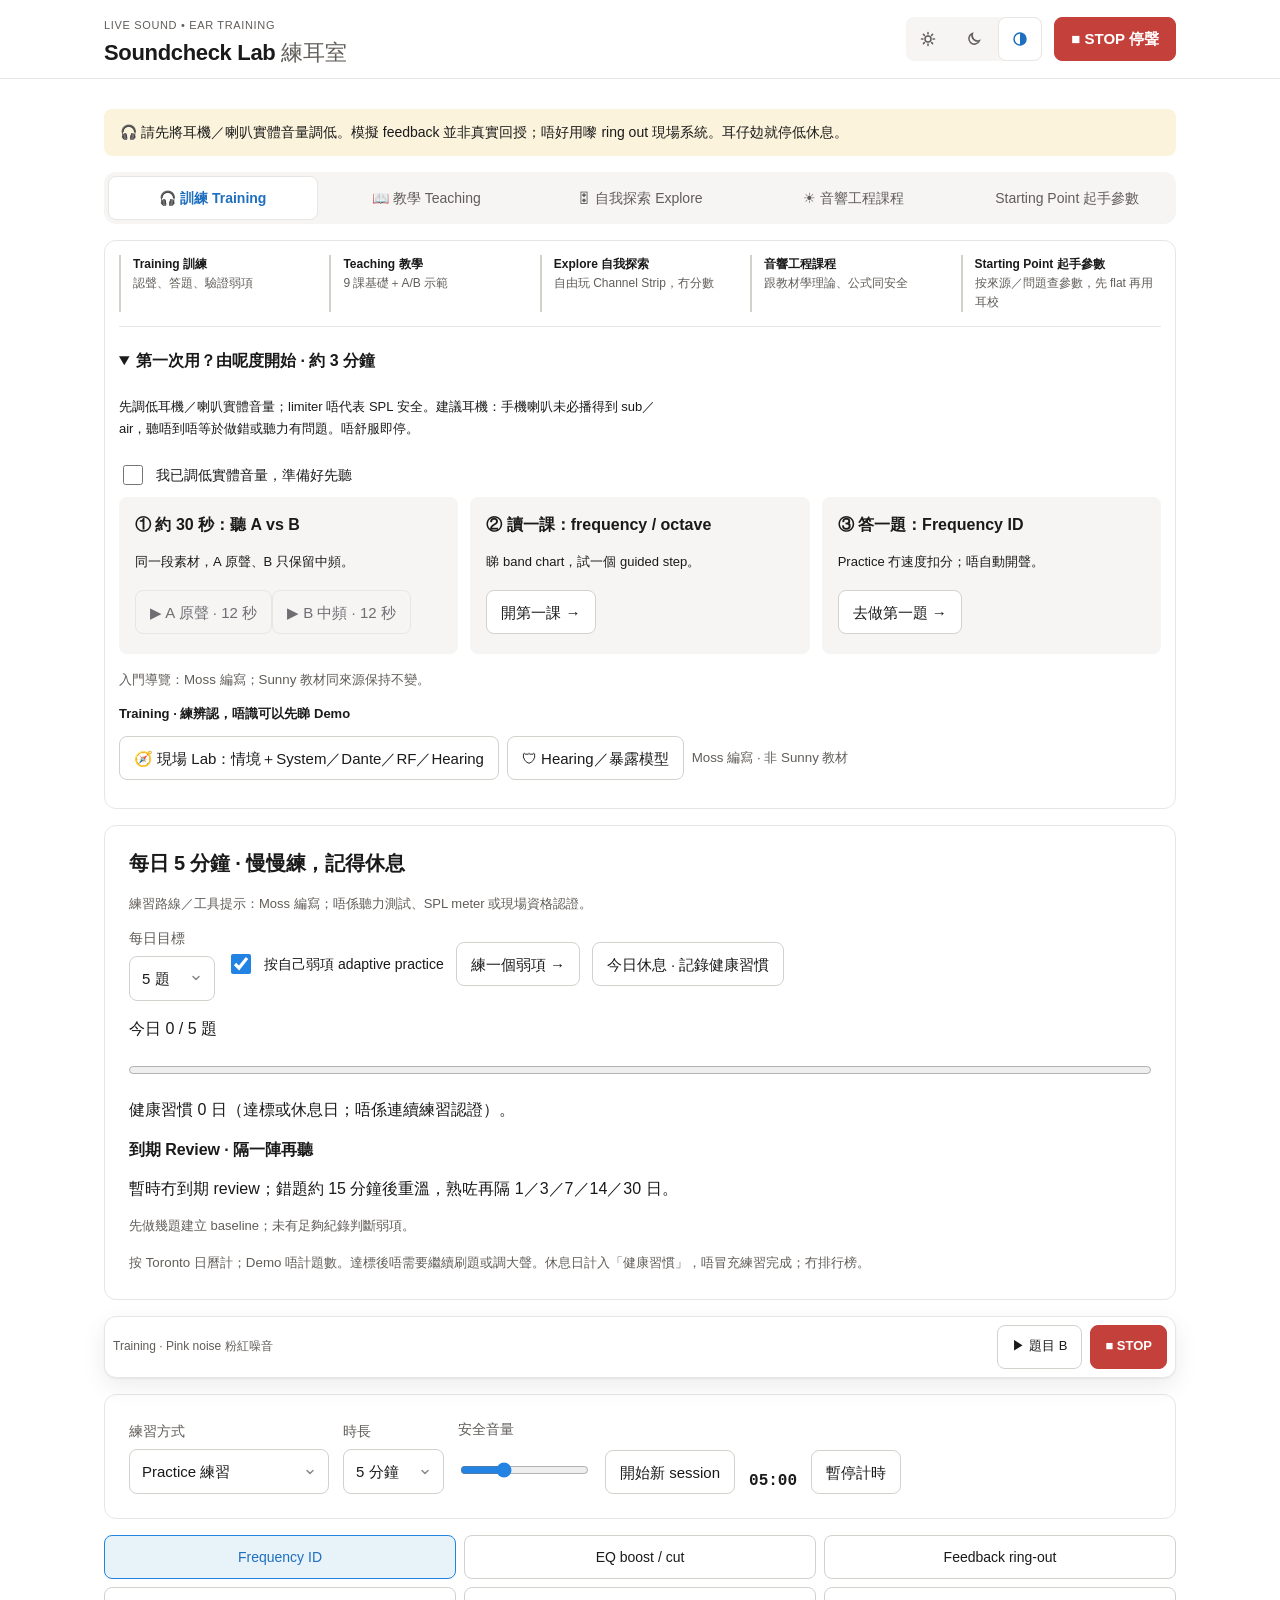
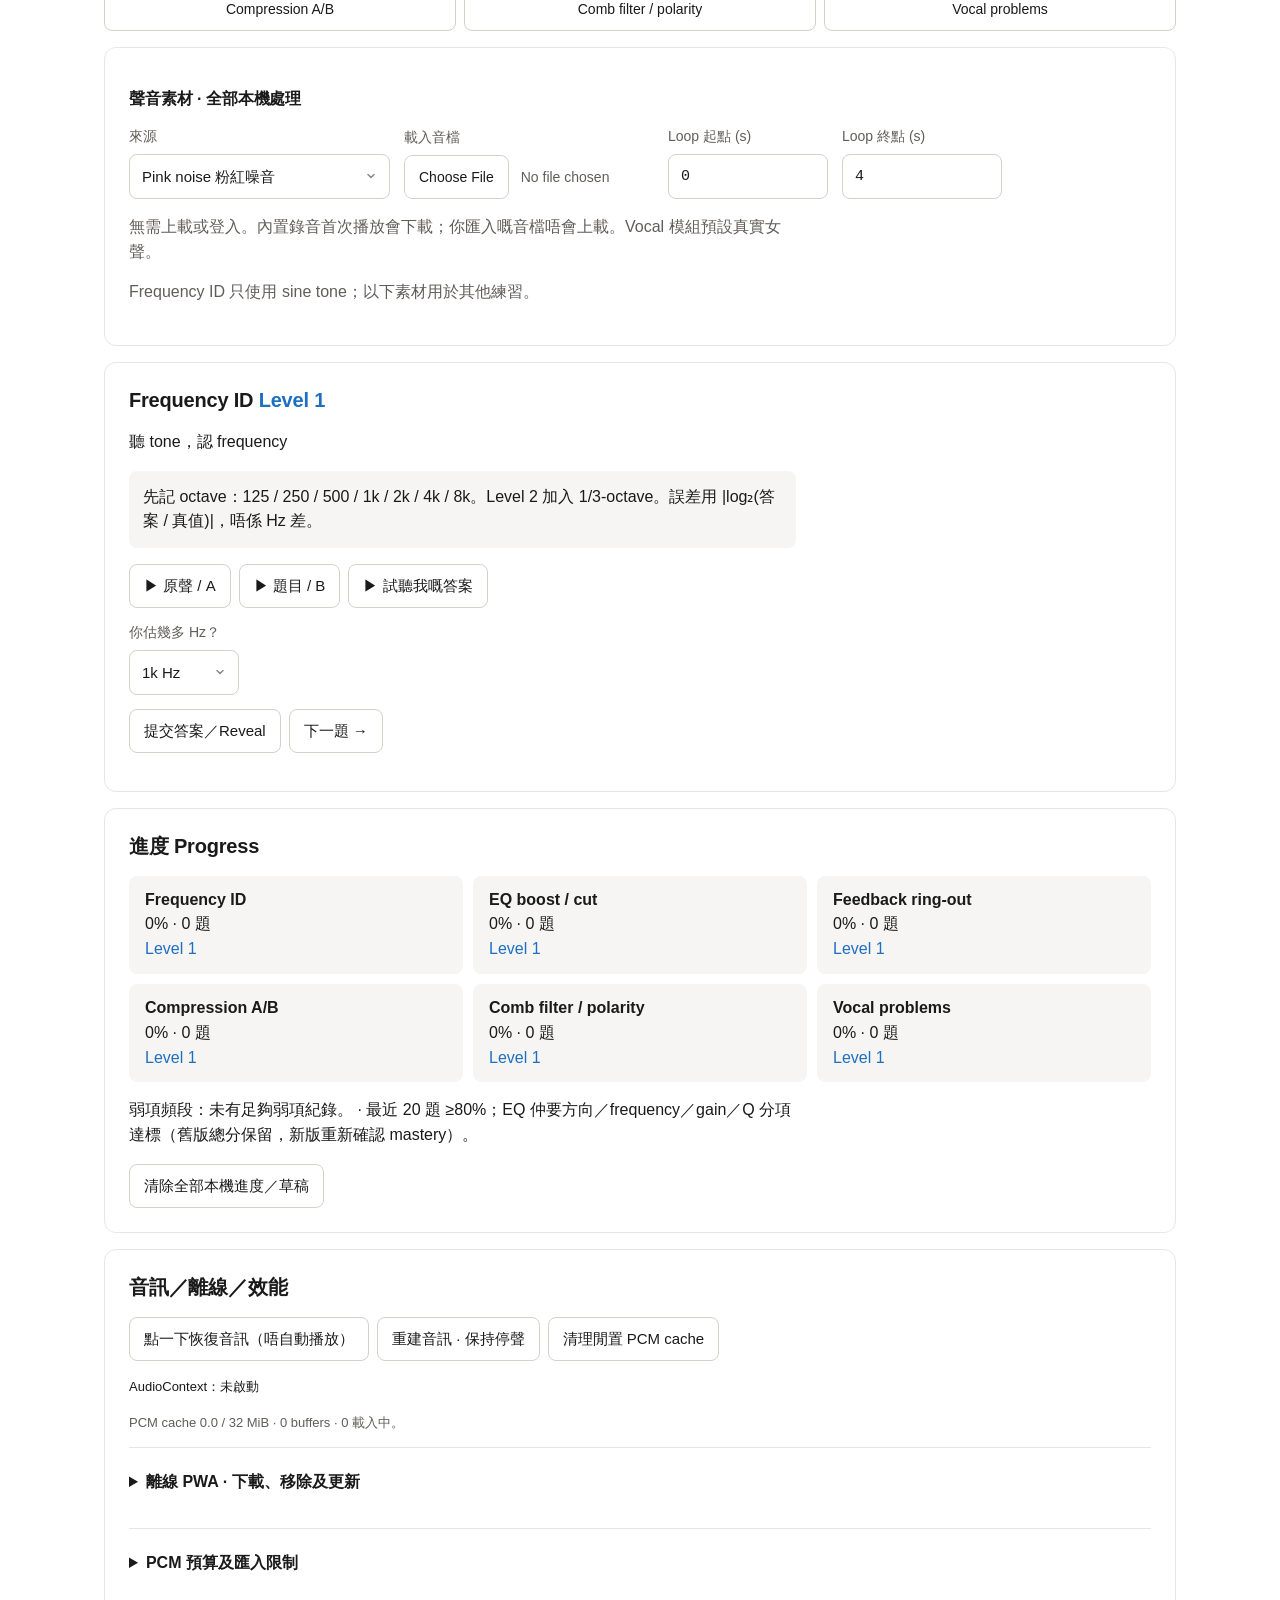
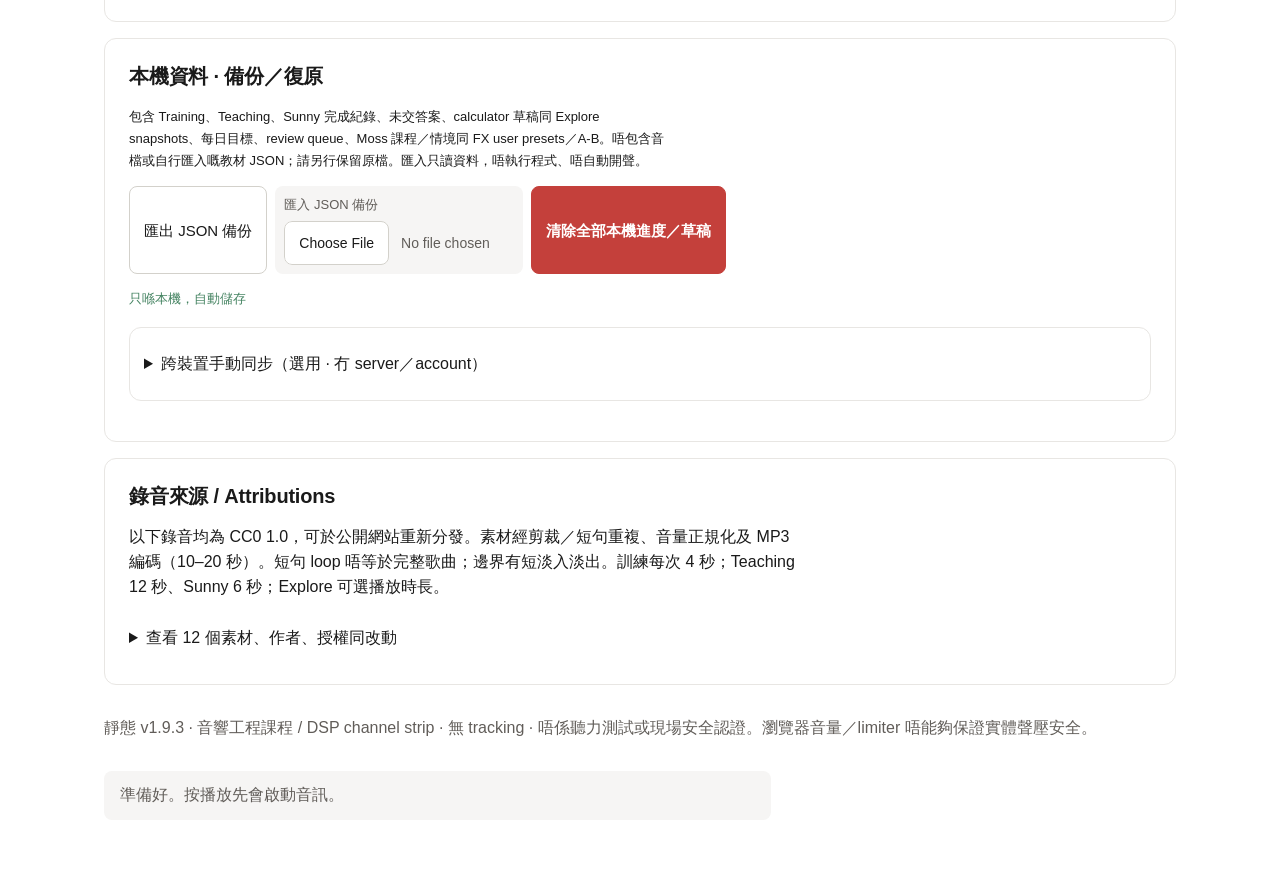
==== commit e54f0a97: "vocab v1.1.2 / Ear Trainer v1.9.3" ====
--- a/index.html
+++ b/index.html
@@ -1 +1 @@
-<!doctype html><html lang="zh-Hant"><meta charset="utf-8"><meta name="viewport" content="width=device-width,initial-scale=1,viewport-fit=cover"><title>Soundcheck Lab · Live Sound 練耳</title><script>try{var t=localStorage.getItem('et-theme');if(t==='light'||t==='dark')document.documentElement.dataset.theme=t}catch(e){}</script><link rel="stylesheet" href="style.css?v=1.9.2"><meta name="theme-color" content="#FFFFFF" media="(prefers-color-scheme: light)"><meta name="theme-color" content="#191919" media="(prefers-color-scheme: dark)"><link rel="manifest" href="manifest.webmanifest"><link rel="apple-touch-icon" href="icons/icon-180.png"><link rel="icon" href="favicon.svg" type="image/svg+xml"><body><a class="skip-link" href="#mainContent">跳到主要內容</a><header><div><small>LIVE SOUND • EAR TRAINING</small><h1>Soundcheck Lab <span>練耳室</span></h1></div><div class="theme-switch" role="group" aria-label="顯示主題"><button type="button" data-theme-choice="light" aria-pressed="false" aria-label="淺色" title="淺色"><svg viewBox="0 0 16 16" width="16" height="16" aria-hidden="true" focusable="false" fill="none" stroke="currentColor" stroke-width="1.5" stroke-linecap="round"><circle cx="8" cy="8" r="3"/><path d="M8 1.5v1.5M8 13v1.5M1.5 8H3M13 8h1.5M3.4 3.4l1 1M11.6 11.6l1 1M3.4 12.6l1-1M11.6 4.4l1-1"/></svg></button><button type="button" data-theme-choice="dark" aria-pressed="false" aria-label="深色" title="深色"><svg viewBox="0 0 16 16" width="16" height="16" aria-hidden="true" focusable="false" fill="none" stroke="currentColor" stroke-width="1.5" stroke-linecap="round"><path d="M13.5 9.6A5.5 5.5 0 0 1 6.4 2.5a5.5 5.5 0 1 0 7.1 7.1z"/></svg></button><button type="button" data-theme-choice="system" aria-pressed="true" aria-label="跟系統" title="跟系統"><svg viewBox="0 0 16 16" width="16" height="16" aria-hidden="true" focusable="false" fill="none" stroke="currentColor" stroke-width="1.5" stroke-linecap="round"><circle cx="8" cy="8" r="6"/><path d="M8 2a6 6 0 0 1 0 12z" fill="currentColor" stroke="none"/></svg></button></div><button id="stop" class="danger">■ STOP 停聲</button></header><main id="mainContent" tabindex="-1"><p class="safety">🎧 請先將耳機／喇叭實體音量調低。模擬 feedback 並非真實回授；唔好用嚟 ring out 現場系統。耳仔攰就停低休息。</p><div class="app-view-tabs" role="group" aria-label="App mode"><button id="trainTab" aria-pressed="true">🎧 訓練 Training</button><button id="teachTab" aria-pressed="false">📖 教學 Teaching</button><button id="exploreTab" aria-pressed="false">🎛 自我探索 Explore</button><button id="sunnyTab" aria-pressed="false">☀ 音響工程課程</button><button id="startingTab" aria-pressed="false">Starting Point 起手參數</button></div><section id="startingRoot" aria-label="Starting Point 起手參數" hidden></section><section id="sunnyRoot" aria-label="Audio engineering course"></section><section id="exploreRoot" aria-label="Free exploration channel strip"></section><section id="teachingRoot" aria-label="Teaching course"></section><div id="trainingRoot"><section class="toolbar"><label>練習方式<select id="mode"><option value="learn">Demo 示範（唔計分）</option><option value="practice" selected>Practice 練習</option><option value="challenge">Challenge 挑戰</option></select></label><label>時長<select id="duration"><option value="5">5 分鐘</option><option value="10">10 分鐘</option></select></label><label>安全音量 <input id="volume" type="range" min="0" max="0.22" step="0.005" value="0.07"></label><button id="session">開始新 session</button><strong id="clock">05:00</strong></section><nav id="modules"></nav><section class="source"><h3>聲音素材 · 全部本機處理</h3><div class="row"><label>來源<select id="source"><option value="pink">Pink noise 粉紅噪音</option><option value="vocal">合成 Vocal-ish</option><option value="drums">合成 Drum-ish</option><option value="file" disabled>自己嘅音檔</option></select></label><label class="upload">載入音檔<input type="file" id="file" accept="audio/*"></label><label>Loop 起點 (s)<input id="loopStart" type="number" min="0" step="0.1" value="0"></label><label>Loop 終點 (s)<input id="loopEnd" type="number" min="0.1" step="0.1" value="4"></label></div><p id="fileInfo">無需上載或登入。內置錄音首次播放會下載；你匯入嘅音檔唔會上載。Vocal 模組預設真實女聲。</p><p id="sampleInfo"></p></section><section id="exercise"></section><section id="trainingProgress"><h2>進度 Progress</h2><div id="progress" class="stats"></div><p id="weak"></p><button id="reset">清除本機進度</button></section></div><section id="attributions"><h2>錄音來源 / Attributions</h2><p>以下錄音均為 CC0 1.0，可於公開網站重新分發。素材經剪裁／短句重複、音量正規化及 MP3 編碼（10–20 秒）。短句 loop 唔等於完整歌曲；邊界有短淡入淡出。訓練每次 4 秒；Teaching 12 秒、Sunny 6 秒；Explore 可選播放時長。</p><details><summary>查看 12 個素材、作者、授權同改動</summary><ul><li><b>女聲 · Singing notes</b> · <code>samples/female-sung.mp3</code><br>owstu · <a href="https://freesound.org/people/owstu/sounds/508814/" target="_blank" rel="noopener">Source</a> · <a href="https://creativecommons.org/publicdomain/zero/1.0/" target="_blank" rel="noopener">CC0 1.0</a><br><small>Short improvised notes, repeated. Trimmed/repeated, loudness normalized to -23 LUFS target, peak ceiling -3 dBTP, edge fades, 44.1 kHz MP3 128 kbps.</small></li><li><b>男聲 · Sung Ooh (processed)</b> · <code>samples/male-sung.mp3</code><br>Hajisounds · <a href="https://freesound.org/people/Hajisounds/sounds/679210/" target="_blank" rel="noopener">Source</a> · <a href="https://creativecommons.org/publicdomain/zero/1.0/" target="_blank" rel="noopener">CC0 1.0</a><br><small>Processed sung F note: autotune, phasing and reverb; repeated. Not a dry vocal. Trimmed/repeated, loudness normalized to -23 LUFS target, peak ceiling -3 dBTP, edge fades, 44.1 kHz MP3 128 kbps.</small></li><li><b>女聲 · Spoken phrase</b> · <code>samples/female-spoken.mp3</code><br>pyro13djt · <a href="https://freesound.org/people/pyro13djt/sounds/367425/" target="_blank" rel="noopener">Source</a> · <a href="https://creativecommons.org/publicdomain/zero/1.0/" target="_blank" rel="noopener">CC0 1.0</a><br><small>Welcome to Lazare Edits; phrase with pauses. Trimmed/repeated, loudness normalized to -23 LUFS target, peak ceiling -3 dBTP, edge fades, 44.1 kHz MP3 128 kbps.</small></li><li><b>男聲 · Spoken phrase</b> · <code>samples/male-spoken.mp3</code><br>germanio · <a href="https://freesound.org/people/germanio/sounds/369908/" target="_blank" rel="noopener">Source</a> · <a href="https://creativecommons.org/publicdomain/zero/1.0/" target="_blank" rel="noopener">CC0 1.0</a><br><small>Audio signal processing for music applications; repeated. Trimmed/repeated, loudness normalized to -23 LUFS target, peak ceiling -3 dBTP, edge fades, 44.1 kHz MP3 128 kbps.</small></li><li><b>Kick · Acoustic one-shot loop</b> · <code>samples/kick.mp3</code><br>Sound_Bar_KK · <a href="https://freesound.org/people/Sound_Bar_KK/sounds/685865/" target="_blank" rel="noopener">Source</a> · <a href="https://creativecommons.org/publicdomain/zero/1.0/" target="_blank" rel="noopener">CC0 1.0</a><br><small>Acoustic kick one-shot repeated with a 0.75 s beat interval. Trimmed/repeated, loudness normalized to -23 LUFS target, peak ceiling -3 dBTP, edge fades, 44.1 kHz MP3 128 kbps.</small></li><li><b>Snare · DW acoustic loop</b> · <code>samples/snare.mp3</code><br>KEVOY · <a href="https://freesound.org/people/KEVOY/sounds/82249/" target="_blank" rel="noopener">Source</a> · <a href="https://creativecommons.org/publicdomain/zero/1.0/" target="_blank" rel="noopener">CC0 1.0</a><br><small>DW custom shop snare one-shot repeated with a 0.75 s beat interval. Trimmed/repeated, loudness normalized to -23 LUFS target, peak ceiling -3 dBTP, edge fades, 44.1 kHz MP3 128 kbps.</small></li><li><b>Drum kit · 106 BPM</b> · <code>samples/drum-kit.mp3</code><br>esares · <a href="https://freesound.org/people/esares/sounds/431874/" target="_blank" rel="noopener">Source</a> · <a href="https://creativecommons.org/publicdomain/zero/1.0/" target="_blank" rel="noopener">CC0 1.0</a><br><small>Acoustic drums performed by Pedro Galindo. Trimmed/repeated, loudness normalized to -23 LUFS target, peak ceiling -3 dBTP, edge fades, 44.1 kHz MP3 128 kbps.</small></li><li><b>Bass · 110 BPM</b> · <code>samples/bass.mp3</code><br>josefpres · <a href="https://freesound.org/people/josefpres/sounds/483131/" target="_blank" rel="noopener">Source</a> · <a href="https://creativecommons.org/publicdomain/zero/1.0/" target="_blank" rel="noopener">CC0 1.0</a><br><small>Electric bass guitar phrase repeated. Trimmed/repeated, loudness normalized to -23 LUFS target, peak ceiling -3 dBTP, edge fades, 44.1 kHz MP3 128 kbps.</small></li><li><b>Acoustic guitar · E major</b> · <code>samples/acoustic-guitar.mp3</code><br>deadrobotmusic · <a href="https://freesound.org/people/deadrobotmusic/sounds/628766/" target="_blank" rel="noopener">Source</a> · <a href="https://creativecommons.org/publicdomain/zero/1.0/" target="_blank" rel="noopener">CC0 1.0</a><br><small>Strummed loop at 155 BPM. Trimmed/repeated, loudness normalized to -23 LUFS target, peak ceiling -3 dBTP, edge fades, 44.1 kHz MP3 128 kbps.</small></li><li><b>Electric guitar · Dry DI</b> · <code>samples/electric-guitar.mp3</code><br>loudernoises · <a href="https://freesound.org/people/loudernoises/sounds/453384/" target="_blank" rel="noopener">Source</a> · <a href="https://creativecommons.org/publicdomain/zero/1.0/" target="_blank" rel="noopener">CC0 1.0</a><br><small>Gibson Les Paul Junior DI; strumming and arpeggiation. No effects. Trimmed/repeated, loudness normalized to -23 LUFS target, peak ceiling -3 dBTP, edge fades, 44.1 kHz MP3 128 kbps.</small></li><li><b>Piano · Improvisation</b> · <code>samples/piano.mp3</code><br>amandajbono · <a href="https://freesound.org/people/amandajbono/sounds/146165/" target="_blank" rel="noopener">Source</a> · <a href="https://creativecommons.org/publicdomain/zero/1.0/" target="_blank" rel="noopener">CC0 1.0</a><br><small>Improvised acoustic piano excerpt. Trimmed/repeated, loudness normalized to -23 LUFS target, peak ceiling -3 dBTP, edge fades, 44.1 kHz MP3 128 kbps.</small></li><li><b>Full mix · Share for Free</b> · <code>samples/full-mix.mp3</code><br>German OER Community (Jointly), 2017 · <a href="https://jointly.info/oer-song/" target="_blank" rel="noopener">Source</a> · <a href="https://creativecommons.org/publicdomain/zero/1.0/" target="_blank" rel="noopener">CC0 1.0</a><br><small>30–50 s excerpt of Share for Free; vocals and band. Credits: Annett Zobel, Britta Radig, Christian Rotzoll, Jan Rieger, Lia Orr, Matthias Hupfer, Petra Amasreiter, Philipp von Böselager, Stephan Clemenz, Steffen Hippeli, Tobias Westphal, Torsten Simon. Excerpt, normalized -23 LUFS target / -3 dBTP, fades, MP3 128 kbps.</small></li></ul></details></section><footer>靜態 v1.9.2 · 音響工程課程 / DSP channel strip · 無 tracking · 唔係聽力測試或現場安全認證。瀏覽器音量／limiter 唔能夠保證實體聲壓安全。</footer><p id="status" role="status" aria-live="polite">準備好。按播放先會啟動音訊。</p></main><script src="modules/events.js?v=1.9.2"></script><script src="modules/synthesis-core.js?v=1.9.2"></script><script src="modules/audio-resources.js?v=1.9.2"></script><script src="modules/audio-lifecycle.js?v=1.9.2"></script><script src="modules/offline-render.js?v=1.9.2"></script><script src="modules/visuals.js?v=1.9.2"></script><script src="samples.js?v=1.9.2"></script><script src="dsp-core.js?v=1.9.2"></script><script src="dsp-engine.js?v=1.9.2"></script><script src="dsp.js?v=1.9.2"></script><script src="training-logic.js?v=1.9.2"></script><script src="app.js?v=1.9.2"></script><script src="lessons.js?v=1.9.2"></script><script src="teaching.js?v=1.9.2"></script><script src="fx-core.js?v=1.9.2"></script><script src="modules/fx-engine.js?v=1.9.2"></script><script src="modules/fx-state.js?v=1.9.2"></script><script src="explore.js?v=1.9.2"></script><script src="sunny-calculators.js?v=1.9.2"></script><script src="sunny-diagrams.js?v=1.9.2"></script><script src="sunny-audio.js?v=1.9.2"></script><script src="sunny.js?v=1.9.2"></script><script src="modules/learning.js?v=1.9.2"></script><script src="modules/moss-model.js?v=1.9.2"></script><script src="modules/progress-store.js?v=1.9.2"></script><script src="modules/app-ui.js?v=1.9.2"></script><script src="modules/offline.js?v=1.9.2"></script><script src="modules/batch2-ui.js?v=1.9.2"></script><script src="modules/moss-course.js?v=1.9.2"></script><script src="modules/progress-sync.js?v=1.9.2"></script><script src="modules/fx-help.js?v=1.9.2"></script><script src="modules/fx-ui.js?v=1.9.2"></script><script src="modules/parameter-help.js?v=1.9.2"></script><script src="modules/starting-eq.js?v=1.9.2"></script><script src="modules/starting-points.js?v=1.9.2"></script><script src="theme.js?v=1.9.2" defer></script></body></html>
+<!doctype html><html lang="zh-Hant"><meta charset="utf-8"><meta name="viewport" content="width=device-width,initial-scale=1,viewport-fit=cover"><title>Soundcheck Lab · Live Sound 練耳</title><script>try{var t=localStorage.getItem('et-theme');if(t==='light'||t==='dark')document.documentElement.dataset.theme=t}catch(e){}</script><link rel="stylesheet" href="style.css?v=1.9.3"><meta name="theme-color" content="#FFFFFF" media="(prefers-color-scheme: light)"><meta name="theme-color" content="#191919" media="(prefers-color-scheme: dark)"><link rel="manifest" href="manifest.webmanifest"><link rel="apple-touch-icon" href="icons/icon-180.png"><link rel="icon" href="favicon.svg" type="image/svg+xml"><body><a class="skip-link" href="#mainContent">跳到主要內容</a><header><div><small>LIVE SOUND • EAR TRAINING</small><h1>Soundcheck Lab <span>練耳室</span></h1></div><div class="theme-switch" role="group" aria-label="顯示主題"><button type="button" data-theme-choice="light" aria-pressed="false" aria-label="淺色" title="淺色"><svg viewBox="0 0 16 16" width="16" height="16" aria-hidden="true" focusable="false" fill="none" stroke="currentColor" stroke-width="1.5" stroke-linecap="round"><circle cx="8" cy="8" r="3"/><path d="M8 1.5v1.5M8 13v1.5M1.5 8H3M13 8h1.5M3.4 3.4l1 1M11.6 11.6l1 1M3.4 12.6l1-1M11.6 4.4l1-1"/></svg></button><button type="button" data-theme-choice="dark" aria-pressed="false" aria-label="深色" title="深色"><svg viewBox="0 0 16 16" width="16" height="16" aria-hidden="true" focusable="false" fill="none" stroke="currentColor" stroke-width="1.5" stroke-linecap="round"><path d="M13.5 9.6A5.5 5.5 0 0 1 6.4 2.5a5.5 5.5 0 1 0 7.1 7.1z"/></svg></button><button type="button" data-theme-choice="system" aria-pressed="true" aria-label="跟系統" title="跟系統"><svg viewBox="0 0 16 16" width="16" height="16" aria-hidden="true" focusable="false" fill="none" stroke="currentColor" stroke-width="1.5" stroke-linecap="round"><circle cx="8" cy="8" r="6"/><path d="M8 2a6 6 0 0 1 0 12z" fill="currentColor" stroke="none"/></svg></button></div><button id="stop" class="danger">■ STOP 停聲</button></header><main id="mainContent" tabindex="-1"><p class="safety">🎧 請先將耳機／喇叭實體音量調低。模擬 feedback 並非真實回授；唔好用嚟 ring out 現場系統。耳仔攰就停低休息。</p><div class="app-view-tabs" role="group" aria-label="App mode"><button id="trainTab" aria-pressed="true">🎧 訓練 Training</button><button id="teachTab" aria-pressed="false">📖 教學 Teaching</button><button id="exploreTab" aria-pressed="false">🎛 自我探索 Explore</button><button id="sunnyTab" aria-pressed="false">☀ 音響工程課程</button><button id="startingTab" aria-pressed="false">Starting Point 起手參數</button></div><section id="startingRoot" aria-label="Starting Point 起手參數" hidden></section><section id="sunnyRoot" aria-label="Audio engineering course"></section><section id="exploreRoot" aria-label="Free exploration channel strip"></section><section id="teachingRoot" aria-label="Teaching course"></section><div id="trainingRoot"><section class="toolbar"><label>練習方式<select id="mode"><option value="learn">Demo 示範（唔計分）</option><option value="practice" selected>Practice 練習</option><option value="challenge">Challenge 挑戰</option></select></label><label>時長<select id="duration"><option value="5">5 分鐘</option><option value="10">10 分鐘</option></select></label><label>安全音量 <input id="volume" type="range" min="0" max="0.22" step="0.005" value="0.07"></label><button id="session">開始新 session</button><strong id="clock">05:00</strong></section><nav id="modules"></nav><section class="source"><h3>聲音素材 · 全部本機處理</h3><div class="row"><label>來源<select id="source"><option value="pink">Pink noise 粉紅噪音</option><option value="vocal">合成 Vocal-ish</option><option value="drums">合成 Drum-ish</option><option value="file" disabled>自己嘅音檔</option></select></label><label class="upload">載入音檔<input type="file" id="file" accept="audio/*"></label><label>Loop 起點 (s)<input id="loopStart" type="number" min="0" step="0.1" value="0"></label><label>Loop 終點 (s)<input id="loopEnd" type="number" min="0.1" step="0.1" value="4"></label></div><p id="fileInfo">無需上載或登入。內置錄音首次播放會下載；你匯入嘅音檔唔會上載。Vocal 模組預設真實女聲。</p><p id="sampleInfo"></p></section><section id="exercise"></section><section id="trainingProgress"><h2>進度 Progress</h2><div id="progress" class="stats"></div><p id="weak"></p><button id="reset">清除本機進度</button></section></div><section id="attributions"><h2>錄音來源 / Attributions</h2><p>以下錄音均為 CC0 1.0，可於公開網站重新分發。素材經剪裁／短句重複、音量正規化及 MP3 編碼（10–20 秒）。短句 loop 唔等於完整歌曲；邊界有短淡入淡出。訓練每次 4 秒；Teaching 12 秒、Sunny 6 秒；Explore 可選播放時長。</p><details><summary>查看 12 個素材、作者、授權同改動</summary><ul><li><b>女聲 · Singing notes</b> · <code>samples/female-sung.mp3</code><br>owstu · <a href="https://freesound.org/people/owstu/sounds/508814/" target="_blank" rel="noopener">Source</a> · <a href="https://creativecommons.org/publicdomain/zero/1.0/" target="_blank" rel="noopener">CC0 1.0</a><br><small>Short improvised notes, repeated. Trimmed/repeated, loudness normalized to -23 LUFS target, peak ceiling -3 dBTP, edge fades, 44.1 kHz MP3 128 kbps.</small></li><li><b>男聲 · Sung Ooh (processed)</b> · <code>samples/male-sung.mp3</code><br>Hajisounds · <a href="https://freesound.org/people/Hajisounds/sounds/679210/" target="_blank" rel="noopener">Source</a> · <a href="https://creativecommons.org/publicdomain/zero/1.0/" target="_blank" rel="noopener">CC0 1.0</a><br><small>Processed sung F note: autotune, phasing and reverb; repeated. Not a dry vocal. Trimmed/repeated, loudness normalized to -23 LUFS target, peak ceiling -3 dBTP, edge fades, 44.1 kHz MP3 128 kbps.</small></li><li><b>女聲 · Spoken phrase</b> · <code>samples/female-spoken.mp3</code><br>pyro13djt · <a href="https://freesound.org/people/pyro13djt/sounds/367425/" target="_blank" rel="noopener">Source</a> · <a href="https://creativecommons.org/publicdomain/zero/1.0/" target="_blank" rel="noopener">CC0 1.0</a><br><small>Welcome to Lazare Edits; phrase with pauses. Trimmed/repeated, loudness normalized to -23 LUFS target, peak ceiling -3 dBTP, edge fades, 44.1 kHz MP3 128 kbps.</small></li><li><b>男聲 · Spoken phrase</b> · <code>samples/male-spoken.mp3</code><br>germanio · <a href="https://freesound.org/people/germanio/sounds/369908/" target="_blank" rel="noopener">Source</a> · <a href="https://creativecommons.org/publicdomain/zero/1.0/" target="_blank" rel="noopener">CC0 1.0</a><br><small>Audio signal processing for music applications; repeated. Trimmed/repeated, loudness normalized to -23 LUFS target, peak ceiling -3 dBTP, edge fades, 44.1 kHz MP3 128 kbps.</small></li><li><b>Kick · Acoustic one-shot loop</b> · <code>samples/kick.mp3</code><br>Sound_Bar_KK · <a href="https://freesound.org/people/Sound_Bar_KK/sounds/685865/" target="_blank" rel="noopener">Source</a> · <a href="https://creativecommons.org/publicdomain/zero/1.0/" target="_blank" rel="noopener">CC0 1.0</a><br><small>Acoustic kick one-shot repeated with a 0.75 s beat interval. Trimmed/repeated, loudness normalized to -23 LUFS target, peak ceiling -3 dBTP, edge fades, 44.1 kHz MP3 128 kbps.</small></li><li><b>Snare · DW acoustic loop</b> · <code>samples/snare.mp3</code><br>KEVOY · <a href="https://freesound.org/people/KEVOY/sounds/82249/" target="_blank" rel="noopener">Source</a> · <a href="https://creativecommons.org/publicdomain/zero/1.0/" target="_blank" rel="noopener">CC0 1.0</a><br><small>DW custom shop snare one-shot repeated with a 0.75 s beat interval. Trimmed/repeated, loudness normalized to -23 LUFS target, peak ceiling -3 dBTP, edge fades, 44.1 kHz MP3 128 kbps.</small></li><li><b>Drum kit · 106 BPM</b> · <code>samples/drum-kit.mp3</code><br>esares · <a href="https://freesound.org/people/esares/sounds/431874/" target="_blank" rel="noopener">Source</a> · <a href="https://creativecommons.org/publicdomain/zero/1.0/" target="_blank" rel="noopener">CC0 1.0</a><br><small>Acoustic drums performed by Pedro Galindo. Trimmed/repeated, loudness normalized to -23 LUFS target, peak ceiling -3 dBTP, edge fades, 44.1 kHz MP3 128 kbps.</small></li><li><b>Bass · 110 BPM</b> · <code>samples/bass.mp3</code><br>josefpres · <a href="https://freesound.org/people/josefpres/sounds/483131/" target="_blank" rel="noopener">Source</a> · <a href="https://creativecommons.org/publicdomain/zero/1.0/" target="_blank" rel="noopener">CC0 1.0</a><br><small>Electric bass guitar phrase repeated. Trimmed/repeated, loudness normalized to -23 LUFS target, peak ceiling -3 dBTP, edge fades, 44.1 kHz MP3 128 kbps.</small></li><li><b>Acoustic guitar · E major</b> · <code>samples/acoustic-guitar.mp3</code><br>deadrobotmusic · <a href="https://freesound.org/people/deadrobotmusic/sounds/628766/" target="_blank" rel="noopener">Source</a> · <a href="https://creativecommons.org/publicdomain/zero/1.0/" target="_blank" rel="noopener">CC0 1.0</a><br><small>Strummed loop at 155 BPM. Trimmed/repeated, loudness normalized to -23 LUFS target, peak ceiling -3 dBTP, edge fades, 44.1 kHz MP3 128 kbps.</small></li><li><b>Electric guitar · Dry DI</b> · <code>samples/electric-guitar.mp3</code><br>loudernoises · <a href="https://freesound.org/people/loudernoises/sounds/453384/" target="_blank" rel="noopener">Source</a> · <a href="https://creativecommons.org/publicdomain/zero/1.0/" target="_blank" rel="noopener">CC0 1.0</a><br><small>Gibson Les Paul Junior DI; strumming and arpeggiation. No effects. Trimmed/repeated, loudness normalized to -23 LUFS target, peak ceiling -3 dBTP, edge fades, 44.1 kHz MP3 128 kbps.</small></li><li><b>Piano · Improvisation</b> · <code>samples/piano.mp3</code><br>amandajbono · <a href="https://freesound.org/people/amandajbono/sounds/146165/" target="_blank" rel="noopener">Source</a> · <a href="https://creativecommons.org/publicdomain/zero/1.0/" target="_blank" rel="noopener">CC0 1.0</a><br><small>Improvised acoustic piano excerpt. Trimmed/repeated, loudness normalized to -23 LUFS target, peak ceiling -3 dBTP, edge fades, 44.1 kHz MP3 128 kbps.</small></li><li><b>Full mix · Share for Free</b> · <code>samples/full-mix.mp3</code><br>German OER Community (Jointly), 2017 · <a href="https://jointly.info/oer-song/" target="_blank" rel="noopener">Source</a> · <a href="https://creativecommons.org/publicdomain/zero/1.0/" target="_blank" rel="noopener">CC0 1.0</a><br><small>30–50 s excerpt of Share for Free; vocals and band. Credits: Annett Zobel, Britta Radig, Christian Rotzoll, Jan Rieger, Lia Orr, Matthias Hupfer, Petra Amasreiter, Philipp von Böselager, Stephan Clemenz, Steffen Hippeli, Tobias Westphal, Torsten Simon. Excerpt, normalized -23 LUFS target / -3 dBTP, fades, MP3 128 kbps.</small></li></ul></details></section><footer>靜態 v1.9.3 · 音響工程課程 / DSP channel strip · 無 tracking · 唔係聽力測試或現場安全認證。瀏覽器音量／limiter 唔能夠保證實體聲壓安全。</footer><p id="status" role="status" aria-live="polite">準備好。按播放先會啟動音訊。</p></main><script src="modules/events.js?v=1.9.3"></script><script src="modules/synthesis-core.js?v=1.9.3"></script><script src="modules/audio-resources.js?v=1.9.3"></script><script src="modules/audio-lifecycle.js?v=1.9.3"></script><script src="modules/offline-render.js?v=1.9.3"></script><script src="modules/visuals.js?v=1.9.3"></script><script src="samples.js?v=1.9.3"></script><script src="dsp-core.js?v=1.9.3"></script><script src="dsp-engine.js?v=1.9.3"></script><script src="dsp.js?v=1.9.3"></script><script src="training-logic.js?v=1.9.3"></script><script src="app.js?v=1.9.3"></script><script src="lessons.js?v=1.9.3"></script><script src="teaching.js?v=1.9.3"></script><script src="fx-core.js?v=1.9.3"></script><script src="modules/fx-engine.js?v=1.9.3"></script><script src="modules/fx-state.js?v=1.9.3"></script><script src="explore.js?v=1.9.3"></script><script src="sunny-calculators.js?v=1.9.3"></script><script src="sunny-diagrams.js?v=1.9.3"></script><script src="sunny-audio.js?v=1.9.3"></script><script src="sunny.js?v=1.9.3"></script><script src="modules/learning.js?v=1.9.3"></script><script src="modules/moss-model.js?v=1.9.3"></script><script src="modules/progress-store.js?v=1.9.3"></script><script src="modules/app-ui.js?v=1.9.3"></script><script src="modules/offline.js?v=1.9.3"></script><script src="modules/batch2-ui.js?v=1.9.3"></script><script src="modules/moss-course.js?v=1.9.3"></script><script src="modules/progress-sync.js?v=1.9.3"></script><script src="modules/fx-help.js?v=1.9.3"></script><script src="modules/fx-ui.js?v=1.9.3"></script><script src="modules/parameter-help.js?v=1.9.3"></script><script src="modules/starting-eq.js?v=1.9.3"></script><script src="modules/starting-points.js?v=1.9.3"></script><script src="theme.js?v=1.9.3" defer></script></body></html>
--- a/style.css
+++ b/style.css
@@ -6,12 +6,21 @@
   --font-sans:"Inter",-apple-system,BlinkMacSystemFont,"PingFang TC","Noto Sans TC","Microsoft JhengHei","Segoe UI",sans-serif;
   --font-mono:"Geist Mono",ui-monospace,"SF Mono",Menlo,Consolas,monospace;
   --bg:#FFFFFF;--surface:#F6F5F4;--surface-hover:#EFEDE9;--surface-active:#E8E6E3;--elevated:#FFFFFF;
-  --text:#1A1A1A;--text-secondary:#615D59;--text-muted:#8A8A8E;
+  --text:#1A1A1A;--text-secondary:#615D59;--text-muted:#6F6F73;
   --border:#E8E6E3;--border-strong:#D3D1CB;--overlay:#0000000D;
   --accent:#2383E2;--accent-text:#1F6FC0;--accent-soft:#E7F3F8;--on-accent:#FFFFFF;--link:var(--accent-text);
   --success:#448361;--success-soft:#EDF3EC;
   --warning:#C1912F;--warning-text:#8A6416;--warning-soft:#FBF3DB;
   --danger:#D44C47;--danger-text:#B83A35;--danger-soft:#FDEBEC;
+  /* solid fills that carry white text (STOP / destructive / skip link): >= 4.5:1 in both themes */
+  --danger-solid:#C4403B;--danger-solid-hover:#A9322D;--accent-solid:#1F6FC0;
+  /* v1.9.3 theme-aware graphs: EQ / compressor canvases (read by dsp.js graphTheme() at draw time)
+   and the Starting Point SVG. Light values below; dark values reproduce the previous instrument palette. */
+  --graph-bg:#FFFFFF;--graph-grid:#E8E6E3;--graph-grid-strong:#B5B2AC;--graph-label:#615D59;--graph-curve:#2383E2;--graph-target:#9A5A00;--graph-threshold:#8A8A8E;
+  --graph-node-text:#FFFFFF;--graph-tooltip-bg:#FFFFFF;--graph-tooltip-text:#1A1A1A;--graph-spectrum-top:#2383E240;--graph-spectrum-bottom:#2383E205;--graph-spectrum-line:#2383E266;--graph-border:#E8E6E3;
+  --graph-plugin-0:#0A7A5C;--graph-plugin-1:#9A5A00;--graph-plugin-2:#7B52D9;--graph-plugin-3:#1F6FC0;
+  --graph-band-0:#9A5A00;--graph-band-1:#1F6FC0;--graph-band-2:#C2387F;--graph-band-3:#0A7A5C;--graph-band-4:#7B52D9;--graph-band-5:#7F7000;--graph-band-6:#0B7F8C;
+  --graph-svg-bg:#FFFFFF;--graph-svg-grid:#E8E6E3;--graph-svg-grid-strong:#B5B2AC;--graph-svg-text:#615D59;--graph-svg-curve:#2383E2;--graph-svg-node-text:#FFFFFF;--graph-svg-node-stroke:#FFFFFF;
   /* dark "instrument display" wells – match the colours the JS canvases/SVGs paint */
   --display-bg:#0B141D;--display-surface:#17242F;--display-border:#24323E;--display-grid:#26384B;--display-grid-strong:#7890A6;
   --display-text:#BDCDDD;--display-curve:#76EFC8;
@@ -27,24 +36,34 @@
 @media (prefers-color-scheme:dark){:root:not([data-theme="light"]){
   color-scheme:dark;
   --bg:#191919;--surface:#202020;--surface-hover:#2F2F2F;--surface-active:#373737;--elevated:#252525;
-  --text:#E6E6E6;--text-secondary:#9B9B9B;--text-muted:#7F7F7F;
+  --text:#E6E6E6;--text-secondary:#9B9B9B;--text-muted:#8C8C8C;
   --border:#373737;--border-strong:#4A4A4A;--overlay:#FFFFFF0D;
   --accent:#2383E2;--accent-text:#5AA6F0;--accent-soft:#1E3A55;
   --success:#4DAB9A;--success-soft:#1F332E;
   --warning:#D9A63C;--warning-text:#E8C26A;--warning-soft:#3A3122;
   --danger:#E5534B;--danger-text:#FF7369;--danger-soft:#3C2324;
   --shadow-float:0 1px 2px rgba(0,0,0,.4),0 8px 24px rgba(0,0,0,.4);
+  --graph-bg:#191919;--graph-grid:#373737;--graph-grid-strong:#4A4A4A;--graph-label:#9B9B9B;--graph-curve:#5AA6F0;--graph-target:#E8C26A;--graph-threshold:#8C8C8C;
+  --graph-node-text:#191919;--graph-tooltip-bg:#252525;--graph-tooltip-text:#E6E6E6;--graph-spectrum-top:#5AA6F040;--graph-spectrum-bottom:#5AA6F005;--graph-spectrum-line:#5AA6F066;--graph-border:#373737;
+  --graph-plugin-0:#7EC9B8;--graph-plugin-1:#E0B45C;--graph-plugin-2:#B8A0E0;--graph-plugin-3:#7EB8F5;
+  --graph-band-0:#E0B45C;--graph-band-1:#7EB8F5;--graph-band-2:#E08AB8;--graph-band-3:#7EC9B8;--graph-band-4:#B8A0E0;--graph-band-5:#D4C56A;--graph-band-6:#7ECAD0;
+  --graph-svg-bg:#191919;--graph-svg-grid:#373737;--graph-svg-grid-strong:#4A4A4A;--graph-svg-text:#9B9B9B;--graph-svg-curve:#5AA6F0;--graph-svg-node-text:#191919;--graph-svg-node-stroke:#191919;
 }}
 :root[data-theme="dark"]{
   color-scheme:dark;
   --bg:#191919;--surface:#202020;--surface-hover:#2F2F2F;--surface-active:#373737;--elevated:#252525;
-  --text:#E6E6E6;--text-secondary:#9B9B9B;--text-muted:#7F7F7F;
+  --text:#E6E6E6;--text-secondary:#9B9B9B;--text-muted:#8C8C8C;
   --border:#373737;--border-strong:#4A4A4A;--overlay:#FFFFFF0D;
   --accent:#2383E2;--accent-text:#5AA6F0;--accent-soft:#1E3A55;
   --success:#4DAB9A;--success-soft:#1F332E;
   --warning:#D9A63C;--warning-text:#E8C26A;--warning-soft:#3A3122;
   --danger:#E5534B;--danger-text:#FF7369;--danger-soft:#3C2324;
   --shadow-float:0 1px 2px rgba(0,0,0,.4),0 8px 24px rgba(0,0,0,.4);
+  --graph-bg:#191919;--graph-grid:#373737;--graph-grid-strong:#4A4A4A;--graph-label:#9B9B9B;--graph-curve:#5AA6F0;--graph-target:#E8C26A;--graph-threshold:#8C8C8C;
+  --graph-node-text:#191919;--graph-tooltip-bg:#252525;--graph-tooltip-text:#E6E6E6;--graph-spectrum-top:#5AA6F040;--graph-spectrum-bottom:#5AA6F005;--graph-spectrum-line:#5AA6F066;--graph-border:#373737;
+  --graph-plugin-0:#7EC9B8;--graph-plugin-1:#E0B45C;--graph-plugin-2:#B8A0E0;--graph-plugin-3:#7EB8F5;
+  --graph-band-0:#E0B45C;--graph-band-1:#7EB8F5;--graph-band-2:#E08AB8;--graph-band-3:#7EC9B8;--graph-band-4:#B8A0E0;--graph-band-5:#D4C56A;--graph-band-6:#7ECAD0;
+  --graph-svg-bg:#191919;--graph-svg-grid:#373737;--graph-svg-grid-strong:#4A4A4A;--graph-svg-text:#9B9B9B;--graph-svg-curve:#5AA6F0;--graph-svg-node-text:#191919;--graph-svg-node-stroke:#191919;
 }
 :root[data-theme="light"]{color-scheme:light}
 
@@ -161,11 +180,11 @@
 button:active{background:var(--surface-active)}
 button.active,button[aria-pressed=true],button[aria-current],button[aria-current=step],button[aria-selected=true]{background:var(--accent-soft);border-color:var(--accent);color:var(--accent-text);box-shadow:none}
 button:disabled{opacity:1;color:var(--text-muted);background:var(--surface);border-color:var(--border);cursor:not-allowed}
-button.danger,.danger{background:var(--danger);border-color:var(--danger);color:#fff;font-weight:600;box-shadow:none}
-button.danger:hover{background:var(--danger-text);border-color:var(--danger-text)}
+button.danger,.danger{background:var(--danger-solid);border-color:var(--danger-solid);color:#fff;font-weight:600;box-shadow:none}
+button.danger:hover,button.danger:active{background:var(--danger-solid-hover);border-color:var(--danger-solid-hover);color:#fff}
 #stop{position:static;flex:0 0 auto;padding:10px 16px}
 :focus-visible,button:focus-visible,summary:focus-visible,input:focus-visible,select:focus-visible,textarea:focus-visible,.rotary:focus-visible{outline:2px solid var(--accent);outline-offset:2px}
-.skip-link{background:var(--accent);color:var(--on-accent);border-radius:var(--radius)}
+.skip-link{background:var(--accent-solid);color:#fff;border-radius:var(--radius)}
 
 /* app mode tabs: quiet segmented control */
 .app-view-tabs{gap:var(--space-1);padding:var(--space-1);margin:var(--space-4) 0;background:var(--surface);border-radius:var(--radius-lg)}
@@ -358,8 +377,30 @@
   body>header small{grid-area:eyebrow;align-self:center}
   body>header h1{grid-area:title;align-self:center;margin:0}
   .theme-switch{grid-area:theme;justify-self:end}
-  .theme-switch button{height:36px;min-height:36px}
-  .theme-switch button::after{content:"";position:absolute;inset:-4px 0}
   #stop{grid-area:stop;padding:10px 12px;font-size:14px}
   body>header h1{font-size:18px;white-space:nowrap;overflow:hidden;text-overflow:ellipsis}
 }
+
+/* ───────────── v1.9.3 QA fixes (E-01…E-04) ───────────── */
+/* E-01: graphs follow the active theme */
+.dsp-strip canvas,.dsp-strip #eqCanvas,.dsp-strip #compCanvas,#eqCanvas,#compCanvas{background:var(--graph-bg);border-color:var(--graph-border)}
+.starting-curve .starting-eq-display{border-color:var(--graph-border)}
+.starting-eq-display .starting-eq-bg{fill:var(--graph-svg-bg)}
+.starting-eq-display text{fill:var(--graph-svg-text)}
+.starting-eq-grid{stroke:var(--graph-svg-grid)}
+.starting-eq-grid.zero{stroke:var(--graph-svg-grid-strong)}
+.starting-eq-combined{stroke:var(--graph-svg-curve)}
+.starting-eq-display .starting-eq-node{fill:var(--graph-svg-node-text)}
+/* E-04: tap targets >= 44 px */
+.plugin-bar button,.ab-switch button{min-width:var(--tap);min-height:var(--tap)}
+label.check,label:has(>input[type=checkbox]),label:has(>input[type=radio]){min-height:var(--tap)}
+label.check{align-items:center}
+.fx-param>label.fx-hit{display:inline-flex;align-items:center;justify-content:center;min-width:var(--tap);min-height:var(--tap);margin:0;cursor:pointer}
+.sunny-list>a{display:inline-flex;align-items:center;min-height:var(--tap);padding:0 var(--space-1)}
+/* v1.9.3 regression fixes (O-01, Explore ON) */
+.section-power{min-width:var(--tap);min-height:var(--tap)}
+@media(max-width:380px){
+  body>header h1{white-space:nowrap;overflow:visible;text-overflow:clip;line-height:1.2;font-size:17px}
+  body>header h1 span{display:block}
+  body>header small{font-size:10px;letter-spacing:0;white-space:nowrap;overflow:hidden;text-overflow:ellipsis;min-width:0}
+}
